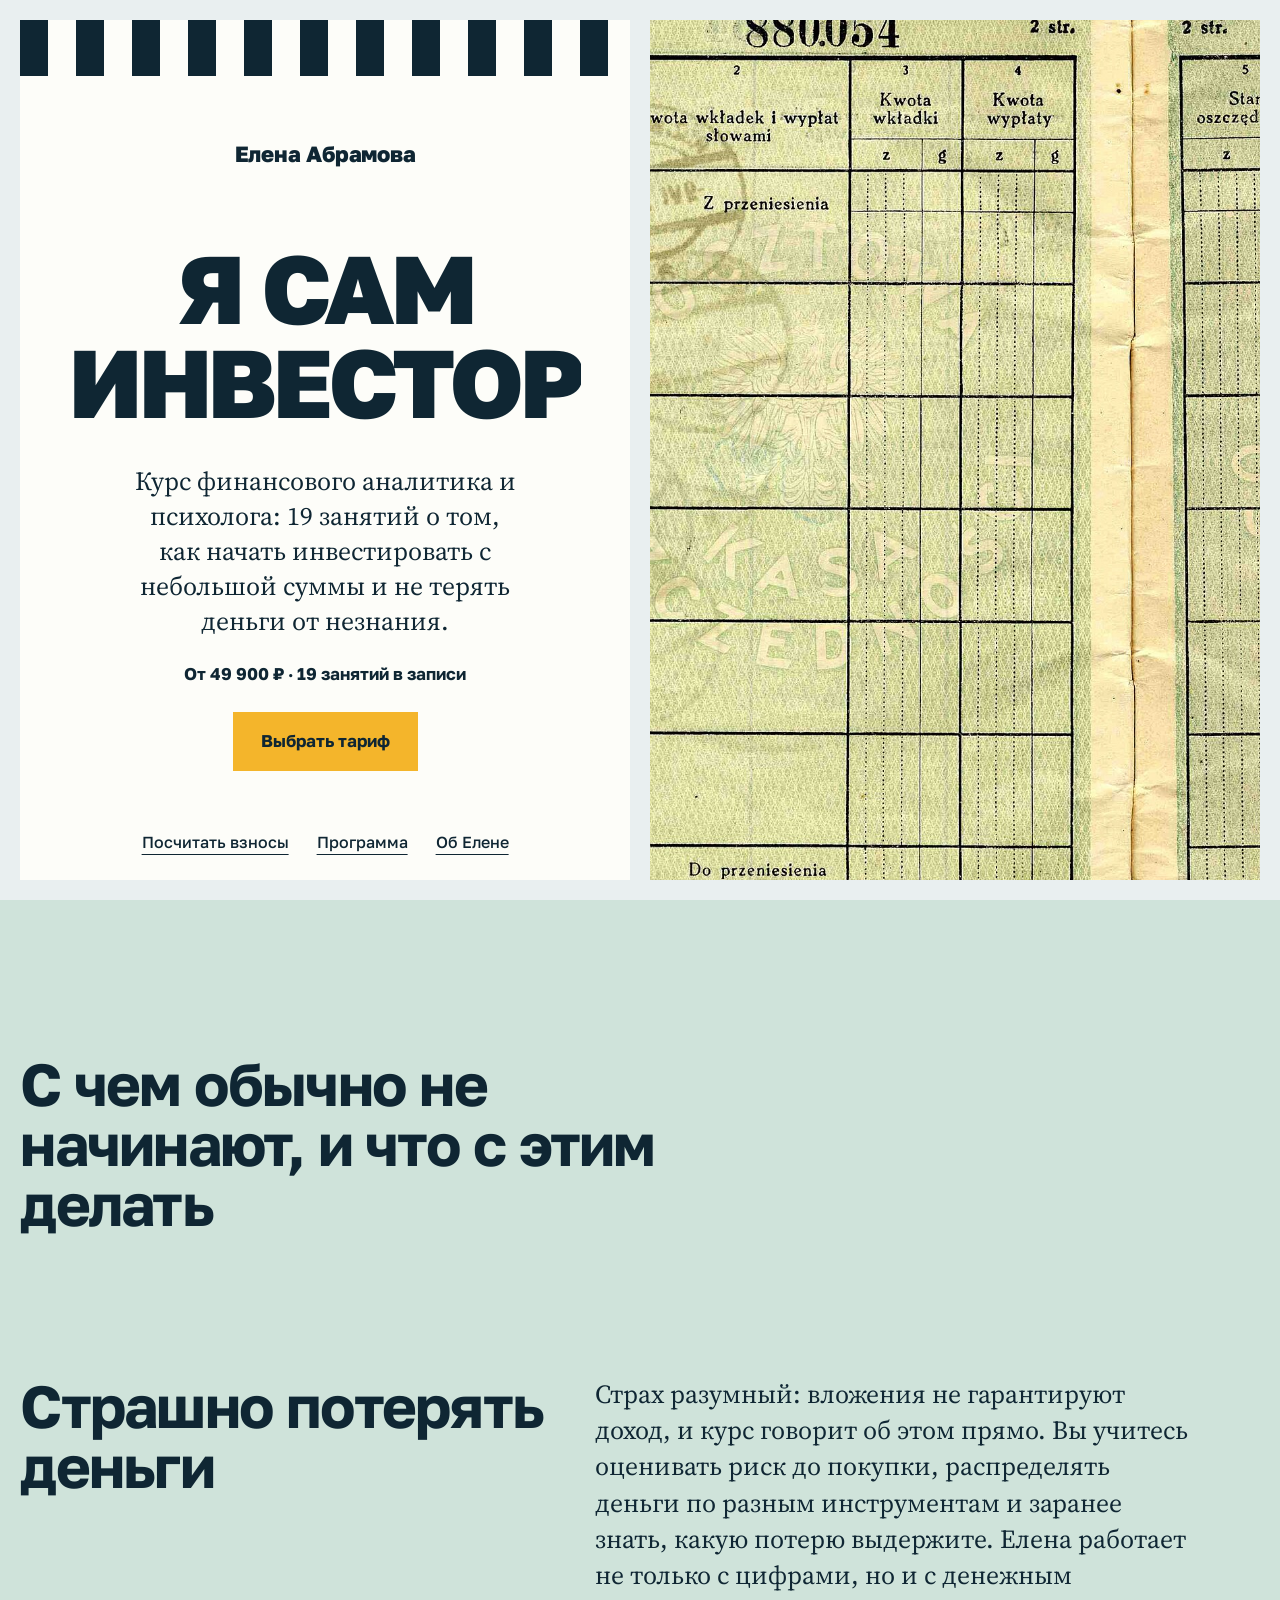
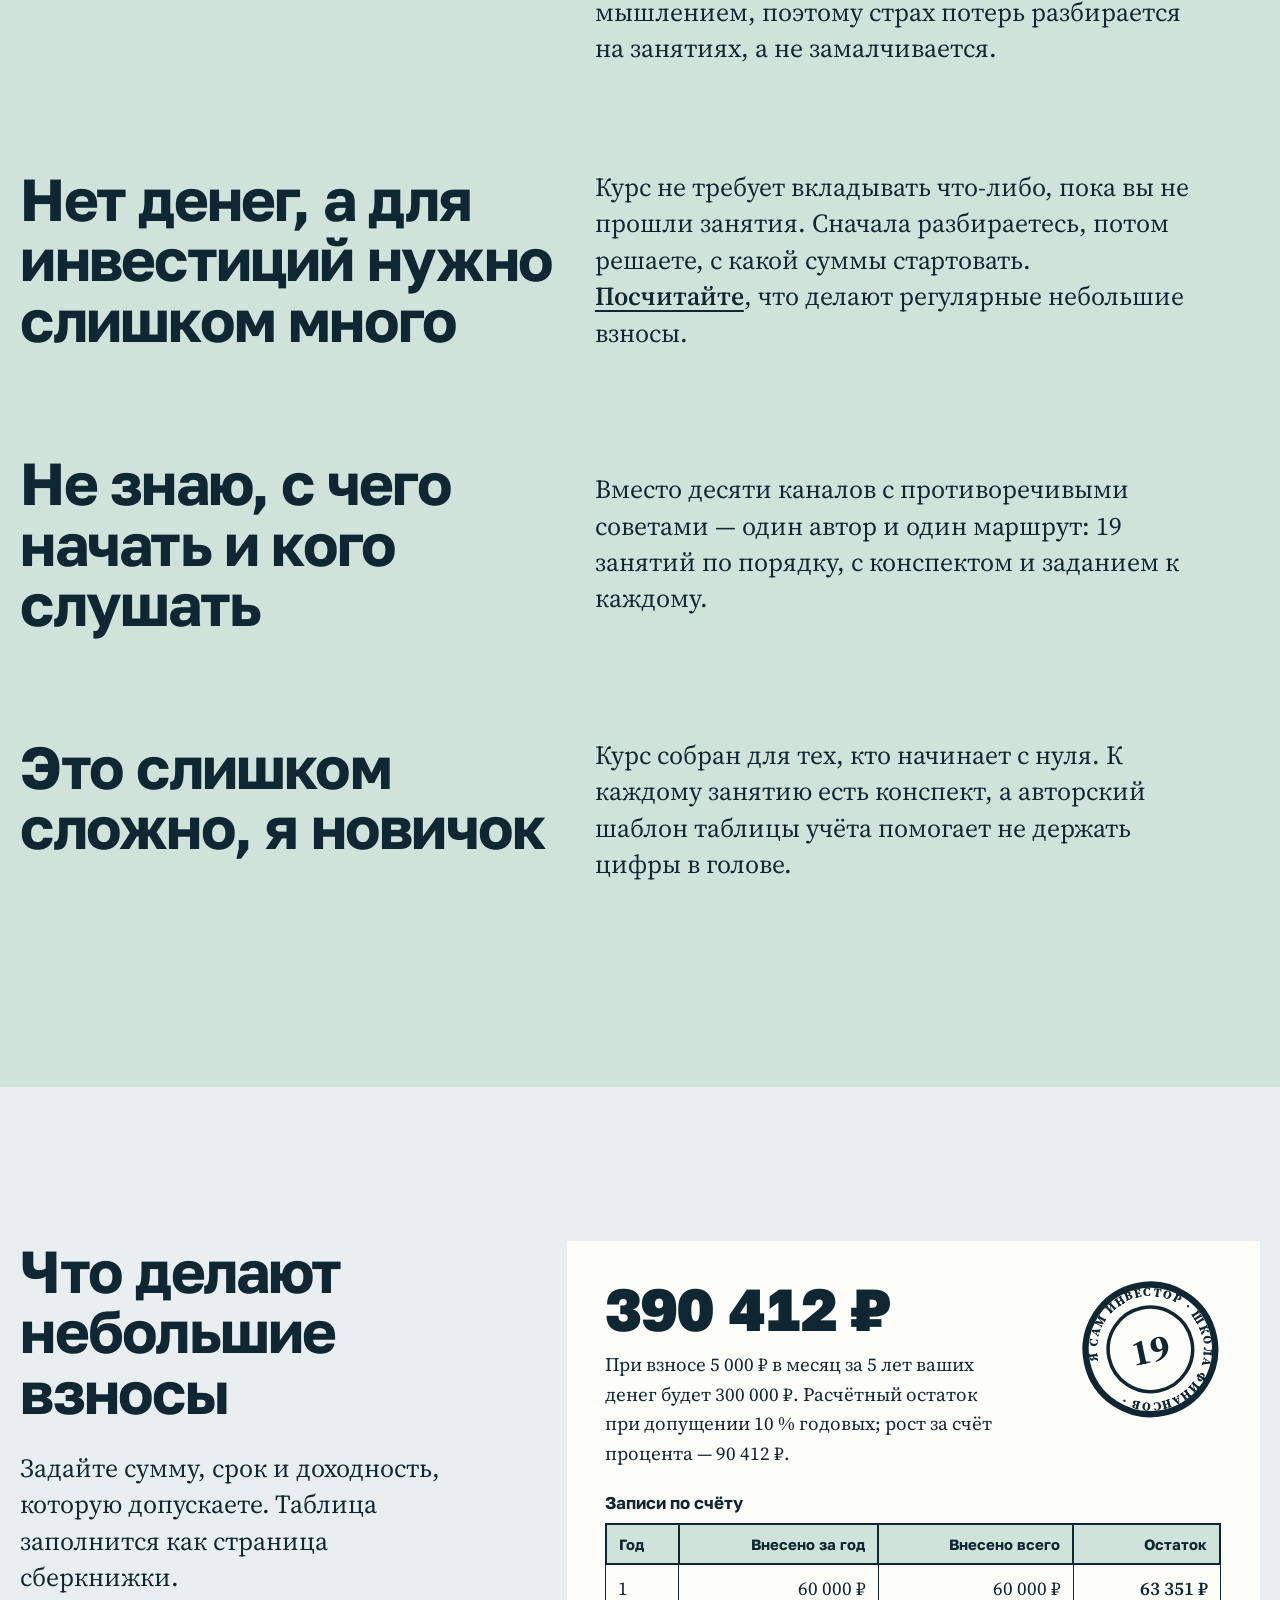
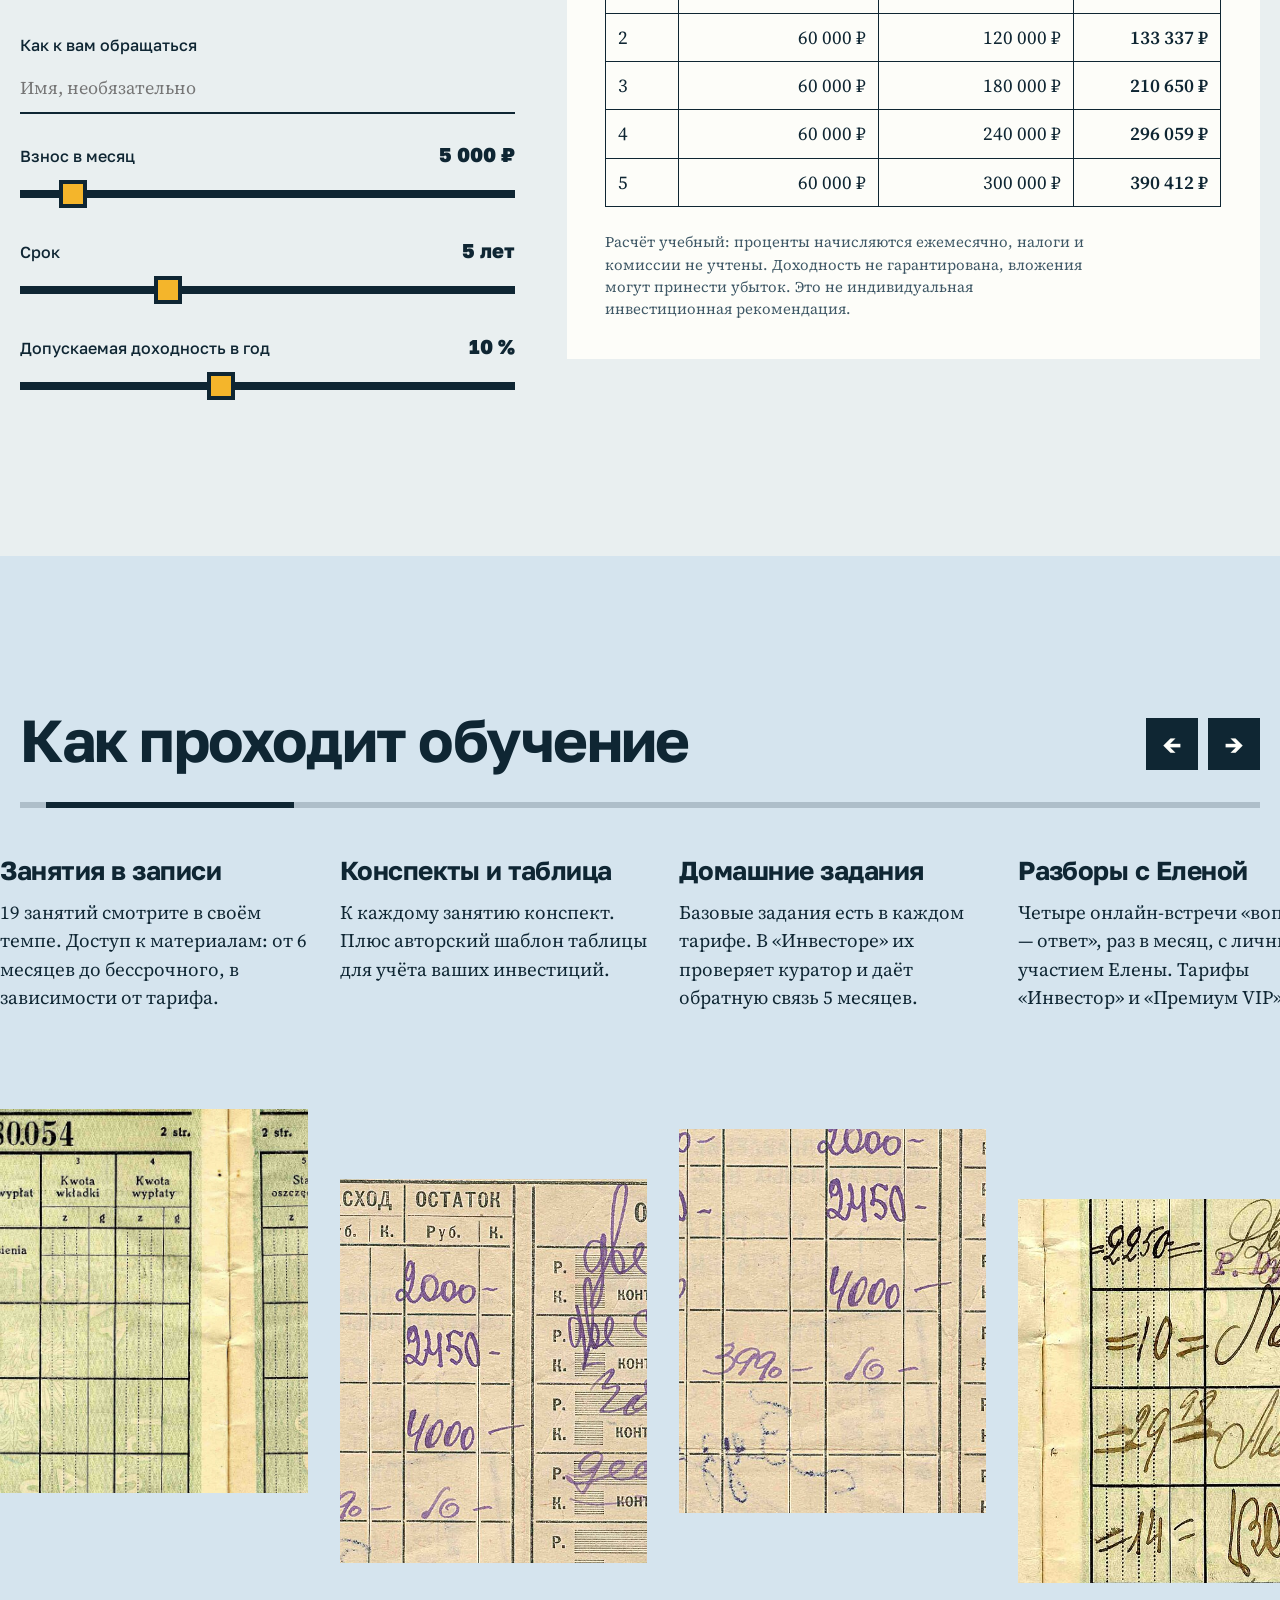
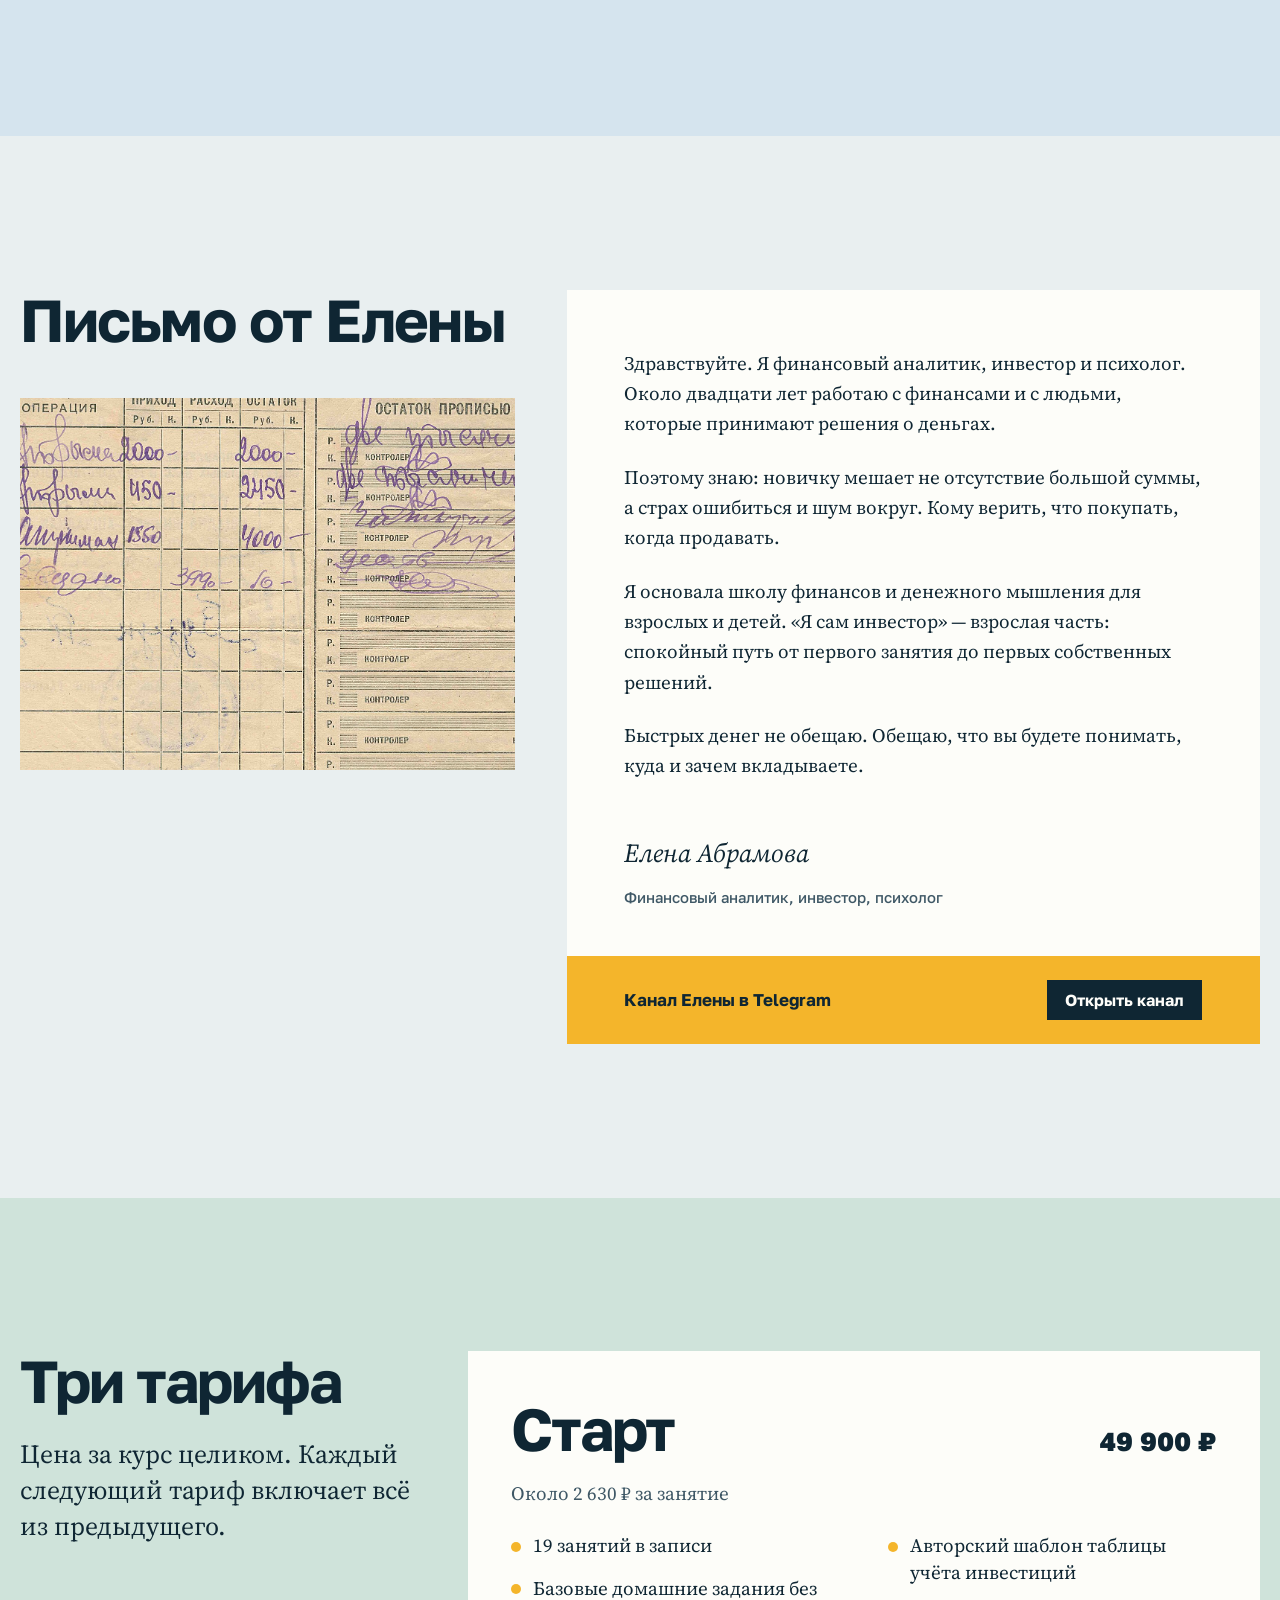
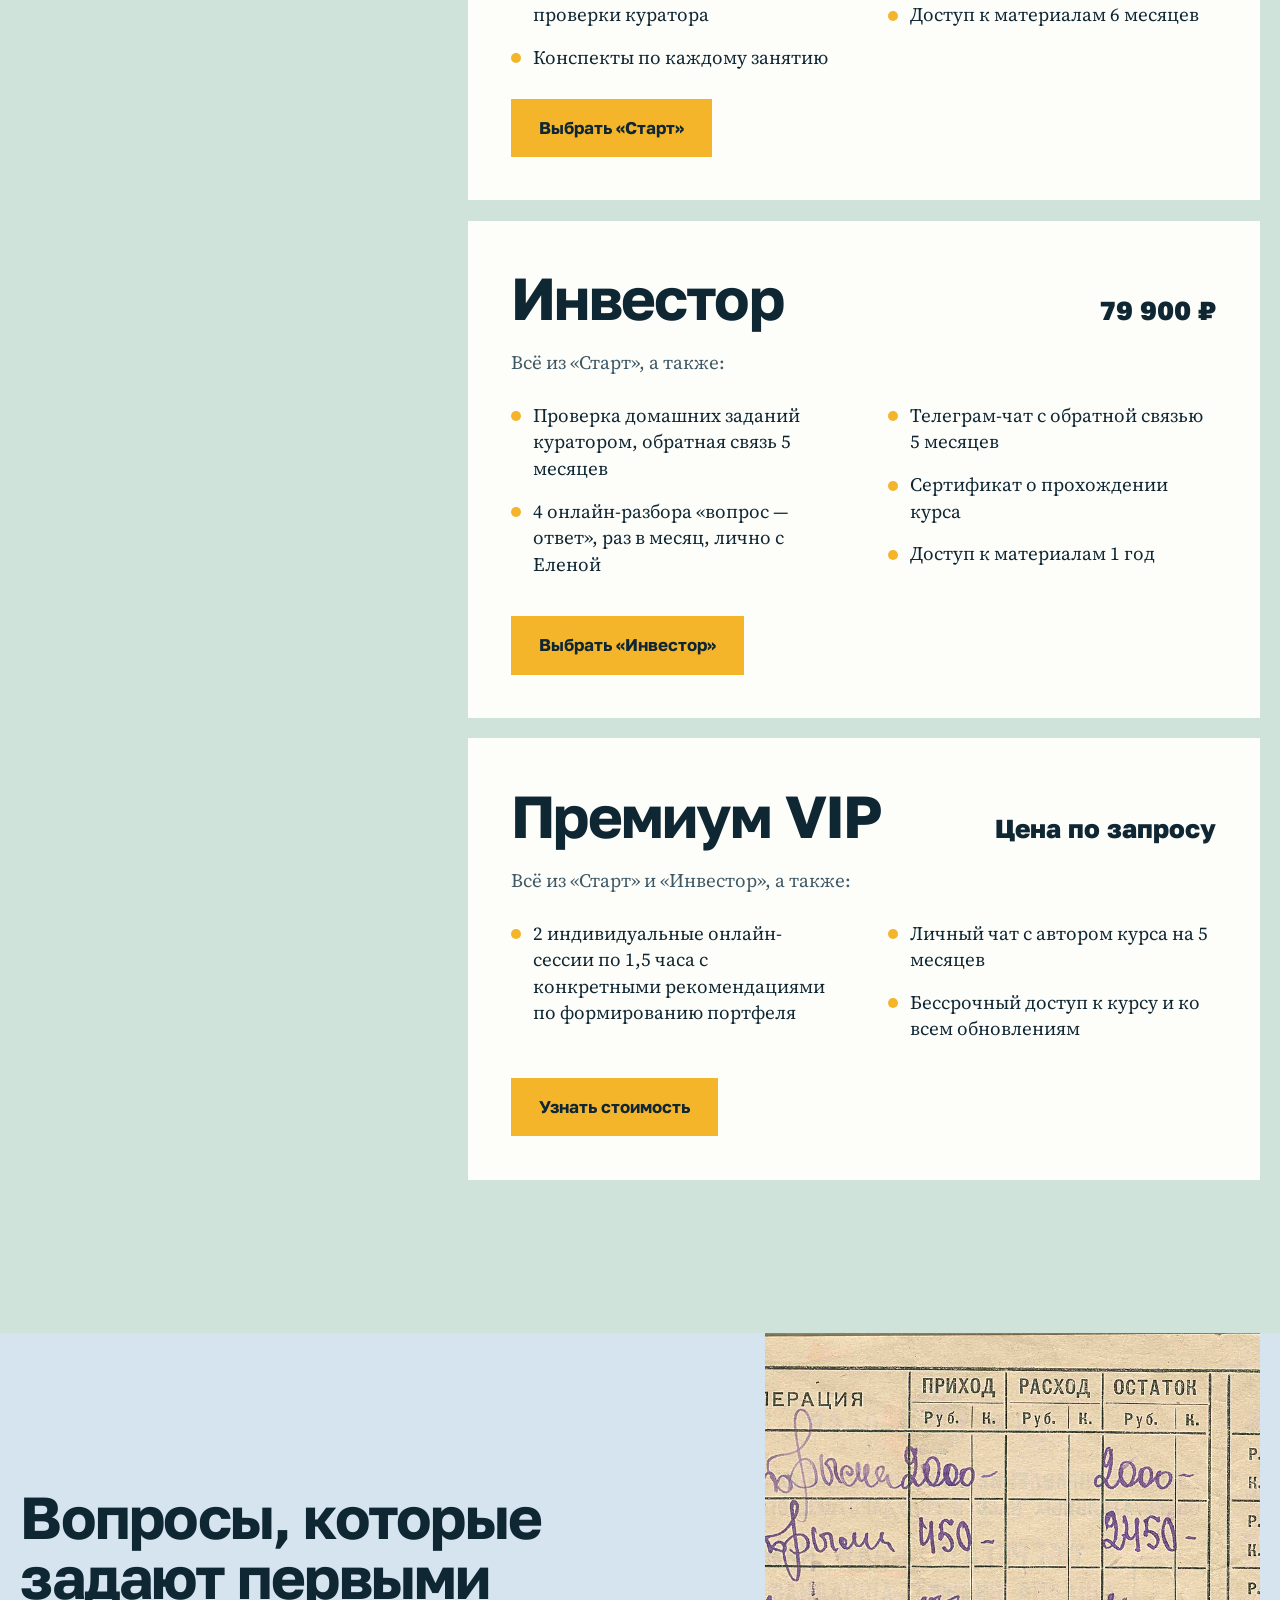
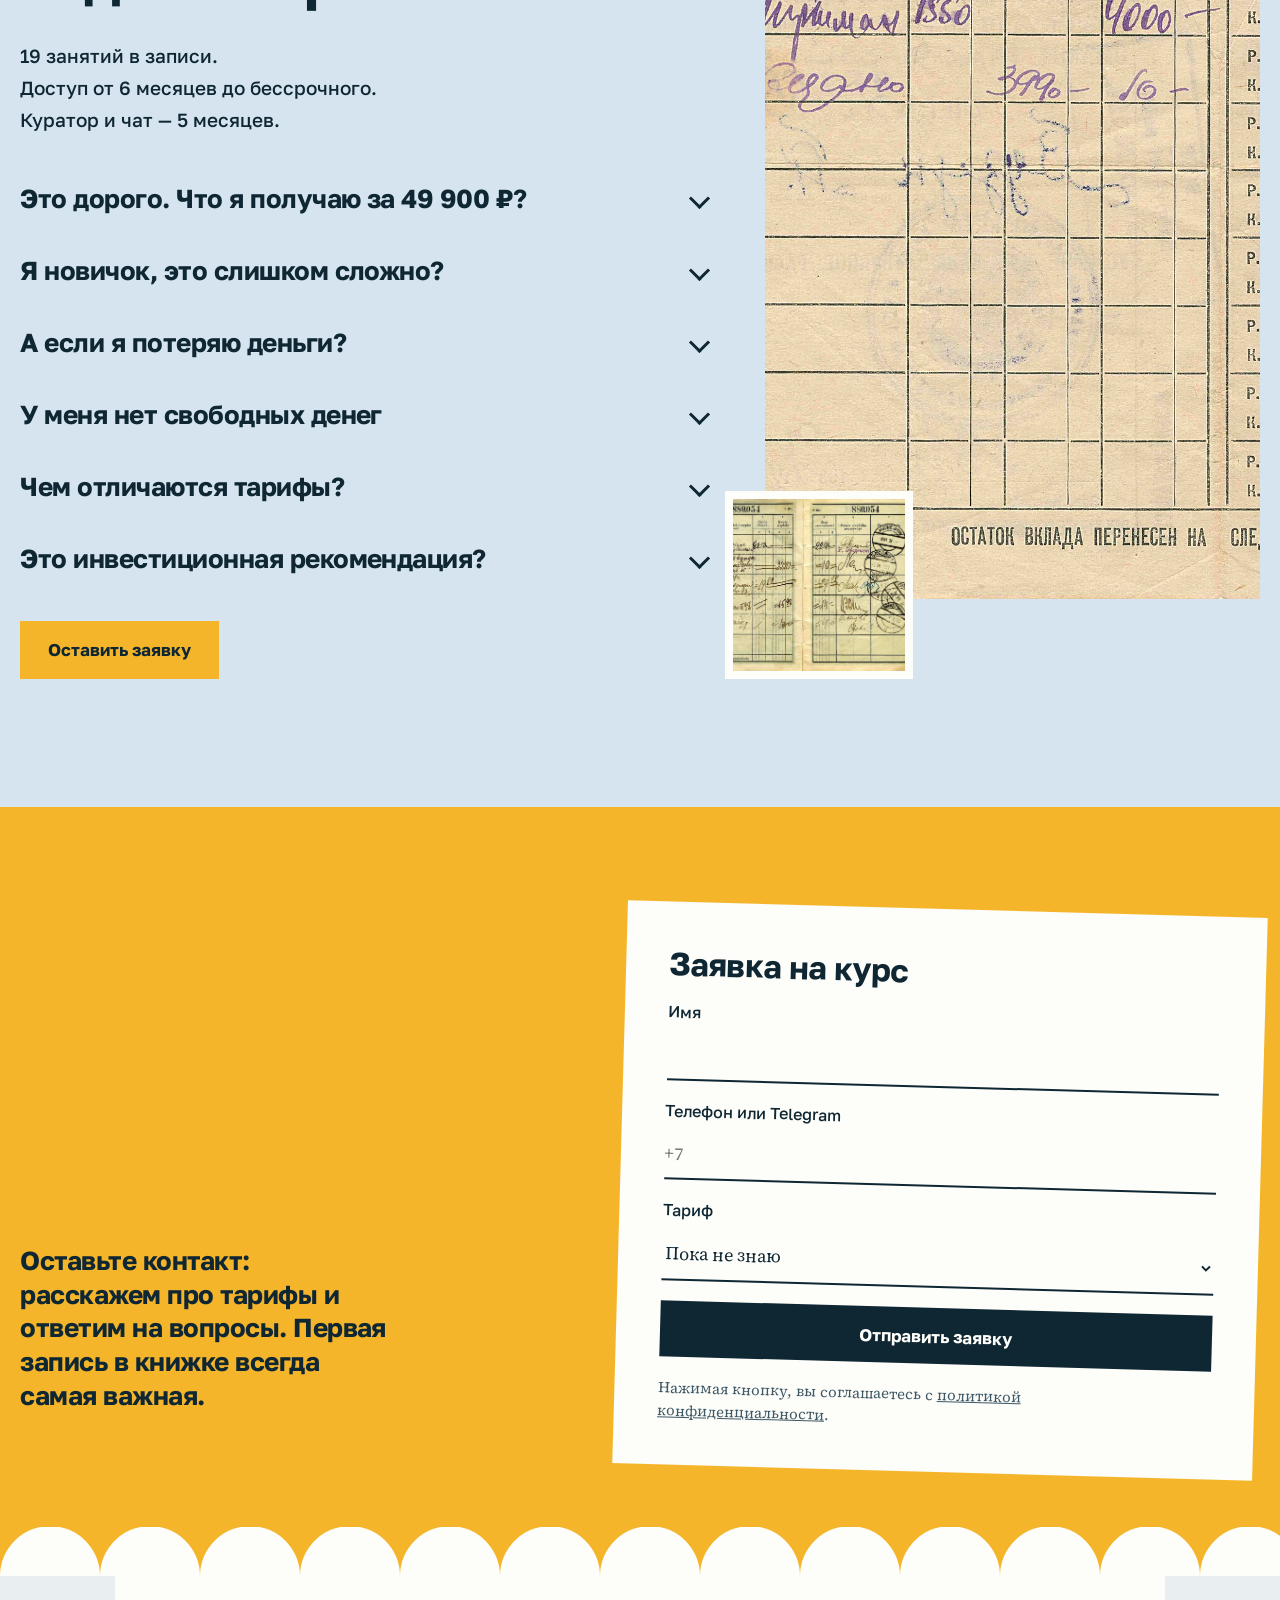
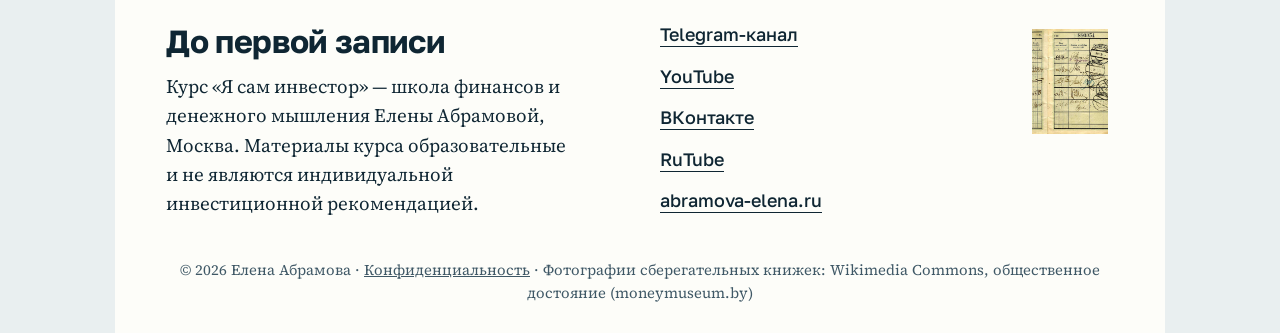
==== index.html @ b5c775e7 "init: landing for Abramova investor course" ====
<!doctype html>
<html lang="ru">
<head>
<meta charset="utf-8">
<meta name="viewport" content="width=device-width, initial-scale=1">
<title>Я сам инвестор — курс Елены Абрамовой</title>
<meta name="description" content="Курс финансового аналитика Елены Абрамовой: 19 занятий о том, как начать инвестировать с небольшой суммы и понимать риски. Тарифы от 49 900 ₽.">
<meta property="og:title" content="Я сам инвестор — курс Елены Абрамовой">
<meta property="og:description" content="19 занятий о том, как начать инвестировать с небольшой суммы и не терять деньги от незнания.">
<link rel="icon" href="data:image/svg+xml,%3Csvg xmlns='http://www.w3.org/2000/svg' viewBox='0 0 32 32'%3E%3Ccircle cx='16' cy='16' r='13' fill='%23f4b52b' stroke='%230f2633' stroke-width='4'/%3E%3C/svg%3E">
<link rel="preconnect" href="https://fonts.googleapis.com">
<link rel="preconnect" href="https://fonts.gstatic.com" crossorigin>
<link href="https://fonts.googleapis.com/css2?family=Golos+Text:wght@500;700;800&family=Source+Serif+4:ital,wght@0,400;0,600;1,400&display=swap" rel="stylesheet">
<link rel="stylesheet" href="styles.css">
</head>
<body>

<header class="bar" id="bar">
  <a class="bar__mark" href="#top">Елена Абрамова</a>
  <nav class="bar__nav" aria-label="Разделы">
    <a href="#calc">Расчёт</a><a href="#program">Программа</a><a href="#price">Тарифы</a><a href="#faq">Вопросы</a>
  </nav>
  <a class="btn btn--sm" href="#price">Выбрать тариф</a>
</header>

<main>
<section class="hero" id="top">
  <div class="hero__card">
    <div class="band" aria-hidden="true"><i></i><i></i><i></i><i></i><i></i><i></i><i></i><i></i><i></i><i></i><i></i><i></i><i></i><i></i><i></i><i></i><i></i><i></i><i></i><i></i><i></i><i></i><i></i><i></i><i></i><i></i><i></i><i></i><i></i><i></i><i></i><i></i><i></i><i></i></div>
    <div class="hero__body">
      <p class="mark">Елена Абрамова</p>
      <h1 class="hero__title" aria-label="Я сам инвестор"><span class="w"><span>Я</span></span> <span class="w"><span>сам</span></span> <span class="w"><span>инвестор</span></span></h1>
      <p class="hero__lead">Курс финансового аналитика и психолога: 19 занятий о том, как начать инвестировать с небольшой суммы и не терять деньги от незнания.</p>
      <p class="hero__facts">От 49 900 ₽ · 19 занятий в записи</p>
      <a class="btn" href="#price">Выбрать тариф</a>
    </div>
    <nav class="hero__links" aria-label="Быстрые ссылки"><a href="#calc">Посчитать взносы</a><a href="#program">Программа</a><a href="#about">Об Елене</a></nav>
  </div>
  <div class="hero__room">
    <img class="slide on" src="assets/book-empty.jpg" width="1920" height="1452" alt="Пустая страница сберегательной книжки 1930-х годов, готовая к первой записи" style="object-position:22% 40%">
    <img class="slide" src="assets/book-pko.jpg" width="1920" height="1452" alt="Сберегательная книжка с первыми записями вкладов и печатями" style="object-position:70% 40%">
    <img class="slide" src="assets/book-soviet.jpg" width="1920" height="1395" alt="Страница советской сберегательной книжки: приход, расход, остаток" style="object-position:18% 30%">
  </div>
</section>

<section class="fears field--mint" id="fears">
  <div class="wrap">
    <h2 class="h2" data-r>С чем обычно не начинают, и что с этим делать</h2>
    <div class="fear" data-r>
      <h3>Страшно потерять деньги</h3>
      <p>Страх разумный: вложения не гарантируют доход, и курс говорит об этом прямо. Вы учитесь оценивать риск до покупки, распределять деньги по разным инструментам и заранее знать, какую потерю выдержите. Елена работает не только с цифрами, но и с денежным мышлением, поэтому страх потерь разбирается на занятиях, а не замалчивается.</p>
    </div>
    <div class="fear" data-r>
      <h3>Нет денег, а для инвестиций нужно слишком много</h3>
      <p>Курс не требует вкладывать что-либо, пока вы не прошли занятия. Сначала разбираетесь, потом решаете, с какой суммы стартовать. <a href="#calc">Посчитайте</a>, что делают регулярные небольшие взносы.</p>
    </div>
    <div class="fear" data-r>
      <h3>Не знаю, с чего начать и кого слушать</h3>
      <p>Вместо десяти каналов с противоречивыми советами — один автор и один маршрут: 19 занятий по порядку, с конспектом и заданием к каждому.</p>
    </div>
    <div class="fear" data-r>
      <h3>Это слишком сложно, я новичок</h3>
      <p>Курс собран для тех, кто начинает с нуля. К каждому занятию есть конспект, а авторский шаблон таблицы учёта помогает не держать цифры в голове.</p>
    </div>
  </div>
</section>

<section class="calc" id="calc">
  <div class="wrap calc__grid">
    <div class="calc__intro">
      <h2 class="h2" data-r>Что делают небольшие взносы</h2>
      <p class="lead" data-r>Задайте сумму, срок и доходность, которую допускаете. Таблица заполнится как страница сберкнижки.</p>
      <form class="calc__form" id="calcForm" data-r onsubmit="return false">
        <label class="fld">Как к вам обращаться
          <input type="text" id="cName" maxlength="24" placeholder="Имя, необязательно" autocomplete="given-name">
        </label>
        <label class="rng"><span>Взнос в месяц</span> <output id="oM">5 000 ₽</output>
          <input type="range" id="cM" min="1000" max="50000" step="500" value="5000">
        </label>
        <label class="rng"><span>Срок</span> <output id="oY">5 лет</output>
          <input type="range" id="cY" min="1" max="15" step="1" value="5">
        </label>
        <label class="rng"><span>Допускаемая доходность в год</span> <output id="oR">10 %</output>
          <input type="range" id="cR" min="0" max="25" step="1" value="10">
        </label>
      </form>
    </div>
    <div class="book" data-r>
      <div class="book__top">
        <div>
          <p class="book__sum" id="sum">387 000 ₽</p>
          <p class="book__txt" id="sumTxt">При взносе 5 000 ₽ в месяц за 5 лет ваших денег будет 300 000 ₽.</p>
        </div>
        <svg class="stamp" id="stamp" viewBox="0 0 200 200" role="img" aria-label="Печать: Я сам инвестор">
          <circle cx="100" cy="100" r="92" fill="none" stroke="currentColor" stroke-width="9"/>
          <circle cx="100" cy="100" r="60" fill="none" stroke="currentColor" stroke-width="5"/>
          <path id="sp" d="M100,100 m-76,0 a76,76 0 1,1 152,0 a76,76 0 1,1 -152,0" fill="none"/>
          <text font-size="17" font-weight="800" fill="currentColor" letter-spacing="2"><textPath href="#sp">Я САМ ИНВЕСТОР · ШКОЛА ФИНАНСОВ ·</textPath></text>
          <text x="100" y="118" text-anchor="middle" font-size="52" font-weight="800" fill="currentColor">19</text>
        </svg>
      </div>
      <table class="ledger">
        <caption id="cap">Записи по счёту</caption>
        <thead><tr><th>Год</th><th>Внесено за год</th><th>Внесено всего</th><th>Остаток</th></tr></thead>
        <tbody id="rows"></tbody>
      </table>
      <p class="note">Расчёт учебный: проценты начисляются ежемесячно, налоги и комиссии не учтены. Доходность не гарантирована, вложения могут принести убыток. Это не индивидуальная инвестиционная рекомендация.</p>
      <noscript><p class="note">Пример: 5 000 ₽ в месяц за 5 лет — это 300 000 ₽ ваших взносов.</p></noscript>
    </div>
  </div>
</section>

<section class="program field--sky" id="program">
  <div class="program__head">
    <h2 class="h2" data-r>Как проходит обучение</h2>
    <div class="program__btns"><button class="sq" id="prev" aria-label="Назад" type="button">←</button><button class="sq" id="next" aria-label="Вперёд" type="button">→</button></div>
  </div>
  <div class="prog" aria-hidden="true"><span id="progBar"></span></div>
  <ul class="track" id="track">
    <li style="--gap:40px"><h3>Занятия в записи</h3><p>19 занятий смотрите в своём темпе. Доступ к материалам: от 6 месяцев до бессрочного, в зависимости от тарифа.</p><div class="ph"><img src="assets/book-empty.jpg" alt="Начало записей в сберегательной книжке" loading="lazy" style="--z:1.7;--ox:18%;--oy:8%"></div></li>
    <li style="--gap:110px"><h3>Конспекты и таблица</h3><p>К каждому занятию конспект. Плюс авторский шаблон таблицы для учёта ваших инвестиций.</p><div class="ph"><img src="assets/book-soviet.jpg" alt="Заголовки граф: приход, расход, остаток" loading="lazy" style="--z:2.3;--ox:42%;--oy:7%"></div></li>
    <li style="--gap:60px"><h3>Домашние задания</h3><p>Базовые задания есть в каждом тарифе. В «Инвесторе» их проверяет куратор и даёт обратную связь 5 месяцев.</p><div class="ph"><img src="assets/book-soviet.jpg" alt="Рукописные записи вкладов" loading="lazy" style="--z:2.4;--ox:22%;--oy:26%"></div></li>
    <li style="--gap:130px"><h3>Разборы с Еленой</h3><p>Четыре онлайн-встречи «вопрос — ответ», раз в месяц, с личным участием Елены. Тарифы «Инвестор» и «Премиум VIP».</p><div class="ph"><img src="assets/book-pko.jpg" alt="Почтовые печати на странице книжки" loading="lazy" style="--z:2.2;--ox:86%;--oy:40%"></div></li>
    <li style="--gap:80px"><h3>Чат с обратной связью</h3><p>Телеграм-чат на 5 месяцев. В «Премиум VIP» — личный чат с автором курса для оперативной поддержки.</p><div class="ph"><img src="assets/book-soviet.jpg" alt="Подписи и остаток прописью" loading="lazy" style="--z:2;--ox:82%;--oy:20%"></div></li>
    <li style="--gap:50px"><h3>Сертификат и личные сессии</h3><p>Сертификат о прохождении курса. В «Премиум VIP» ещё две индивидуальные сессии по 1,5 часа о формировании портфеля.</p><div class="ph"><img src="assets/book-pko.jpg" alt="Первая запись вклада в книжке" loading="lazy" style="--z:2;--ox:14%;--oy:30%"></div></li>
  </ul>
</section>

<section class="about" id="about">
  <div class="wrap about__grid">
    <div class="about__side">
      <h2 class="h2" data-r>Письмо от Елены</h2>
      <div class="about__pic" data-r><img src="assets/book-soviet.jpg" alt="Советская сберегательная книжка с записями вкладов" loading="lazy"></div>
    </div>
    <div class="sheet" data-r>
      <p>Здравствуйте. Я финансовый аналитик, инвестор и психолог. Около двадцати лет работаю с финансами и с людьми, которые принимают решения о деньгах.</p>
      <p>Поэтому знаю: новичку мешает не отсутствие большой суммы, а страх ошибиться и шум вокруг. Кому верить, что покупать, когда продавать.</p>
      <p>Я основала школу финансов и денежного мышления для взрослых и детей. «Я сам инвестор» — взрослая часть: спокойный путь от первого занятия до первых собственных решений.</p>
      <p>Быстрых денег не обещаю. Обещаю, что вы будете понимать, куда и зачем вкладываете.</p>
      <p class="sign"><em>Елена Абрамова</em><span>Финансовый аналитик, инвестор, психолог</span></p>
      <div class="tear"><span>Канал Елены в Telegram</span><a class="btn btn--sm" href="https://t.me/finance4us" target="_blank" rel="noopener">Открыть канал</a></div>
    </div>
  </div>
</section>

<section class="price field--mint" id="price">
  <div class="wrap price__grid">
    <div class="price__head">
      <h2 class="h2" data-r>Три тарифа</h2>
      <p class="lead" data-r>Цена за курс целиком. Каждый следующий тариф включает всё из предыдущего.</p>
    </div>
    <div class="menu">
      <article class="tier" data-r>
        <div class="tier__top"><h3>Старт</h3><p class="tier__price">49 900 ₽</p></div>
        <p class="tier__sub">Около 2 630 ₽ за занятие</p>
        <ul>
          <li>19 занятий в записи</li>
          <li>Базовые домашние задания без проверки куратора</li>
          <li>Конспекты по каждому занятию</li>
          <li>Авторский шаблон таблицы учёта инвестиций</li>
          <li>Доступ к материалам 6 месяцев</li>
        </ul>
        <a class="btn" href="#contact" data-tier="Старт">Выбрать «Старт»</a>
      </article>
      <article class="tier" data-r>
        <div class="tier__top"><h3>Инвестор</h3><p class="tier__price">79 900 ₽</p></div>
        <p class="tier__sub">Всё из «Старт», а также:</p>
        <ul>
          <li>Проверка домашних заданий куратором, обратная связь 5 месяцев</li>
          <li>4 онлайн-разбора «вопрос — ответ», раз в месяц, лично с Еленой</li>
          <li>Телеграм-чат с обратной связью 5 месяцев</li>
          <li>Сертификат о прохождении курса</li>
          <li>Доступ к материалам 1 год</li>
        </ul>
        <a class="btn" href="#contact" data-tier="Инвестор">Выбрать «Инвестор»</a>
      </article>
      <article class="tier" data-r>
        <div class="tier__top"><h3>Премиум VIP</h3><p class="tier__price">Цена по запросу</p></div>
        <p class="tier__sub">Всё из «Старт» и «Инвестор», а также:</p>
        <ul>
          <li>2 индивидуальные онлайн-сессии по 1,5 часа с конкретными рекомендациями по формированию портфеля</li>
          <li>Личный чат с автором курса на 5 месяцев</li>
          <li>Бессрочный доступ к курсу и ко всем обновлениям</li>
        </ul>
        <a class="btn" href="#contact" data-tier="Премиум VIP">Узнать стоимость</a>
      </article>
    </div>
  </div>
</section>

<section class="faq field--sky" id="faq">
  <div class="wrap faq__grid">
    <div class="faq__main">
      <h2 class="h2" data-r>Вопросы, которые задают первыми</h2>
      <p class="facts" data-r>19 занятий в записи.<br>Доступ от 6 месяцев до бессрочного.<br>Куратор и чат — 5 месяцев.</p>
      <div class="qa" data-r>
        <details><summary>Это дорого. Что я получаю за 49 900 ₽?</summary><p>В «Старте» 19 занятий, конспекты и шаблон таблицы учёта: около 2 630 ₽ за занятие. Если нужны проверка заданий и живые разборы с Еленой, есть «Инвестор». Курс — это обучение, доходность он не обещает.</p></details>
        <details><summary>Я новичок, это слишком сложно?</summary><p>Курс начинается с основ. К каждому занятию есть конспект и задание, а в «Инвесторе» куратор проверяет работы и подсказывает, что поправить.</p></details>
        <details><summary>А если я потеряю деньги?</summary><p>Потерять можно: инвестиции не гарантируют доход. Курс учит оценивать риск, делить деньги между инструментами и не вкладывать сумму, потеря которой вам не по силам. Решения принимаете вы.</p></details>
        <details><summary>У меня нет свободных денег</summary><p>Для обучения вкладываться не нужно. Пройдите занятия, заполните таблицу учёта и решите, с какой суммы стартовать. Калькулятор выше показывает, как работают регулярные небольшие взносы.</p></details>
        <details><summary>Чем отличаются тарифы?</summary><p>«Старт» — самостоятельно по записям. «Инвестор» — с проверкой заданий, чатом и четырьмя разборами. «Премиум VIP» — ещё две личные сессии о портфеле и личный чат с автором.</p></details>
        <details><summary>Это инвестиционная рекомендация?</summary><p>Нет. Курс образовательный, общие материалы не заменяют индивидуальную консультацию. Рекомендации по структуре портфеля обсуждаются на сессиях тарифа «Премиум VIP», решение остаётся за вами.</p></details>
      </div>
      <a class="btn" href="#contact" data-r>Оставить заявку</a>
    </div>
    <div class="faq__pics">
      <div class="faq__tall" data-r><img src="assets/book-soviet.jpg" alt="Советская сберегательная книжка крупным планом" loading="lazy" style="object-position:20% 30%"></div>
      <div class="faq__sq"><img src="assets/book-pko.jpg" alt="Польская сберегательная книжка с печатями" loading="lazy" style="object-position:80% 40%"></div>
    </div>
  </div>
</section>

<section class="cta" id="contact">
  <div class="cta__grid">
    <p class="cta__text" data-r>Оставьте контакт: расскажем про тарифы и ответим на вопросы. Первая запись в книжке всегда самая важная.</p>
    <div class="card">
      <h2 class="h3">Заявка на курс</h2>
      <form id="leadForm" novalidate>
        <input type="text" name="_gotcha" style="display:none" tabindex="-1" autocomplete="off">
        <label class="fld">Имя<input type="text" name="name" required autocomplete="given-name"></label>
        <label class="fld">Телефон или Telegram<input type="tel" name="phone" required autocomplete="tel" placeholder="+7"></label>
        <label class="fld">Тариф
          <select name="tier" id="tierSel"><option>Пока не знаю</option><option>Старт</option><option>Инвестор</option><option>Премиум VIP</option></select>
        </label>
        <button class="bar-btn" type="submit">Отправить заявку</button>
        <p class="note">Нажимая кнопку, вы соглашаетесь с <a href="privacy.html">политикой конфиденциальности</a>.</p>
      </form>
    </div>
  </div>
</section>
</main>

<footer class="foot">
  <svg class="scallop" aria-hidden="true" width="100%" height="50"><defs><pattern id="sc" width="100" height="50" patternUnits="userSpaceOnUse"><circle cx="50" cy="50" r="50" fill="#fdfdf9"/></pattern></defs><rect width="100%" height="50" fill="url(#sc)"/></svg>
  <div class="foot__panel">
    <div class="foot__msg">
      <p class="h3">До первой записи</p>
      <p>Курс «Я сам инвестор» — школа финансов и денежного мышления Елены Абрамовой, Москва. Материалы курса образовательные и не являются индивидуальной инвестиционной рекомендацией.</p>
    </div>
    <div class="foot__addr">
      <img class="foot__stamp" src="assets/book-pko.jpg" width="88" height="117" alt="Печать на странице сберегательной книжки" loading="lazy">
      <a href="https://t.me/finance4us" target="_blank" rel="noopener">Telegram-канал</a>
      <a href="https://youtube.com/@Elena.Abramova" target="_blank" rel="noopener">YouTube</a>
      <a href="https://vk.com/id315182667" target="_blank" rel="noopener">ВКонтакте</a>
      <a href="https://rutube.ru/channel/36082141/" target="_blank" rel="noopener">RuTube</a>
      <a href="https://abramova-elena.ru/investor" target="_blank" rel="noopener">abramova-elena.ru</a>
    </div>
    <p class="foot__imprint">© 2026 Елена Абрамова · <a href="privacy.html">Конфиденциальность</a> · Фотографии сберегательных книжек: Wikimedia Commons, общественное достояние (moneymuseum.by)</p>
  </div>
</footer>
<script src="script.js"></script>
</body>
</html>
---- styles.css ----
:root{
  --ground:#e9eff0; --paper:#fdfdf9; --ink:#0f2633; --soft:#3f5866;
  --accent:#f4b52b; --mint:#cfe3da; --sky:#d5e4ee;
  --m:clamp(14px,1.6vw,24px);
  --f-head:'Golos Text',system-ui,sans-serif;
  --f-text:'Source Serif 4',Georgia,serif;
  --s-small:clamp(.875rem,.85rem + .1vw,.95rem);
  --s-body:clamp(1.0625rem,1rem + .25vw,1.1875rem);
  --s-lead:clamp(1.25rem,1.1rem + .7vw,1.625rem);
  --s-head:clamp(2rem,1.3rem + 3vw,3.75rem);
  --s-display:clamp(3rem,2rem + 5vw,6.5rem);
  --ease:cubic-bezier(.2,.7,.2,1);
}
*{box-sizing:border-box;margin:0}
html{scroll-behavior:smooth;scroll-padding-top:72px}
body{background:var(--ground);color:var(--ink);font:400 var(--s-body)/1.55 var(--f-text);-webkit-font-smoothing:antialiased;overflow-x:hidden}
img{display:block;max-width:100%}
a{color:inherit}
:focus-visible{outline:3px solid var(--ink);outline-offset:3px}
::selection{background:var(--accent);color:var(--ink)}
h1,h2,h3,.h2,.h3,.btn,.bar,.mark,.tier__price,.book__sum{font-family:var(--f-head)}
.wrap{padding:0 var(--m);max-width:1600px;margin:0 auto}
section{position:relative}
.h2{font-size:var(--s-head);font-weight:700;line-height:1.02;letter-spacing:-.03em;max-width:16ch}
.h3,h3{font-size:var(--s-lead);font-weight:700;line-height:1.15;letter-spacing:-.02em}
.lead{font-size:var(--s-lead);line-height:1.4;max-width:34ch}
.note{font-size:var(--s-small);color:var(--soft);max-width:62ch;line-height:1.5}

.btn,.bar-btn{display:inline-block;background:var(--accent);color:var(--ink);font-weight:700;font-size:1.0625rem;text-decoration:none;padding:16px 28px;border:0;cursor:pointer;transition:transform .25s var(--ease),background .25s;text-align:center}
.btn:hover,.bar-btn:hover{transform:translateY(-3px);background:#ffc94a}
.btn:active,.bar-btn:active{transform:translateY(0) scale(.98)}
.btn--sm{padding:10px 18px;font-size:1rem}
.bar-btn{width:100%;background:var(--ink);color:var(--paper);height:56px;font:700 1.0625rem var(--f-head)}
.bar-btn:hover{background:#1c4157}

/* sticky bar */
.bar{position:fixed;inset:0 0 auto 0;z-index:20;display:flex;align-items:center;gap:24px;padding:10px var(--m);background:var(--paper);transform:translateY(-110%);transition:transform .45s var(--ease)}
.bar.show{transform:none}
.bar__mark{font-weight:800;font-size:1.125rem;text-decoration:none;white-space:nowrap;margin-right:auto;flex-shrink:0}
.bar__nav{display:flex;gap:28px;min-width:0}
.bar__nav a{text-decoration:none;font:500 1rem var(--f-head);white-space:nowrap}
.bar__nav a:hover{text-decoration:underline;text-underline-offset:6px}

/* hero */
.hero{display:grid;grid-template-columns:1fr 1fr;gap:var(--m);padding:var(--m);min-height:100svh}
.hero__card{background:var(--paper);display:flex;flex-direction:column;overflow:hidden}
.band{display:flex;height:56px;overflow:hidden;flex-shrink:0}
.band i{flex:0 0 28px;background:var(--ink);transform-origin:top;transform:scaleY(1)}
.band i:nth-child(even){background:transparent}
.js .band i{transform:scaleY(0)}
.js.ready .band i{transform:scaleY(1);transition:transform .6s var(--ease);transition-delay:calc(var(--i)*28ms)}
.hero__body{flex:1;display:flex;flex-direction:column;align-items:center;justify-content:center;text-align:center;padding:48px clamp(20px,4vw,64px);gap:0}
.mark{font-size:1.375rem;font-weight:800;letter-spacing:-.01em;margin-bottom:72px}
.hero__title{font-size:var(--s-display);font-weight:800;line-height:.92;letter-spacing:-.04em;text-transform:uppercase;max-width:9ch;display:flex;flex-wrap:wrap;justify-content:center;gap:0 .22em}
.hero__title .w{display:inline-block;overflow:hidden;padding-bottom:.06em}
.hero__title .w>span{display:inline-block}
.js .hero__title .w>span{transform:translateY(110%)}
.js.ready .hero__title .w>span{transform:none;transition:transform .9s var(--ease);transition-delay:calc(.3s + var(--i)*.1s)}
.hero__lead{font-size:var(--s-lead);line-height:1.35;max-width:30ch;margin-top:32px}
.hero__facts{font:700 1.0625rem var(--f-head);margin:24px 0 28px}
.hero__links{display:flex;justify-content:center;flex-wrap:wrap;gap:8px 28px;padding:0 20px 28px}
.hero__links a{font:500 1rem var(--f-head);text-underline-offset:6px}
.js .hero__lead,.js .hero__facts,.js .hero .btn,.js .mark,.js .hero__links{opacity:0;transform:translateY(18px)}
.js.ready .hero__lead,.js.ready .hero__facts,.js.ready .hero .btn,.js.ready .mark,.js.ready .hero__links{opacity:1;transform:none;transition:opacity .8s var(--ease),transform .8s var(--ease),background .25s}
.js.ready .mark{transition-delay:.1s}.js.ready .hero__lead{transition-delay:.7s}.js.ready .hero__facts{transition-delay:.8s}.js.ready .hero .btn{transition-delay:.9s}.js.ready .hero__links{transition-delay:1s}
.hero__room{position:sticky;top:var(--m);height:calc(100svh - 2*var(--m));overflow:hidden;background:var(--mint)}
.slide{position:absolute;inset:0;width:100%;height:100%;object-fit:cover;opacity:0;transform:scale(1.05);transition:opacity 1.6s ease,transform 7s linear}
.slide.on{opacity:1;transform:scale(1.14)}

/* fears */
.field--mint{background:var(--mint)}
.field--sky{background:var(--sky)}
.fears{padding:clamp(96px,12vw,200px) 0}
.fears .h2{margin-bottom:clamp(56px,7vw,110px);max-width:20ch}
.fear{display:grid;grid-template-columns:5fr 6fr;gap:var(--m);padding:clamp(28px,4vw,56px) 0}
.fear h3{font-size:var(--s-head);line-height:1.02;letter-spacing:-.03em;max-width:14ch}
.fear p{font-size:var(--s-lead);line-height:1.4;max-width:46ch;align-self:center}
.fear a{text-underline-offset:5px;font-weight:600}

/* calc */
.calc{padding:clamp(96px,12vw,200px) 0}
.calc__grid{display:grid;grid-template-columns:5fr 7fr;gap:clamp(24px,4vw,72px);align-items:start}
.calc__intro .lead{margin:28px 0 40px}
.calc__form{display:grid;gap:28px}
.fld{display:grid;gap:8px;font:500 1rem var(--f-head)}
.fld input,.fld select{font:400 1.125rem var(--f-text);padding:12px 0;border:0;border-bottom:2px solid var(--ink);background:transparent;color:var(--ink);border-radius:0;width:100%}
.fld input:focus,.fld select:focus{outline:none;border-bottom-color:var(--accent);border-bottom-width:4px}
.rng{display:grid;grid-template-columns:1fr auto;gap:12px;font:500 1rem var(--f-head);align-items:baseline}
.rng output{font-weight:800;font-size:1.25rem}
.rng input{grid-column:1/-1}
input[type=range]{-webkit-appearance:none;appearance:none;width:100%;height:32px;background:transparent;cursor:pointer}
input[type=range]::-webkit-slider-runnable-track{height:8px;background:var(--ink)}
input[type=range]::-moz-range-track{height:8px;background:var(--ink)}
input[type=range]::-webkit-slider-thumb{-webkit-appearance:none;width:28px;height:28px;margin-top:-10px;background:var(--accent);border:4px solid var(--ink);border-radius:0;transition:transform .2s}
input[type=range]::-moz-range-thumb{width:20px;height:20px;background:var(--accent);border:4px solid var(--ink);border-radius:0}
input[type=range]:active::-webkit-slider-thumb{transform:scale(1.2)}
.book{background:var(--paper);padding:clamp(20px,3vw,44px);display:grid;gap:24px}
.book__top{display:flex;justify-content:space-between;gap:20px;align-items:flex-start}
.book__sum{font-size:var(--s-head);font-weight:800;letter-spacing:-.03em;line-height:1;font-variant-numeric:tabular-nums}
.book__txt{margin-top:12px;max-width:40ch;font-size:var(--s-body)}
.stamp{width:clamp(96px,11vw,150px);flex-shrink:0;color:var(--ink);transform:rotate(-12deg)}
.stamp.hit{animation:hit .7s var(--ease)}
@keyframes hit{0%{transform:rotate(-12deg) scale(1.5);opacity:.2}60%{transform:rotate(-8deg) scale(.94);opacity:1}100%{transform:rotate(-12deg) scale(1)}}
.ledger{width:100%;border-collapse:collapse;font-variant-numeric:tabular-nums;font-size:var(--s-body)}
.ledger caption{text-align:left;font:700 1.0625rem var(--f-head);padding-bottom:10px}
.ledger th{font:700 var(--s-small) var(--f-head);text-align:right;padding:10px 12px;border:2px solid var(--ink);background:var(--mint)}
.ledger th:first-child{text-align:left}
.ledger td{text-align:right;padding:9px 12px;border:1px solid var(--ink)}
.ledger td:first-child{text-align:left}
.ledger td:last-child{font-weight:600}
.ledger tr.new{animation:rowin .5s var(--ease) both;animation-delay:calc(var(--i)*40ms)}
@keyframes rowin{from{opacity:0;transform:translateX(-14px)}to{opacity:1;transform:none}}

/* program */
.program{padding:clamp(96px,12vw,200px) 0}
.program__head{display:flex;justify-content:space-between;align-items:flex-end;padding:0 var(--m);margin-bottom:32px;gap:20px}
.program .h2{max-width:none}
.program__btns{display:flex;gap:10px}
.sq{width:52px;height:52px;background:var(--ink);color:var(--paper);border:0;font:700 1.5rem var(--f-head);cursor:pointer;transition:transform .2s,background .2s}
.sq:hover{background:#1c4157;transform:translateY(-2px)}
.prog{margin:0 var(--m) 48px;height:6px;background:rgba(15,38,51,.2)}
.prog span{display:block;height:100%;width:20%;background:var(--ink);transition:margin .15s linear}
.track{list-style:none;padding:0 var(--m);display:flex;gap:32px;overflow-x:auto;scroll-snap-type:x mandatory;scrollbar-width:none;cursor:grab;align-items:flex-start}
.track::-webkit-scrollbar{display:none}
.track li{flex:0 0 clamp(250px,24vw,340px);scroll-snap-align:start;display:flex;flex-direction:column}
.track h3{margin-bottom:12px}
.track p{font-size:var(--s-body);line-height:1.5;min-height:9em}
.track li::after{content:"";order:2;height:var(--gap)}
.track .ph{order:3;aspect-ratio:4/5;overflow:hidden;background:var(--paper)}
.track li p{order:1}.track li h3{order:0}
.ph img,.faq__tall img,.faq__sq img,.about__pic img{width:100%;height:100%;object-fit:cover}
.ph img{transform:scale(var(--z));transform-origin:var(--ox) var(--oy);transition:transform 1.2s var(--ease)}
.track li:hover .ph img{transform:scale(calc(var(--z)*1.08))}

/* about */
.about{padding:clamp(96px,12vw,200px) 0}
.about__grid{display:grid;grid-template-columns:5fr 7fr;gap:clamp(24px,4vw,72px);align-items:start}
.about__pic{margin-top:48px;aspect-ratio:4/3;overflow:hidden}
.about__pic img{object-position:30% 25%;transform:scale(1.4);transform-origin:30% 20%}
.sheet{background:var(--paper);padding:clamp(28px,4.5vw,64px) clamp(24px,4.5vw,64px) 0;max-width:720px;justify-self:end;width:100%}
.sheet p{font-size:var(--s-body);line-height:1.6;margin-bottom:1.2em}
.sheet .sign{margin:2em 0 40px;font-size:var(--s-lead)}
.sign em{display:block}.sign span{font:500 var(--s-small) var(--f-head);color:var(--soft)}
.tear{display:flex;justify-content:space-between;align-items:center;gap:16px;flex-wrap:wrap;margin:0 calc(-1*clamp(24px,4.5vw,64px));padding:24px clamp(24px,4.5vw,64px);background:var(--accent);font:700 1.0625rem var(--f-head)}
.tear .btn{background:var(--ink);color:var(--paper)}

/* price */
.price{padding:clamp(96px,12vw,200px) 0}
.price__grid{display:grid;grid-template-columns:4fr 8fr;gap:clamp(24px,4vw,72px);align-items:start}
.price__head{position:sticky;top:96px}
.price__head .lead{margin-top:24px}
.menu{display:grid;gap:var(--m)}
.tier{background:var(--paper);padding:clamp(24px,3.4vw,48px);display:grid;gap:16px;transition:transform .35s var(--ease)}
.tier:hover{transform:translateY(-4px)}
.tier__top{display:flex;justify-content:space-between;align-items:baseline;gap:16px;flex-wrap:wrap}
.tier__top h3{font-size:var(--s-head);letter-spacing:-.03em}
.tier__price{font-size:var(--s-lead);font-weight:800;font-variant-numeric:tabular-nums}
.tier__sub{color:var(--soft);font-size:var(--s-body)}
.tier ul{list-style:none;padding:0;display:grid;gap:14px;margin:8px 0 12px;columns:2;column-gap:48px;display:block}
.tier li{break-inside:avoid;margin-bottom:16px;padding-left:22px;position:relative;line-height:1.4}
.tier li::before{content:"";position:absolute;left:0;top:.5em;width:10px;height:10px;background:var(--accent);border-radius:50%}
.tier .btn{justify-self:start}

/* faq */
.faq{padding:clamp(96px,12vw,200px) 0 clamp(96px,10vw,160px)}
.faq__grid{display:grid;grid-template-columns:7fr 5fr;gap:clamp(24px,4vw,72px)}
.facts{font:500 var(--s-body)/1.7 var(--f-head);margin:32px 0 40px}
.qa{display:grid;gap:28px;margin-bottom:40px}
.qa summary{font:700 var(--s-lead) var(--f-head);letter-spacing:-.02em;line-height:1.2;cursor:pointer;list-style:none;display:flex;justify-content:space-between;gap:20px;align-items:center;min-height:44px}
.qa summary::-webkit-details-marker{display:none}
.qa summary::after{content:"";flex:0 0 12px;height:12px;border-right:3px solid var(--ink);border-bottom:3px solid var(--ink);transform:rotate(45deg);transition:transform .3s var(--ease);margin-right:6px}
.qa details[open] summary::after{transform:rotate(225deg)}
.qa details p{font-size:var(--s-body);color:var(--soft);max-width:52ch;margin-top:12px;animation:fade .5s var(--ease)}
@keyframes fade{from{opacity:0;transform:translateY(-6px)}}
.faq__pics{position:relative;align-self:stretch}
.faq__tall{position:absolute;inset:calc(-1*clamp(96px,12vw,200px)) 0 80px 0;overflow:hidden}
.faq__tall img{object-position:20% 30%}
.faq__sq{position:absolute;left:-40px;bottom:0;width:38%;aspect-ratio:1;overflow:hidden;background:var(--paper);border:8px solid var(--paper)}

/* cta */
.cta{background:var(--accent);min-height:80svh;overflow:hidden;padding-top:clamp(64px,8vw,120px)}
.cta__grid{display:grid;grid-template-columns:5fr 7fr;gap:clamp(24px,4vw,72px);padding:0 var(--m);align-items:start;max-width:1600px;margin:0 auto}
.cta__text{font:700 var(--s-lead)/1.3 var(--f-head);letter-spacing:-.02em;max-width:22ch;align-self:end;padding-top:20vh}
.card{background:var(--paper);padding:clamp(24px,3.4vw,48px);transform:rotate(1.6deg);max-width:640px;width:100%;justify-self:end;margin-bottom:-60px;display:grid;gap:20px}
.card form{display:grid;gap:20px}
.card .h3{font-size:2rem}

/* footer */
.foot{background:var(--ground);padding-top:0}
.scallop{display:block;margin-top:-1px;background:var(--accent);height:50px}
.foot__panel{background:var(--paper);margin:0 clamp(var(--m),9vw,140px);padding:48px clamp(24px,4vw,64px) 28px;display:grid;grid-template-columns:1fr 1fr;gap:40px;position:relative;margin-top:-1px}
.foot{padding-bottom:0}
.foot__msg p+p{margin-top:12px;max-width:40ch}
.foot__msg .h3{font-size:2rem}
.foot__addr{display:grid;gap:12px;font:500 1.125rem var(--f-head);justify-items:start;position:relative;padding-right:110px}
.foot__addr a{text-underline-offset:5px}
.foot__stamp{position:absolute;top:0;right:0;width:88px;height:117px;object-fit:cover;object-position:85% 40%;border:6px solid var(--paper);outline:0;background:var(--paper)}
.foot__imprint{grid-column:1/-1;text-align:center;font-size:var(--s-small);color:var(--soft)}

/* reveal */
.js [data-r]{opacity:0;transform:translateY(28px)}
.js [data-r].in{opacity:1;transform:none;transition:opacity .9s var(--ease),transform .9s var(--ease);transition-delay:var(--d,0s)}
.js .tier[data-r].in{transition:opacity .9s var(--ease),transform .35s var(--ease)}

@media(max-width:1100px){.bar__nav{display:none}}
@media(max-width:900px){
  .hero{grid-template-columns:1fr;min-height:0;display:flex;flex-direction:column}
  .hero__room{order:-1;position:relative;top:0;height:48svh}
  .hero__card{margin-top:-24px;position:relative;z-index:2;margin-inline:0}
  .mark{margin-bottom:40px}
  .fear,.calc__grid,.about__grid,.price__grid,.faq__grid,.cta__grid,.foot__panel{grid-template-columns:1fr}
  .price__head{position:static}
  .tier ul{columns:1}
  .sheet{justify-self:stretch}
  .faq__pics{height:90vw;order:-1;margin:0 calc(-1*var(--m))}
  .faq__tall{inset:calc(-1*clamp(96px,12vw,200px)) 0 60px 0}
  .faq__sq{left:auto;right:var(--m);bottom:0;width:38%}
  .cta__text{padding-top:0;max-width:none}
  .card{justify-self:stretch;transform:rotate(1deg);margin-top:16px}
  .foot__addr{padding-right:0;padding-top:110px}
  .program__btns{display:none}
  .track li{flex-basis:72vw}
  .track{gap:16px}
}
@media(max-width:560px){.bar .btn{display:none}.hero__title{max-width:none}}
@media(prefers-reduced-motion:reduce){
  *{animation:none!important;transition:none!important}
  html{scroll-behavior:auto}
  .js [data-r],.js .band i,.js .hero__title .w>span,.js .hero__lead,.js .hero__facts,.js .hero .btn,.js .mark,.js .hero__links{opacity:1!important;transform:none!important}
  .slide.on{transform:none}
}
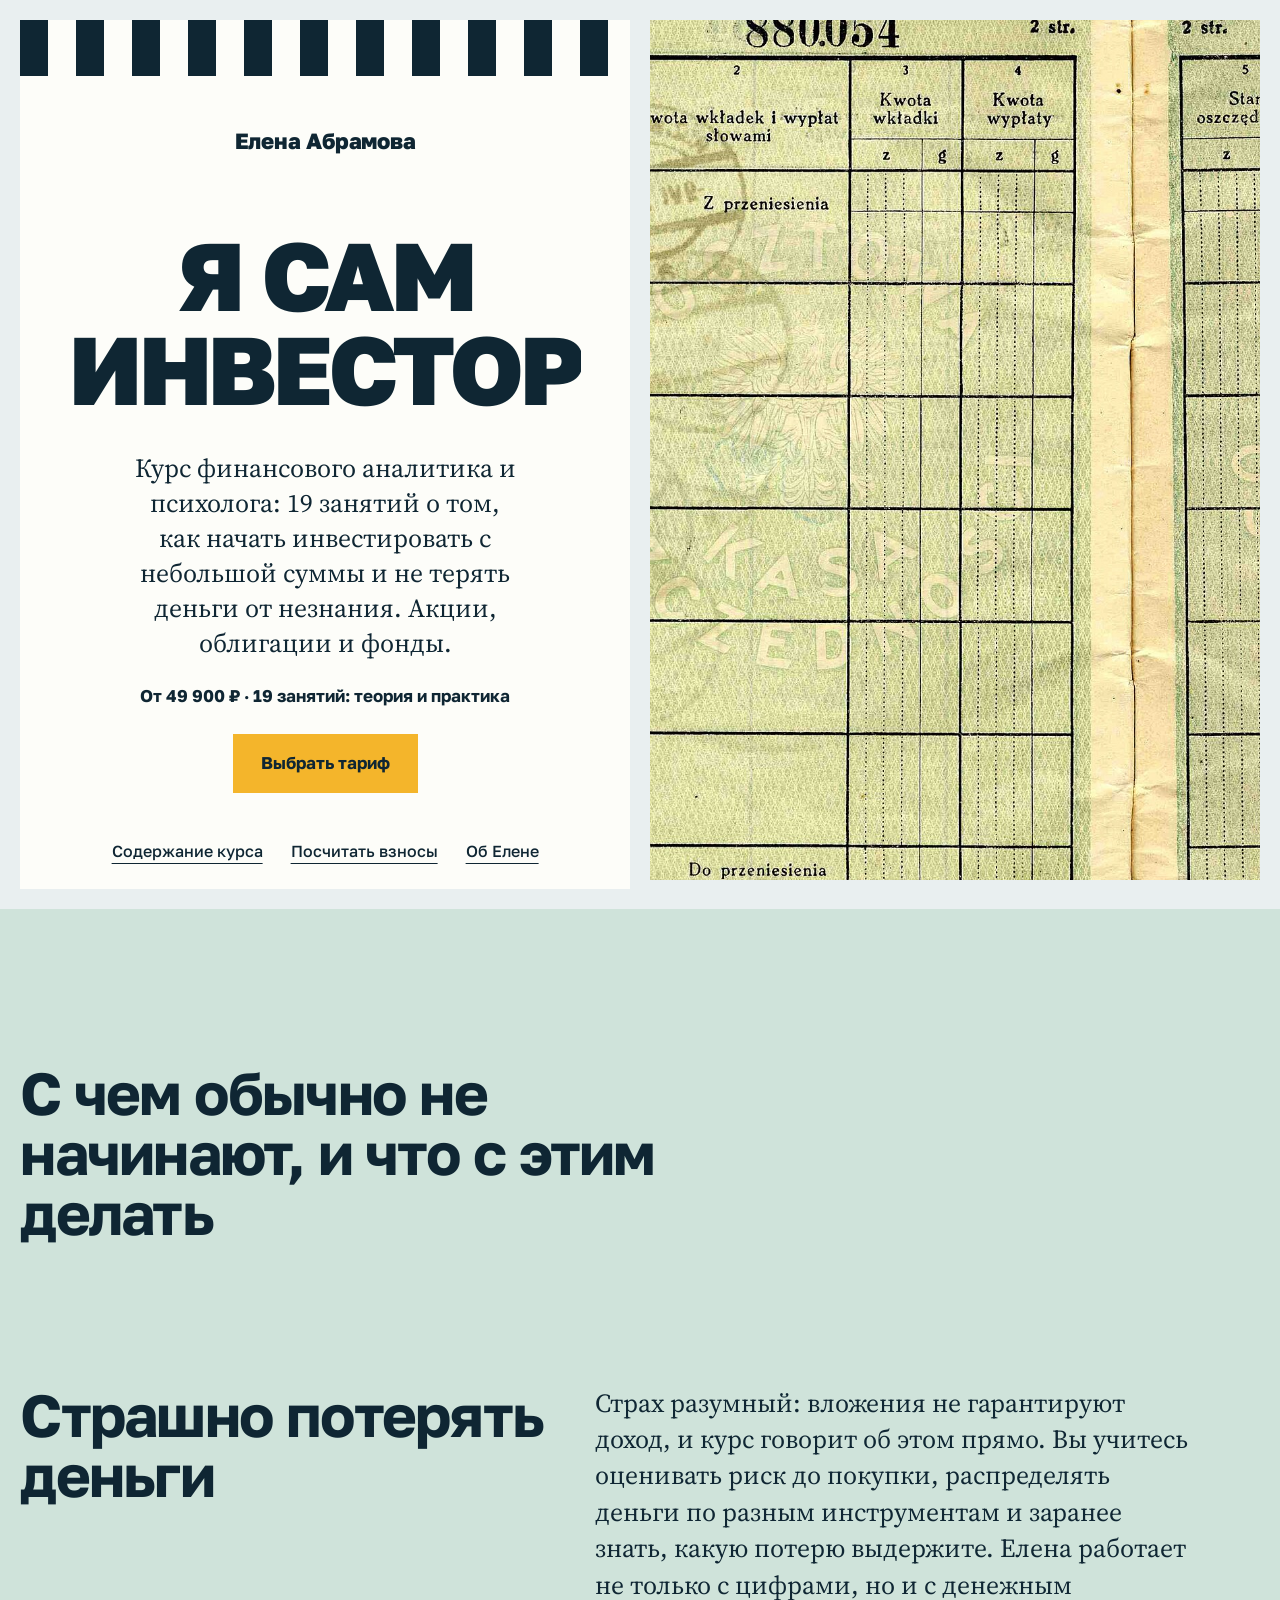
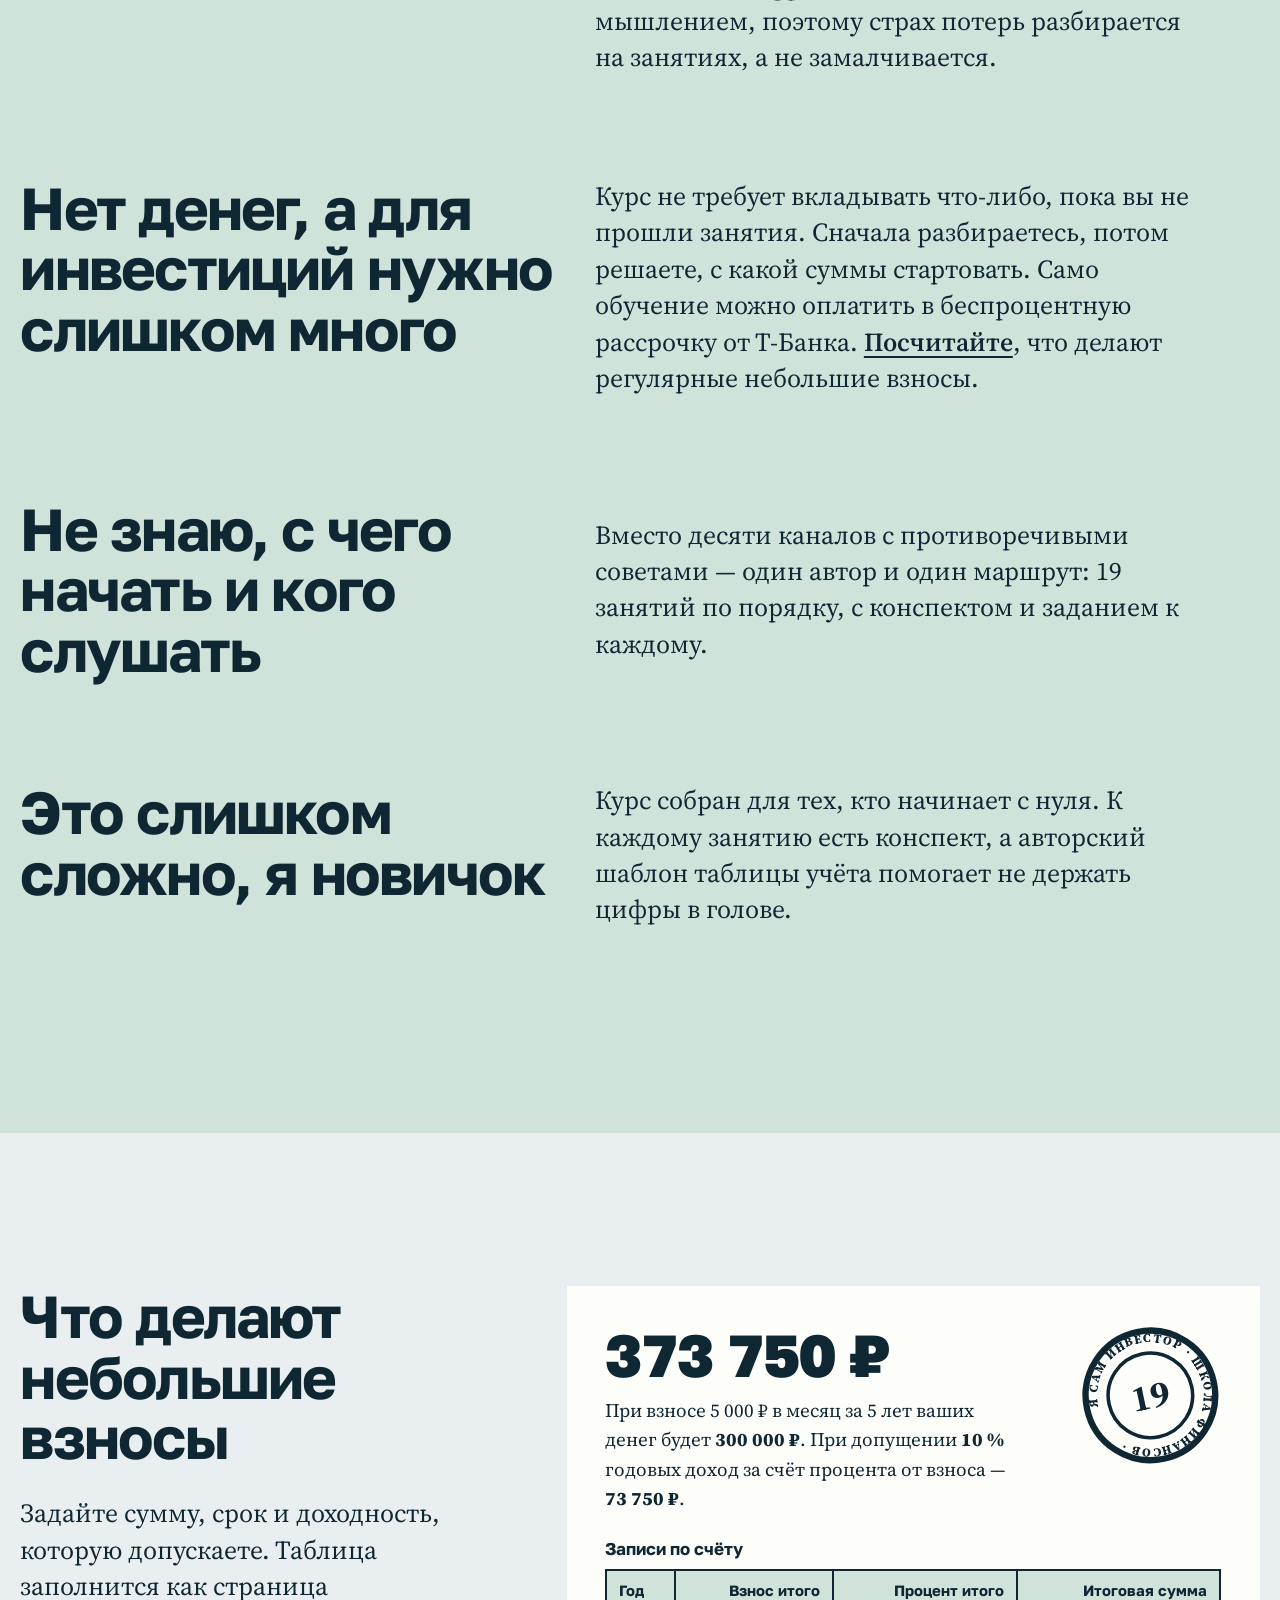
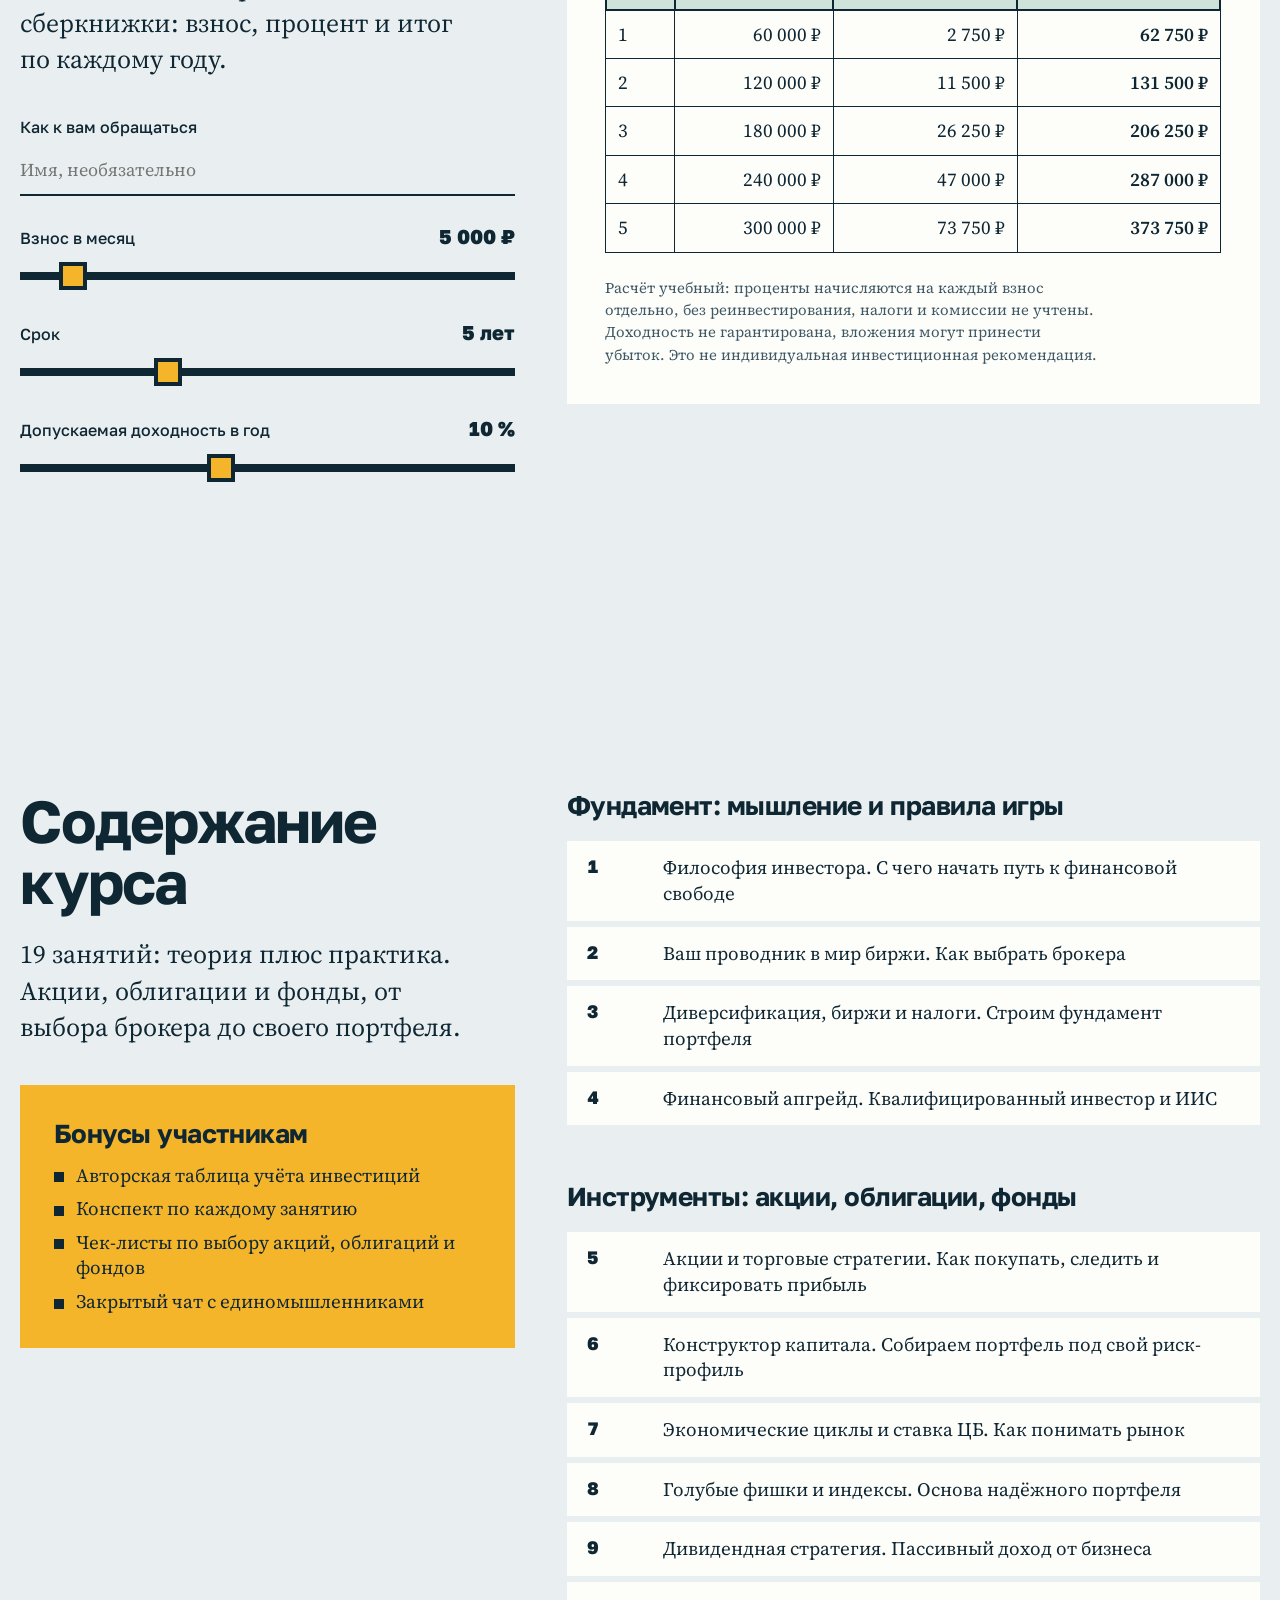
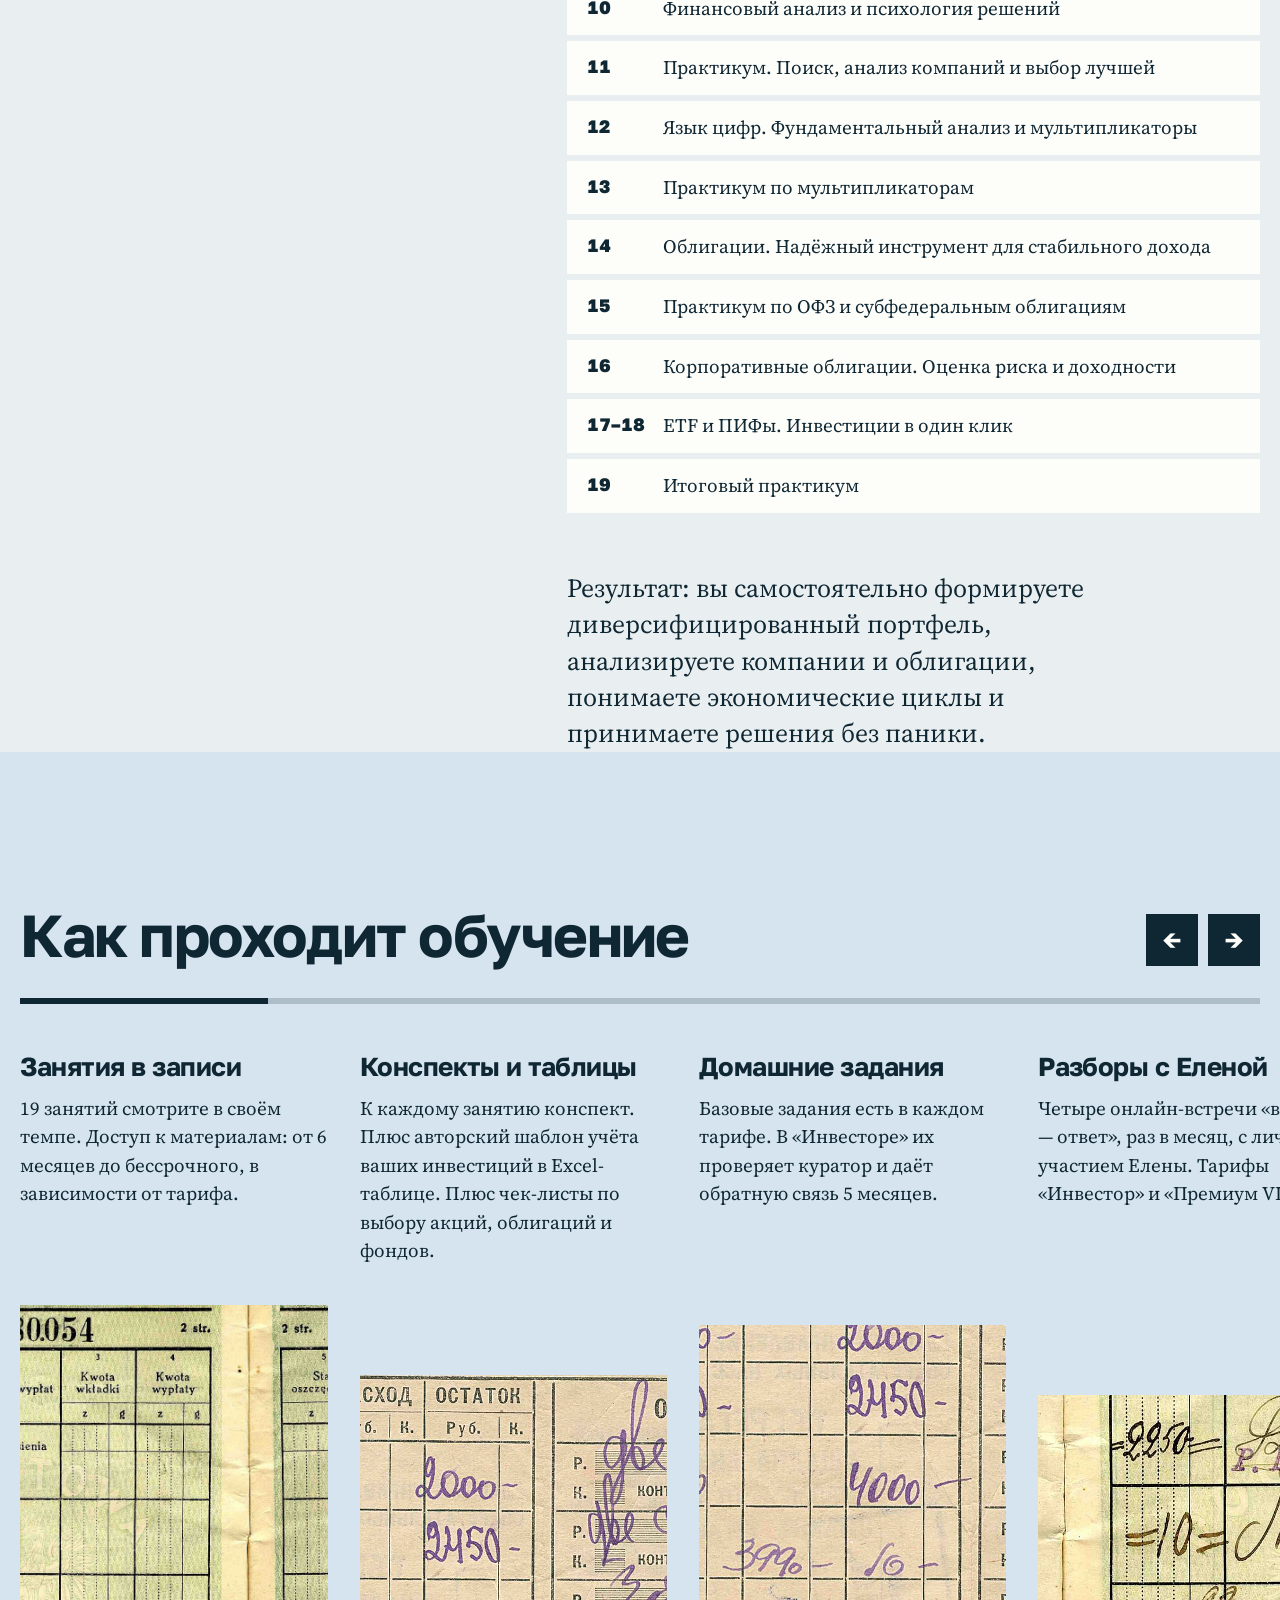
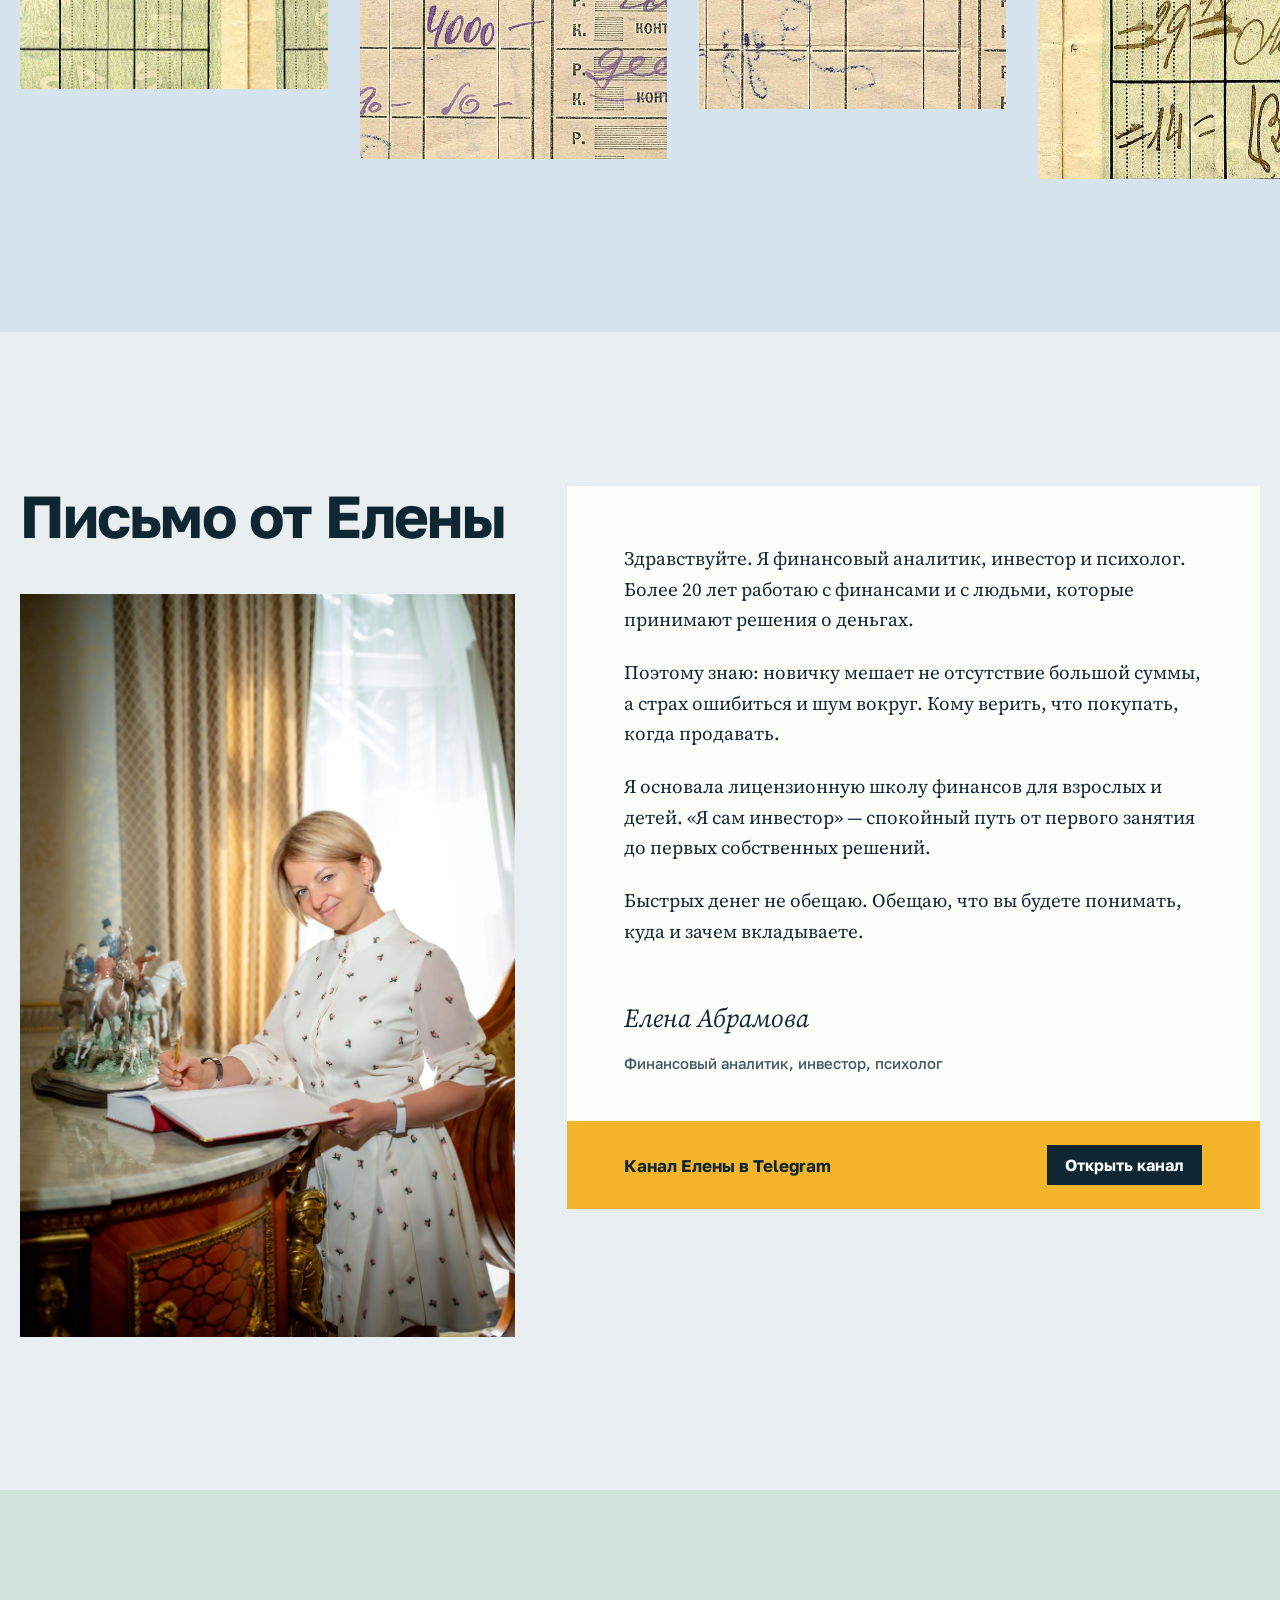
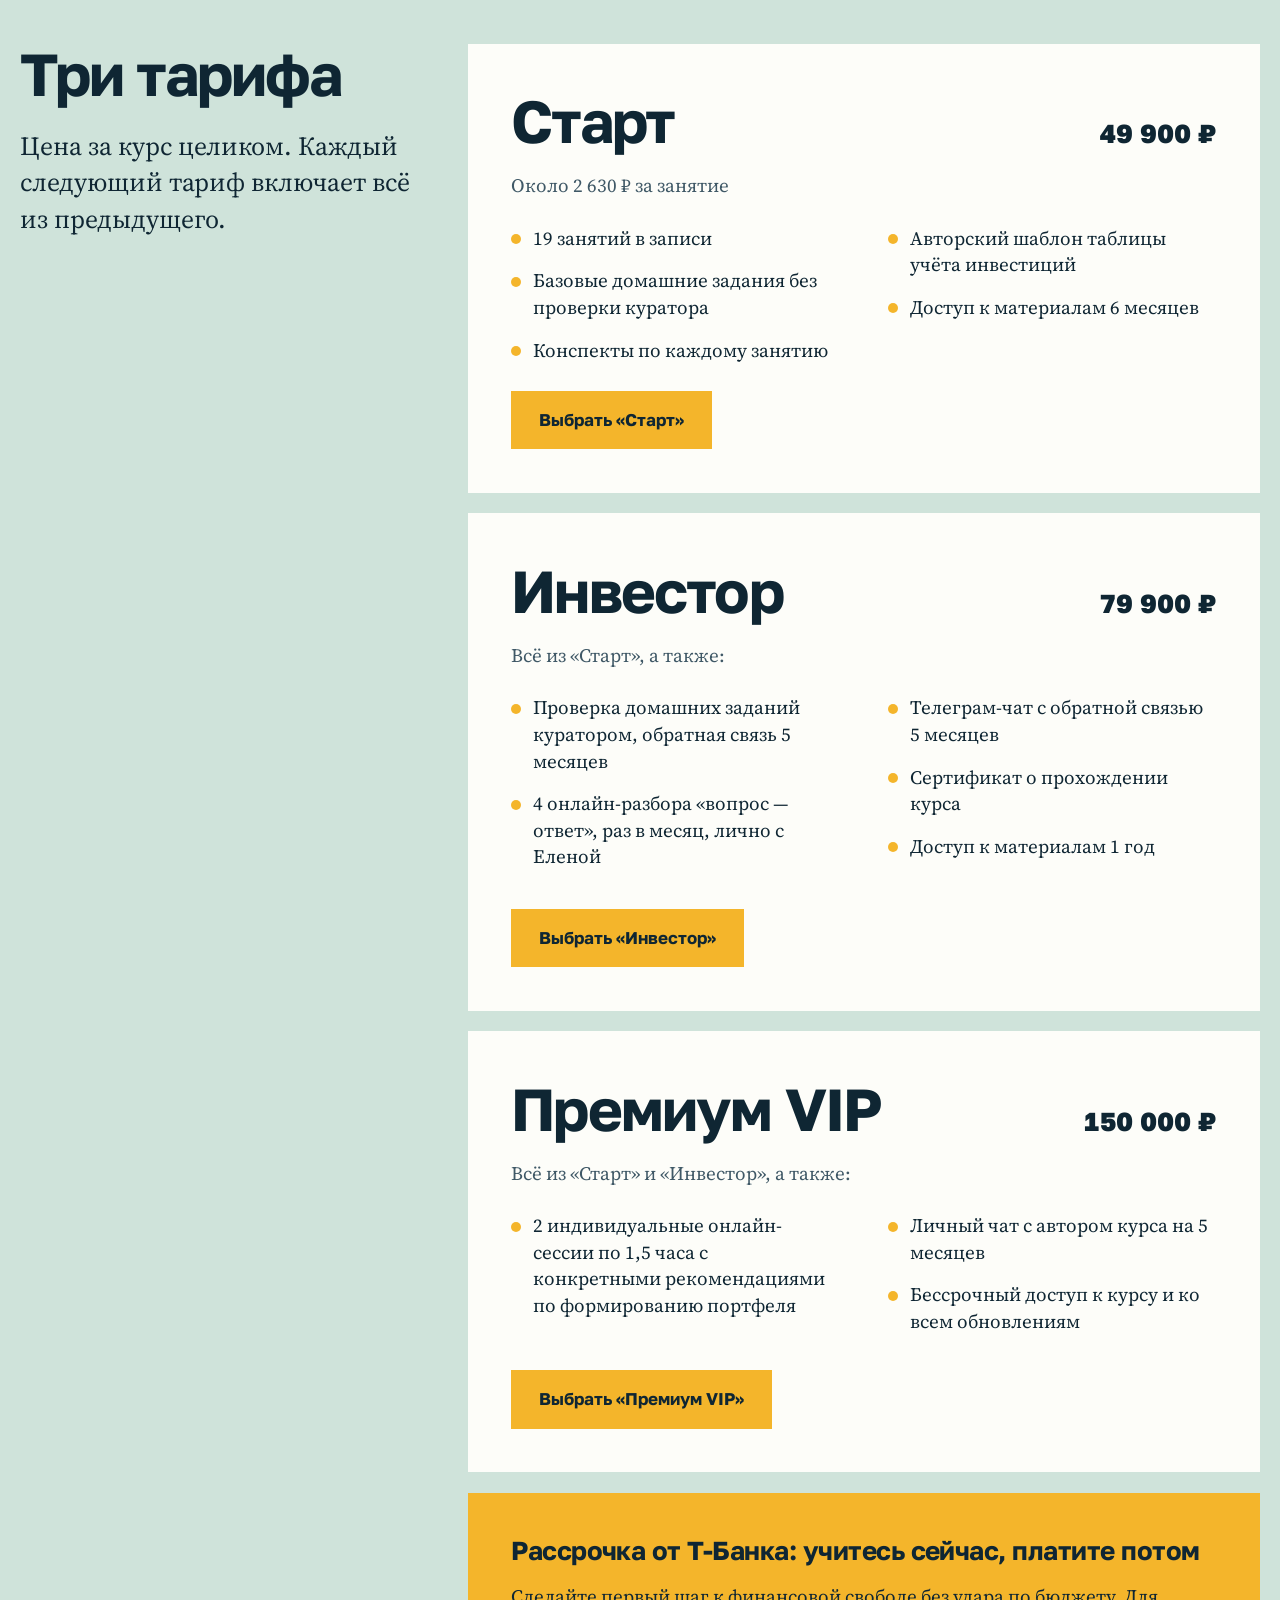
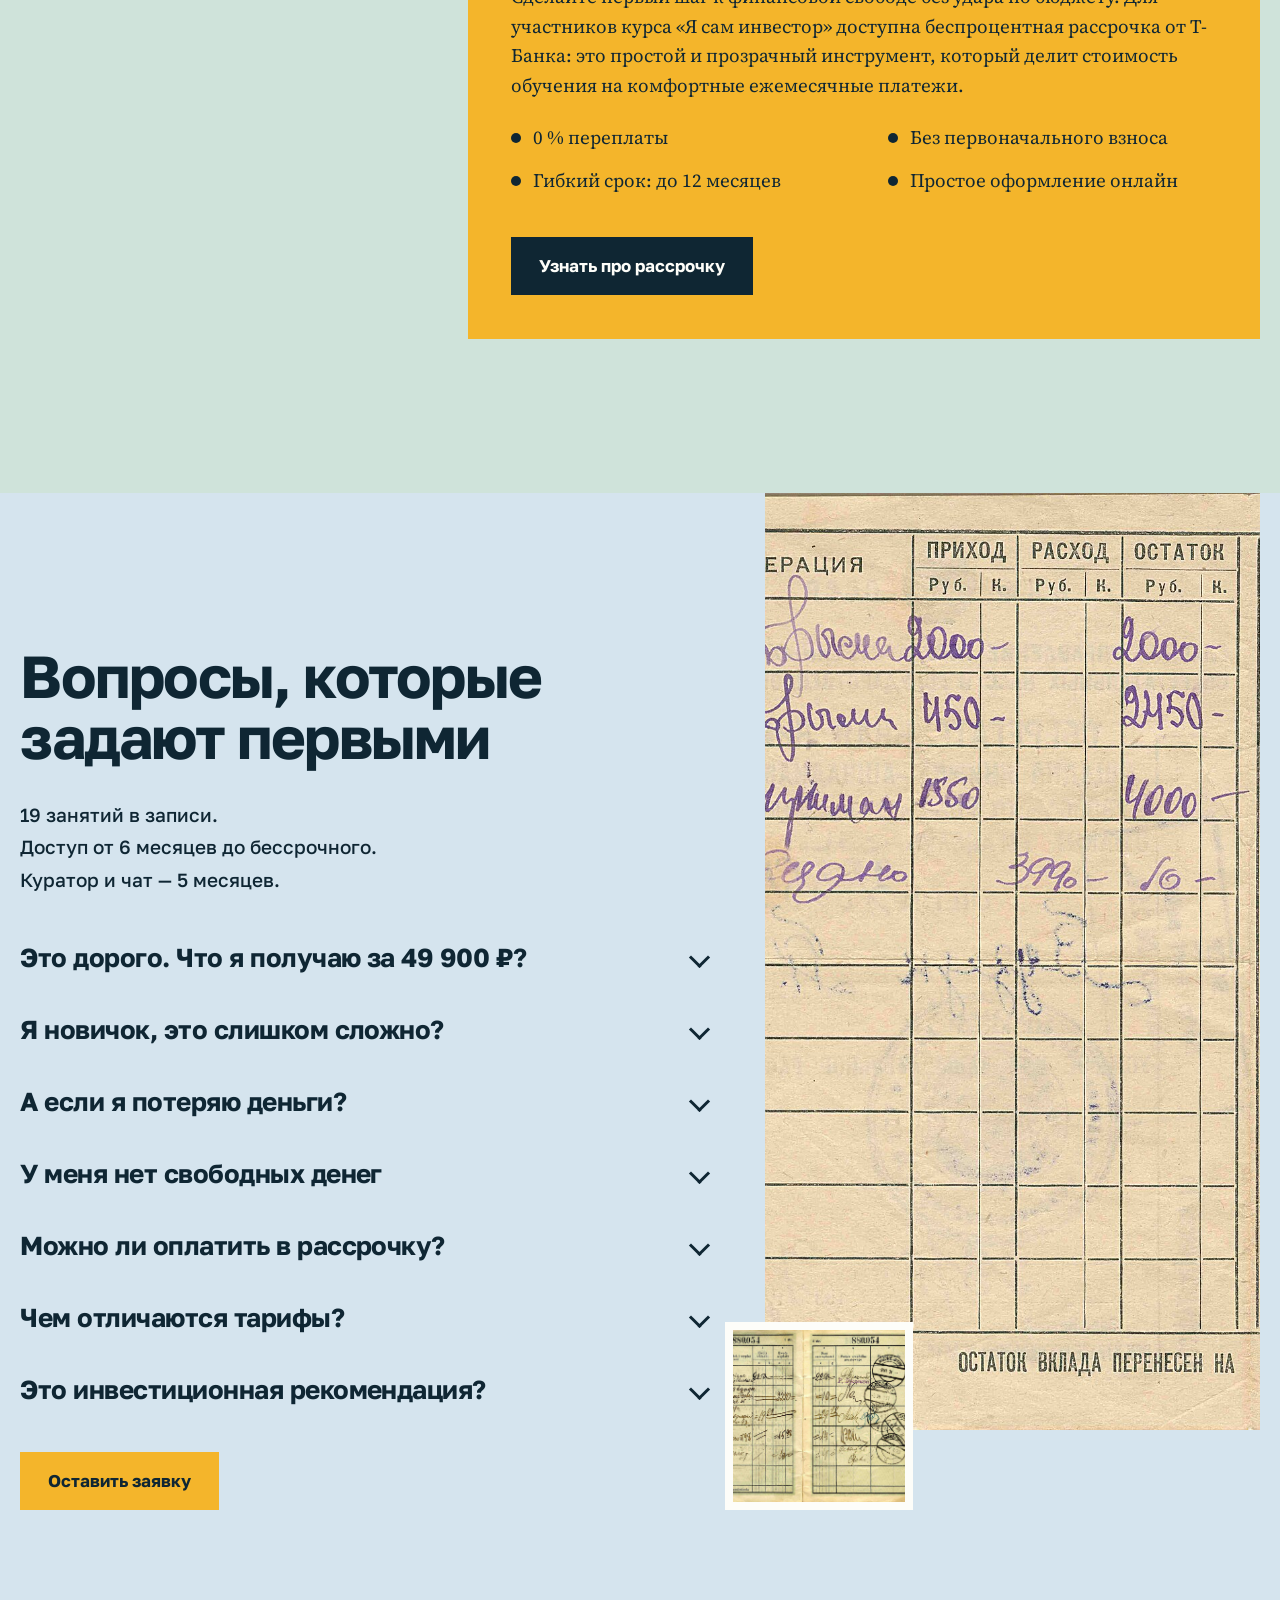
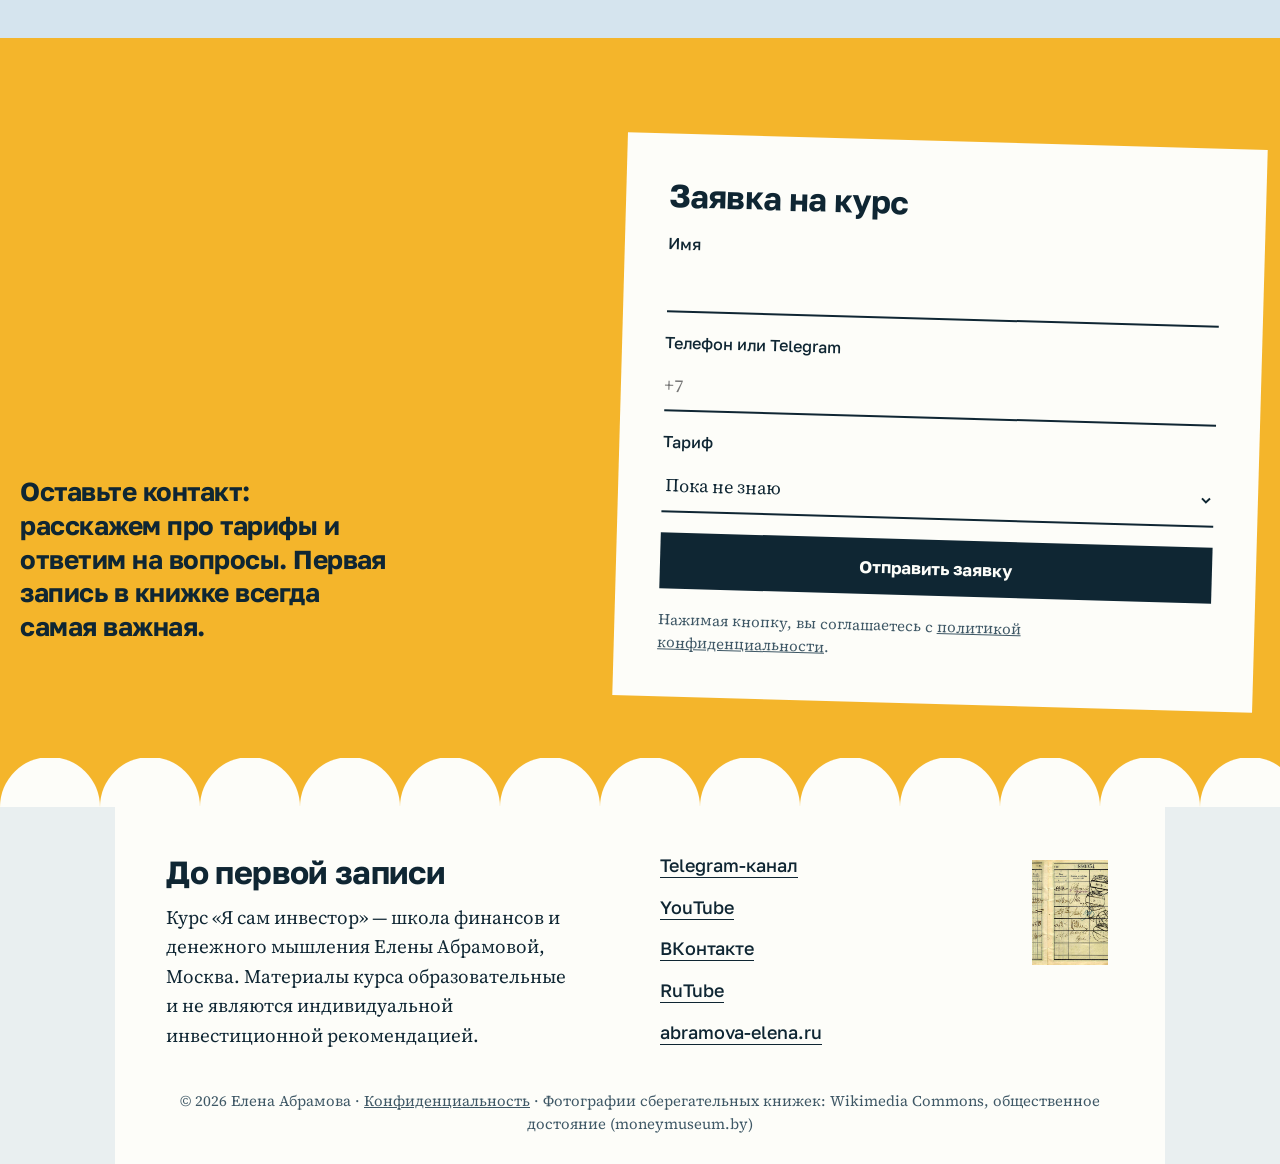
==== commit 9c15e31a: "Правки клиента: содержание курса, фото, пересчёт калькулятора, VIP 150к, рассрочка" ====
--- a/index.html
+++ b/index.html
@@ -18,7 +18,7 @@
 <header class="bar" id="bar">
   <a class="bar__mark" href="#top">Елена Абрамова</a>
   <nav class="bar__nav" aria-label="Разделы">
-    <a href="#calc">Расчёт</a><a href="#program">Программа</a><a href="#price">Тарифы</a><a href="#faq">Вопросы</a>
+    <a href="#calc">Расчёт</a><a href="#content">Содержание</a><a href="#program">Программа</a><a href="#price">Тарифы</a><a href="#faq">Вопросы</a>
   </nav>
   <a class="btn btn--sm" href="#price">Выбрать тариф</a>
 </header>
@@ -30,11 +30,11 @@
     <div class="hero__body">
       <p class="mark">Елена Абрамова</p>
       <h1 class="hero__title" aria-label="Я сам инвестор"><span class="w"><span>Я</span></span> <span class="w"><span>сам</span></span> <span class="w"><span>инвестор</span></span></h1>
-      <p class="hero__lead">Курс финансового аналитика и психолога: 19 занятий о том, как начать инвестировать с небольшой суммы и не терять деньги от незнания.</p>
-      <p class="hero__facts">От 49 900 ₽ · 19 занятий в записи</p>
+      <p class="hero__lead">Курс финансового аналитика и психолога: 19 занятий о том, как начать инвестировать с небольшой суммы и не терять деньги от незнания. Акции, облигации и фонды.</p>
+      <p class="hero__facts">От 49 900 ₽ · 19 занятий: теория и практика</p>
       <a class="btn" href="#price">Выбрать тариф</a>
     </div>
-    <nav class="hero__links" aria-label="Быстрые ссылки"><a href="#calc">Посчитать взносы</a><a href="#program">Программа</a><a href="#about">Об Елене</a></nav>
+    <nav class="hero__links" aria-label="Быстрые ссылки"><a href="#content">Содержание курса</a><a href="#calc">Посчитать взносы</a><a href="#about">Об Елене</a></nav>
   </div>
   <div class="hero__room">
     <img class="slide on" src="assets/book-empty.jpg" width="1920" height="1452" alt="Пустая страница сберегательной книжки 1930-х годов, готовая к первой записи" style="object-position:22% 40%">
@@ -52,7 +52,7 @@
     </div>
     <div class="fear" data-r>
       <h3>Нет денег, а для инвестиций нужно слишком много</h3>
-      <p>Курс не требует вкладывать что-либо, пока вы не прошли занятия. Сначала разбираетесь, потом решаете, с какой суммы стартовать. <a href="#calc">Посчитайте</a>, что делают регулярные небольшие взносы.</p>
+      <p>Курс не требует вкладывать что-либо, пока вы не прошли занятия. Сначала разбираетесь, потом решаете, с какой суммы стартовать. Само обучение можно оплатить в беспроцентную рассрочку от Т-Банка. <a href="#calc">Посчитайте</a>, что делают регулярные небольшие взносы.</p>
     </div>
     <div class="fear" data-r>
       <h3>Не знаю, с чего начать и кого слушать</h3>
@@ -69,7 +69,7 @@
   <div class="wrap calc__grid">
     <div class="calc__intro">
       <h2 class="h2" data-r>Что делают небольшие взносы</h2>
-      <p class="lead" data-r>Задайте сумму, срок и доходность, которую допускаете. Таблица заполнится как страница сберкнижки.</p>
+      <p class="lead" data-r>Задайте сумму, срок и доходность, которую допускаете. Таблица заполнится как страница сберкнижки: взнос, процент и итог по каждому году.</p>
       <form class="calc__form" id="calcForm" data-r onsubmit="return false">
         <label class="fld">Как к вам обращаться
           <input type="text" id="cName" maxlength="24" placeholder="Имя, необязательно" autocomplete="given-name">
@@ -88,8 +88,8 @@
     <div class="book" data-r>
       <div class="book__top">
         <div>
-          <p class="book__sum" id="sum">387 000 ₽</p>
-          <p class="book__txt" id="sumTxt">При взносе 5 000 ₽ в месяц за 5 лет ваших денег будет 300 000 ₽.</p>
+          <p class="book__sum" id="sum">373 750 ₽</p>
+          <p class="book__txt" id="sumTxt">При взносе 5 000 ₽ в месяц за 5 лет ваших денег будет <b>300 000 ₽</b>. При допущении <b>10 %</b> годовых доход за счёт процента от взноса — <b>73 750 ₽</b>.</p>
         </div>
         <svg class="stamp" id="stamp" viewBox="0 0 200 200" role="img" aria-label="Печать: Я сам инвестор">
           <circle cx="100" cy="100" r="92" fill="none" stroke="currentColor" stroke-width="9"/>
@@ -101,11 +101,35 @@
       </div>
       <table class="ledger">
         <caption id="cap">Записи по счёту</caption>
-        <thead><tr><th>Год</th><th>Внесено за год</th><th>Внесено всего</th><th>Остаток</th></tr></thead>
+        <thead><tr><th>Год</th><th>Взнос итого</th><th>Процент итого</th><th>Итоговая сумма</th></tr></thead>
         <tbody id="rows"></tbody>
       </table>
-      <p class="note">Расчёт учебный: проценты начисляются ежемесячно, налоги и комиссии не учтены. Доходность не гарантирована, вложения могут принести убыток. Это не индивидуальная инвестиционная рекомендация.</p>
+      <p class="note">Расчёт учебный: проценты начисляются на каждый взнос отдельно, без реинвестирования, налоги и комиссии не учтены. Доходность не гарантирована, вложения могут принести убыток. Это не индивидуальная инвестиционная рекомендация.</p>
       <noscript><p class="note">Пример: 5 000 ₽ в месяц за 5 лет — это 300 000 ₽ ваших взносов.</p></noscript>
+    </div>
+  </div>
+</section>
+
+<section class="content" id="content">
+  <div class="wrap content__grid">
+    <div class="content__head">
+      <h2 class="h2" data-r>Содержание курса</h2>
+      <p class="lead" data-r>19 занятий: теория плюс практика. Акции, облигации и фонды, от выбора брокера до своего портфеля.</p>
+      <div class="bonus" data-r>
+        <h3>Бонусы участникам</h3>
+        <ul><li>Авторская таблица учёта инвестиций</li><li>Конспект по каждому занятию</li><li>Чек-листы по выбору акций, облигаций и фондов</li><li>Закрытый чат с единомышленниками</li></ul>
+      </div>
+    </div>
+    <div class="lessons">
+      <div class="lessons__group" data-r>
+        <h3>Фундамент: мышление и правила игры</h3>
+        <ol class="les"><li><b>1</b><span>Философия инвестора. С чего начать путь к финансовой свободе</span></li><li><b>2</b><span>Ваш проводник в мир биржи. Как выбрать брокера</span></li><li><b>3</b><span>Диверсификация, биржи и налоги. Строим фундамент портфеля</span></li><li><b>4</b><span>Финансовый апгрейд. Квалифицированный инвестор и ИИС</span></li></ol>
+      </div>
+      <div class="lessons__group" data-r>
+        <h3>Инструменты: акции, облигации, фонды</h3>
+        <ol class="les"><li><b>5</b><span>Акции и торговые стратегии. Как покупать, следить и фиксировать прибыль</span></li><li><b>6</b><span>Конструктор капитала. Собираем портфель под свой риск-профиль</span></li><li><b>7</b><span>Экономические циклы и ставка ЦБ. Как понимать рынок</span></li><li><b>8</b><span>Голубые фишки и индексы. Основа надёжного портфеля</span></li><li><b>9</b><span>Дивидендная стратегия. Пассивный доход от бизнеса</span></li><li><b>10</b><span>Финансовый анализ и психология решений</span></li><li><b>11</b><span>Практикум. Поиск, анализ компаний и выбор лучшей</span></li><li><b>12</b><span>Язык цифр. Фундаментальный анализ и мультипликаторы</span></li><li><b>13</b><span>Практикум по мультипликаторам</span></li><li><b>14</b><span>Облигации. Надёжный инструмент для стабильного дохода</span></li><li><b>15</b><span>Практикум по ОФЗ и субфедеральным облигациям</span></li><li><b>16</b><span>Корпоративные облигации. Оценка риска и доходности</span></li><li><b>17–18</b><span>ETF и ПИФы. Инвестиции в один клик</span></li><li><b>19</b><span>Итоговый практикум</span></li></ol>
+      </div>
+      <p class="result" data-r>Результат: вы самостоятельно формируете диверсифицированный портфель, анализируете компании и облигации, понимаете экономические циклы и принимаете решения без паники.</p>
     </div>
   </div>
 </section>
@@ -118,7 +142,7 @@
   <div class="prog" aria-hidden="true"><span id="progBar"></span></div>
   <ul class="track" id="track">
     <li style="--gap:40px"><h3>Занятия в записи</h3><p>19 занятий смотрите в своём темпе. Доступ к материалам: от 6 месяцев до бессрочного, в зависимости от тарифа.</p><div class="ph"><img src="assets/book-empty.jpg" alt="Начало записей в сберегательной книжке" loading="lazy" style="--z:1.7;--ox:18%;--oy:8%"></div></li>
-    <li style="--gap:110px"><h3>Конспекты и таблица</h3><p>К каждому занятию конспект. Плюс авторский шаблон таблицы для учёта ваших инвестиций.</p><div class="ph"><img src="assets/book-soviet.jpg" alt="Заголовки граф: приход, расход, остаток" loading="lazy" style="--z:2.3;--ox:42%;--oy:7%"></div></li>
+    <li style="--gap:110px"><h3>Конспекты и таблицы</h3><p>К каждому занятию конспект. Плюс авторский шаблон учёта ваших инвестиций в Excel-таблице. Плюс чек-листы по выбору акций, облигаций и фондов.</p><div class="ph"><img src="assets/book-soviet.jpg" alt="Заголовки граф: приход, расход, остаток" loading="lazy" style="--z:2.3;--ox:42%;--oy:7%"></div></li>
     <li style="--gap:60px"><h3>Домашние задания</h3><p>Базовые задания есть в каждом тарифе. В «Инвесторе» их проверяет куратор и даёт обратную связь 5 месяцев.</p><div class="ph"><img src="assets/book-soviet.jpg" alt="Рукописные записи вкладов" loading="lazy" style="--z:2.4;--ox:22%;--oy:26%"></div></li>
     <li style="--gap:130px"><h3>Разборы с Еленой</h3><p>Четыре онлайн-встречи «вопрос — ответ», раз в месяц, с личным участием Елены. Тарифы «Инвестор» и «Премиум VIP».</p><div class="ph"><img src="assets/book-pko.jpg" alt="Почтовые печати на странице книжки" loading="lazy" style="--z:2.2;--ox:86%;--oy:40%"></div></li>
     <li style="--gap:80px"><h3>Чат с обратной связью</h3><p>Телеграм-чат на 5 месяцев. В «Премиум VIP» — личный чат с автором курса для оперативной поддержки.</p><div class="ph"><img src="assets/book-soviet.jpg" alt="Подписи и остаток прописью" loading="lazy" style="--z:2;--ox:82%;--oy:20%"></div></li>
@@ -130,12 +154,12 @@
   <div class="wrap about__grid">
     <div class="about__side">
       <h2 class="h2" data-r>Письмо от Елены</h2>
-      <div class="about__pic" data-r><img src="assets/book-soviet.jpg" alt="Советская сберегательная книжка с записями вкладов" loading="lazy"></div>
+      <div class="about__pic" data-r><img src="assets/elena-web.jpg" width="1000" height="1500" alt="Елена Абрамова за столом с книгой и пером" loading="lazy"></div>
     </div>
     <div class="sheet" data-r>
-      <p>Здравствуйте. Я финансовый аналитик, инвестор и психолог. Около двадцати лет работаю с финансами и с людьми, которые принимают решения о деньгах.</p>
+      <p>Здравствуйте. Я финансовый аналитик, инвестор и психолог. Более 20 лет работаю с финансами и с людьми, которые принимают решения о деньгах.</p>
       <p>Поэтому знаю: новичку мешает не отсутствие большой суммы, а страх ошибиться и шум вокруг. Кому верить, что покупать, когда продавать.</p>
-      <p>Я основала школу финансов и денежного мышления для взрослых и детей. «Я сам инвестор» — взрослая часть: спокойный путь от первого занятия до первых собственных решений.</p>
+      <p>Я основала лицензионную школу финансов для взрослых и детей. «Я сам инвестор» — спокойный путь от первого занятия до первых собственных решений.</p>
       <p>Быстрых денег не обещаю. Обещаю, что вы будете понимать, куда и зачем вкладываете.</p>
       <p class="sign"><em>Елена Абрамова</em><span>Финансовый аналитик, инвестор, психолог</span></p>
       <div class="tear"><span>Канал Елены в Telegram</span><a class="btn btn--sm" href="https://t.me/finance4us" target="_blank" rel="noopener">Открыть канал</a></div>
@@ -175,14 +199,25 @@
         <a class="btn" href="#contact" data-tier="Инвестор">Выбрать «Инвестор»</a>
       </article>
       <article class="tier" data-r>
-        <div class="tier__top"><h3>Премиум VIP</h3><p class="tier__price">Цена по запросу</p></div>
+        <div class="tier__top"><h3>Премиум VIP</h3><p class="tier__price">150 000 ₽</p></div>
         <p class="tier__sub">Всё из «Старт» и «Инвестор», а также:</p>
         <ul>
           <li>2 индивидуальные онлайн-сессии по 1,5 часа с конкретными рекомендациями по формированию портфеля</li>
           <li>Личный чат с автором курса на 5 месяцев</li>
           <li>Бессрочный доступ к курсу и ко всем обновлениям</li>
         </ul>
-        <a class="btn" href="#contact" data-tier="Премиум VIP">Узнать стоимость</a>
+        <a class="btn" href="#contact" data-tier="Премиум VIP">Выбрать «Премиум VIP»</a>
+      </article>
+      <article class="tier tier--rass" data-r>
+        <h3>Рассрочка от Т-Банка: учитесь сейчас, платите потом</h3>
+        <p class="tier__sub">Сделайте первый шаг к финансовой свободе без удара по бюджету. Для участников курса «Я сам инвестор» доступна беспроцентная рассрочка от Т-Банка: это простой и прозрачный инструмент, который делит стоимость обучения на комфортные ежемесячные платежи.</p>
+        <ul>
+          <li>0 % переплаты</li>
+          <li>Гибкий срок: до 12 месяцев</li>
+          <li>Без первоначального взноса</li>
+          <li>Простое оформление онлайн</li>
+        </ul>
+        <a class="btn" href="#contact" data-tier="Пока не знаю">Узнать про рассрочку</a>
       </article>
     </div>
   </div>
@@ -198,6 +233,7 @@
         <details><summary>Я новичок, это слишком сложно?</summary><p>Курс начинается с основ. К каждому занятию есть конспект и задание, а в «Инвесторе» куратор проверяет работы и подсказывает, что поправить.</p></details>
         <details><summary>А если я потеряю деньги?</summary><p>Потерять можно: инвестиции не гарантируют доход. Курс учит оценивать риск, делить деньги между инструментами и не вкладывать сумму, потеря которой вам не по силам. Решения принимаете вы.</p></details>
         <details><summary>У меня нет свободных денег</summary><p>Для обучения вкладываться не нужно. Пройдите занятия, заполните таблицу учёта и решите, с какой суммы стартовать. Калькулятор выше показывает, как работают регулярные небольшие взносы.</p></details>
+        <details><summary>Можно ли оплатить в рассрочку?</summary><p>Да. Для участников курса доступна беспроцентная рассрочка от Т-Банка: до 12 месяцев, без первоначального взноса, оформление онлайн.</p></details>
         <details><summary>Чем отличаются тарифы?</summary><p>«Старт» — самостоятельно по записям. «Инвестор» — с проверкой заданий, чатом и четырьмя разборами. «Премиум VIP» — ещё две личные сессии о портфеле и личный чат с автором.</p></details>
         <details><summary>Это инвестиционная рекомендация?</summary><p>Нет. Курс образовательный, общие материалы не заменяют индивидуальную консультацию. Рекомендации по структуре портфеля обсуждаются на сессиях тарифа «Премиум VIP», решение остаётся за вами.</p></details>
       </div>
--- a/styles.css
+++ b/styles.css
@@ -120,7 +120,7 @@
 .sq:hover{background:#1c4157;transform:translateY(-2px)}
 .prog{margin:0 var(--m) 48px;height:6px;background:rgba(15,38,51,.2)}
 .prog span{display:block;height:100%;width:20%;background:var(--ink);transition:margin .15s linear}
-.track{list-style:none;padding:0 var(--m);display:flex;gap:32px;overflow-x:auto;scroll-snap-type:x mandatory;scrollbar-width:none;cursor:grab;align-items:flex-start}
+.track{list-style:none;padding:0 var(--m);display:flex;gap:32px;overflow-x:auto;scroll-snap-type:x mandatory;scroll-padding-inline:var(--m);scrollbar-width:none;cursor:grab;align-items:flex-start}
 .track::-webkit-scrollbar{display:none}
 .track li{flex:0 0 clamp(250px,24vw,340px);scroll-snap-align:start;display:flex;flex-direction:column}
 .track h3{margin-bottom:12px}
@@ -135,8 +135,8 @@
 /* about */
 .about{padding:clamp(96px,12vw,200px) 0}
 .about__grid{display:grid;grid-template-columns:5fr 7fr;gap:clamp(24px,4vw,72px);align-items:start}
-.about__pic{margin-top:48px;aspect-ratio:4/3;overflow:hidden}
-.about__pic img{object-position:30% 25%;transform:scale(1.4);transform-origin:30% 20%}
+.about__pic{margin-top:48px;aspect-ratio:2/3;overflow:hidden;max-width:520px}
+.about__pic img{object-position:50% 30%}
 .sheet{background:var(--paper);padding:clamp(28px,4.5vw,64px) clamp(24px,4.5vw,64px) 0;max-width:720px;justify-self:end;width:100%}
 .sheet p{font-size:var(--s-body);line-height:1.6;margin-bottom:1.2em}
 .sheet .sign{margin:2em 0 40px;font-size:var(--s-lead)}
@@ -229,3 +229,27 @@
   .js [data-r],.js .band i,.js .hero__title .w>span,.js .hero__lead,.js .hero__facts,.js .hero .btn,.js .mark,.js .hero__links{opacity:1!important;transform:none!important}
   .slide.on{transform:none}
 }
+
+/* content */
+.content{padding:clamp(96px,12vw,200px) 0 0}
+.content__grid{display:grid;grid-template-columns:5fr 7fr;gap:clamp(24px,4vw,72px);align-items:start}
+.content__head{position:sticky;top:96px}
+.content__head .lead{margin:24px 0 40px}
+.bonus{background:var(--accent);padding:clamp(20px,2.6vw,36px)}
+.bonus ul{list-style:none;padding:0;margin-top:14px;display:grid;gap:8px;font-size:var(--s-body)}
+.bonus li{padding-left:22px;position:relative;line-height:1.35}
+.bonus li::before{content:"";position:absolute;left:0;top:.5em;width:10px;height:10px;background:var(--ink)}
+.lessons{display:grid;gap:clamp(32px,4vw,56px)}
+.lessons__group h3{font-size:var(--s-lead);margin-bottom:20px}
+.les{list-style:none;padding:0;display:grid;gap:0}
+.les li{display:grid;grid-template-columns:64px 1fr;gap:12px;background:var(--paper);padding:14px 20px;margin-bottom:6px;transition:transform .3s var(--ease),background .3s;line-height:1.35}
+.les li:hover{transform:translateX(8px);background:var(--mint)}
+.les b{font:800 1.125rem var(--f-head);font-variant-numeric:tabular-nums}
+.result{font-size:var(--s-lead);line-height:1.4;max-width:40ch}
+.book__txt b{font-weight:800}
+.tier--rass{background:var(--accent)}
+.tier--rass .tier__sub{color:var(--ink)}
+.tier--rass li::before{background:var(--ink)}
+.tier--rass .btn{background:var(--ink);color:var(--paper)}
+.tier--rass h3{font-size:var(--s-lead)}
+@media(max-width:900px){.content__grid{grid-template-columns:1fr}.content__head{position:static}.les li{grid-template-columns:52px 1fr;padding:12px 14px}}
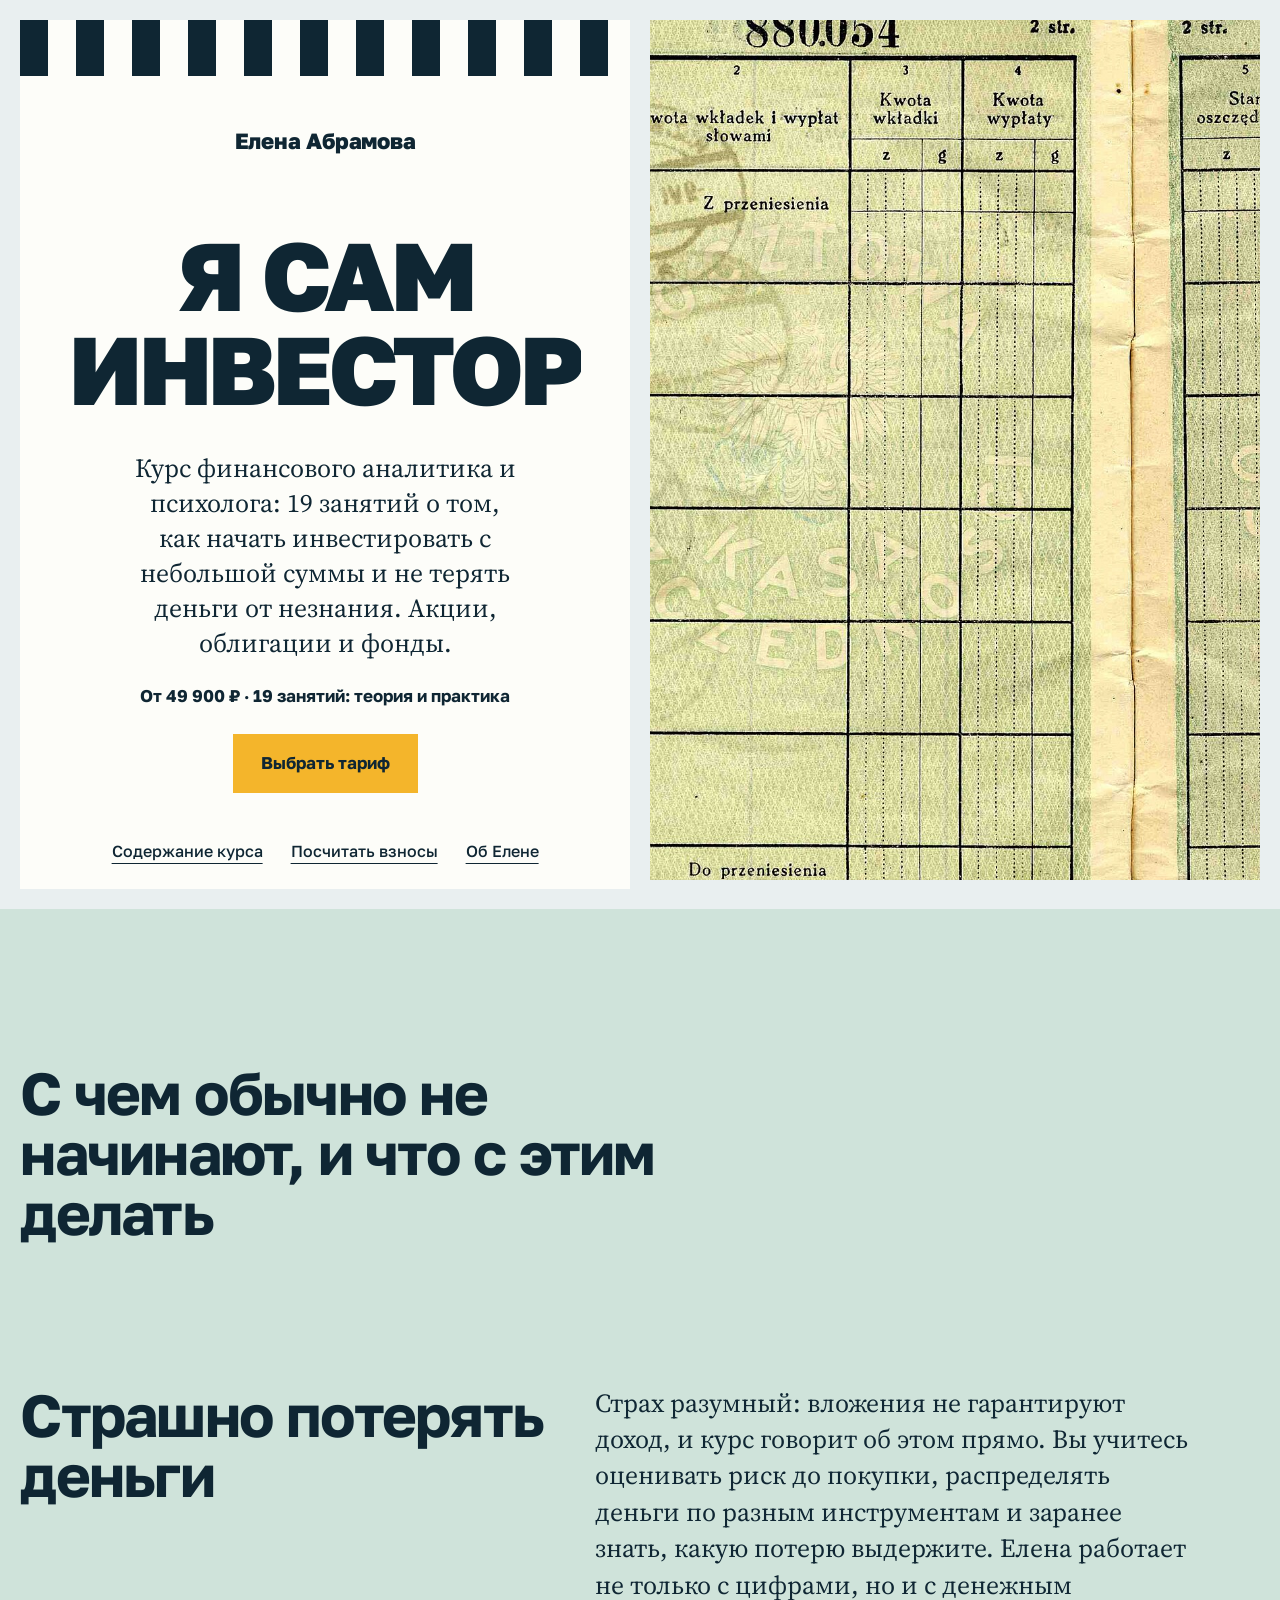
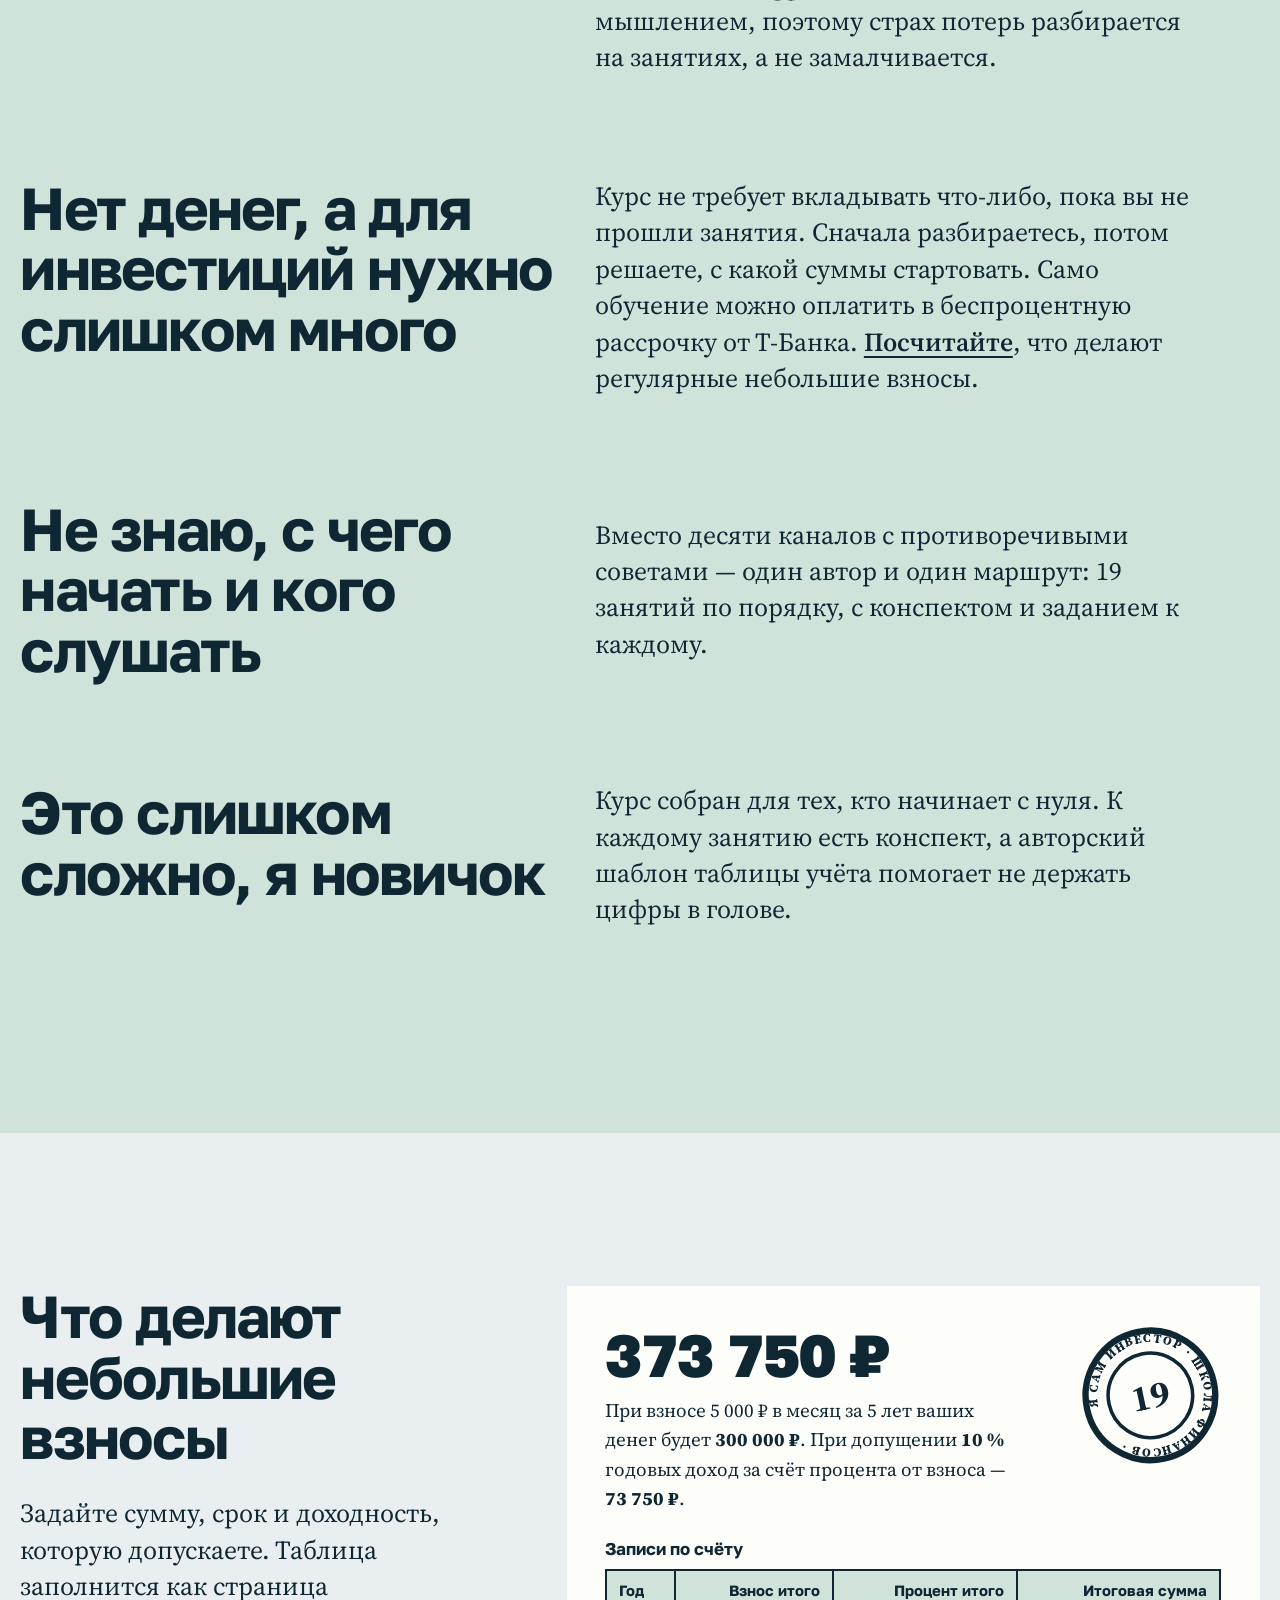
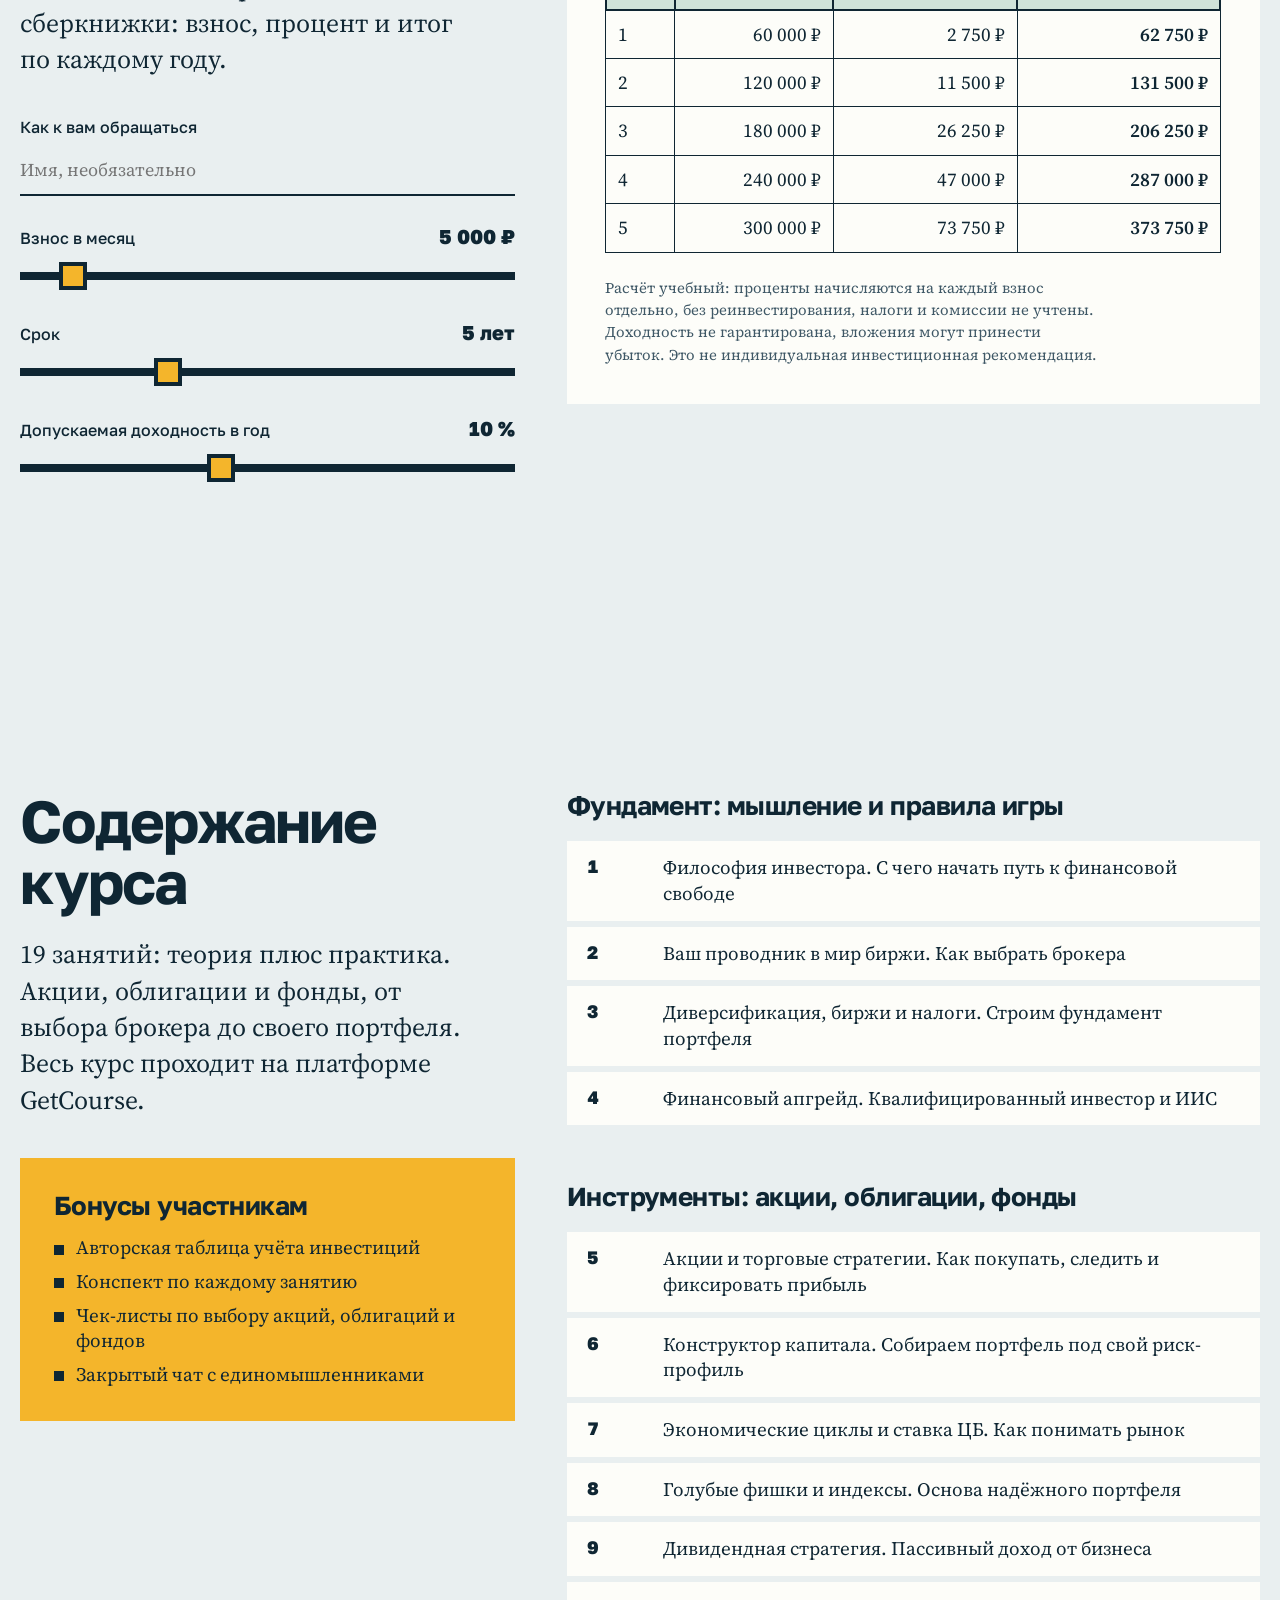
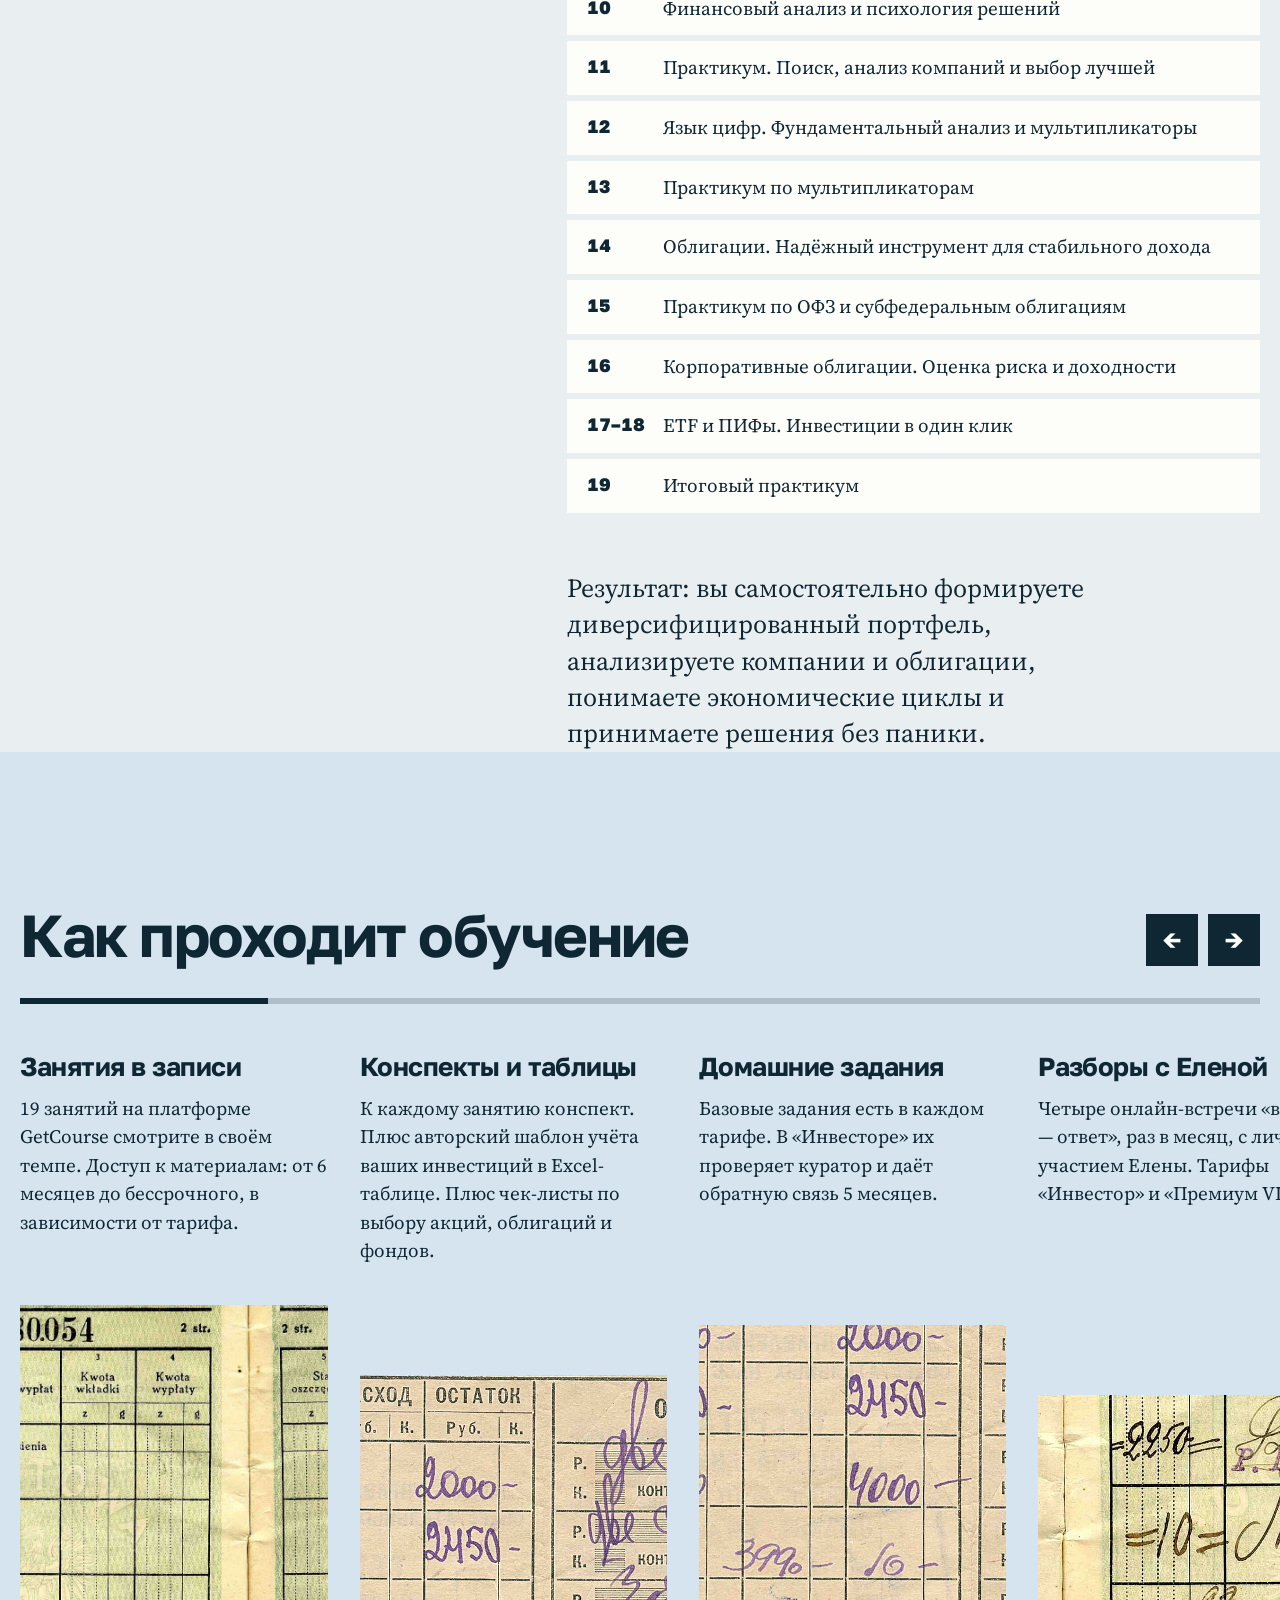
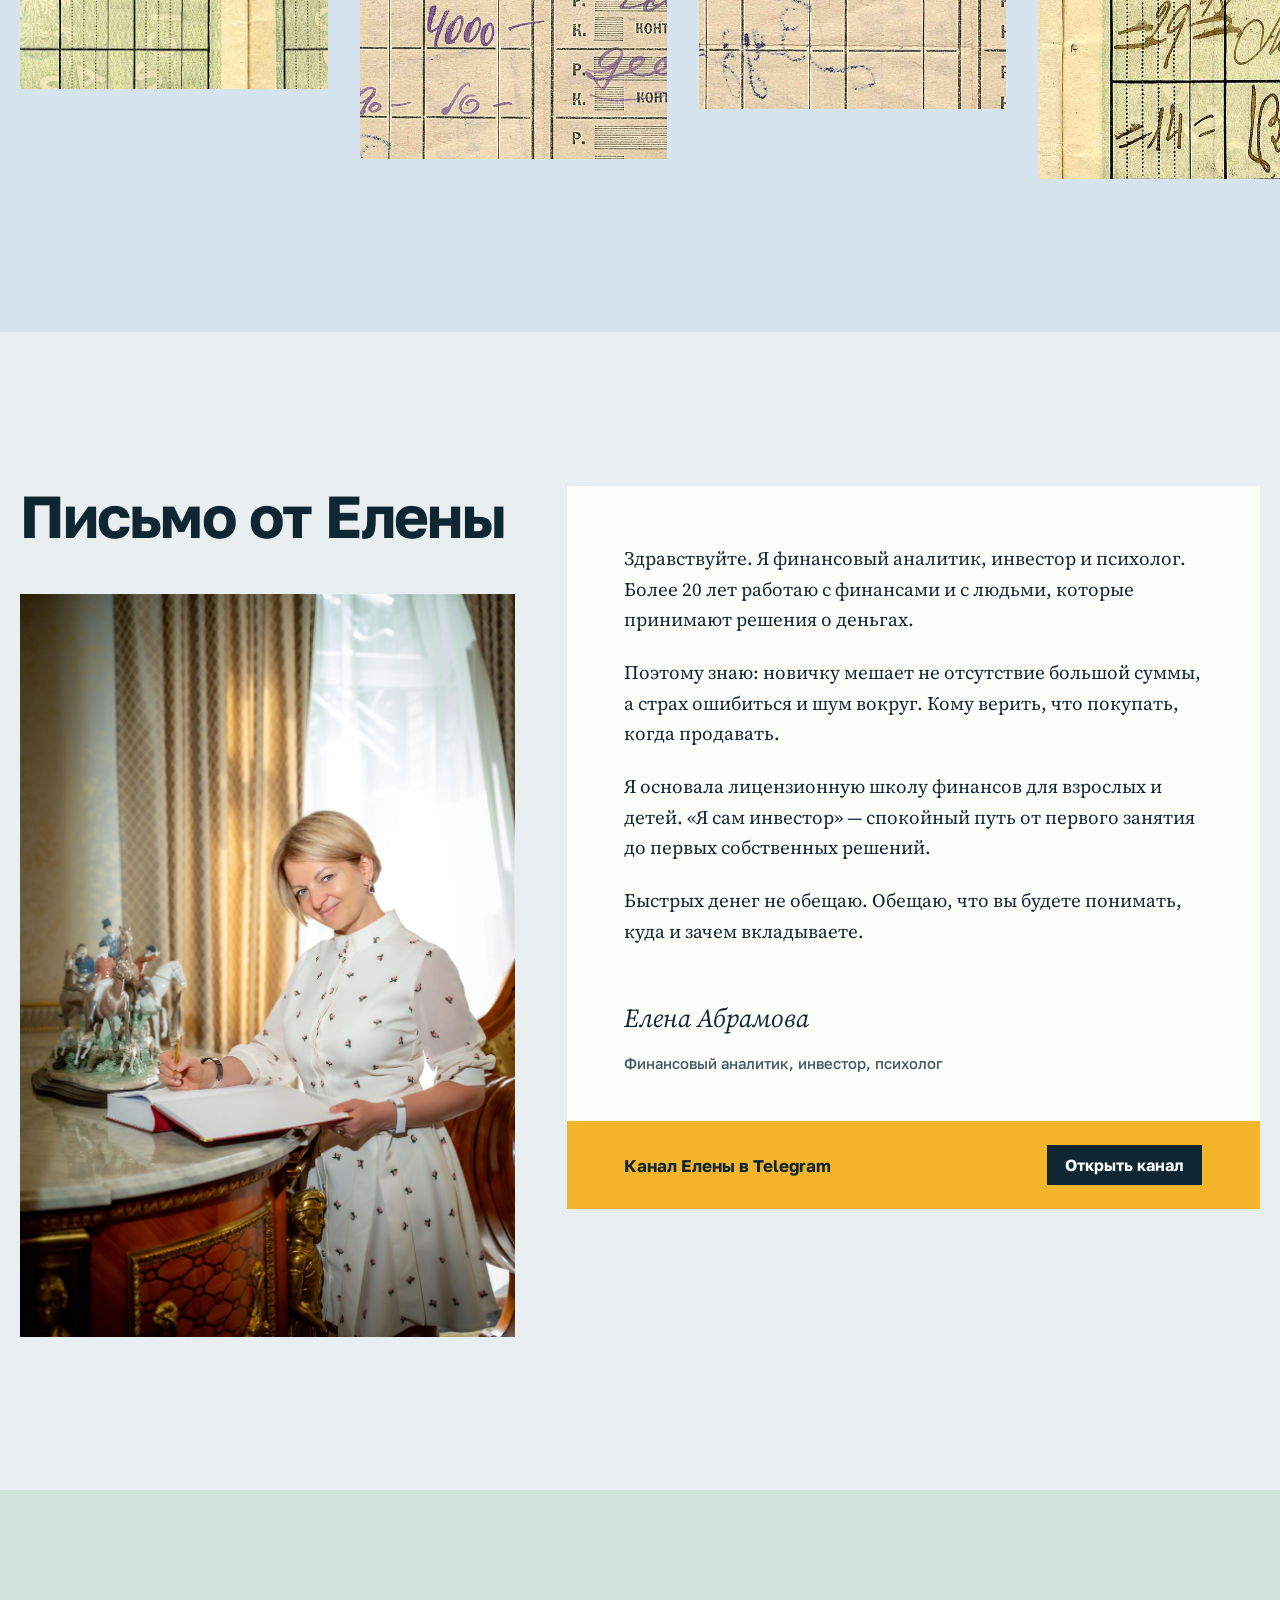
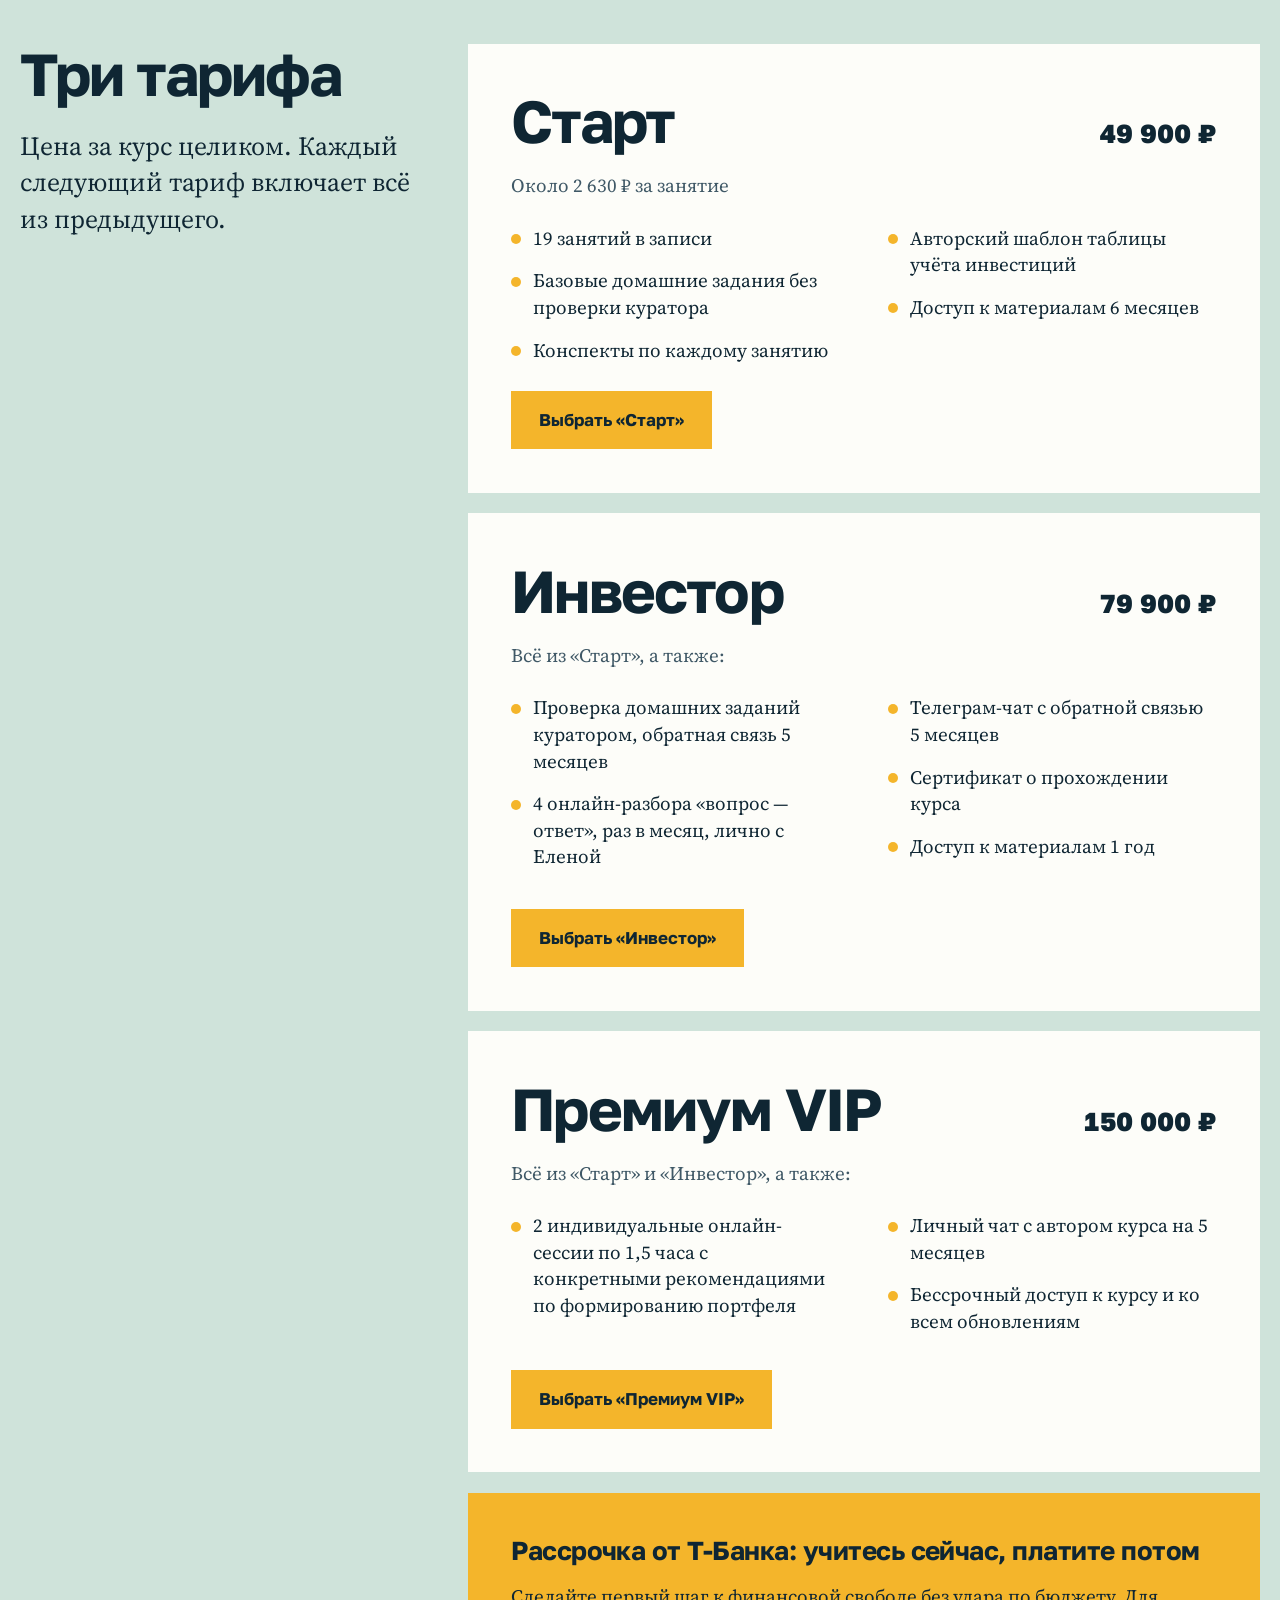
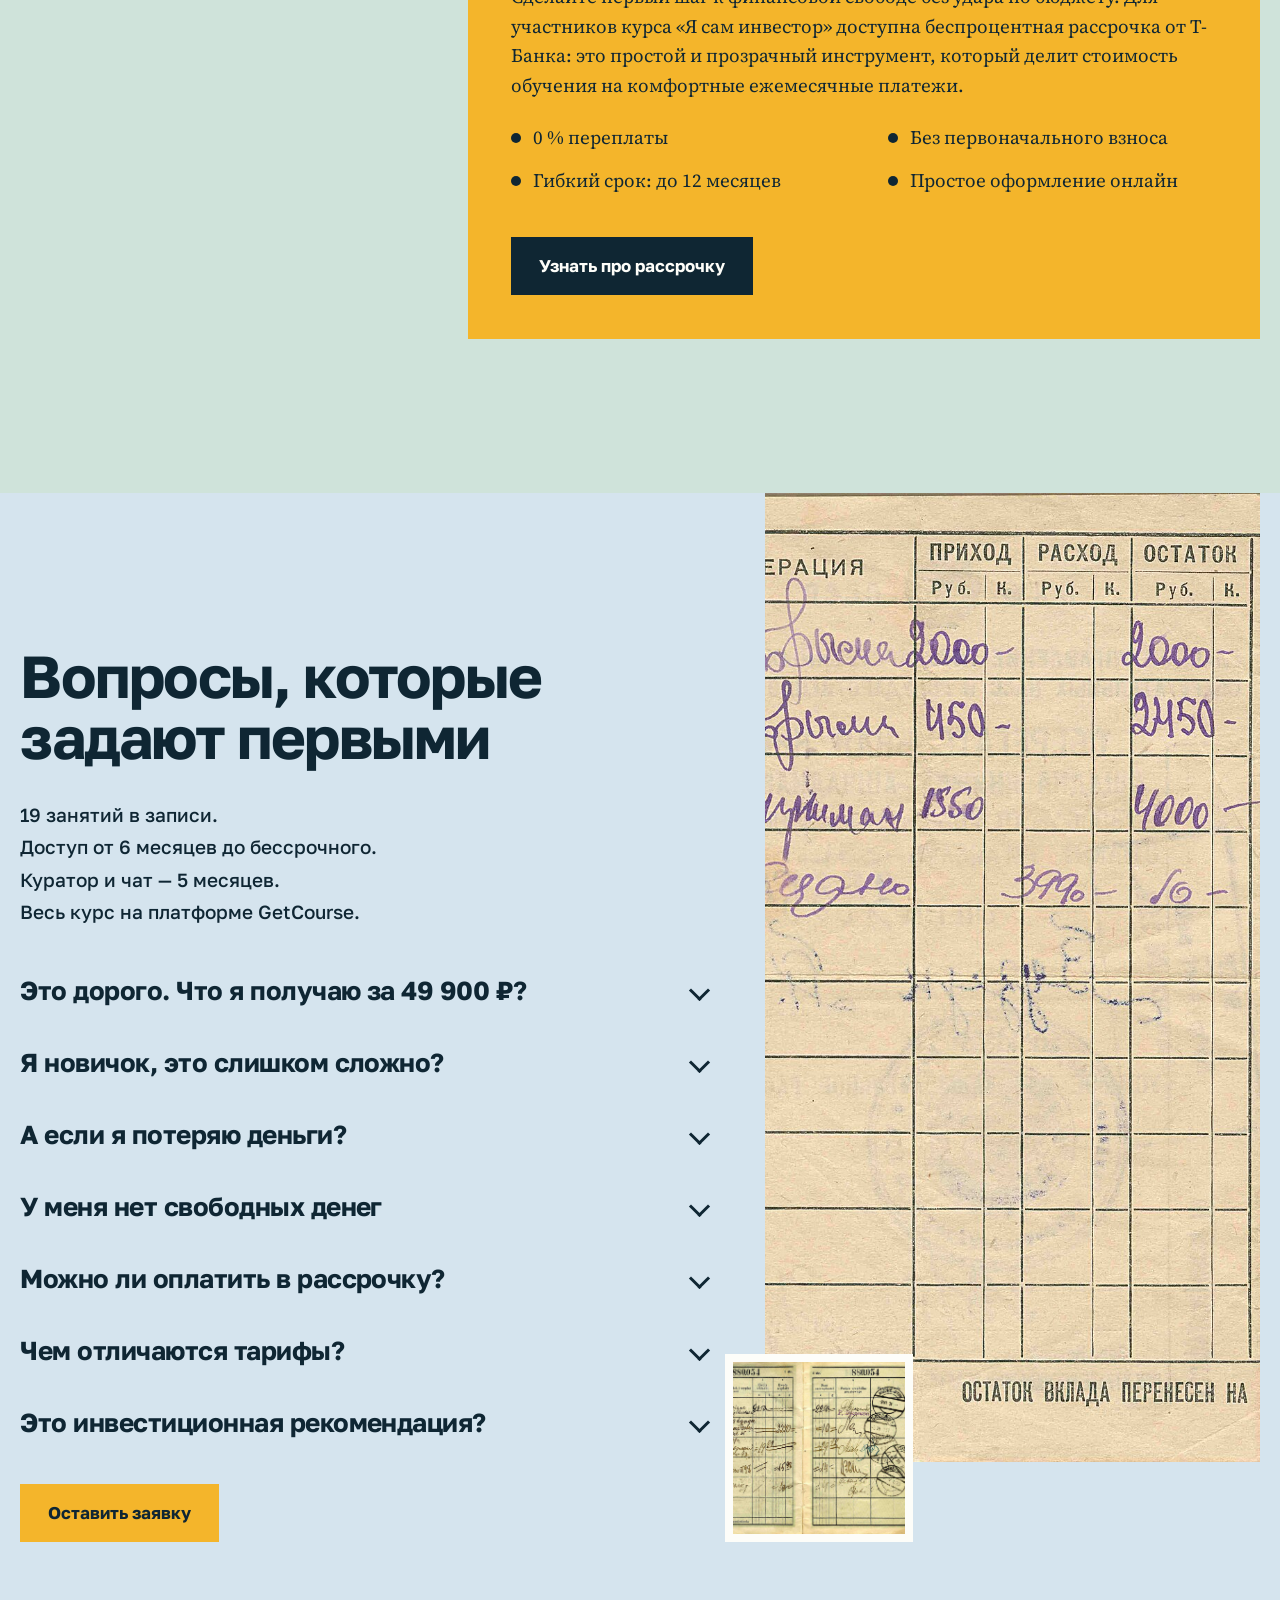
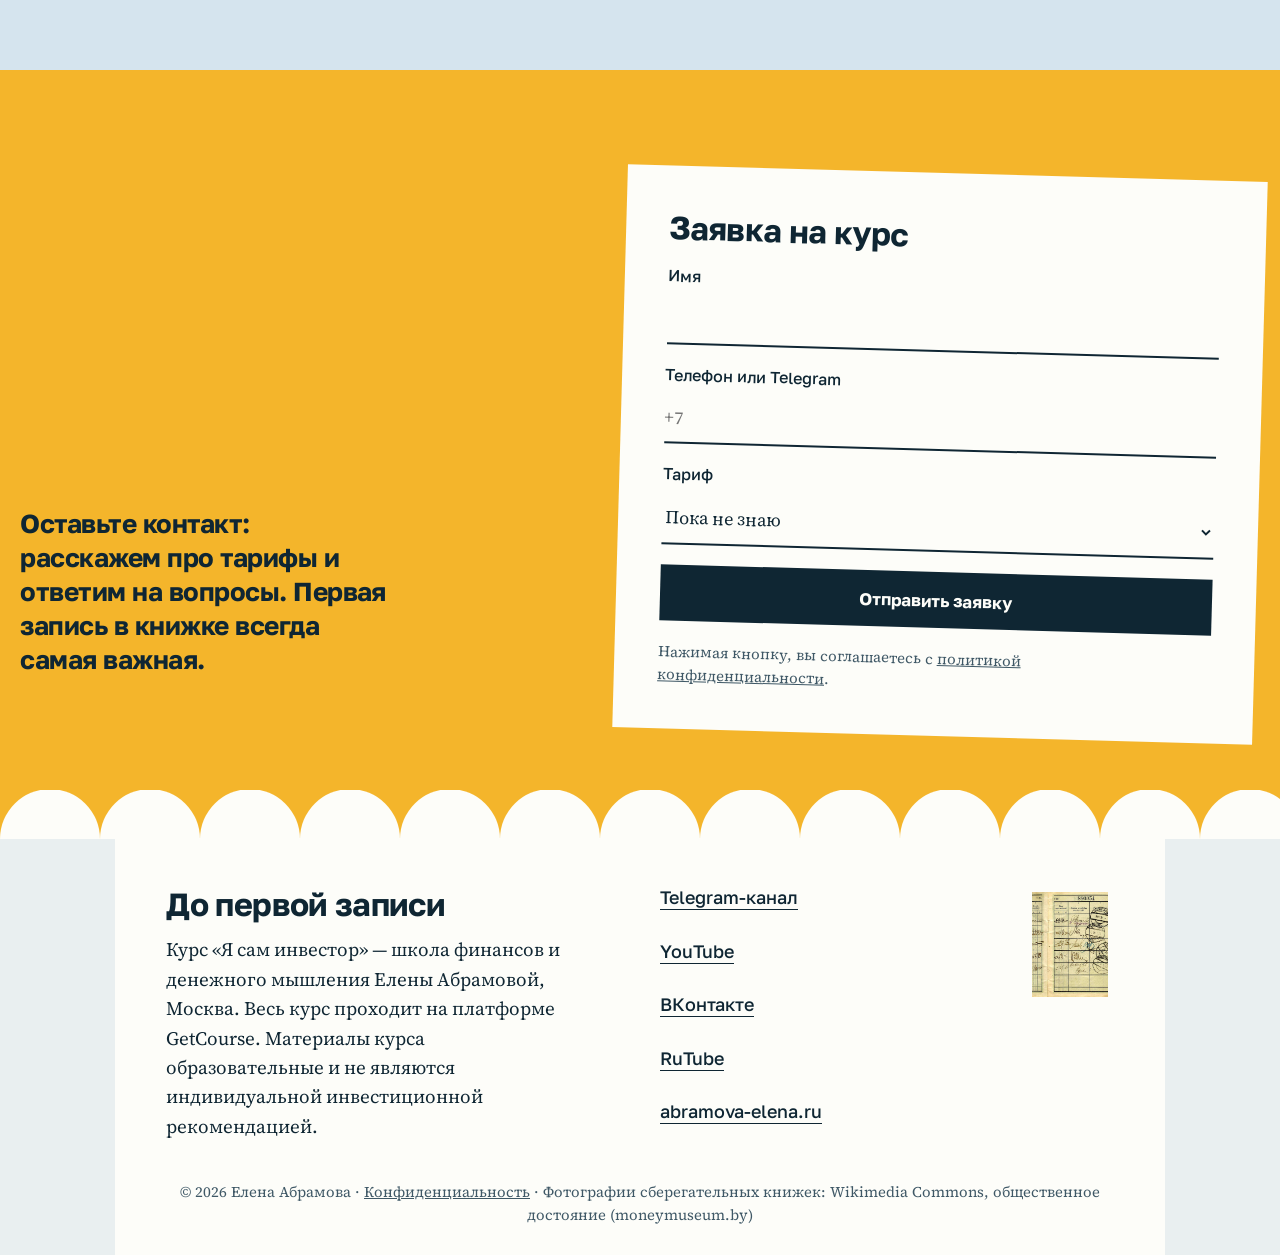
==== commit 7dfd0ecb: "Упоминание платформы GetCourse" ====
--- a/index.html
+++ b/index.html
@@ -114,7 +114,7 @@
   <div class="wrap content__grid">
     <div class="content__head">
       <h2 class="h2" data-r>Содержание курса</h2>
-      <p class="lead" data-r>19 занятий: теория плюс практика. Акции, облигации и фонды, от выбора брокера до своего портфеля.</p>
+      <p class="lead" data-r>19 занятий: теория плюс практика. Акции, облигации и фонды, от выбора брокера до своего портфеля. Весь курс проходит на платформе GetCourse.</p>
       <div class="bonus" data-r>
         <h3>Бонусы участникам</h3>
         <ul><li>Авторская таблица учёта инвестиций</li><li>Конспект по каждому занятию</li><li>Чек-листы по выбору акций, облигаций и фондов</li><li>Закрытый чат с единомышленниками</li></ul>
@@ -141,7 +141,7 @@
   </div>
   <div class="prog" aria-hidden="true"><span id="progBar"></span></div>
   <ul class="track" id="track">
-    <li style="--gap:40px"><h3>Занятия в записи</h3><p>19 занятий смотрите в своём темпе. Доступ к материалам: от 6 месяцев до бессрочного, в зависимости от тарифа.</p><div class="ph"><img src="assets/book-empty.jpg" alt="Начало записей в сберегательной книжке" loading="lazy" style="--z:1.7;--ox:18%;--oy:8%"></div></li>
+    <li style="--gap:40px"><h3>Занятия в записи</h3><p>19 занятий на платформе GetCourse смотрите в своём темпе. Доступ к материалам: от 6 месяцев до бессрочного, в зависимости от тарифа.</p><div class="ph"><img src="assets/book-empty.jpg" alt="Начало записей в сберегательной книжке" loading="lazy" style="--z:1.7;--ox:18%;--oy:8%"></div></li>
     <li style="--gap:110px"><h3>Конспекты и таблицы</h3><p>К каждому занятию конспект. Плюс авторский шаблон учёта ваших инвестиций в Excel-таблице. Плюс чек-листы по выбору акций, облигаций и фондов.</p><div class="ph"><img src="assets/book-soviet.jpg" alt="Заголовки граф: приход, расход, остаток" loading="lazy" style="--z:2.3;--ox:42%;--oy:7%"></div></li>
     <li style="--gap:60px"><h3>Домашние задания</h3><p>Базовые задания есть в каждом тарифе. В «Инвесторе» их проверяет куратор и даёт обратную связь 5 месяцев.</p><div class="ph"><img src="assets/book-soviet.jpg" alt="Рукописные записи вкладов" loading="lazy" style="--z:2.4;--ox:22%;--oy:26%"></div></li>
     <li style="--gap:130px"><h3>Разборы с Еленой</h3><p>Четыре онлайн-встречи «вопрос — ответ», раз в месяц, с личным участием Елены. Тарифы «Инвестор» и «Премиум VIP».</p><div class="ph"><img src="assets/book-pko.jpg" alt="Почтовые печати на странице книжки" loading="lazy" style="--z:2.2;--ox:86%;--oy:40%"></div></li>
@@ -227,7 +227,7 @@
   <div class="wrap faq__grid">
     <div class="faq__main">
       <h2 class="h2" data-r>Вопросы, которые задают первыми</h2>
-      <p class="facts" data-r>19 занятий в записи.<br>Доступ от 6 месяцев до бессрочного.<br>Куратор и чат — 5 месяцев.</p>
+      <p class="facts" data-r>19 занятий в записи.<br>Доступ от 6 месяцев до бессрочного.<br>Куратор и чат — 5 месяцев.<br>Весь курс на платформе GetCourse.</p>
       <div class="qa" data-r>
         <details><summary>Это дорого. Что я получаю за 49 900 ₽?</summary><p>В «Старте» 19 занятий, конспекты и шаблон таблицы учёта: около 2 630 ₽ за занятие. Если нужны проверка заданий и живые разборы с Еленой, есть «Инвестор». Курс — это обучение, доходность он не обещает.</p></details>
         <details><summary>Я новичок, это слишком сложно?</summary><p>Курс начинается с основ. К каждому занятию есть конспект и задание, а в «Инвесторе» куратор проверяет работы и подсказывает, что поправить.</p></details>
@@ -271,7 +271,7 @@
   <div class="foot__panel">
     <div class="foot__msg">
       <p class="h3">До первой записи</p>
-      <p>Курс «Я сам инвестор» — школа финансов и денежного мышления Елены Абрамовой, Москва. Материалы курса образовательные и не являются индивидуальной инвестиционной рекомендацией.</p>
+      <p>Курс «Я сам инвестор» — школа финансов и денежного мышления Елены Абрамовой, Москва. Весь курс проходит на платформе GetCourse. Материалы курса образовательные и не являются индивидуальной инвестиционной рекомендацией.</p>
     </div>
     <div class="foot__addr">
       <img class="foot__stamp" src="assets/book-pko.jpg" width="88" height="117" alt="Печать на странице сберегательной книжки" loading="lazy">
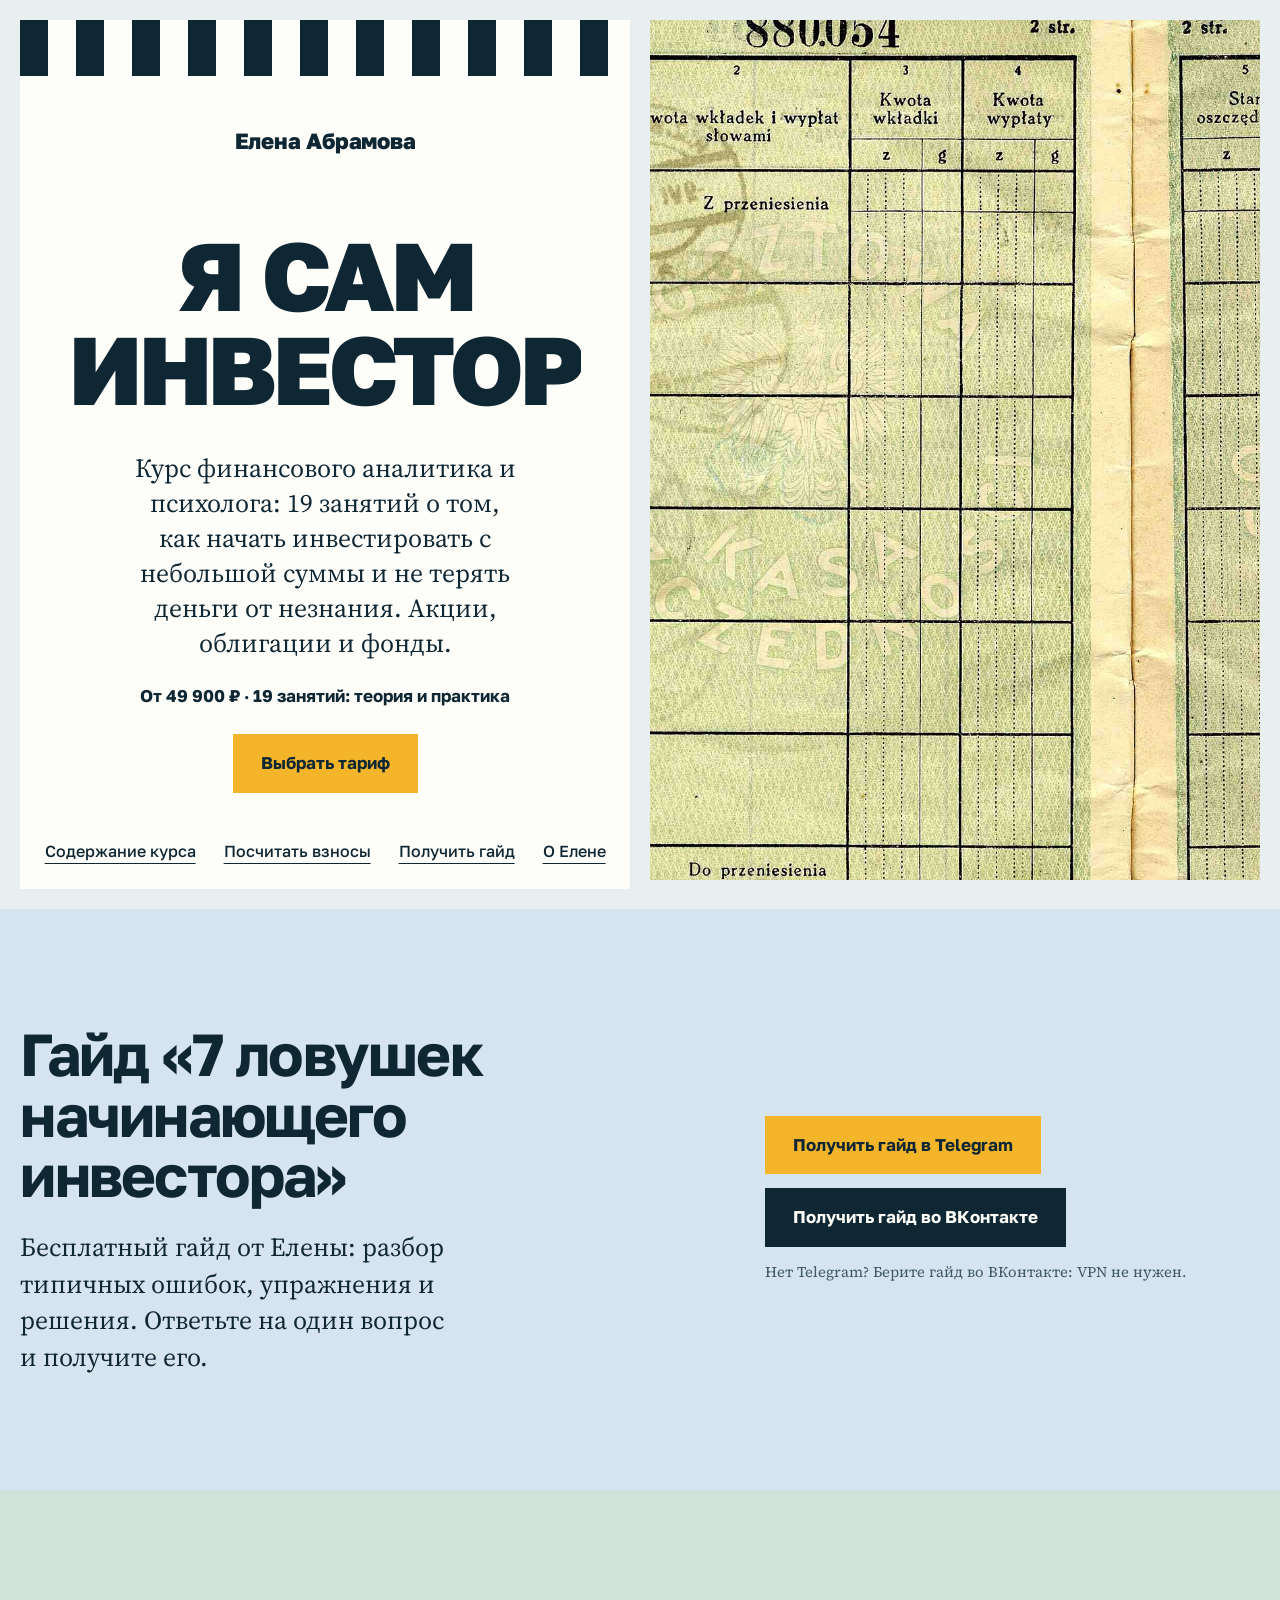
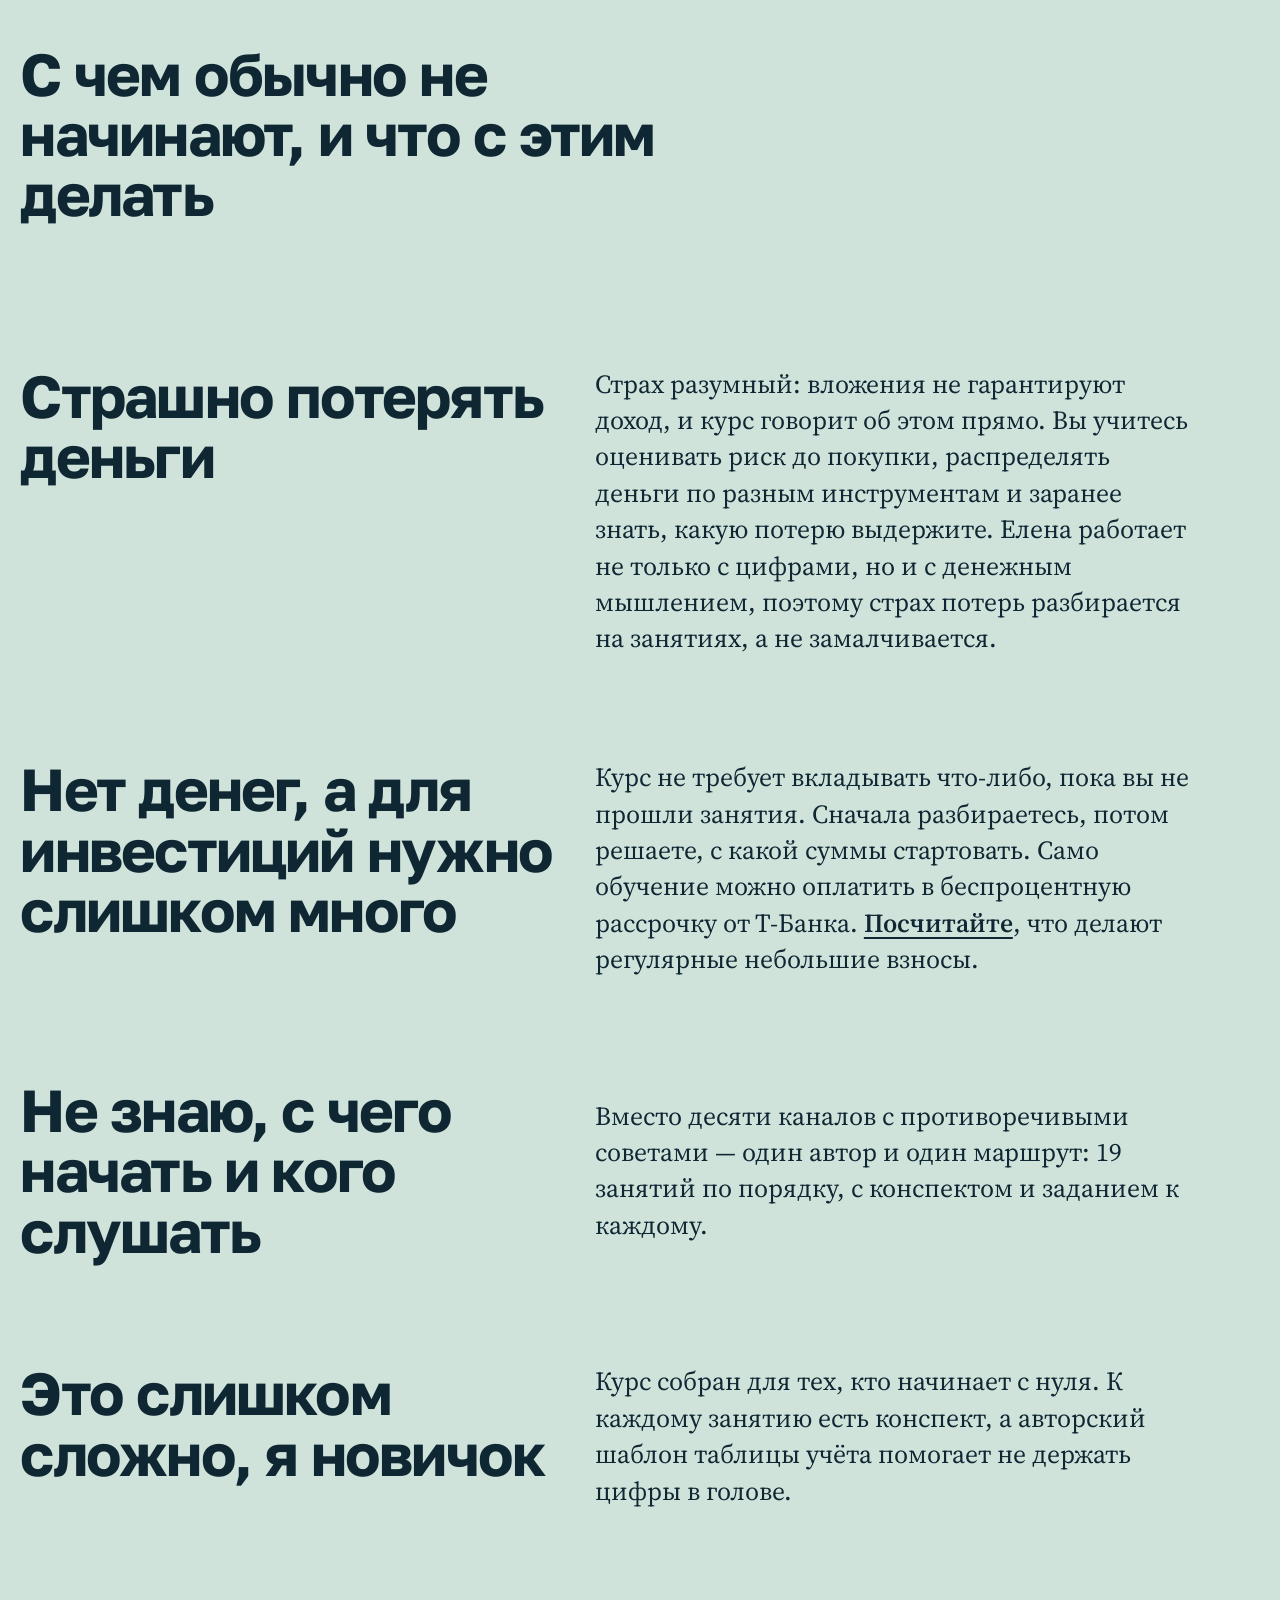
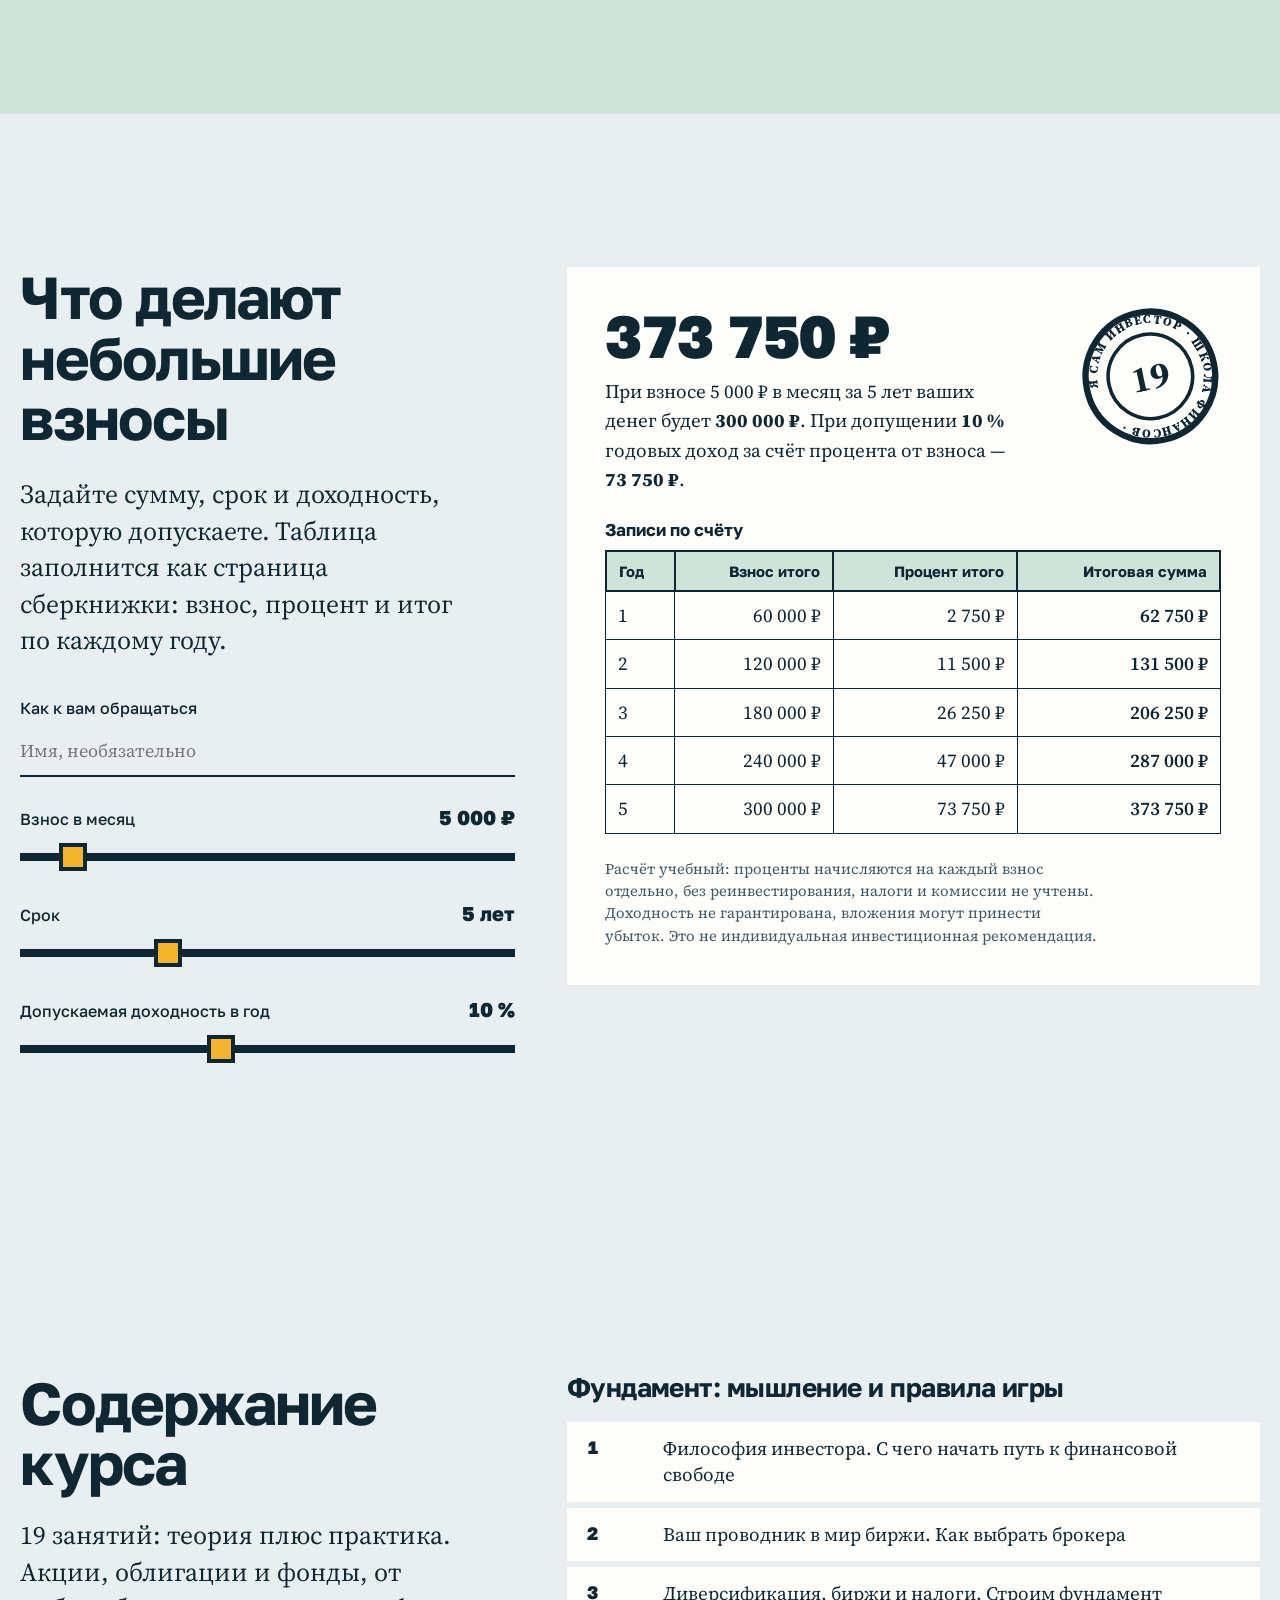
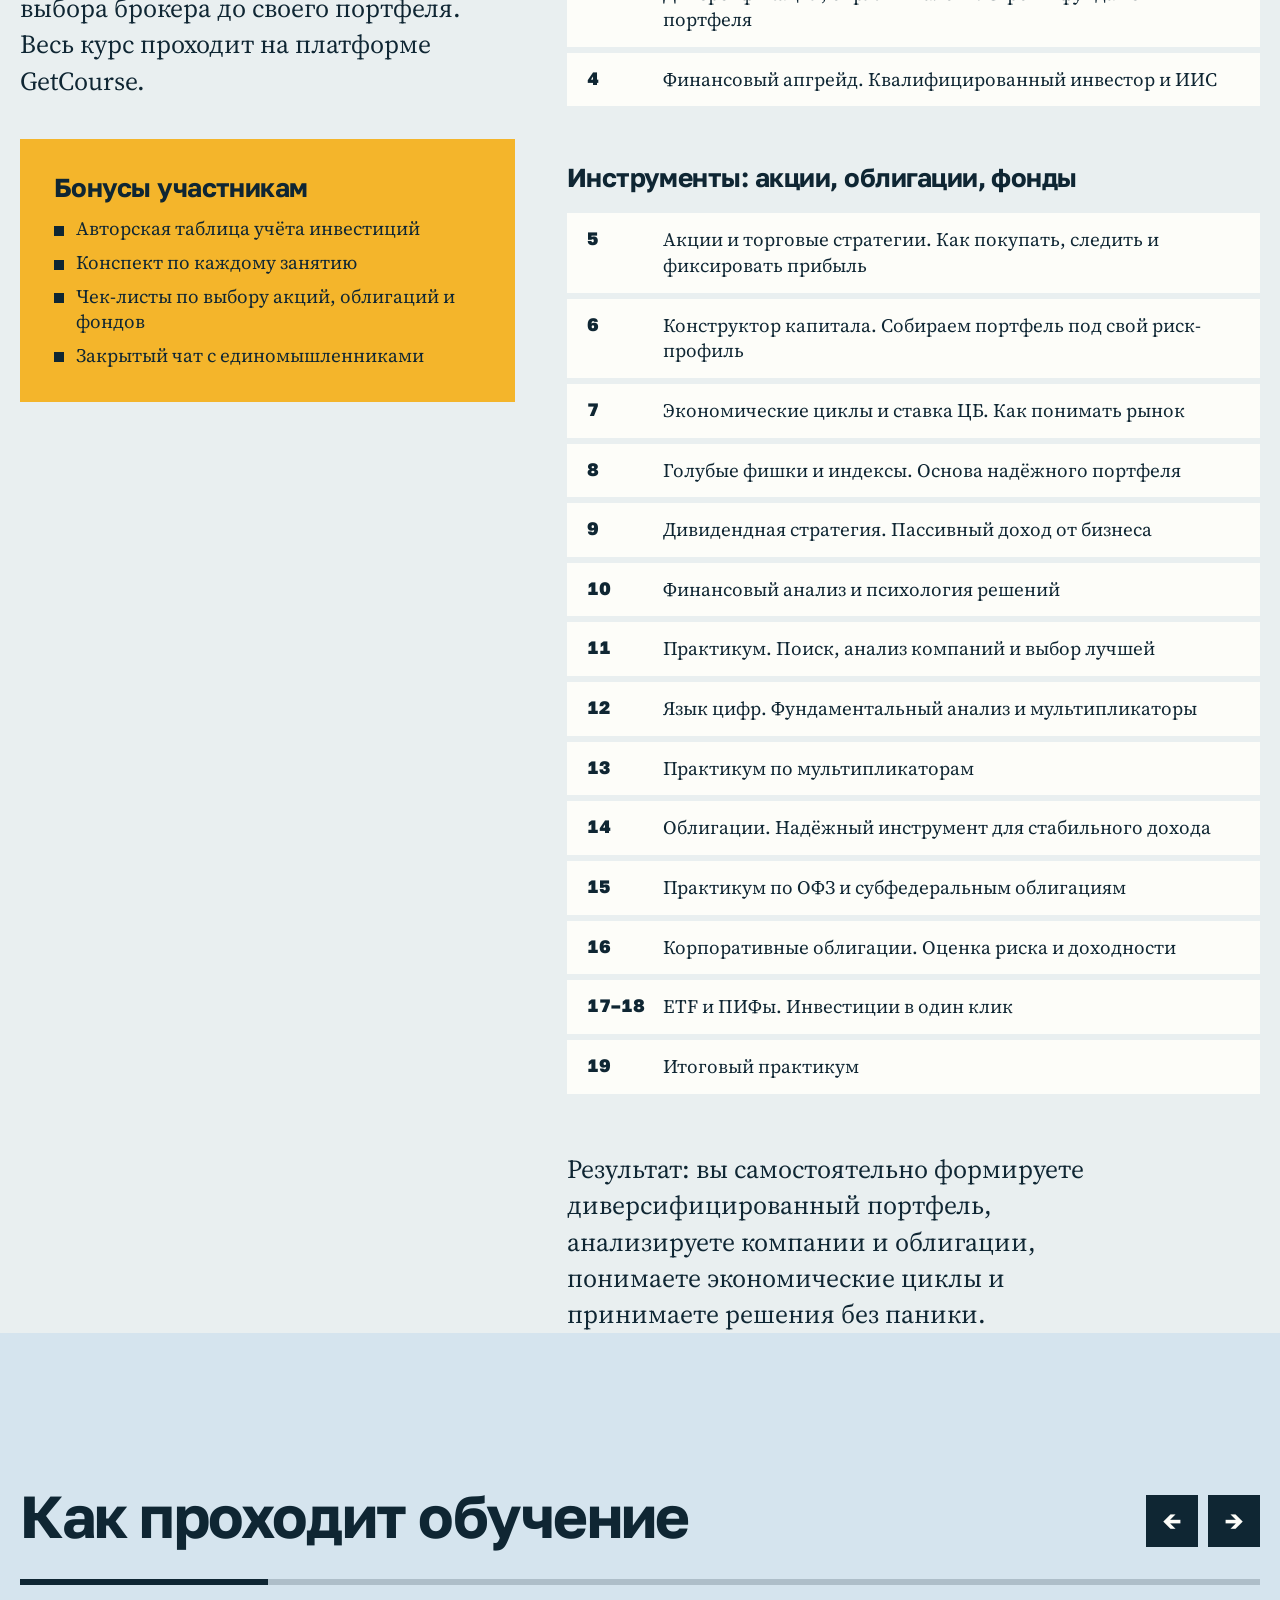
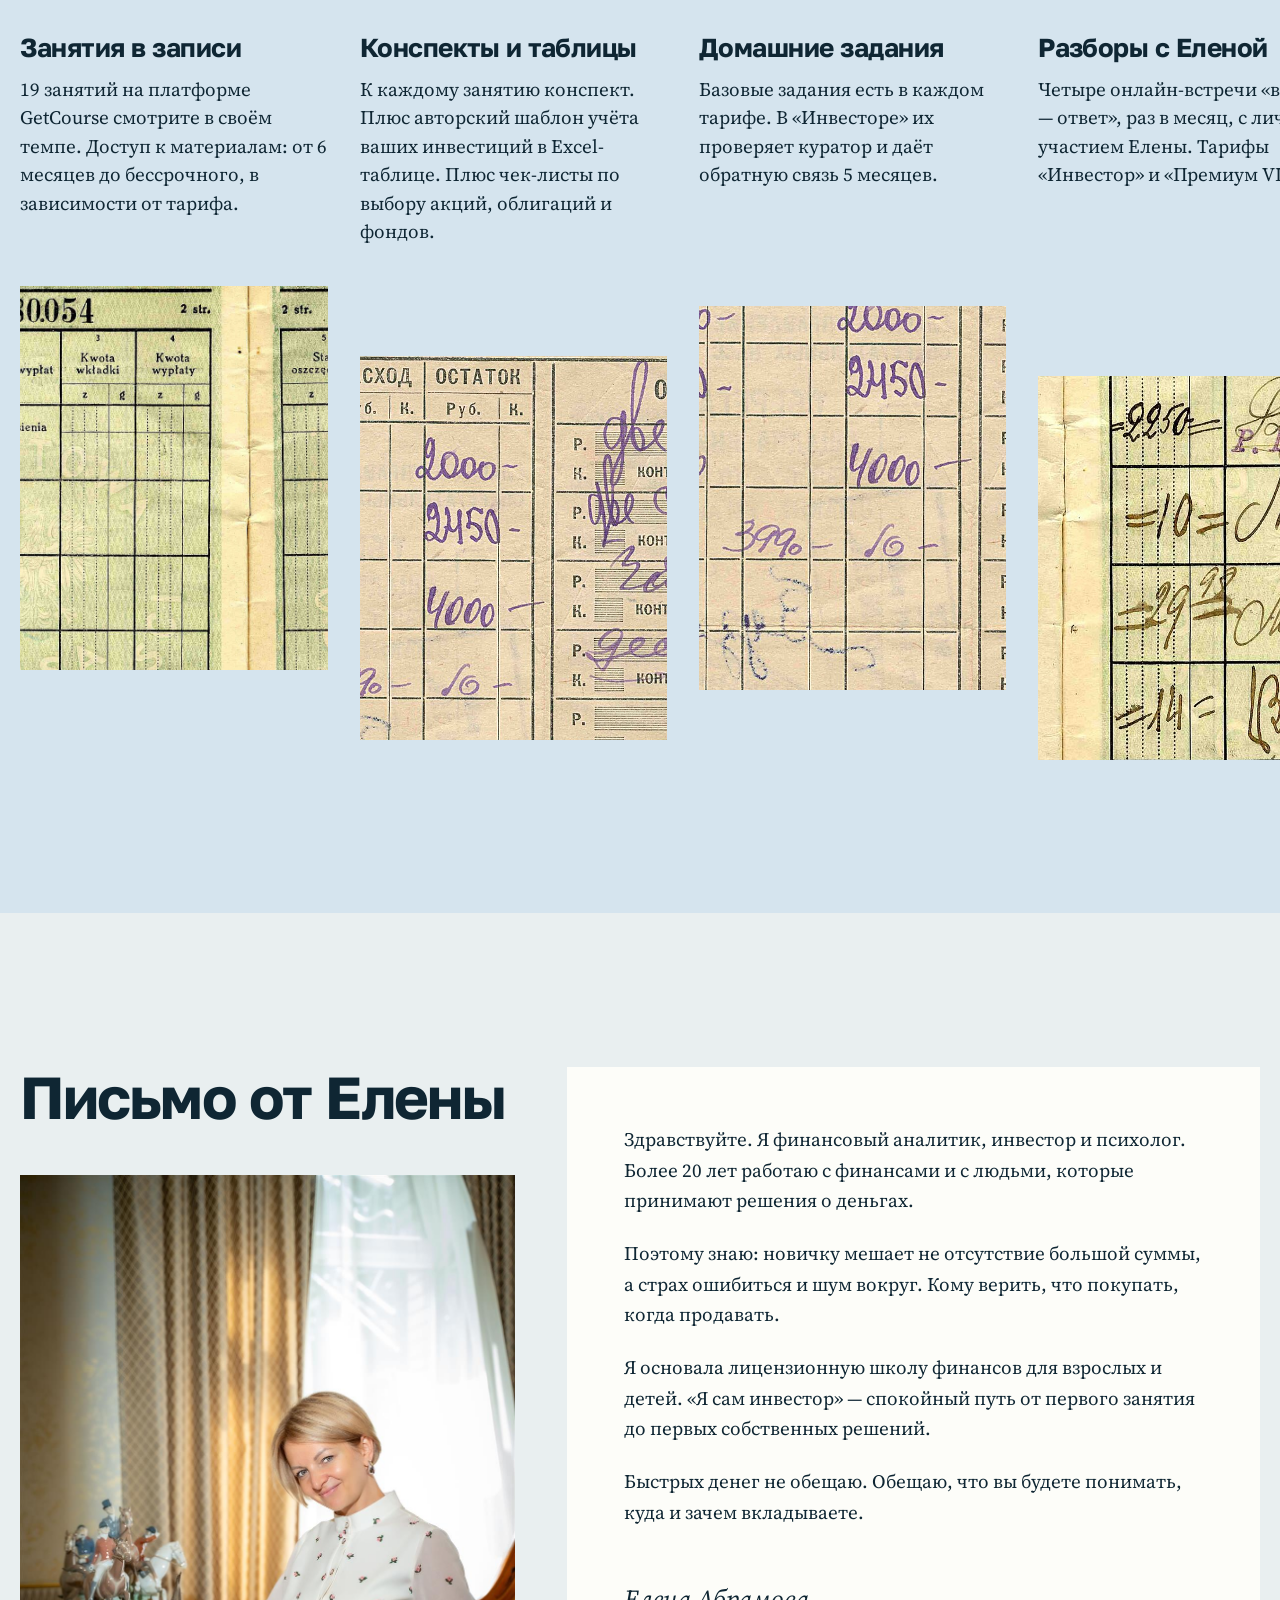
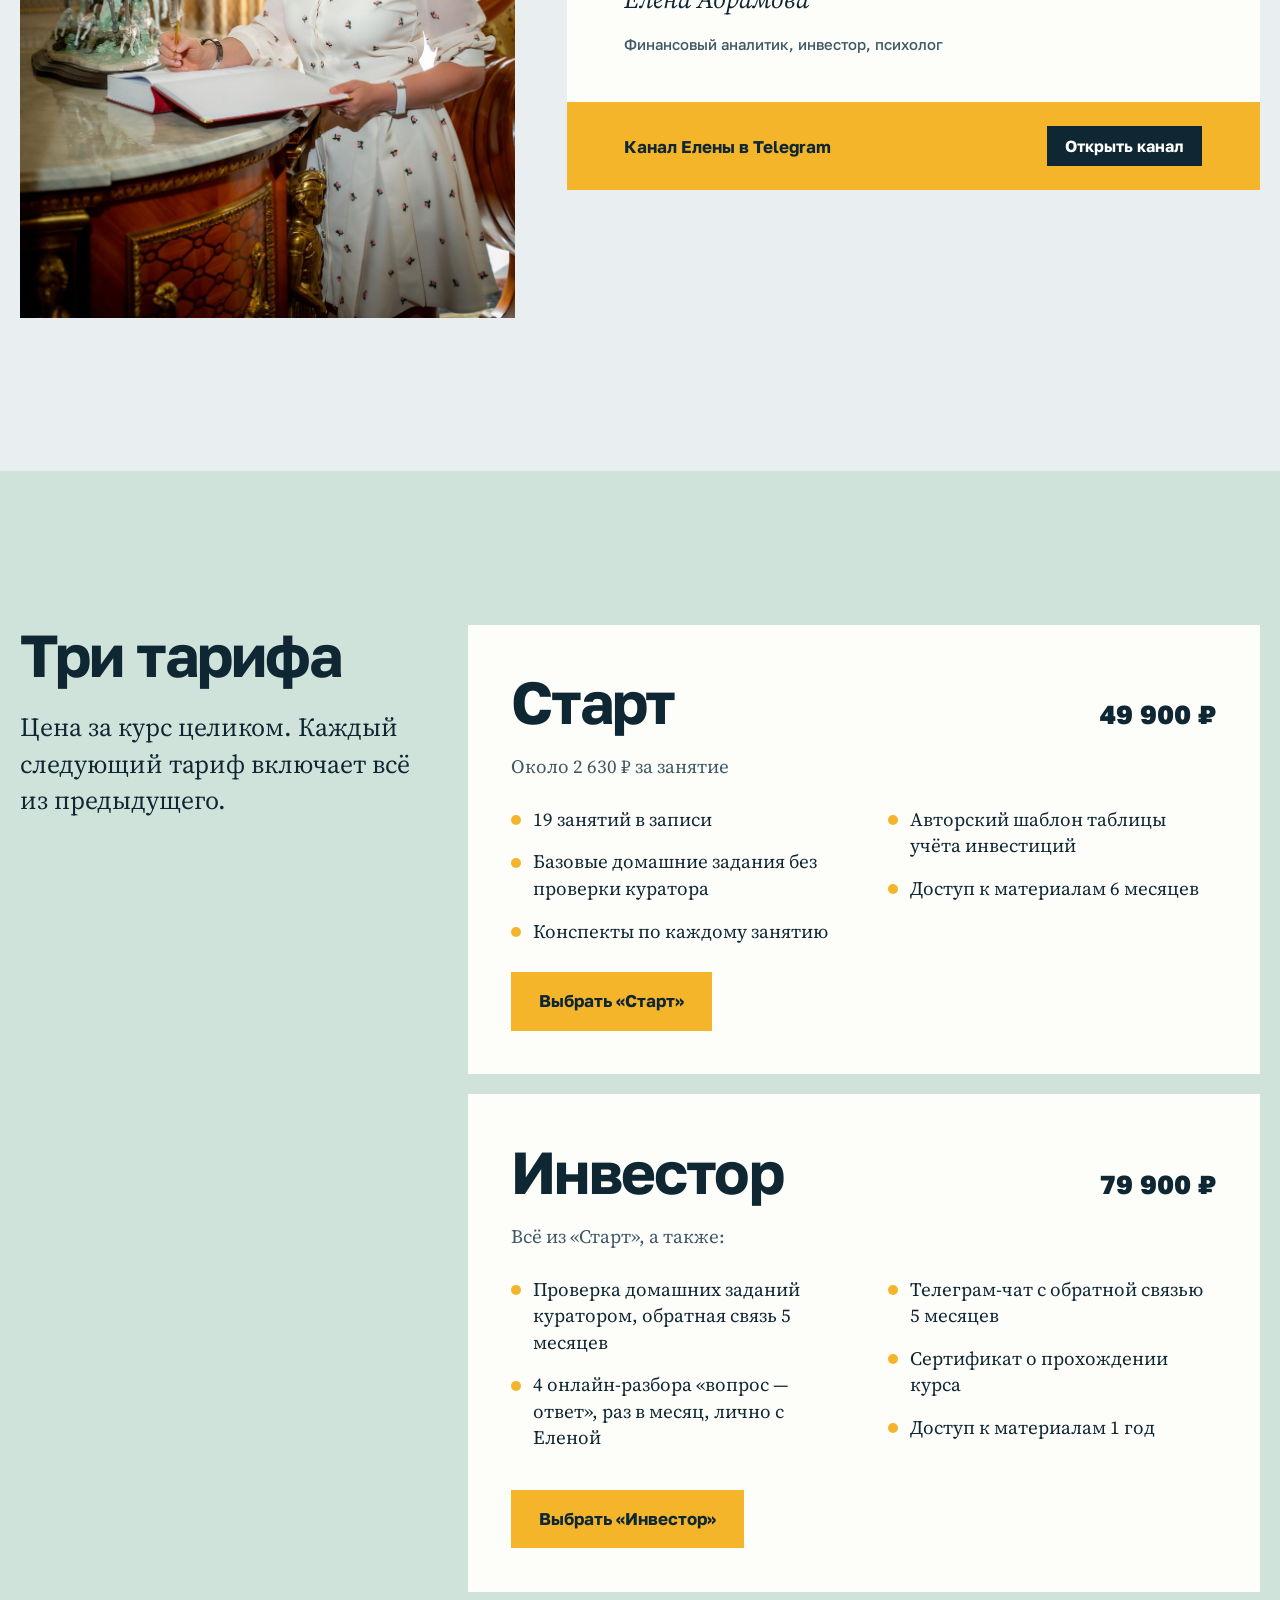
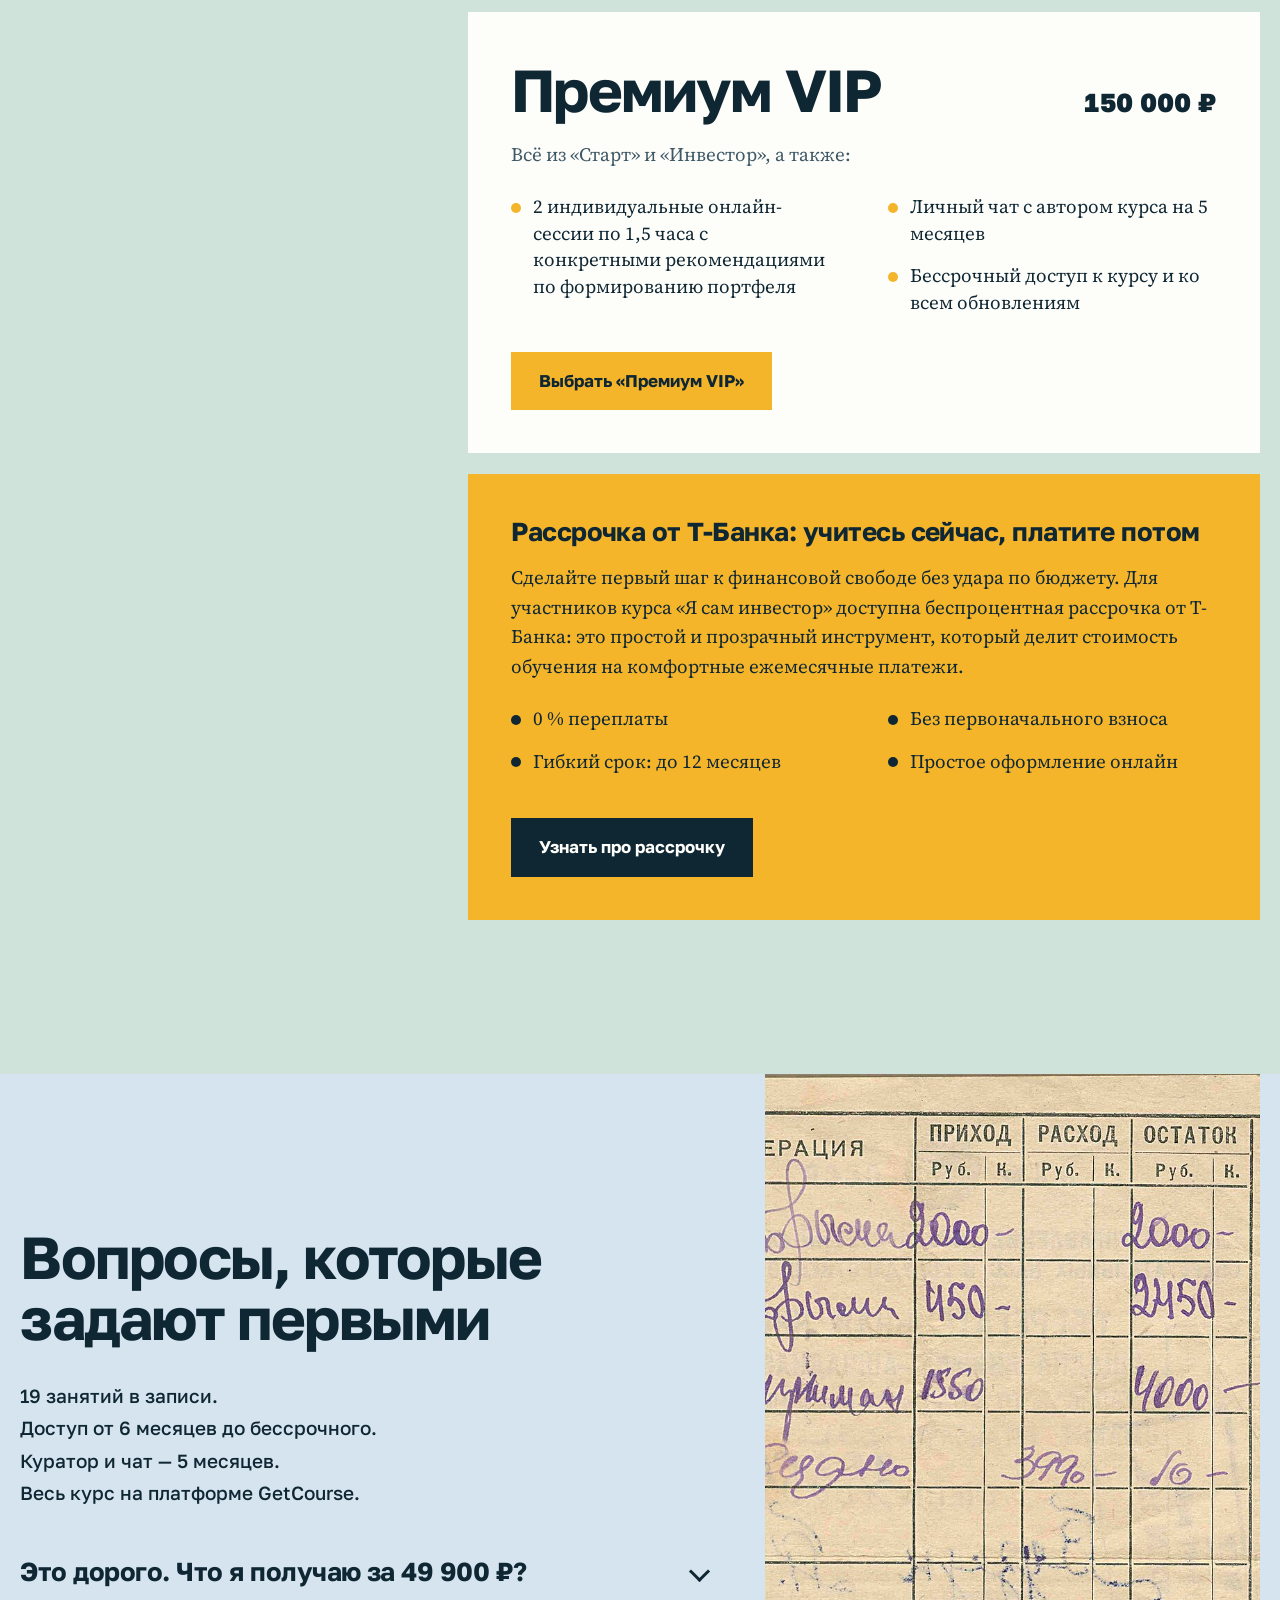
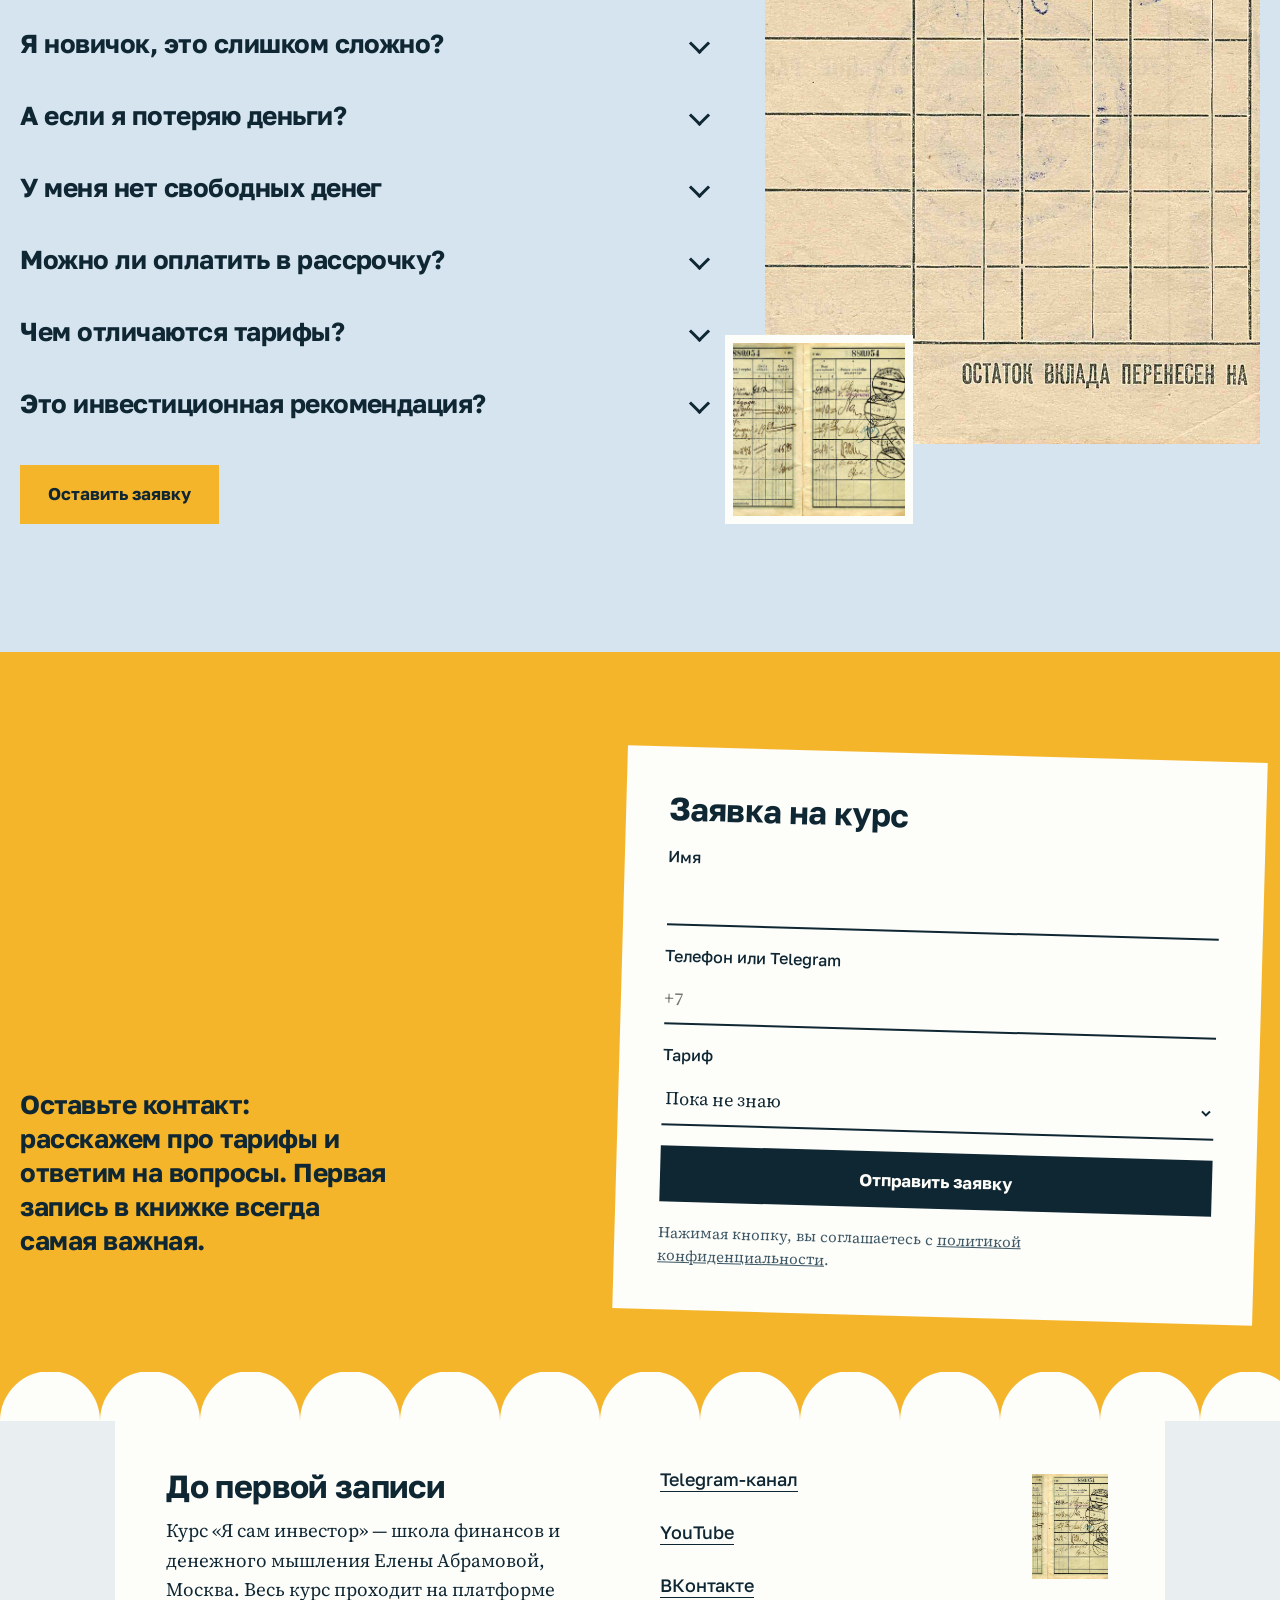
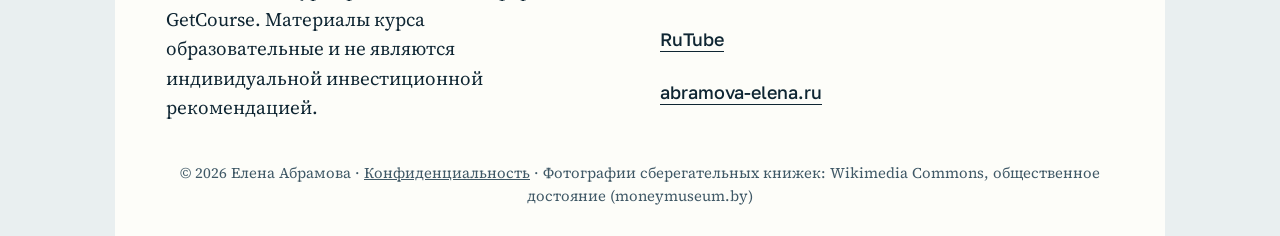
==== commit aaf94e3d: "Гайд на сайте, О Елене" ====
--- a/index.html
+++ b/index.html
@@ -18,7 +18,7 @@
 <header class="bar" id="bar">
   <a class="bar__mark" href="#top">Елена Абрамова</a>
   <nav class="bar__nav" aria-label="Разделы">
-    <a href="#calc">Расчёт</a><a href="#content">Содержание</a><a href="#program">Программа</a><a href="#price">Тарифы</a><a href="#faq">Вопросы</a>
+    <a href="#guide">Гайд</a><a href="#calc">Расчёт</a><a href="#content">Содержание</a><a href="#program">Программа</a><a href="#price">Тарифы</a><a href="#faq">Вопросы</a>
   </nav>
   <a class="btn btn--sm" href="#price">Выбрать тариф</a>
 </header>
@@ -34,12 +34,26 @@
       <p class="hero__facts">От 49 900 ₽ · 19 занятий: теория и практика</p>
       <a class="btn" href="#price">Выбрать тариф</a>
     </div>
-    <nav class="hero__links" aria-label="Быстрые ссылки"><a href="#content">Содержание курса</a><a href="#calc">Посчитать взносы</a><a href="#about">Об Елене</a></nav>
+    <nav class="hero__links" aria-label="Быстрые ссылки"><a href="#content">Содержание курса</a><a href="#calc">Посчитать взносы</a><a href="#guide">Получить гайд</a><a href="#about">О Елене</a></nav>
   </div>
   <div class="hero__room">
     <img class="slide on" src="assets/book-empty.jpg" width="1920" height="1452" alt="Пустая страница сберегательной книжки 1930-х годов, готовая к первой записи" style="object-position:22% 40%">
     <img class="slide" src="assets/book-pko.jpg" width="1920" height="1452" alt="Сберегательная книжка с первыми записями вкладов и печатями" style="object-position:70% 40%">
     <img class="slide" src="assets/book-soviet.jpg" width="1920" height="1395" alt="Страница советской сберегательной книжки: приход, расход, остаток" style="object-position:18% 30%">
+  </div>
+</section>
+
+<section class="guide field--sky" id="guide">
+  <div class="wrap guide__grid">
+    <div>
+      <h2 class="h2" data-r>Гайд «7 ловушек начинающего инвестора»</h2>
+      <p class="lead" data-r>Бесплатный гайд от Елены: разбор типичных ошибок, упражнения и решения. Ответьте на один вопрос и получите его.</p>
+    </div>
+    <div class="guide__btns" data-r>
+      <a class="btn" href="https://t.me/trip_wire_super_bot?start=06c63692b581" target="_blank" rel="noopener">Получить гайд в Telegram</a>
+      <a class="btn btn--ink" href="https://vk.me/club237108351?ref=06c63692b581" target="_blank" rel="noopener">Получить гайд во ВКонтакте</a>
+      <p class="note">Нет Telegram? Берите гайд во ВКонтакте: VPN не нужен.</p>
+    </div>
   </div>
 </section>
 
--- a/styles.css
+++ b/styles.css
@@ -253,3 +253,12 @@
 .tier--rass .btn{background:var(--ink);color:var(--paper)}
 .tier--rass h3{font-size:var(--s-lead)}
 @media(max-width:900px){.content__grid{grid-template-columns:1fr}.content__head{position:static}.les li{grid-template-columns:52px 1fr;padding:12px 14px}}
+
+/* guide */
+.guide{padding:clamp(72px,9vw,150px) 0}
+.guide__grid{display:grid;grid-template-columns:7fr 5fr;gap:clamp(24px,4vw,72px);align-items:center}
+.guide .lead{margin-top:24px}
+.guide__btns{display:grid;gap:14px;justify-items:start}
+.btn--ink{background:var(--ink);color:var(--paper)}
+.btn--ink:hover{background:#1c4157}
+@media(max-width:900px){.guide__grid{grid-template-columns:1fr}}
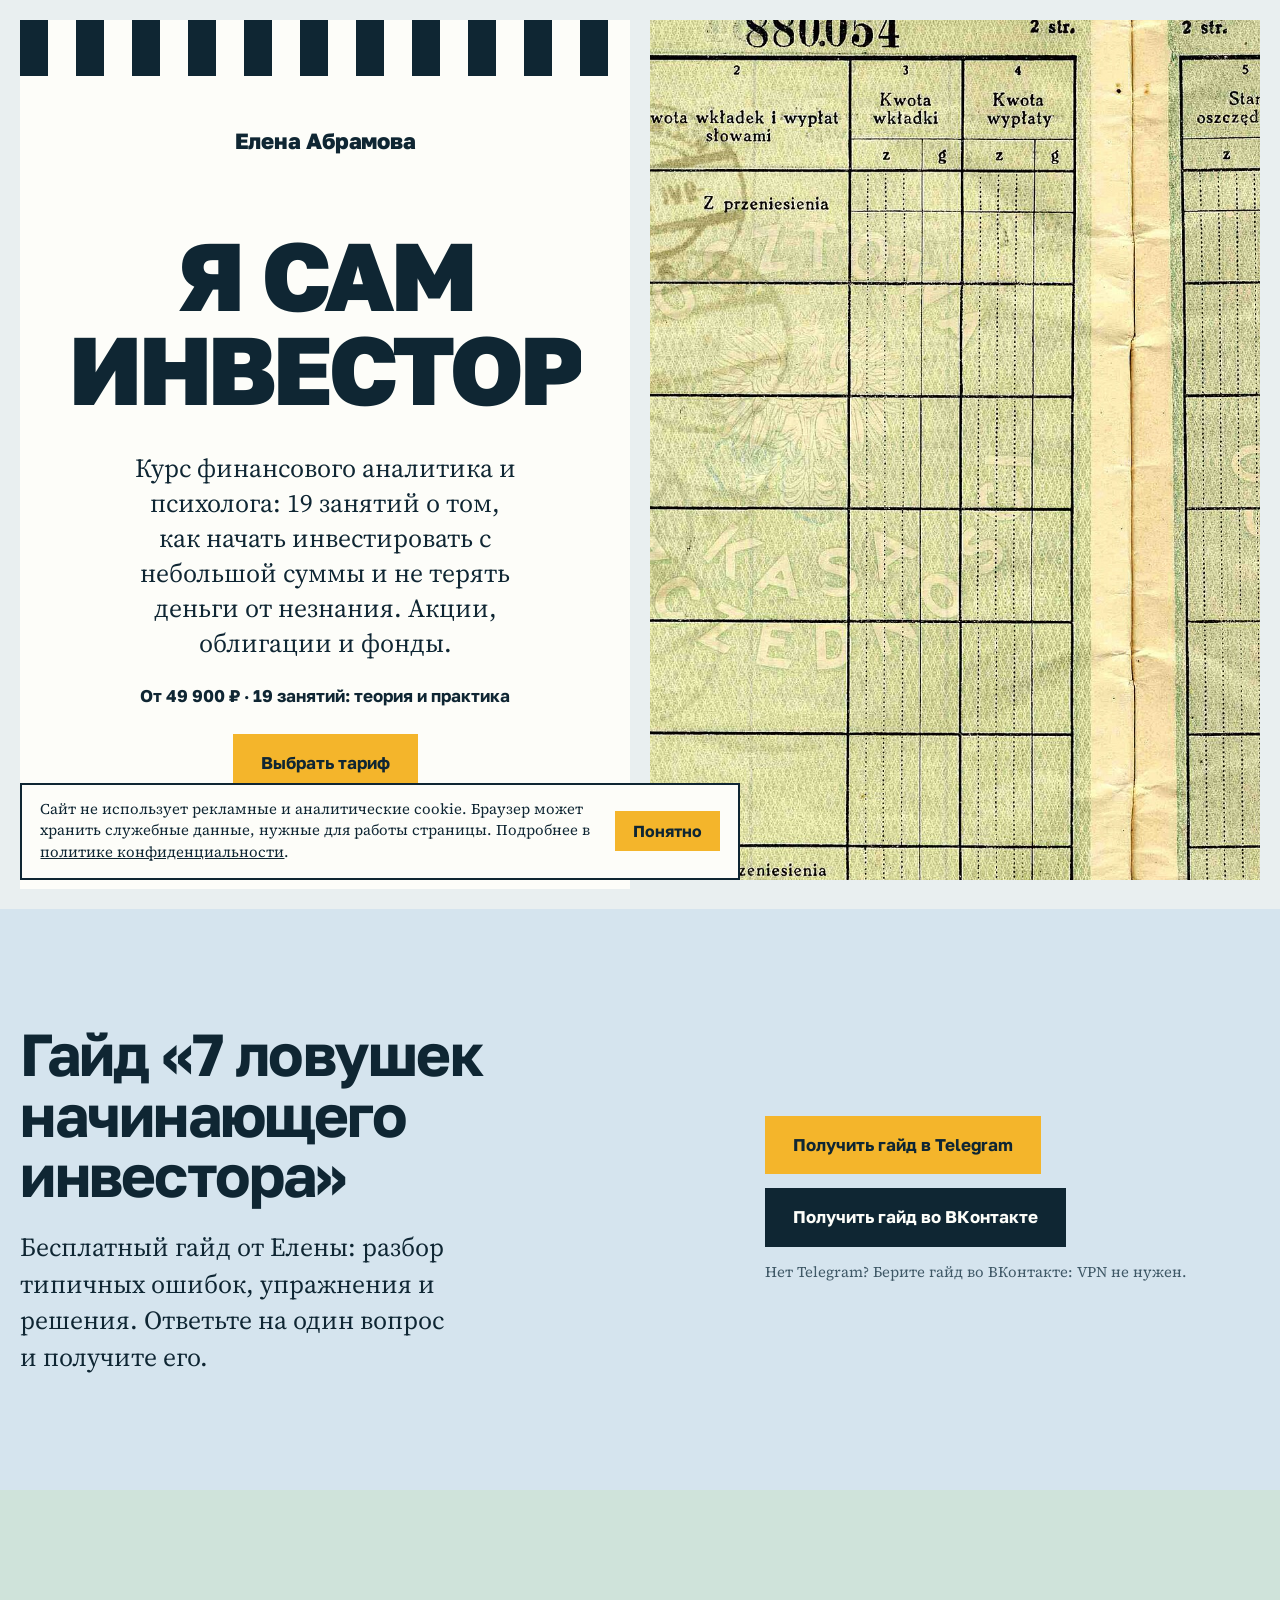
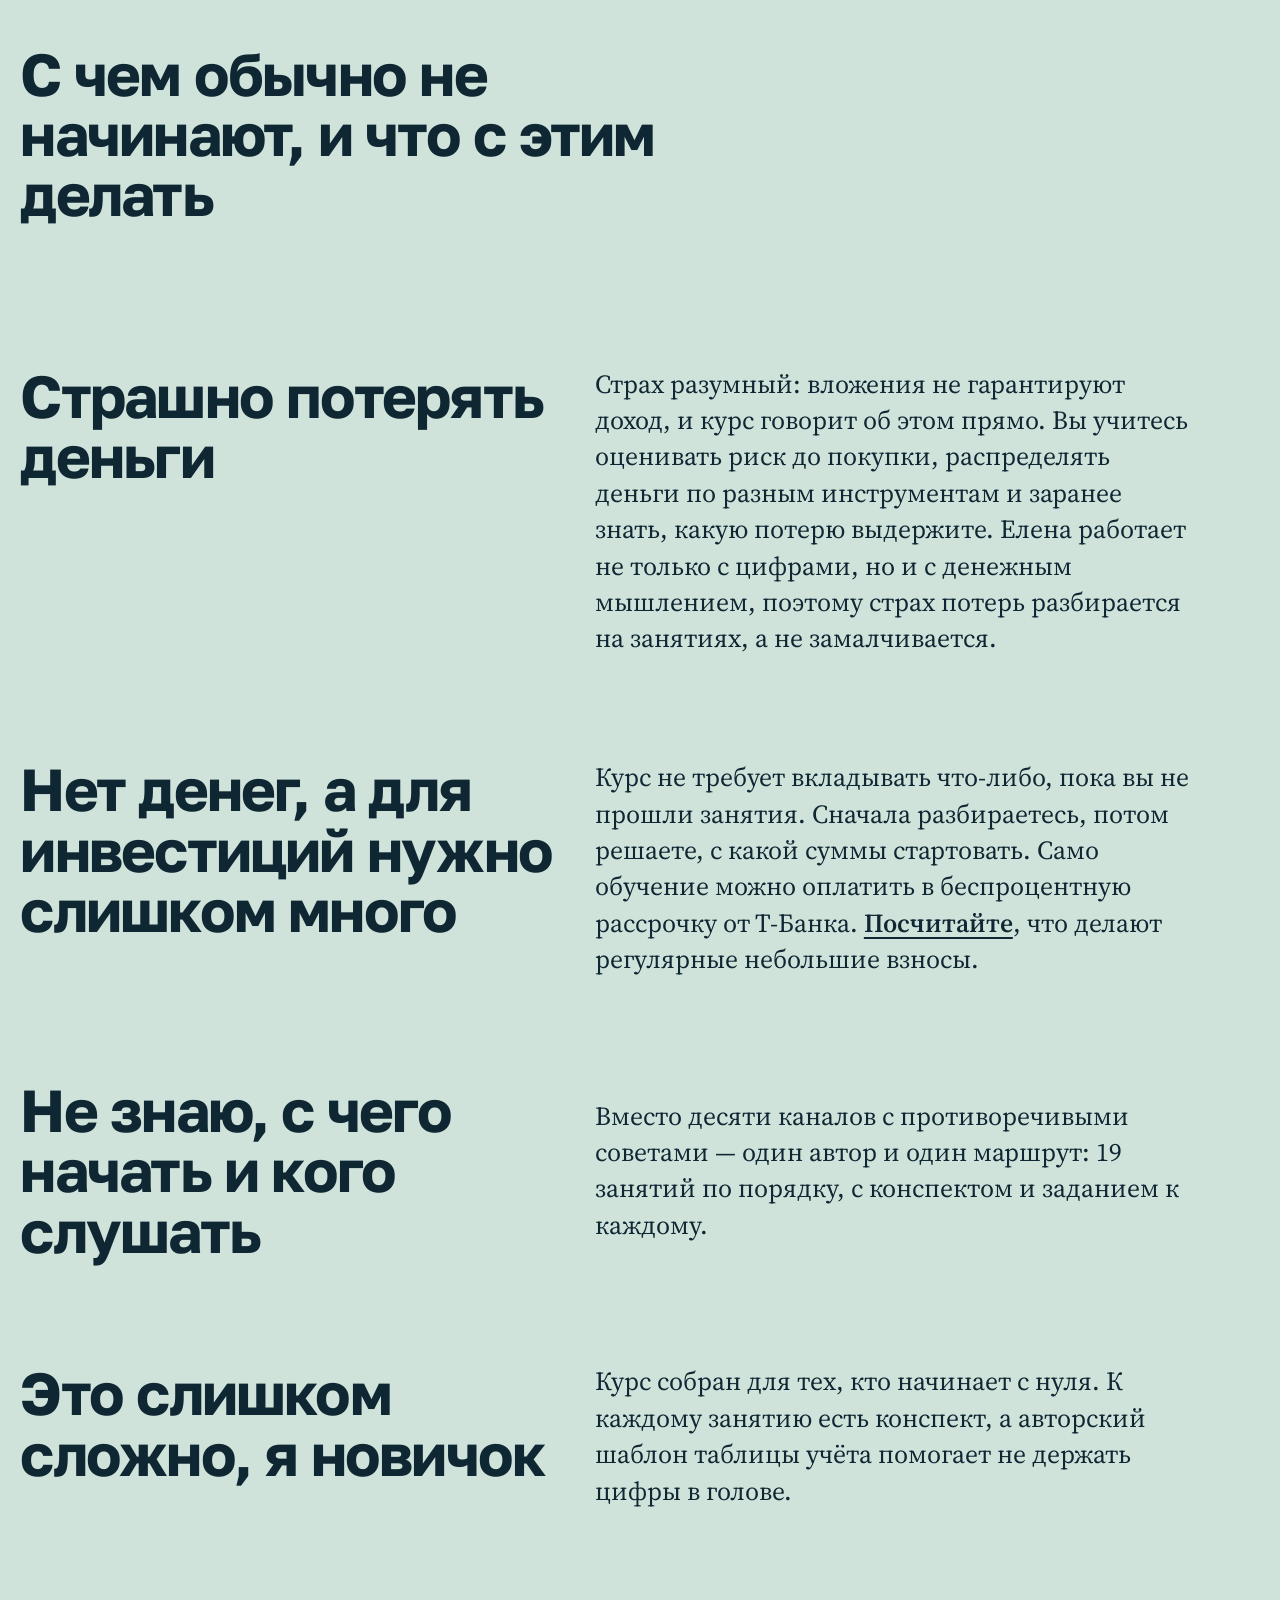
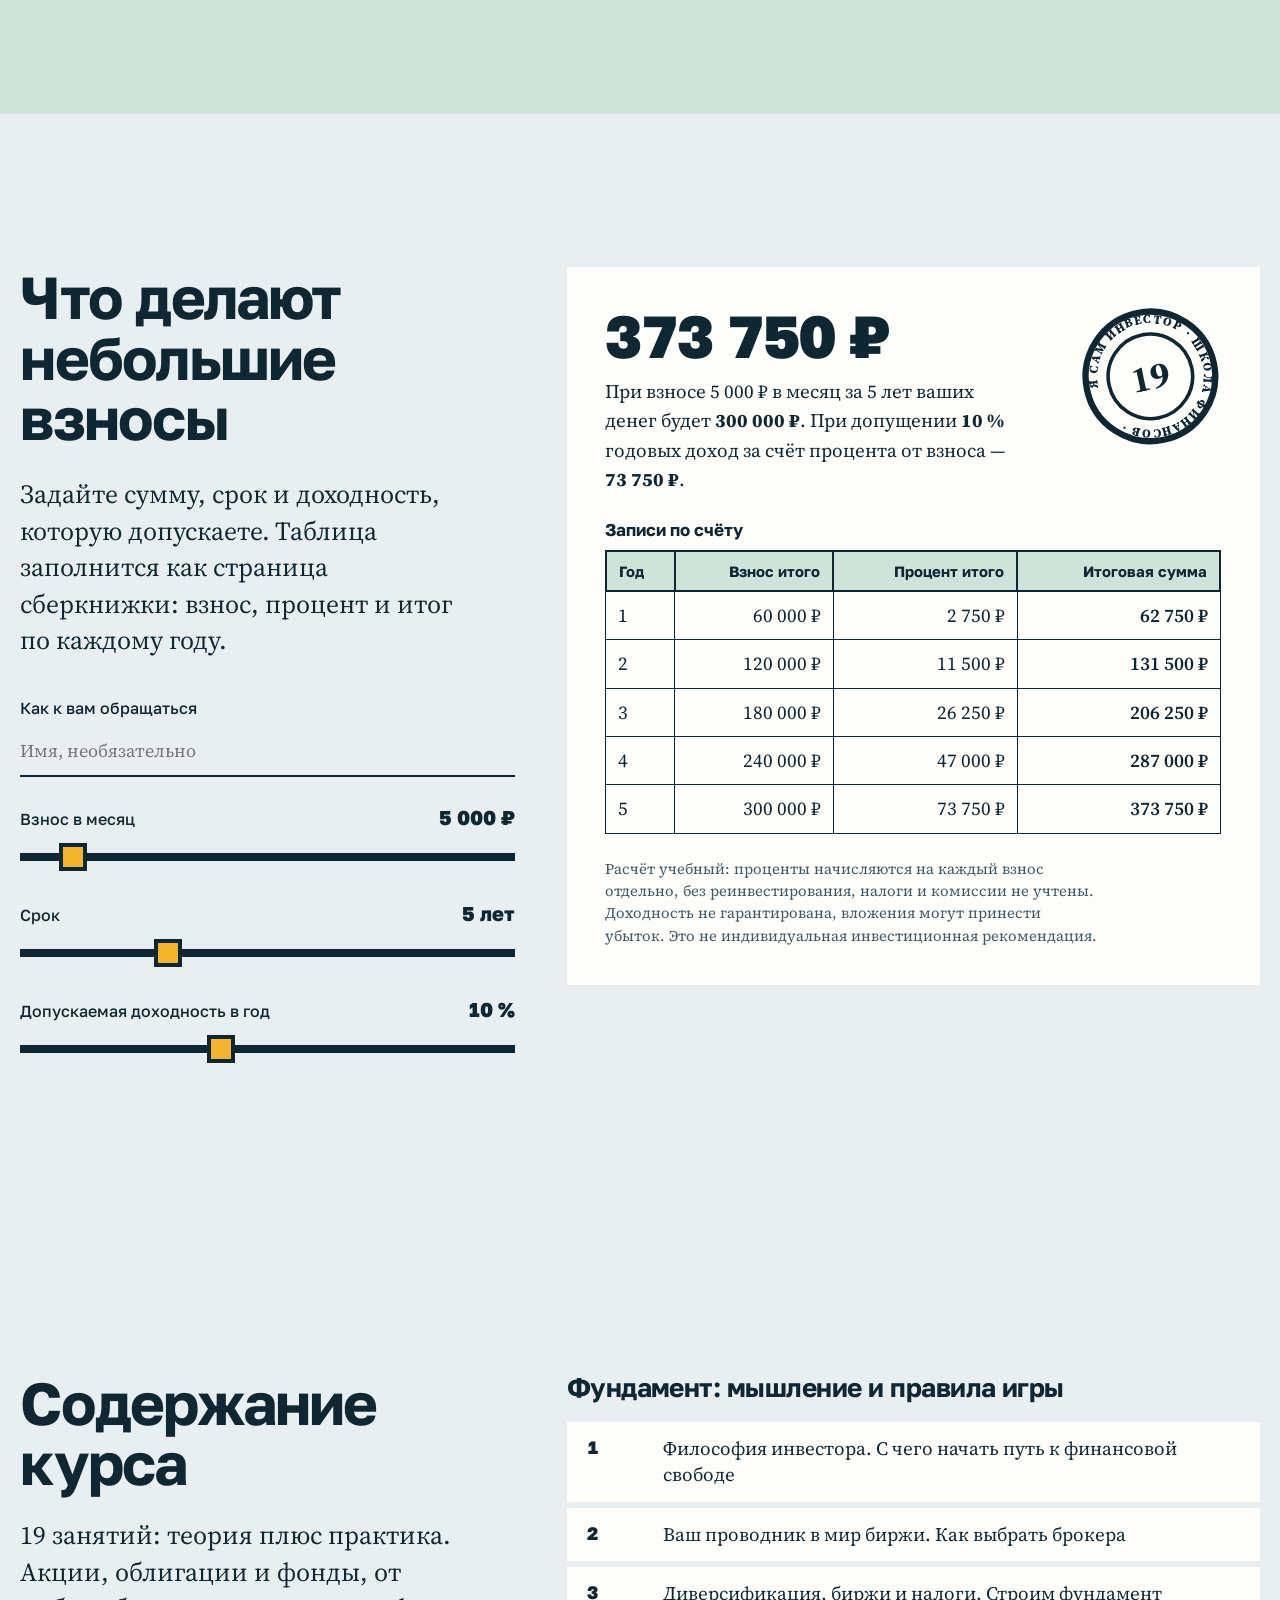
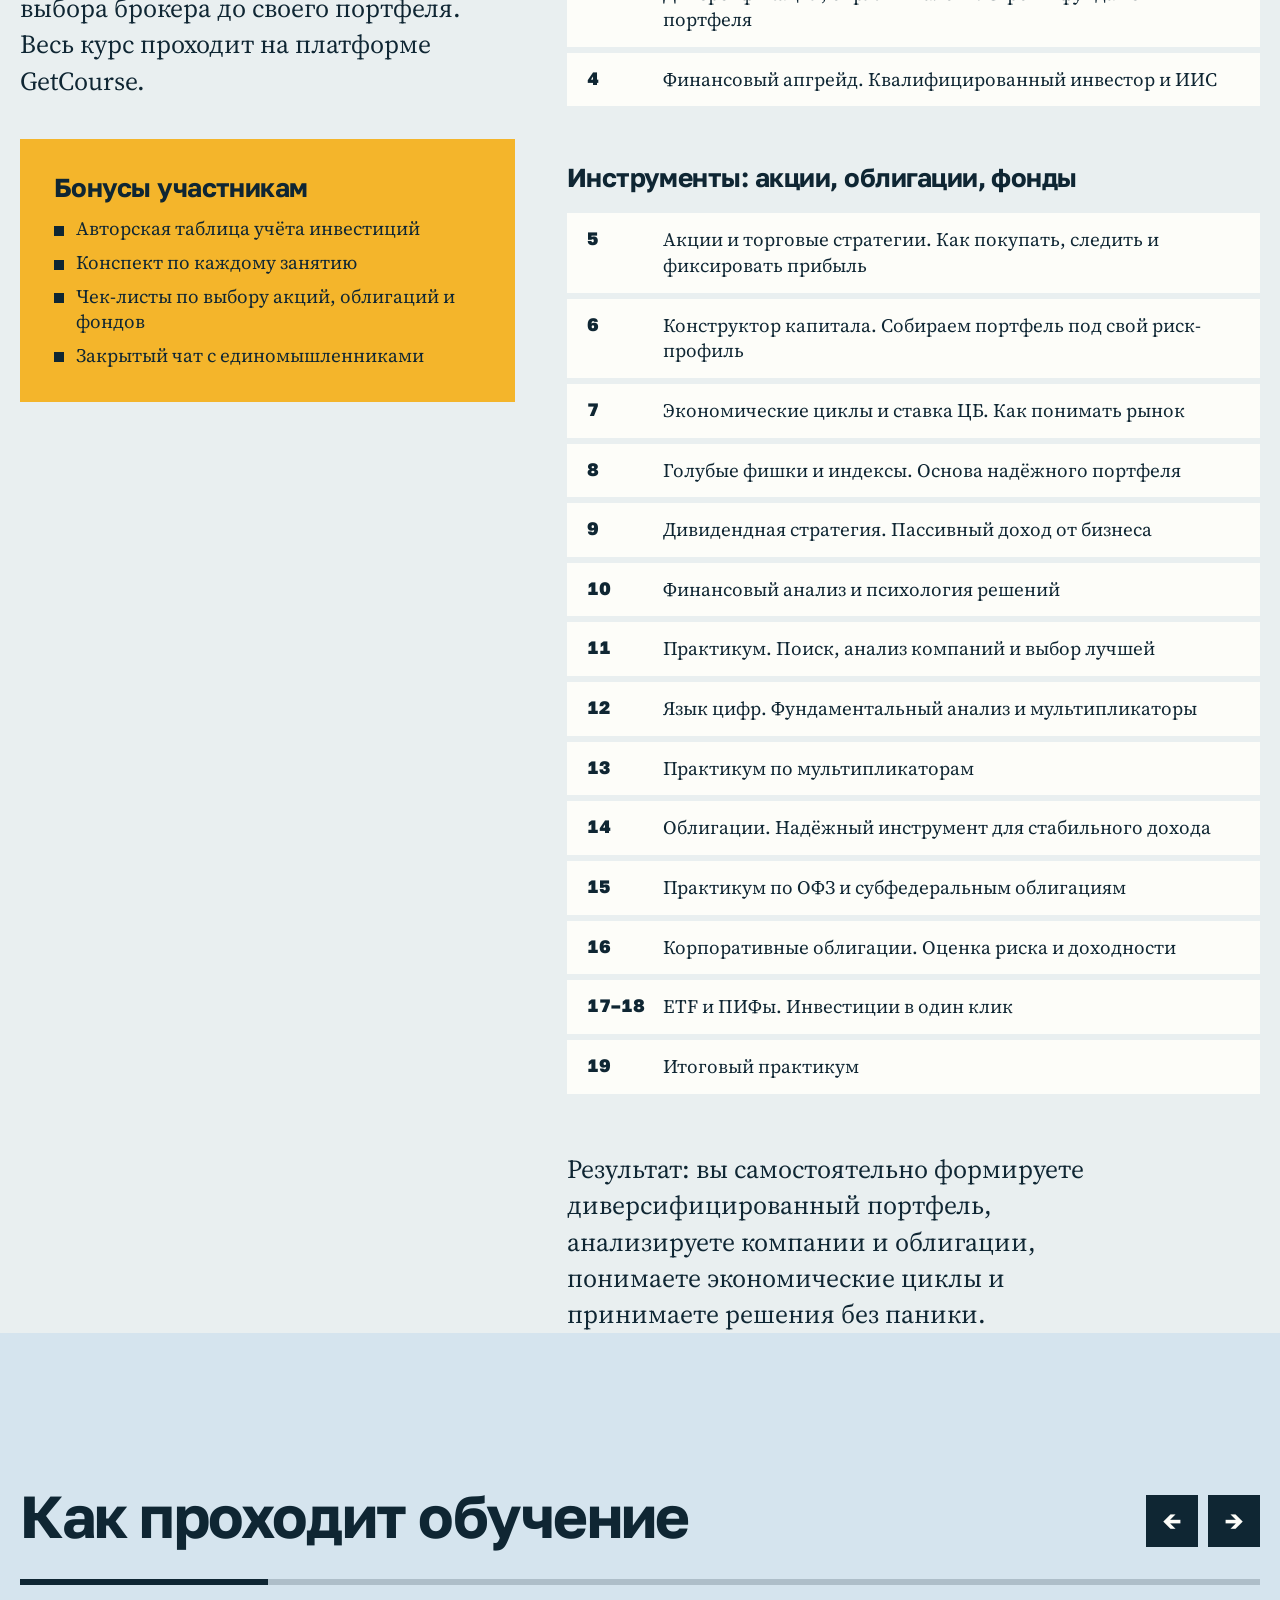
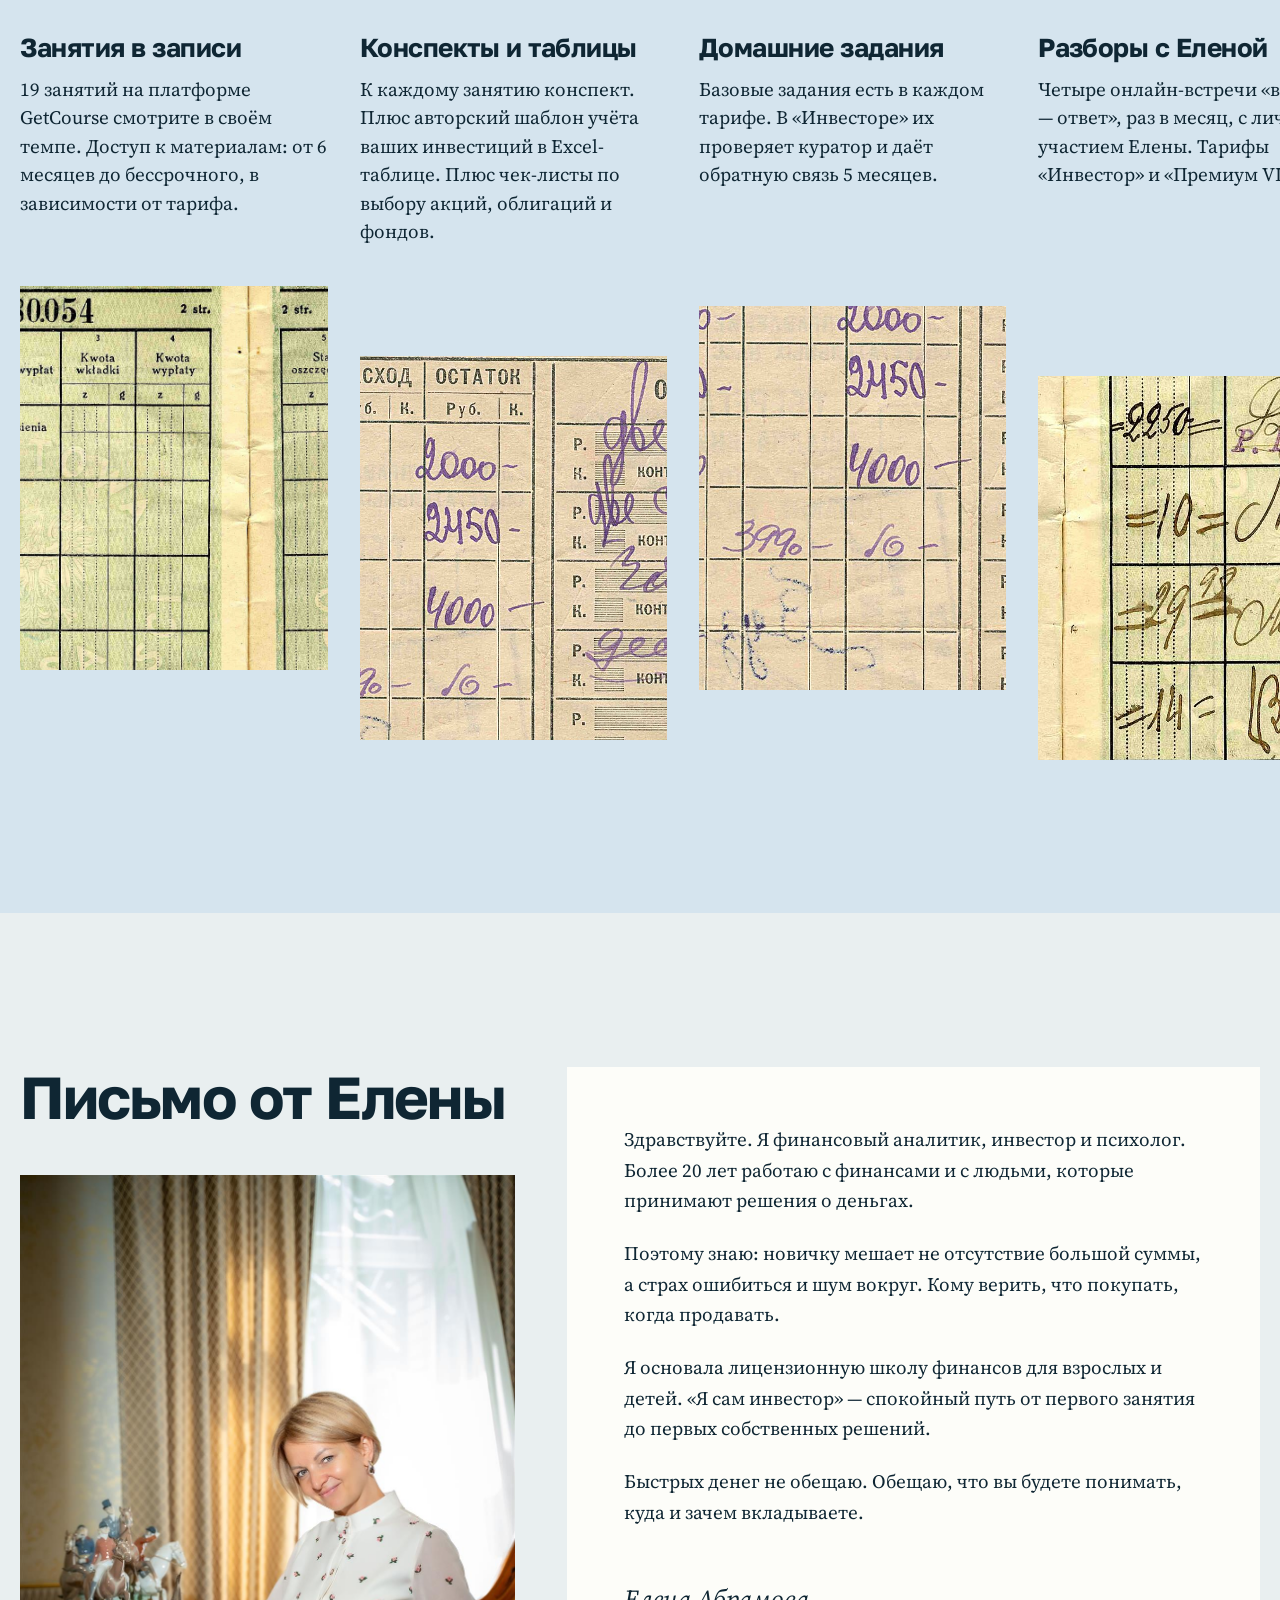
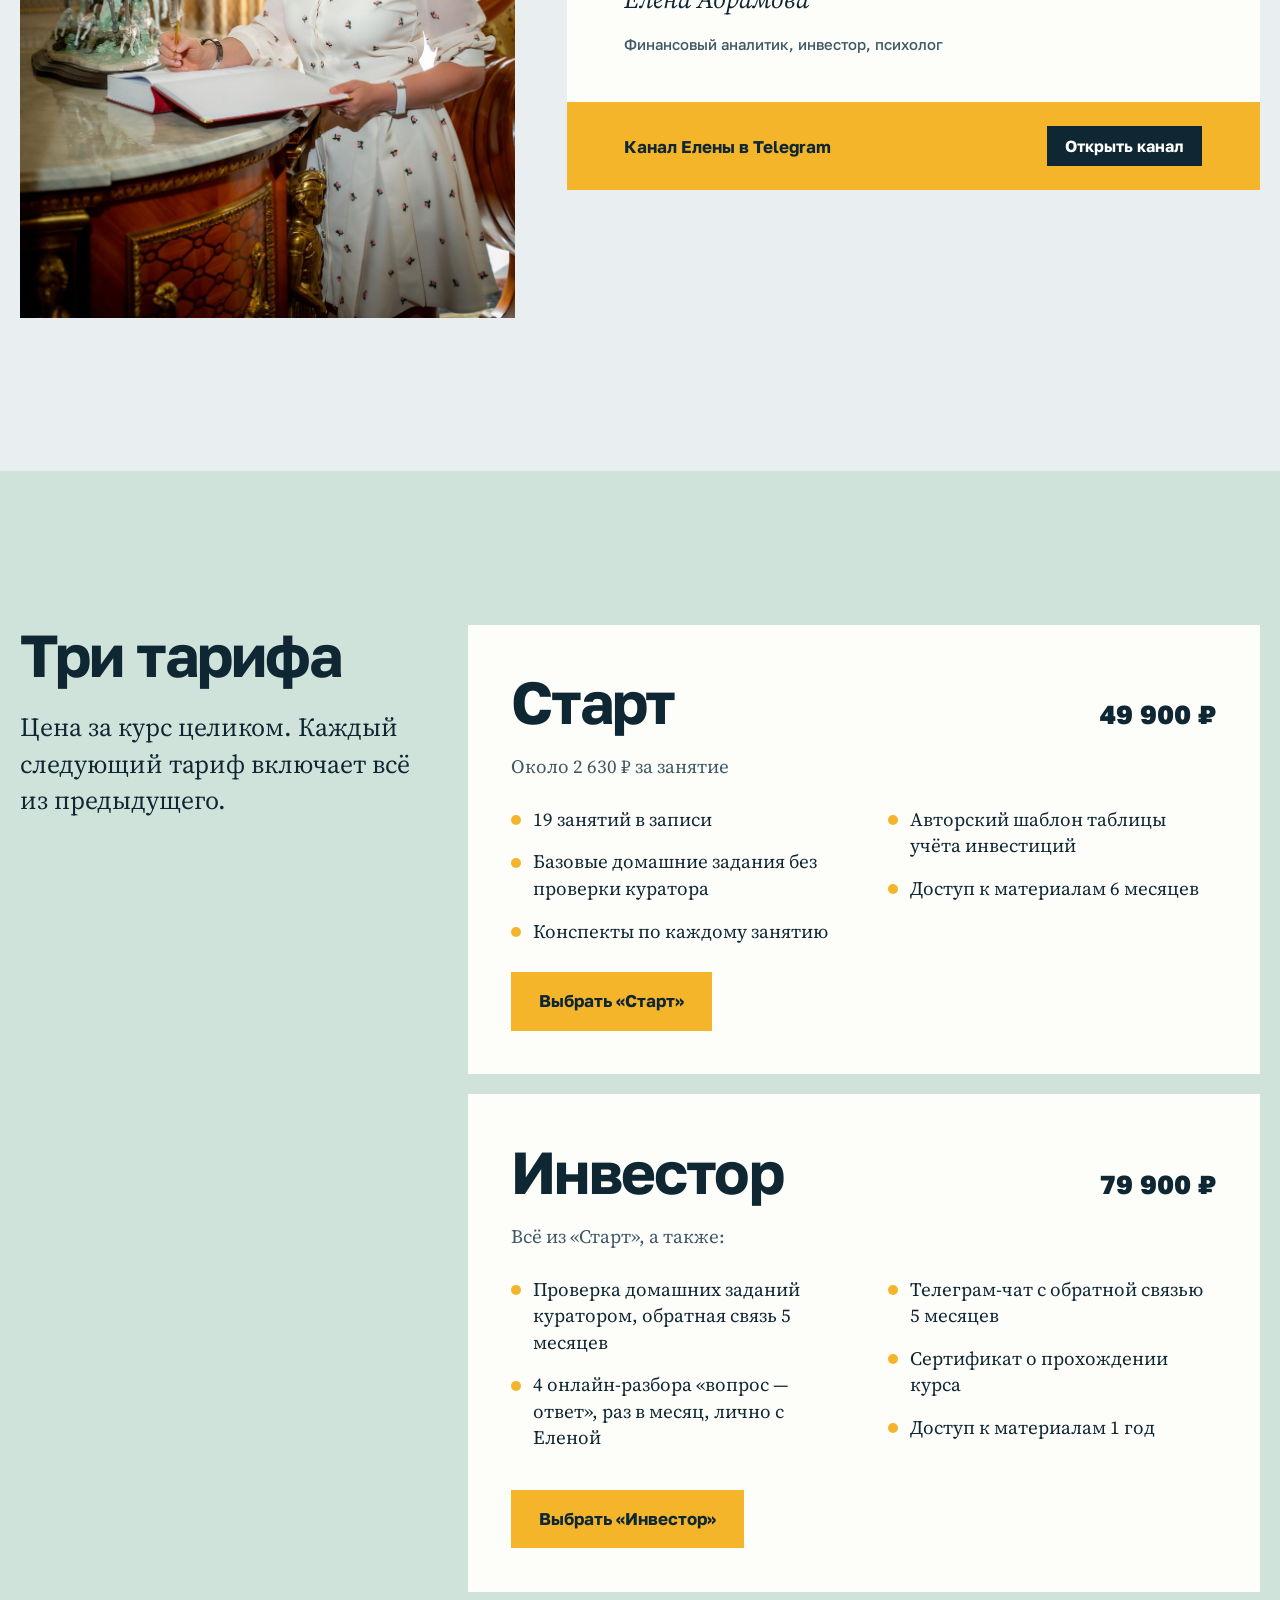
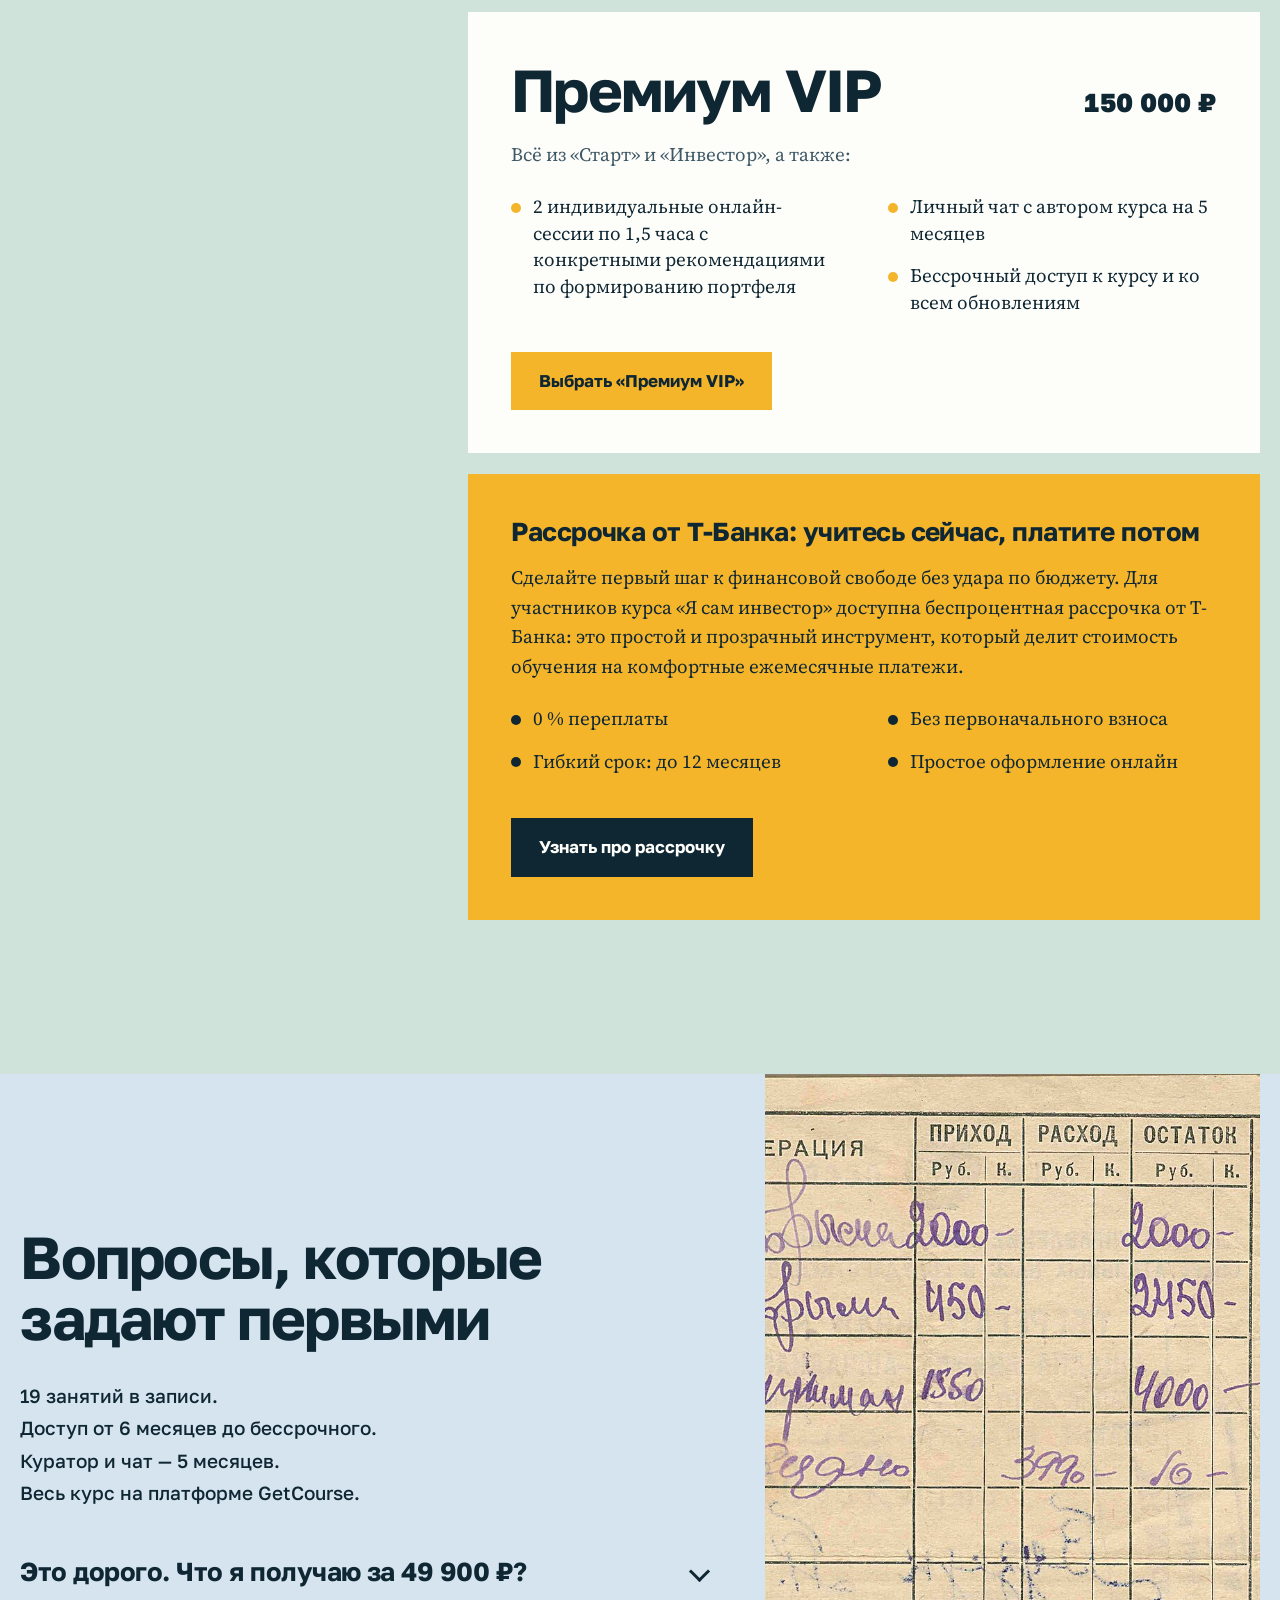
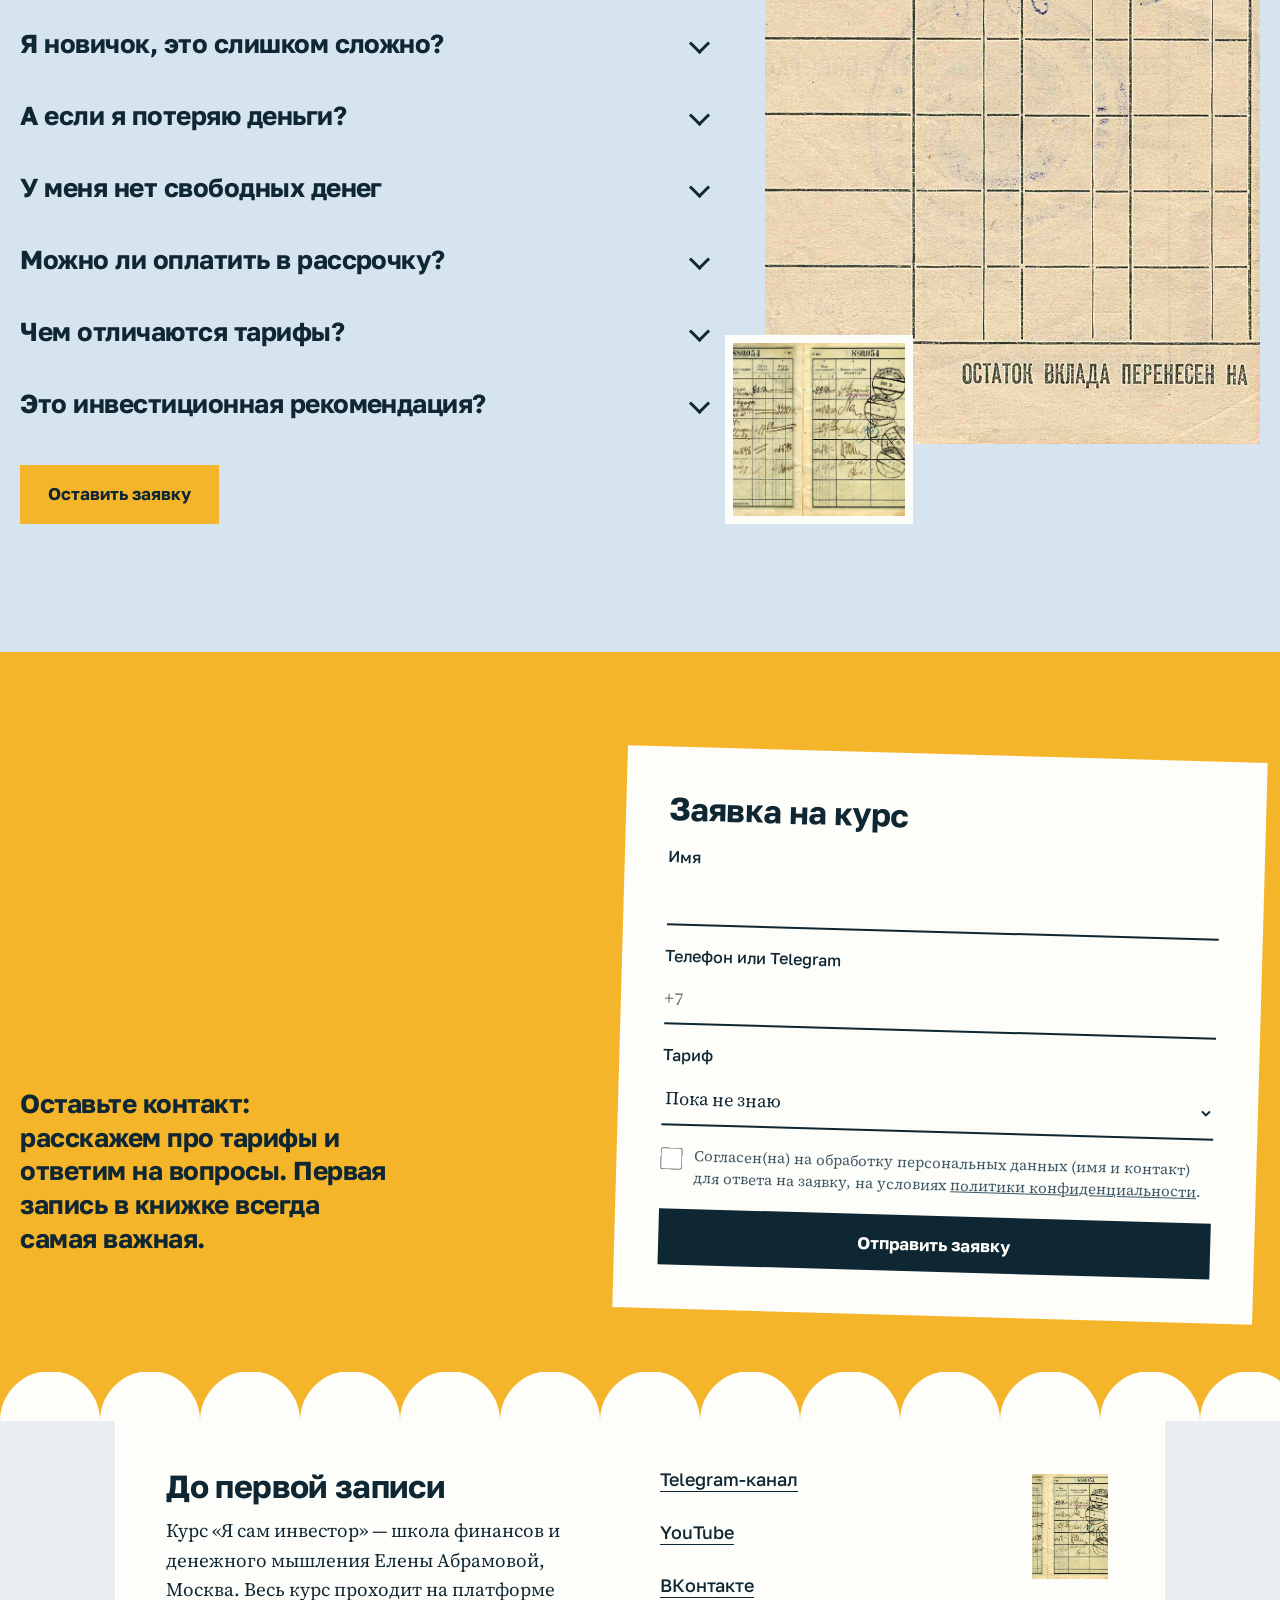
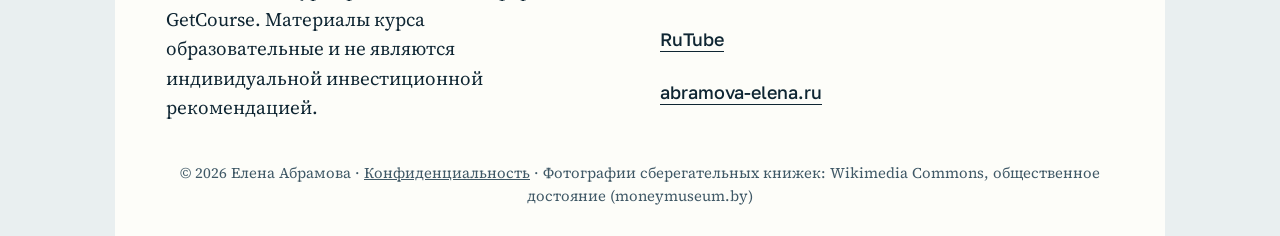
==== commit 151d56a3: "SEO, privacy, consent, cookie notice, project page for investor.abramova-elena.ru Co-Authored-By: Cl" ====
--- a/index.html
+++ b/index.html
@@ -5,8 +5,101 @@
 <meta name="viewport" content="width=device-width, initial-scale=1">
 <title>Я сам инвестор — курс Елены Абрамовой</title>
 <meta name="description" content="Курс финансового аналитика Елены Абрамовой: 19 занятий о том, как начать инвестировать с небольшой суммы и понимать риски. Тарифы от 49 900 ₽.">
+<link rel="canonical" href="https://investor.abramova-elena.ru/">
+<meta name="robots" content="index, follow, max-image-preview:large">
+<meta name="theme-color" content="#e9eff0">
+<meta property="og:type" content="website">
+<meta property="og:locale" content="ru_RU">
+<meta property="og:site_name" content="Я сам инвестор">
+<meta property="og:url" content="https://investor.abramova-elena.ru/">
 <meta property="og:title" content="Я сам инвестор — курс Елены Абрамовой">
 <meta property="og:description" content="19 занятий о том, как начать инвестировать с небольшой суммы и не терять деньги от незнания.">
+<meta property="og:image" content="https://investor.abramova-elena.ru/assets/elena-web.jpg">
+<meta property="og:image:width" content="1000">
+<meta property="og:image:height" content="1500">
+<meta property="og:image:alt" content="Елена Абрамова за столом с книгой и пером">
+<meta name="twitter:card" content="summary_large_image">
+<script type="application/ld+json" id="ld-json">
+{
+ "@context": "https://schema.org",
+ "@graph": [
+  {
+   "@type": "Person",
+   "@id": "https://investor.abramova-elena.ru/#elena",
+   "name": "Елена Абрамова",
+   "url": "https://investor.abramova-elena.ru/",
+   "image": "https://investor.abramova-elena.ru/assets/elena-web.jpg",
+   "jobTitle": "Финансовый аналитик, инвестор, психолог",
+   "sameAs": [
+    "https://t.me/finance4us",
+    "https://youtube.com/@Elena.Abramova",
+    "https://vk.com/id315182667",
+    "https://rutube.ru/channel/36082141/",
+    "https://abramova-elena.ru/"
+   ]
+  },
+  {
+   "@type": "Course",
+   "@id": "https://investor.abramova-elena.ru/#course",
+   "name": "Я сам инвестор",
+   "description": "Курс финансового аналитика Елены Абрамовой: 19 занятий о том, как начать инвестировать с небольшой суммы и понимать риски. Акции, облигации и фонды. Занятия в записи на платформе GetCourse.",
+   "url": "https://investor.abramova-elena.ru/",
+   "inLanguage": "ru",
+   "provider": {
+    "@id": "https://investor.abramova-elena.ru/#elena"
+   },
+   "author": {
+    "@id": "https://investor.abramova-elena.ru/#elena"
+   },
+   "educationalLevel": "Для начинающих",
+   "hasCourseInstance": {
+    "@type": "CourseInstance",
+    "courseMode": "online",
+    "courseWorkload": "19 занятий"
+   },
+   "offers": [
+    {
+     "@type": "Offer",
+     "name": "Старт",
+     "price": "49900",
+     "priceCurrency": "RUB",
+     "availability": "https://schema.org/InStock",
+     "url": "https://investor.abramova-elena.ru/#price",
+     "description": "19 занятий в записи, конспекты, шаблон таблицы учёта, доступ 6 месяцев"
+    },
+    {
+     "@type": "Offer",
+     "name": "Инвестор",
+     "price": "79900",
+     "priceCurrency": "RUB",
+     "availability": "https://schema.org/InStock",
+     "url": "https://investor.abramova-elena.ru/#price",
+     "description": "Всё из «Старт», проверка домашних заданий, 4 онлайн-разбора с Еленой, чат, сертификат, доступ 1 год"
+    },
+    {
+     "@type": "Offer",
+     "name": "Премиум VIP",
+     "price": "150000",
+     "priceCurrency": "RUB",
+     "availability": "https://schema.org/InStock",
+     "url": "https://investor.abramova-elena.ru/#price",
+     "description": "Всё из «Инвестор», 2 индивидуальные сессии по 1,5 часа, личный чат, бессрочный доступ"
+    }
+   ]
+  },
+  {
+   "@type": "WebSite",
+   "@id": "https://investor.abramova-elena.ru/#site",
+   "url": "https://investor.abramova-elena.ru/",
+   "name": "Я сам инвестор",
+   "inLanguage": "ru",
+   "publisher": {
+    "@id": "https://investor.abramova-elena.ru/#elena"
+   }
+  }
+ ]
+}
+</script>
 <link rel="icon" href="data:image/svg+xml,%3Csvg xmlns='http://www.w3.org/2000/svg' viewBox='0 0 32 32'%3E%3Ccircle cx='16' cy='16' r='13' fill='%23f4b52b' stroke='%230f2633' stroke-width='4'/%3E%3C/svg%3E">
 <link rel="preconnect" href="https://fonts.googleapis.com">
 <link rel="preconnect" href="https://fonts.gstatic.com" crossorigin>
@@ -272,8 +365,8 @@
         <label class="fld">Тариф
           <select name="tier" id="tierSel"><option>Пока не знаю</option><option>Старт</option><option>Инвестор</option><option>Премиум VIP</option></select>
         </label>
+        <label class="agree"><input type="checkbox" name="consent" value="yes" required><span>Согласен(на) на обработку персональных данных (имя и контакт) для ответа на заявку, на условиях <a href="privacy.html" target="_blank" rel="noopener">политики конфиденциальности</a>.</span></label>
         <button class="bar-btn" type="submit">Отправить заявку</button>
-        <p class="note">Нажимая кнопку, вы соглашаетесь с <a href="privacy.html">политикой конфиденциальности</a>.</p>
       </form>
     </div>
   </div>
@@ -298,6 +391,10 @@
     <p class="foot__imprint">© 2026 Елена Абрамова · <a href="privacy.html">Конфиденциальность</a> · Фотографии сберегательных книжек: Wikimedia Commons, общественное достояние (moneymuseum.by)</p>
   </div>
 </footer>
+<div class="cookie" id="cookie" role="region" aria-label="Уведомление о cookie" hidden>
+  <p>Сайт не использует рекламные и аналитические cookie. Браузер может хранить служебные данные, нужные для работы страницы. Подробнее в <a href="privacy.html#cookie">политике конфиденциальности</a>.</p>
+  <button class="btn btn--sm" id="cookieOk" type="button">Понятно</button>
+</div>
 <script src="script.js"></script>
 </body>
 </html>
--- a/styles.css
+++ b/styles.css
@@ -262,3 +262,11 @@
 .btn--ink{background:var(--ink);color:var(--paper)}
 .btn--ink:hover{background:#1c4157}
 @media(max-width:900px){.guide__grid{grid-template-columns:1fr}}
+
+/* consent + cookie */
+.agree{display:grid;grid-template-columns:22px 1fr;gap:12px;align-items:start;font:400 var(--s-small)/1.45 var(--f-text);color:var(--soft)}
+.agree input{width:22px;height:22px;margin:2px 0 0;accent-color:var(--ink)}
+.cookie{position:fixed;left:var(--m);right:var(--m);bottom:var(--m);z-index:40;max-width:720px;display:flex;gap:16px;align-items:center;background:var(--paper);color:var(--ink);padding:14px 18px;border:2px solid var(--ink);font-size:var(--s-small);line-height:1.45}
+.cookie[hidden]{display:none}
+.cookie p{flex:1}
+@media (max-width:600px){.cookie{flex-direction:column;align-items:stretch}.cookie .btn{width:100%}}
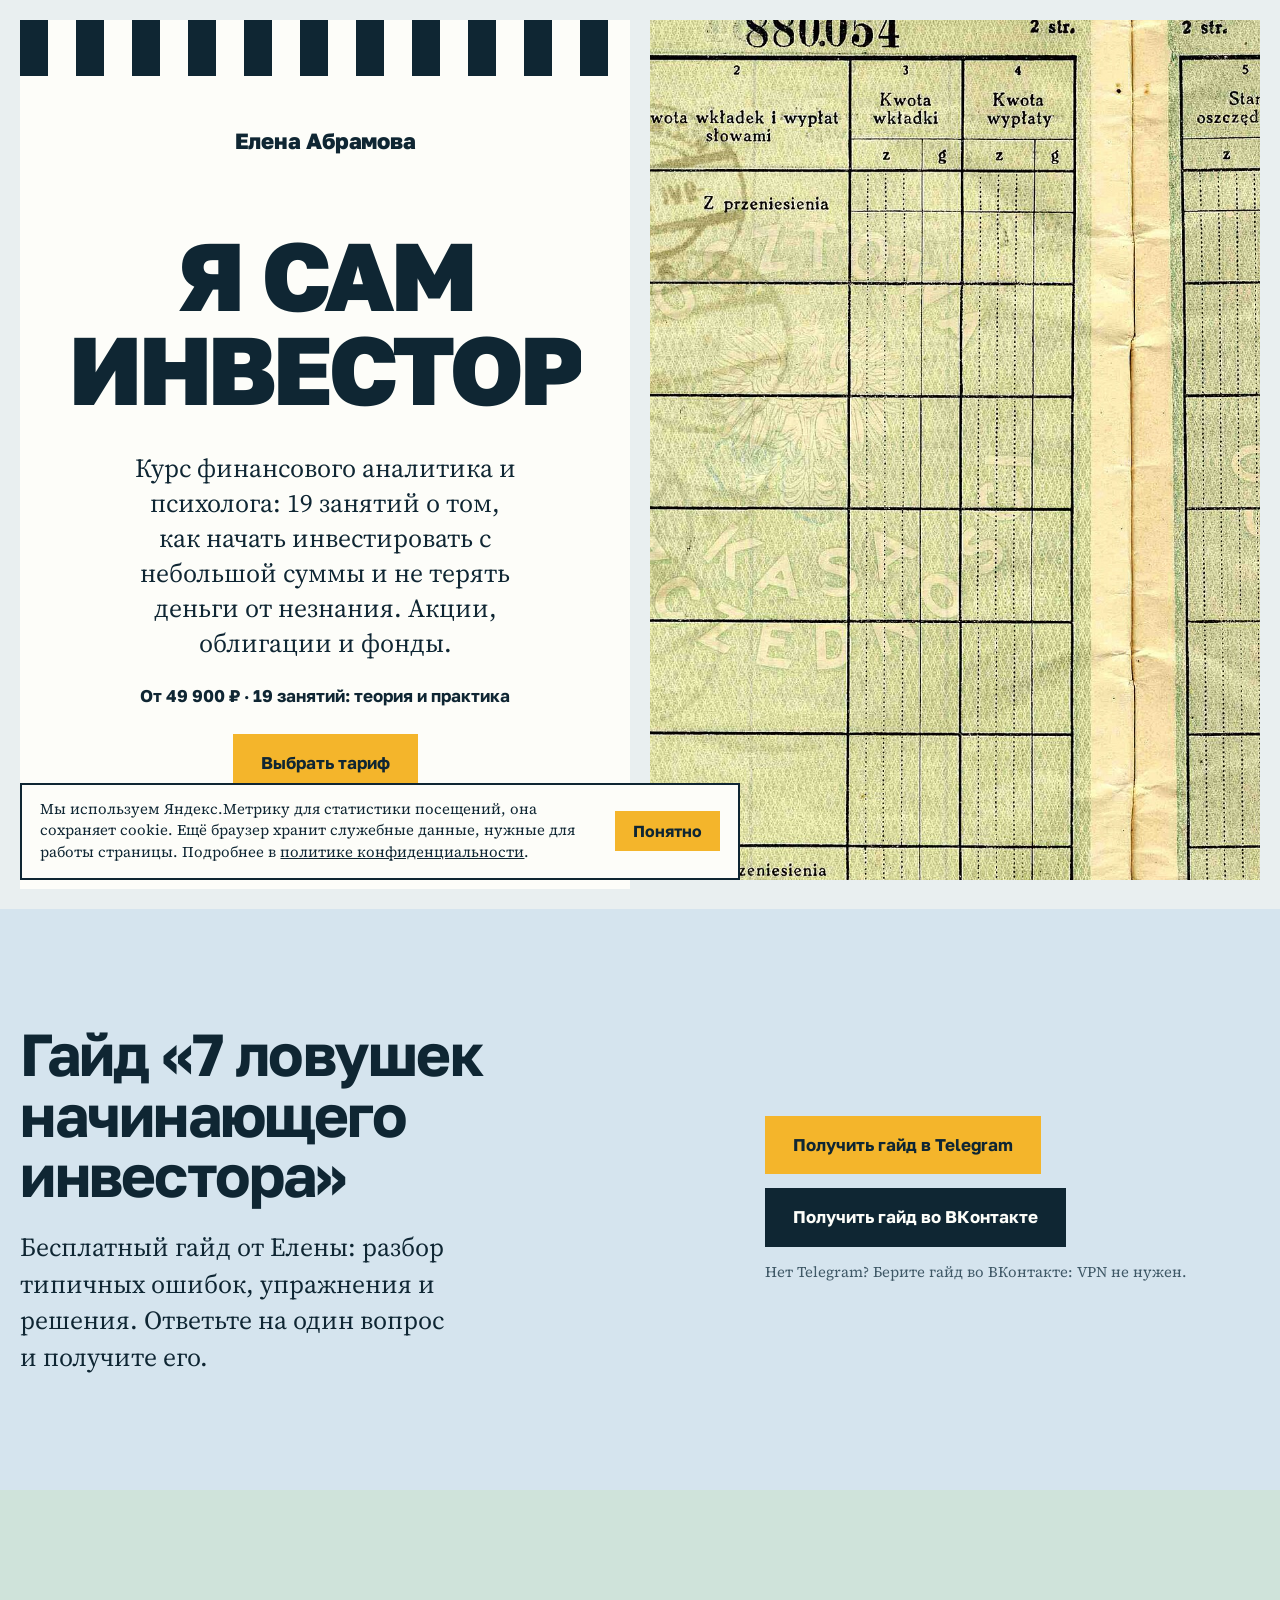
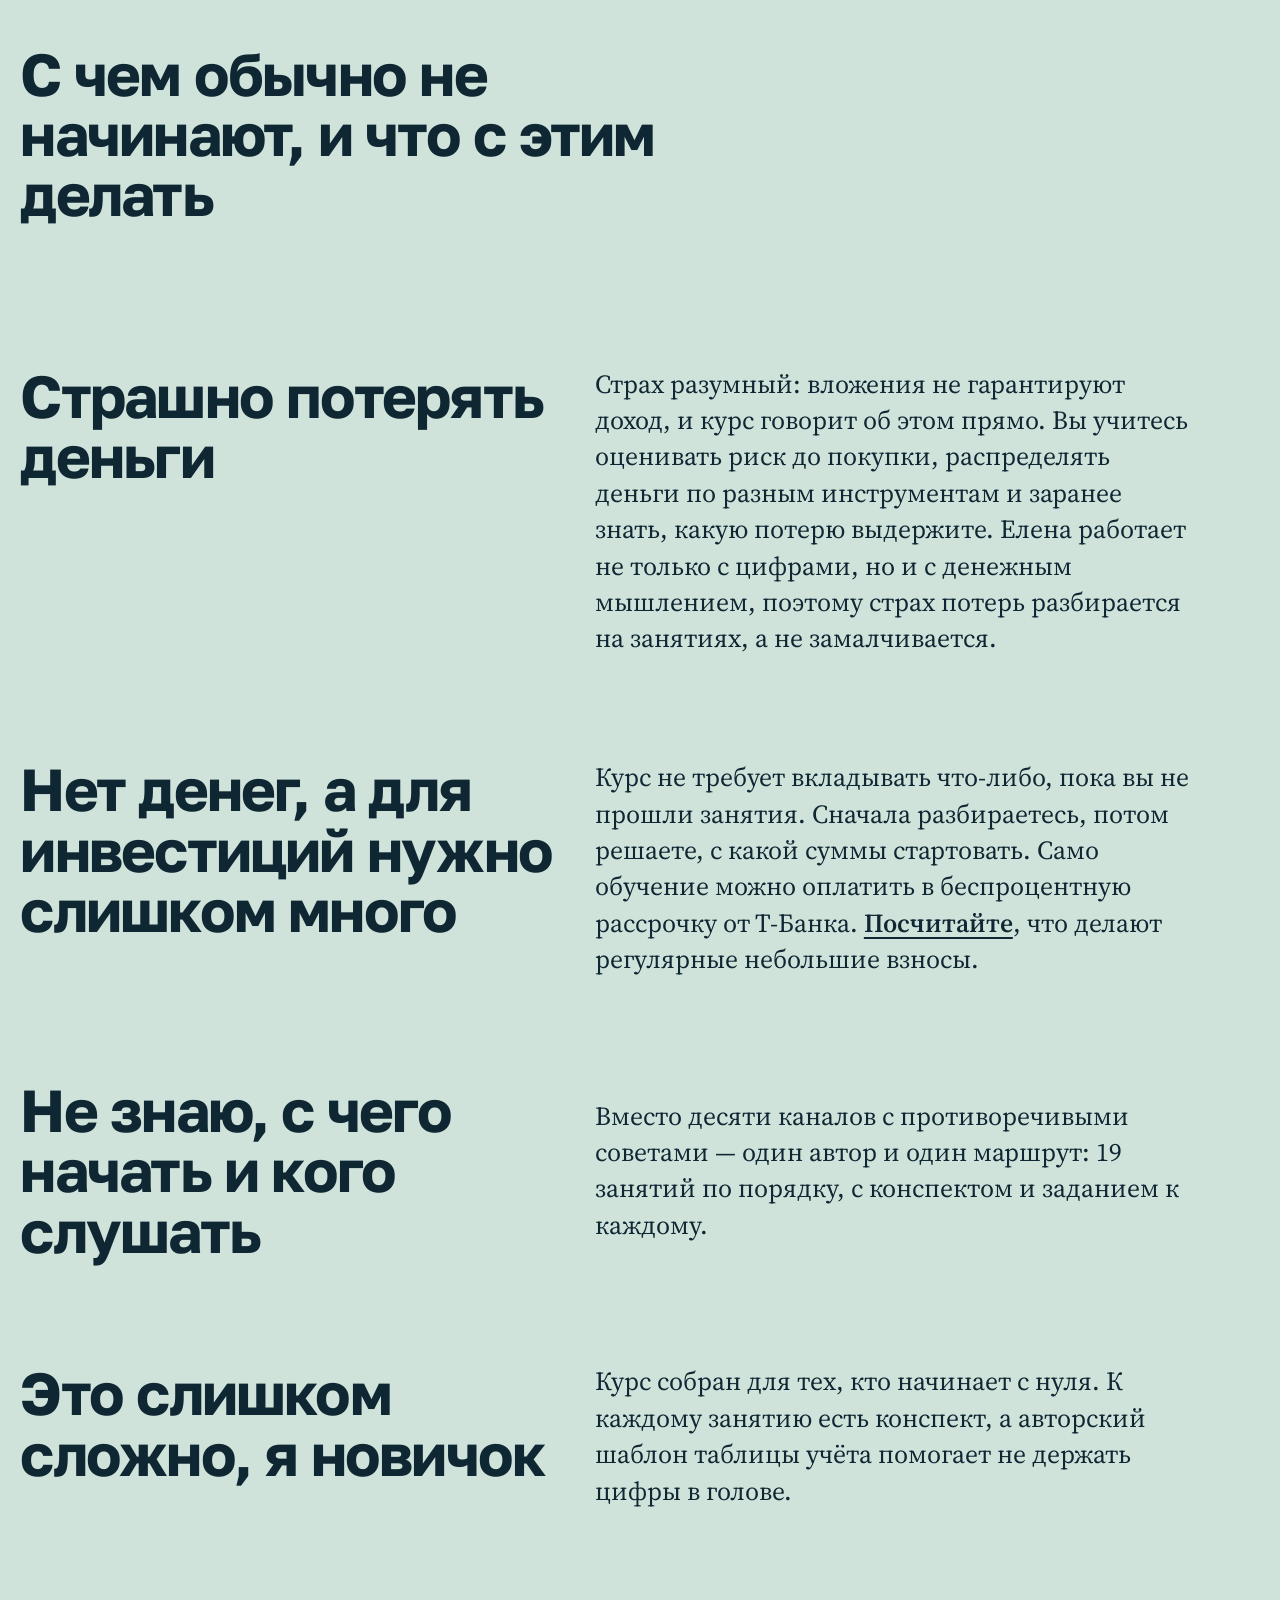
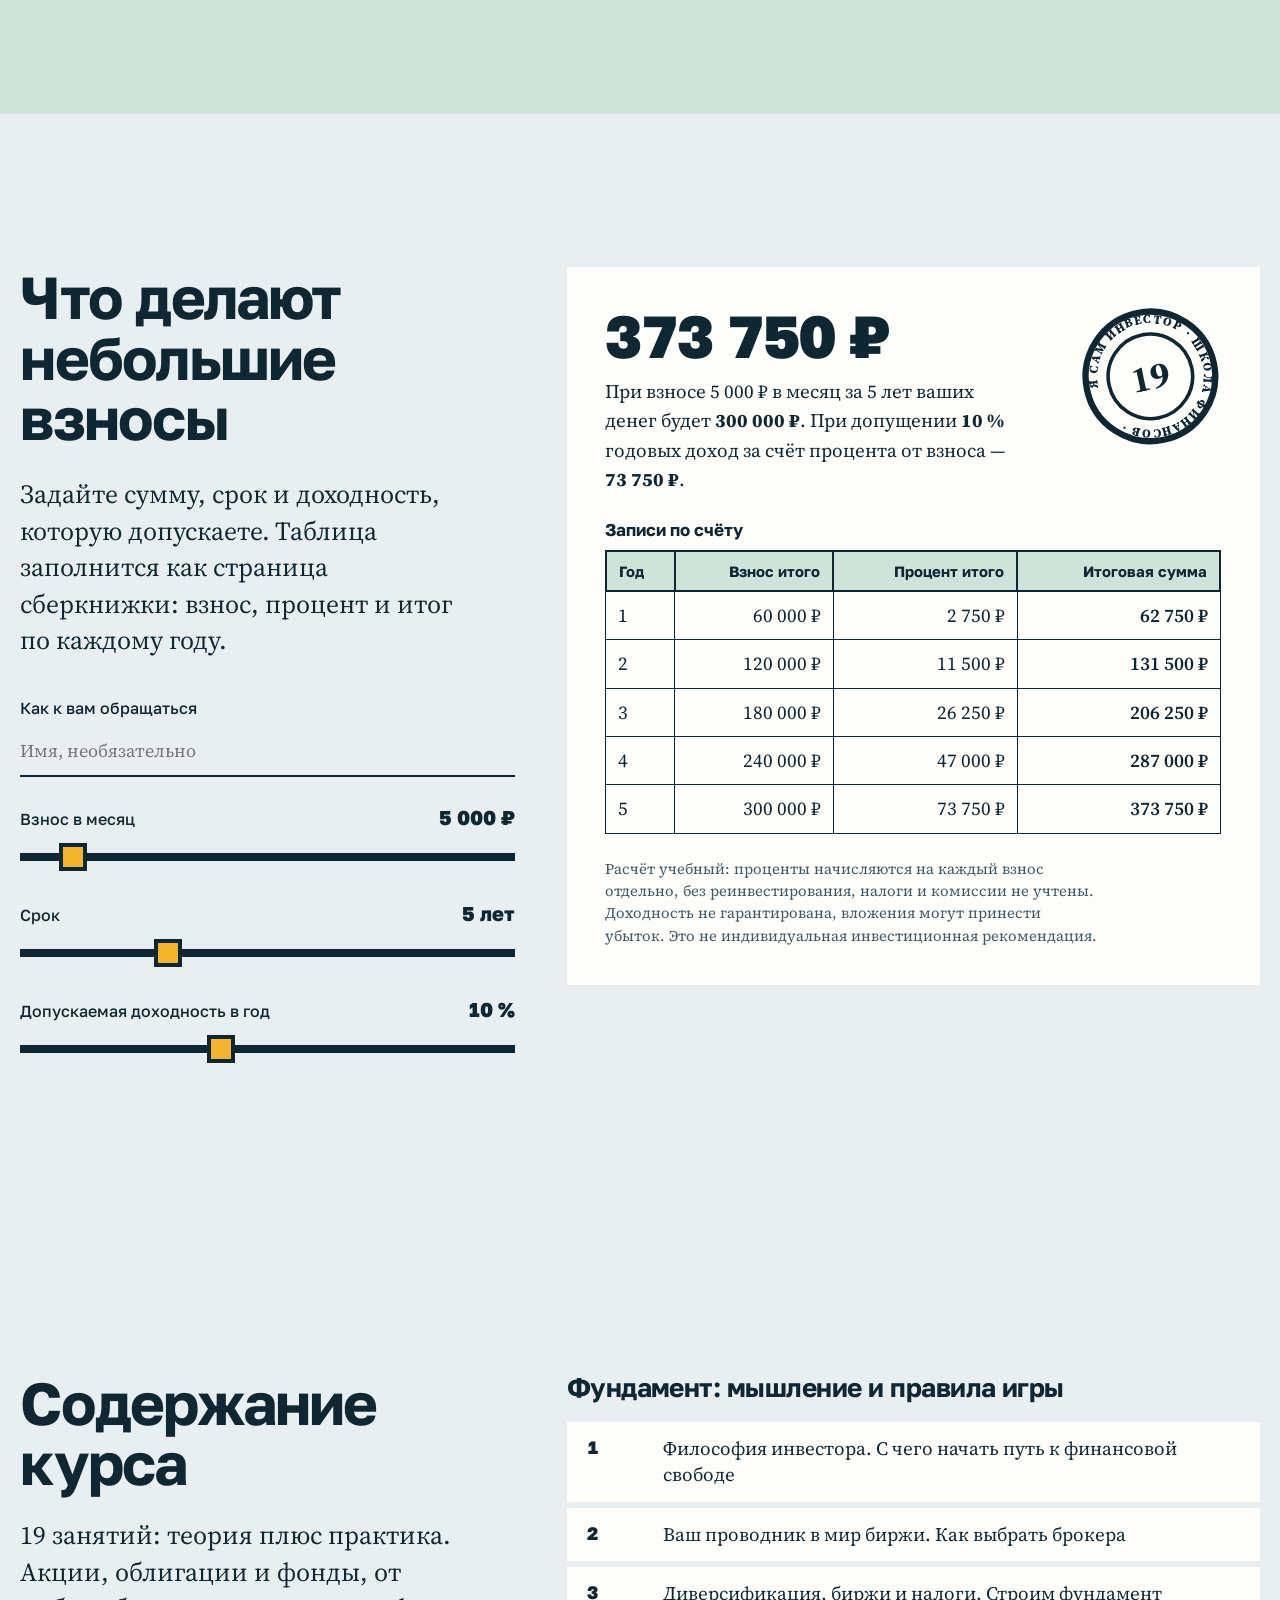
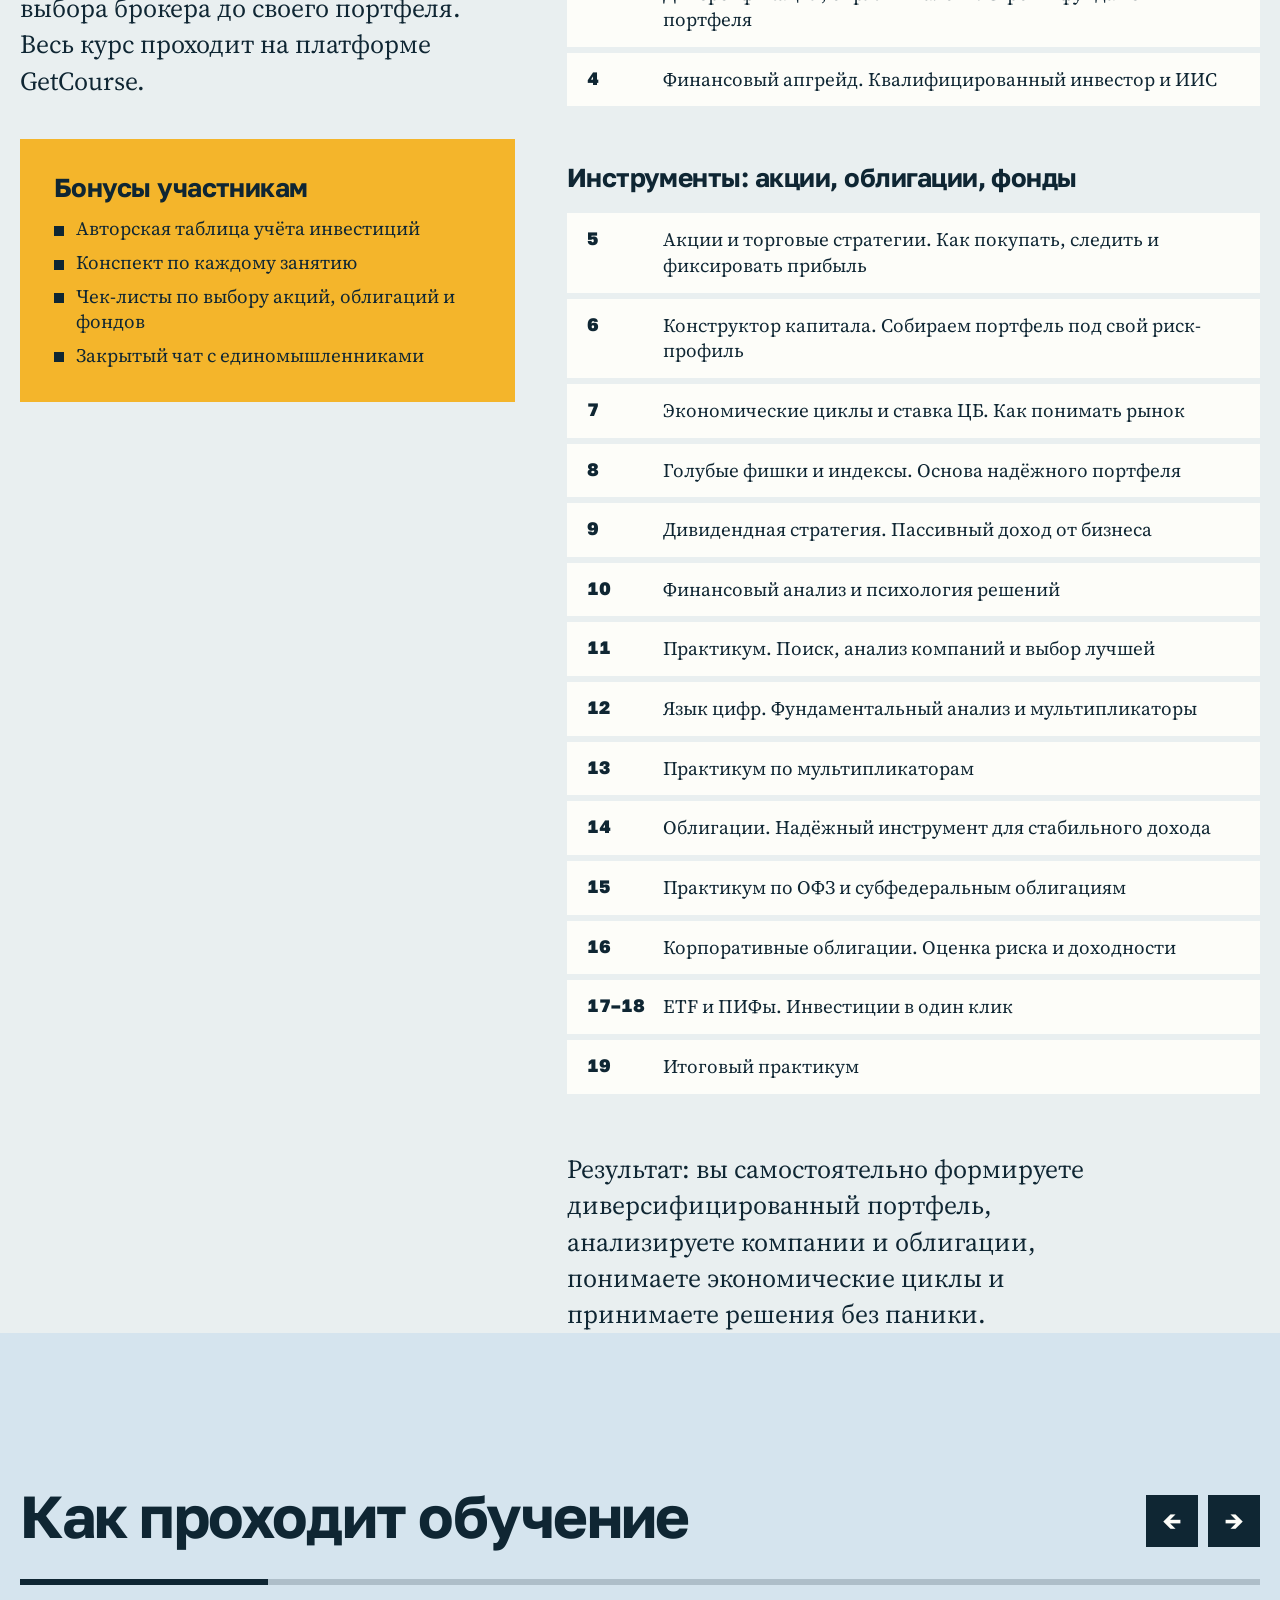
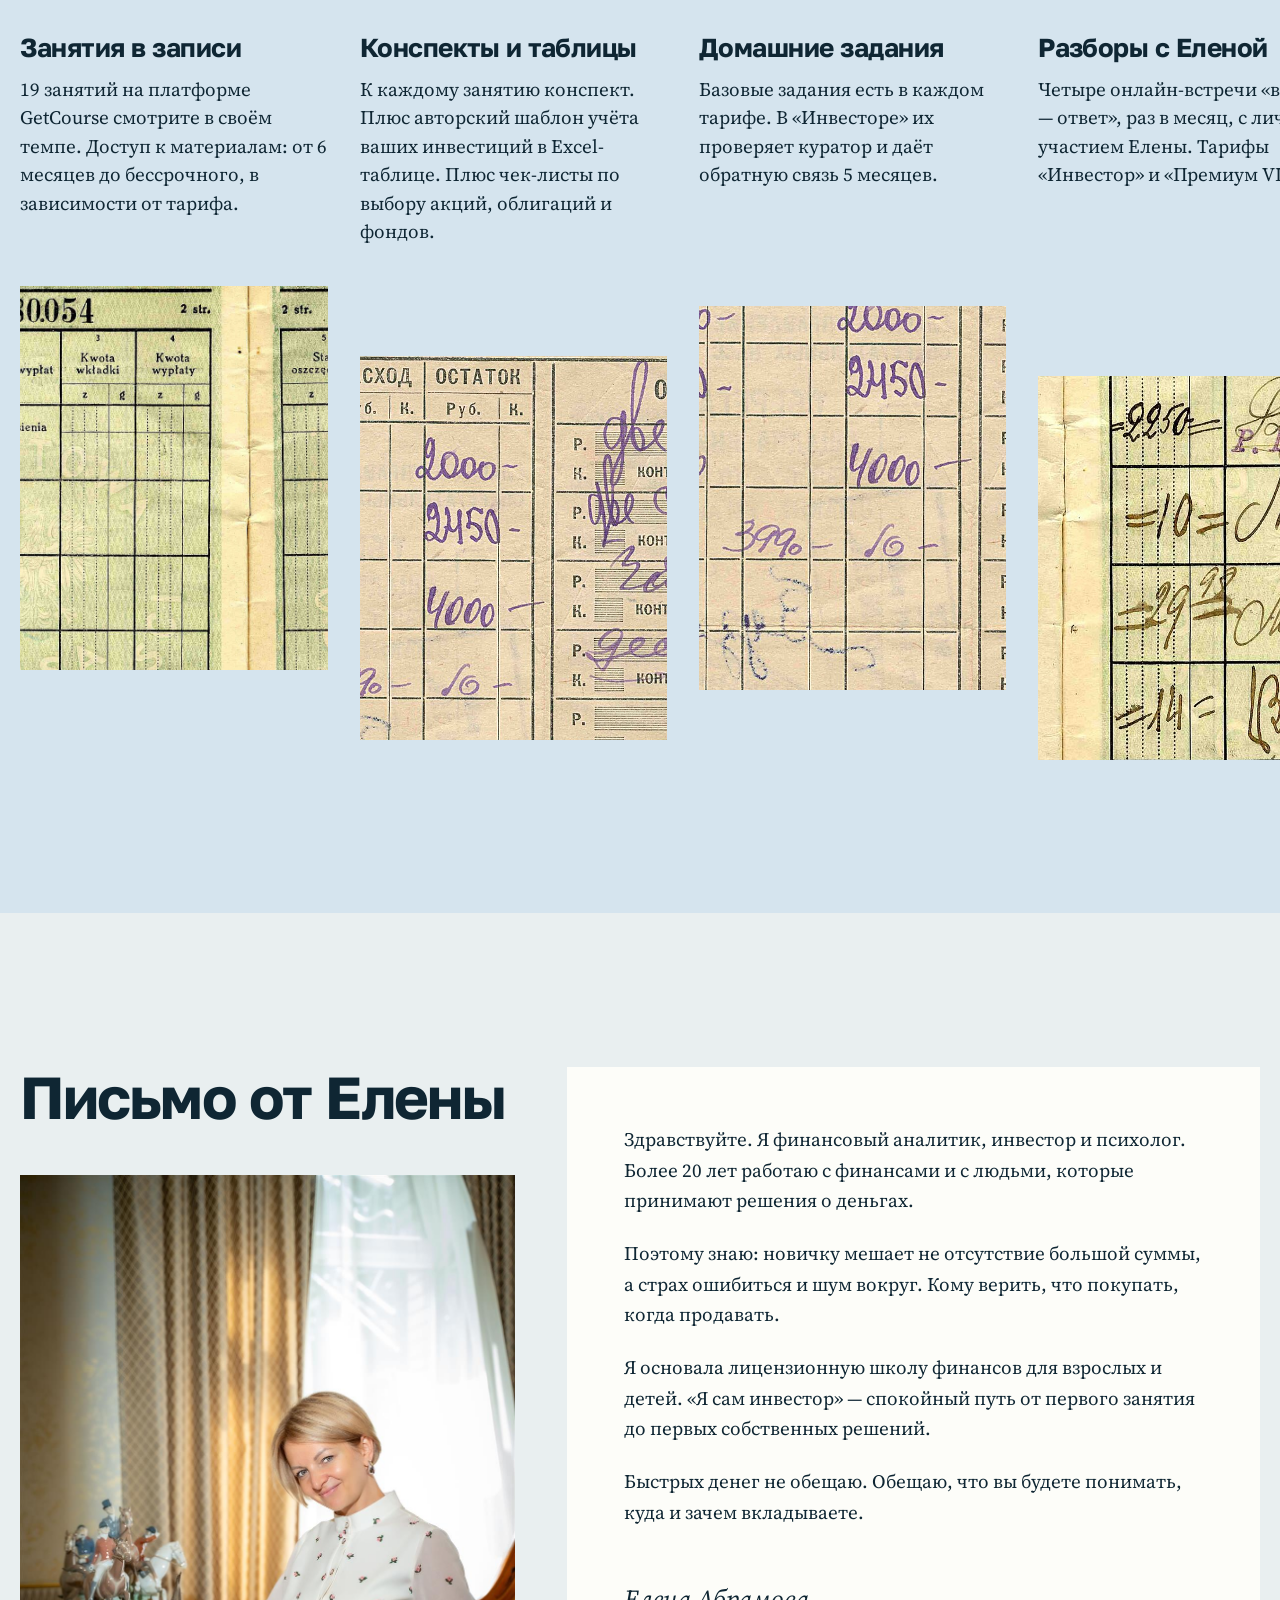
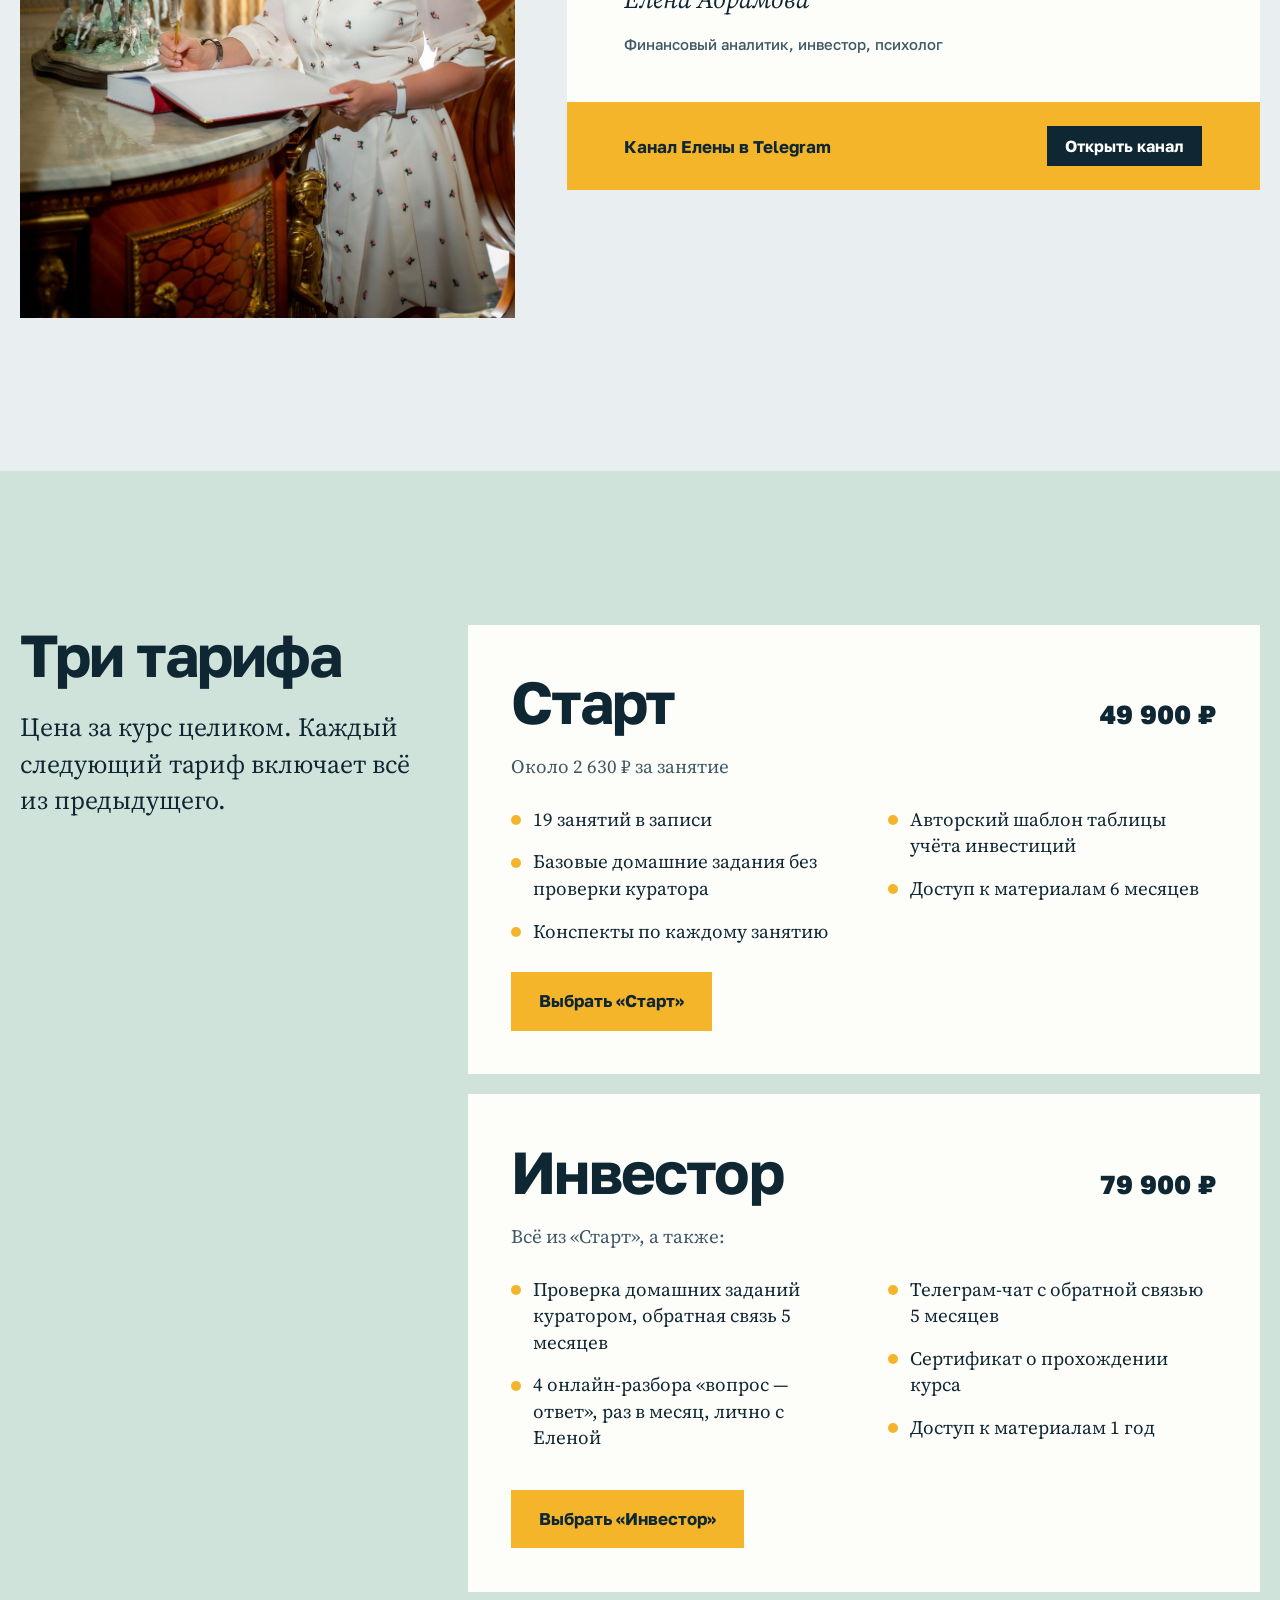
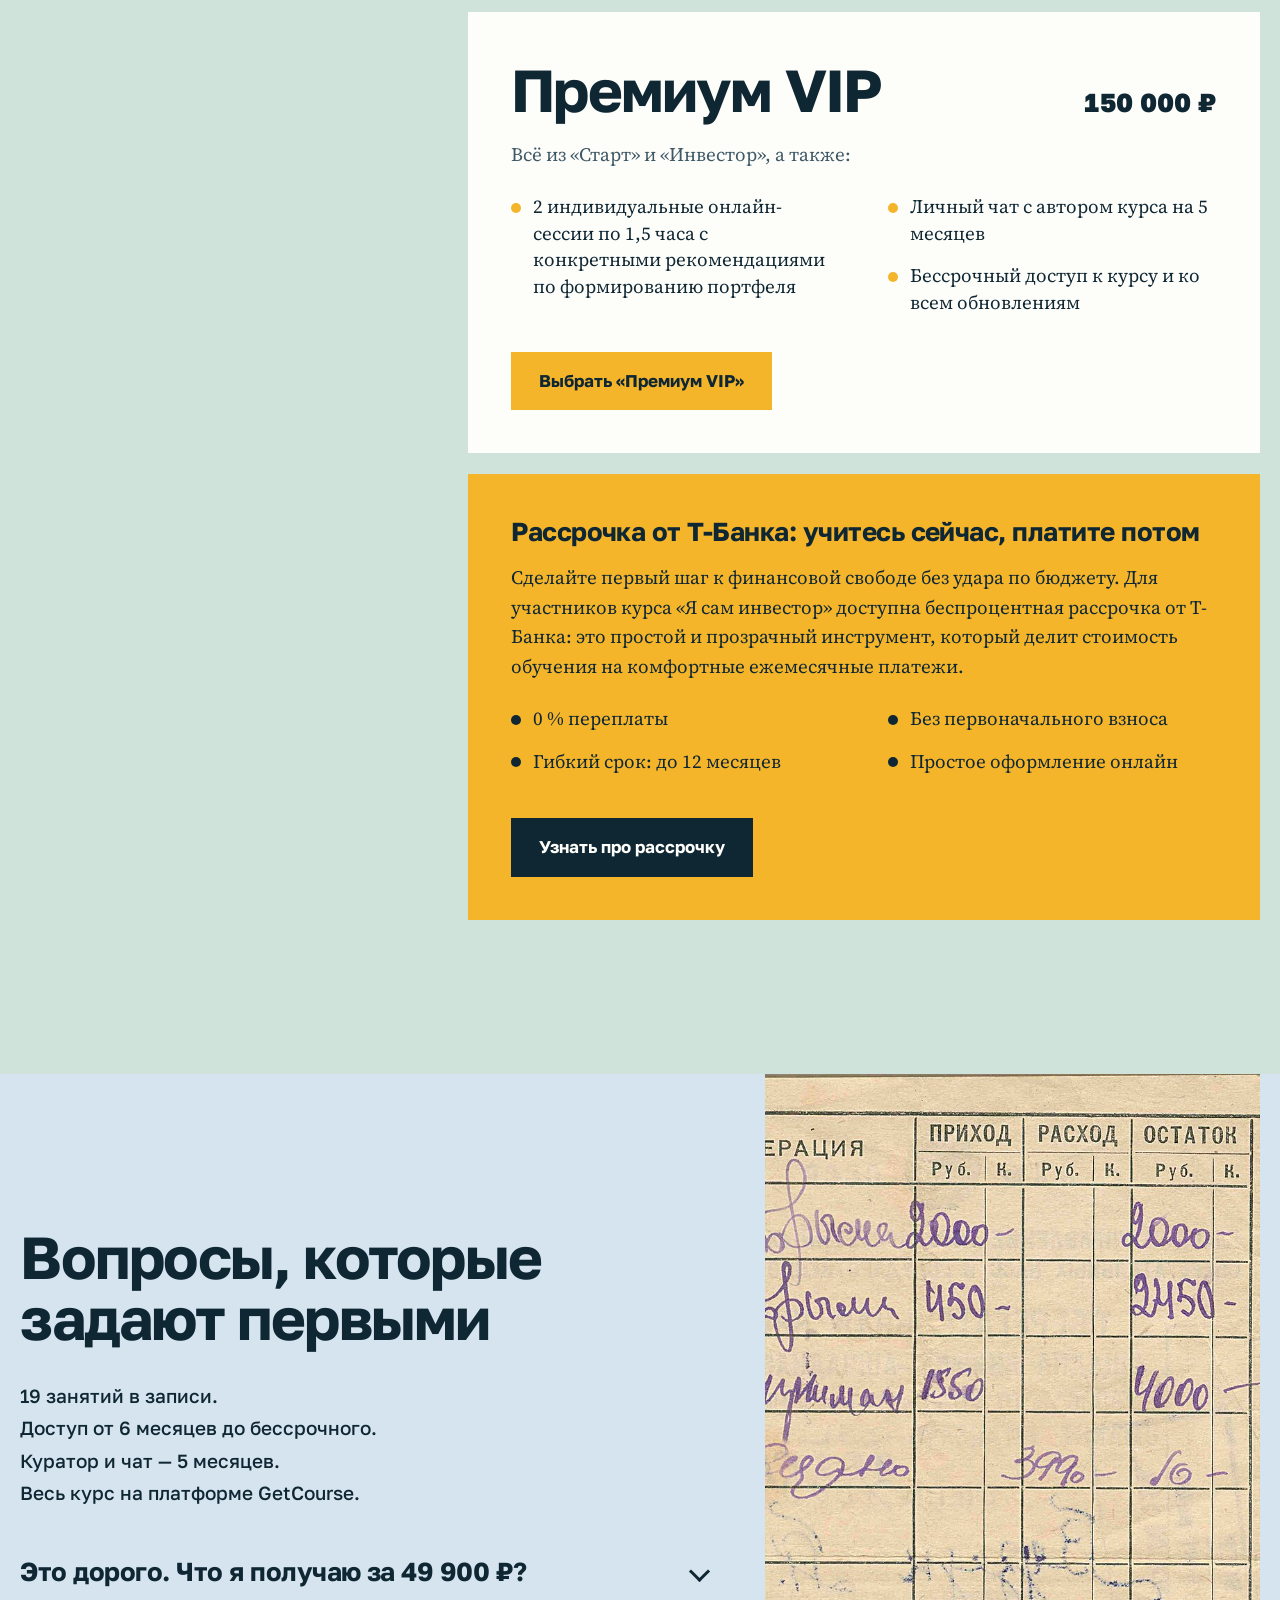
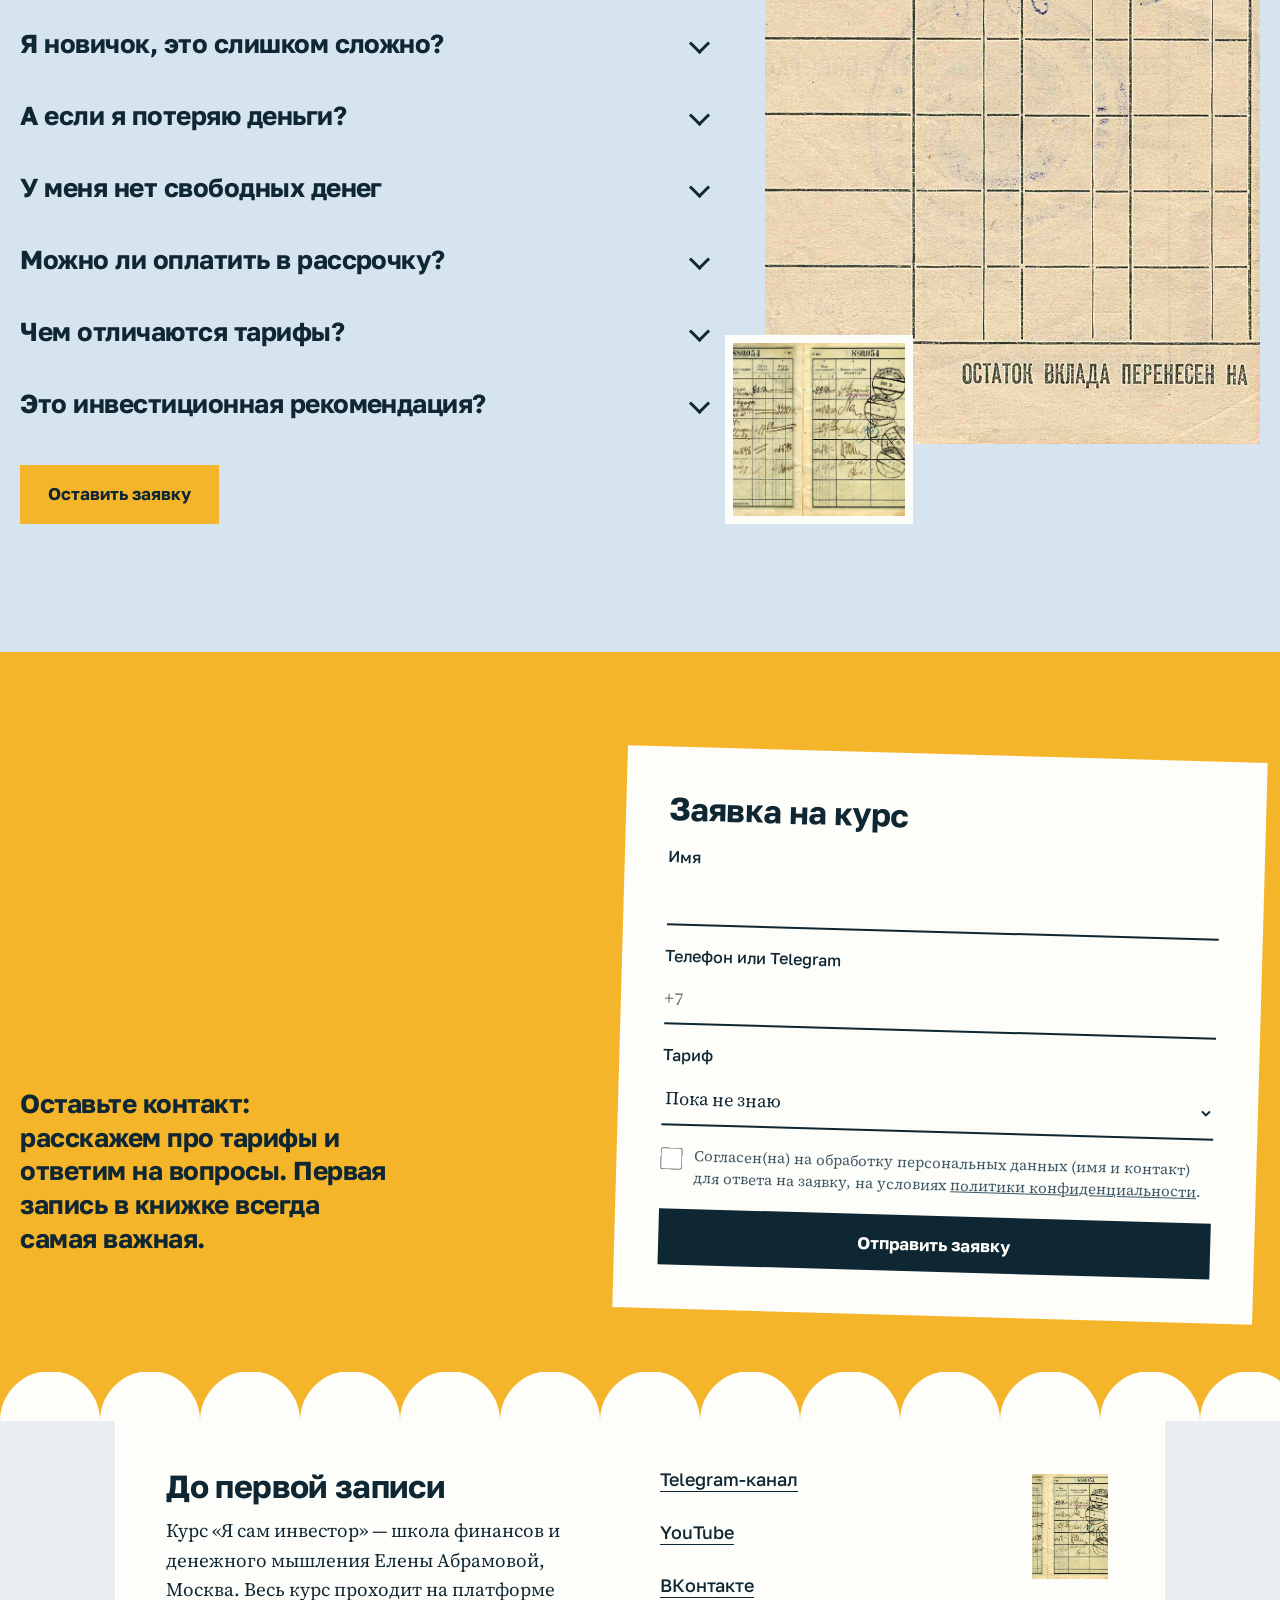
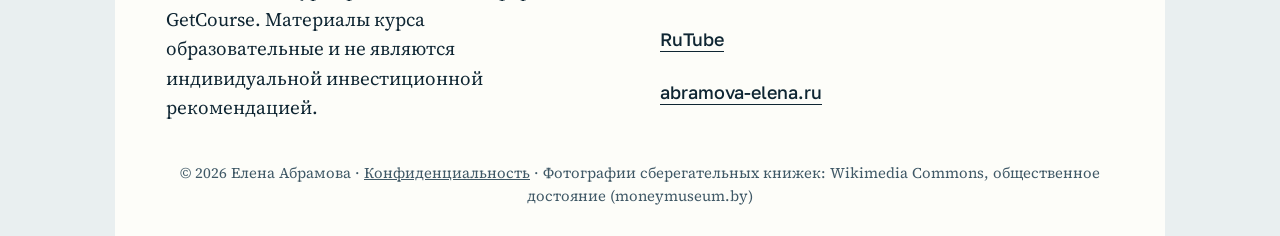
==== commit 07ff1fdd: "Реквизиты оператора, Вебмастер, Google, Яндекс.Метрика, TARIFF_LINKS, статус проекта Co-Authored-By:" ====
--- a/index.html
+++ b/index.html
@@ -104,7 +104,14 @@
 <link rel="preconnect" href="https://fonts.googleapis.com">
 <link rel="preconnect" href="https://fonts.gstatic.com" crossorigin>
 <link href="https://fonts.googleapis.com/css2?family=Golos+Text:wght@500;700;800&family=Source+Serif+4:ital,wght@0,400;0,600;1,400&display=swap" rel="stylesheet">
+<meta name="yandex-verification" content="ee05b0078fd0932c" />
+<meta name="google-site-verification" content="6Zm0R-NgtScgjTzLTza5dkfuwOEMZYlHhmpmydFILxc" />
 <link rel="stylesheet" href="styles.css">
+<script>
+(function(m,e,t,r,i,k,a){m[i]=m[i]||function(){(m[i].a=m[i].a||[]).push(arguments)};m[i].l=1*new Date();for(var j=0;j<document.scripts.length;j++){if(document.scripts[j].src===r){return;}}k=e.createElement(t),a=e.getElementsByTagName(t)[0],k.async=1,k.src=r,a.parentNode.insertBefore(k,a)})(window,document,"script","https://mc.yandex.ru/metrika/tag.js","ym");
+ym(114668679,"init",{clickmap:true,trackLinks:true,accurateTrackBounce:true});
+</script>
+<noscript><div><img src="https://mc.yandex.ru/watch/114668679" style="position:absolute;left:-9999px" alt=""></div></noscript>
 </head>
 <body>
 
@@ -392,7 +399,7 @@
   </div>
 </footer>
 <div class="cookie" id="cookie" role="region" aria-label="Уведомление о cookie" hidden>
-  <p>Сайт не использует рекламные и аналитические cookie. Браузер может хранить служебные данные, нужные для работы страницы. Подробнее в <a href="privacy.html#cookie">политике конфиденциальности</a>.</p>
+  <p>Мы используем Яндекс.Метрику для статистики посещений, она сохраняет cookie. Ещё браузер хранит служебные данные, нужные для работы страницы. Подробнее в <a href="privacy.html#cookie">политике конфиденциальности</a>.</p>
   <button class="btn btn--sm" id="cookieOk" type="button">Понятно</button>
 </div>
 <script src="script.js"></script>
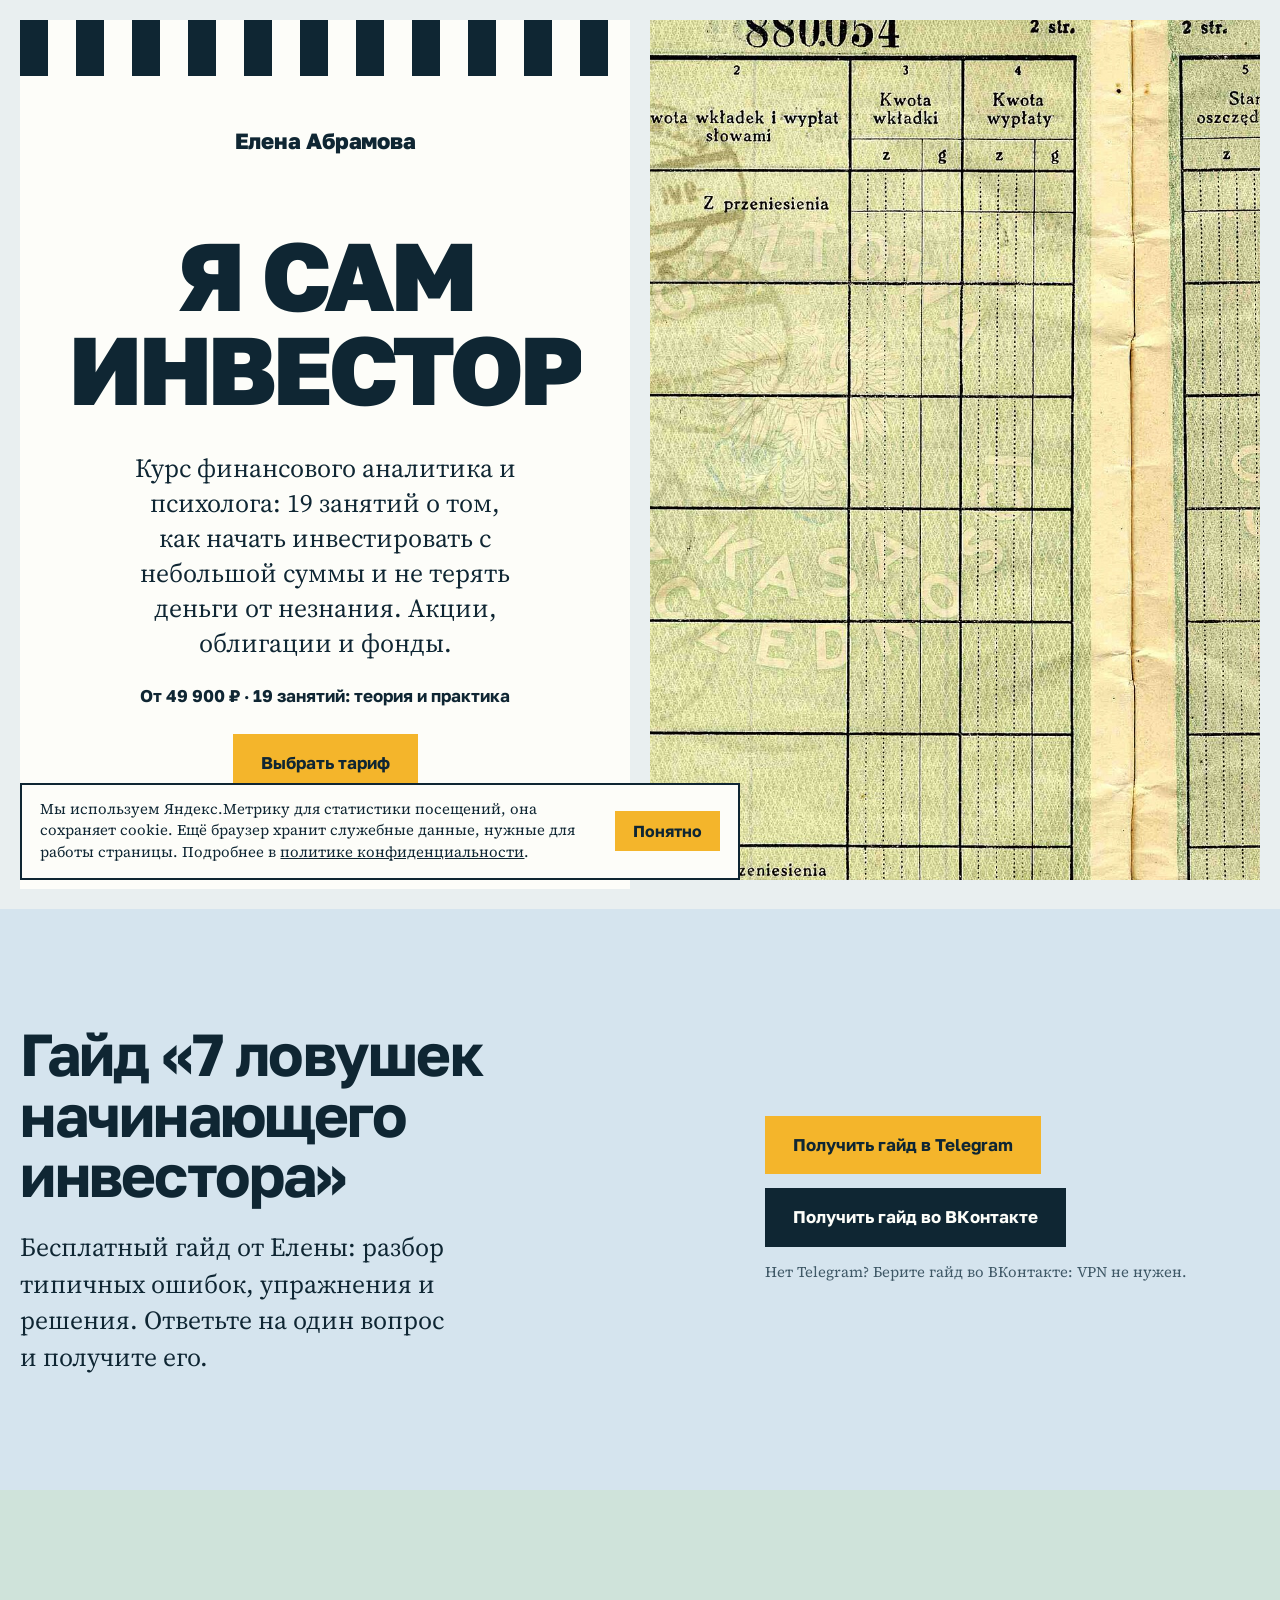
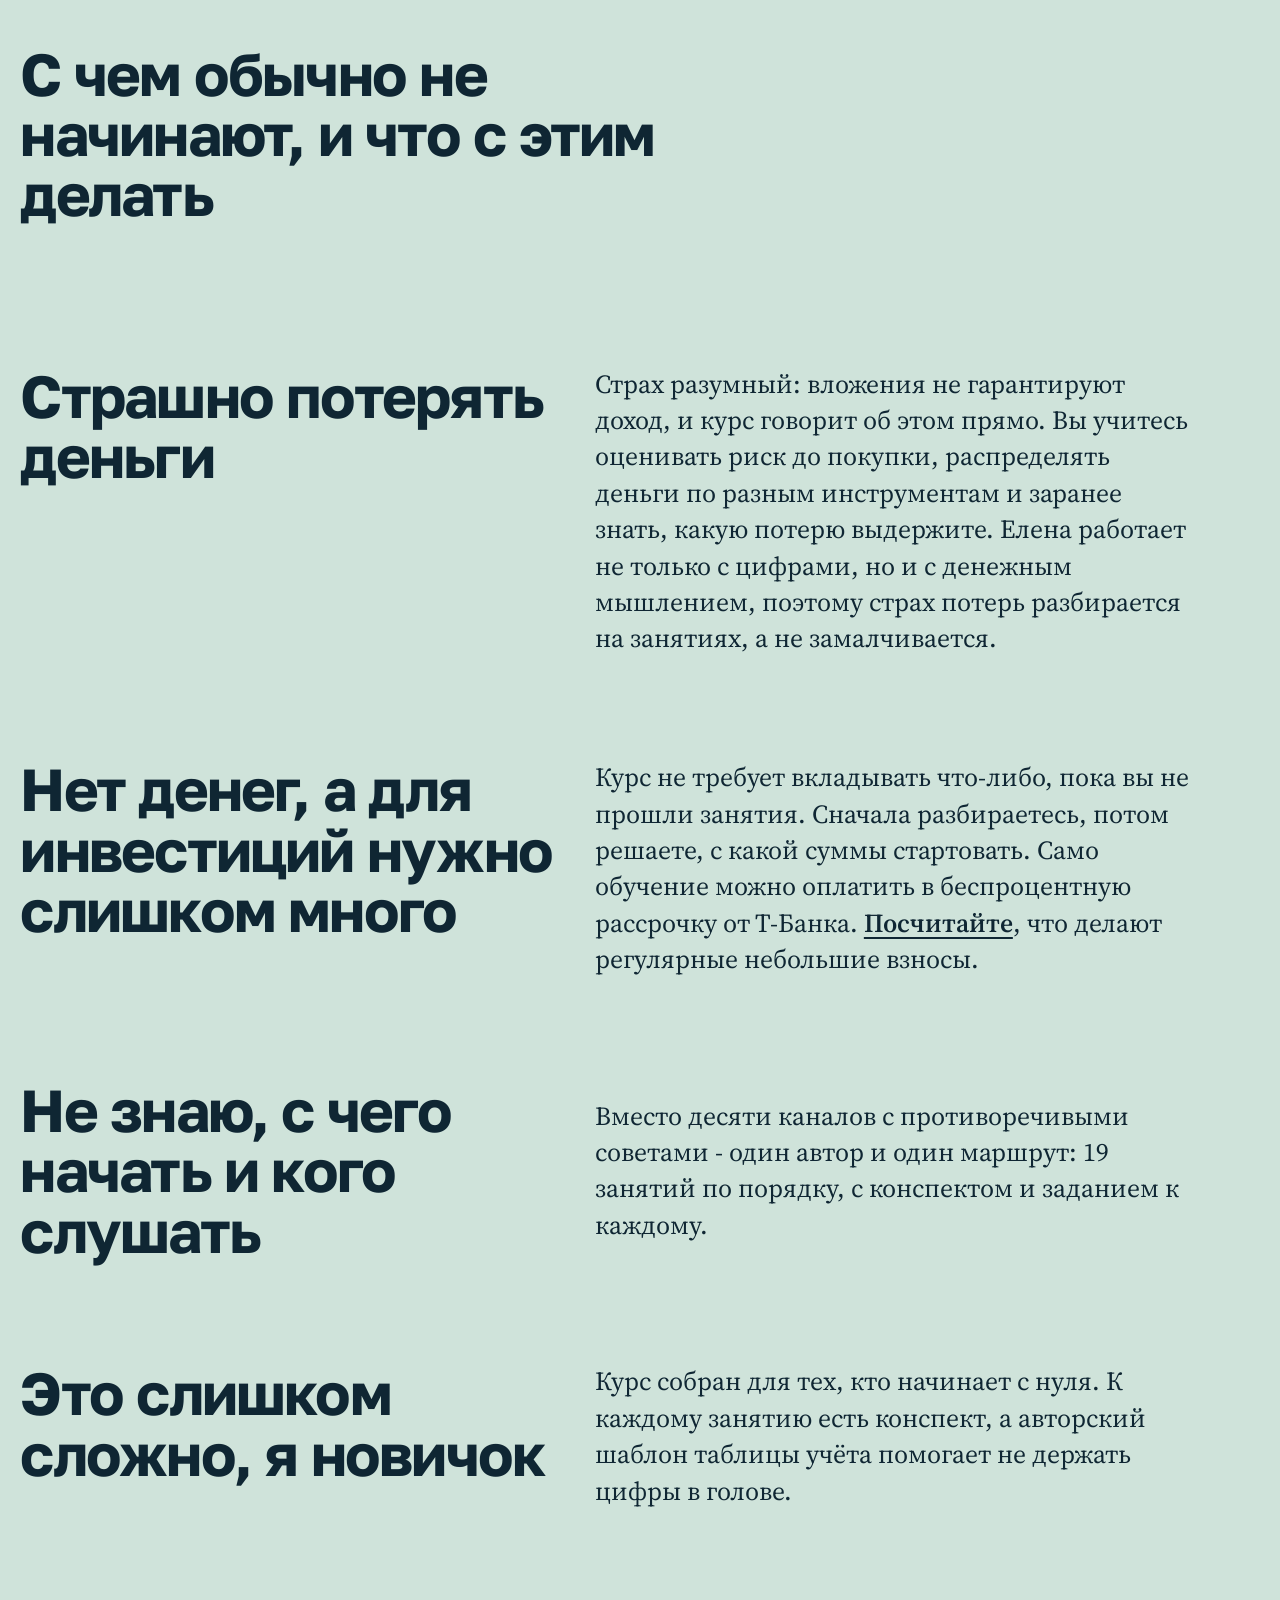
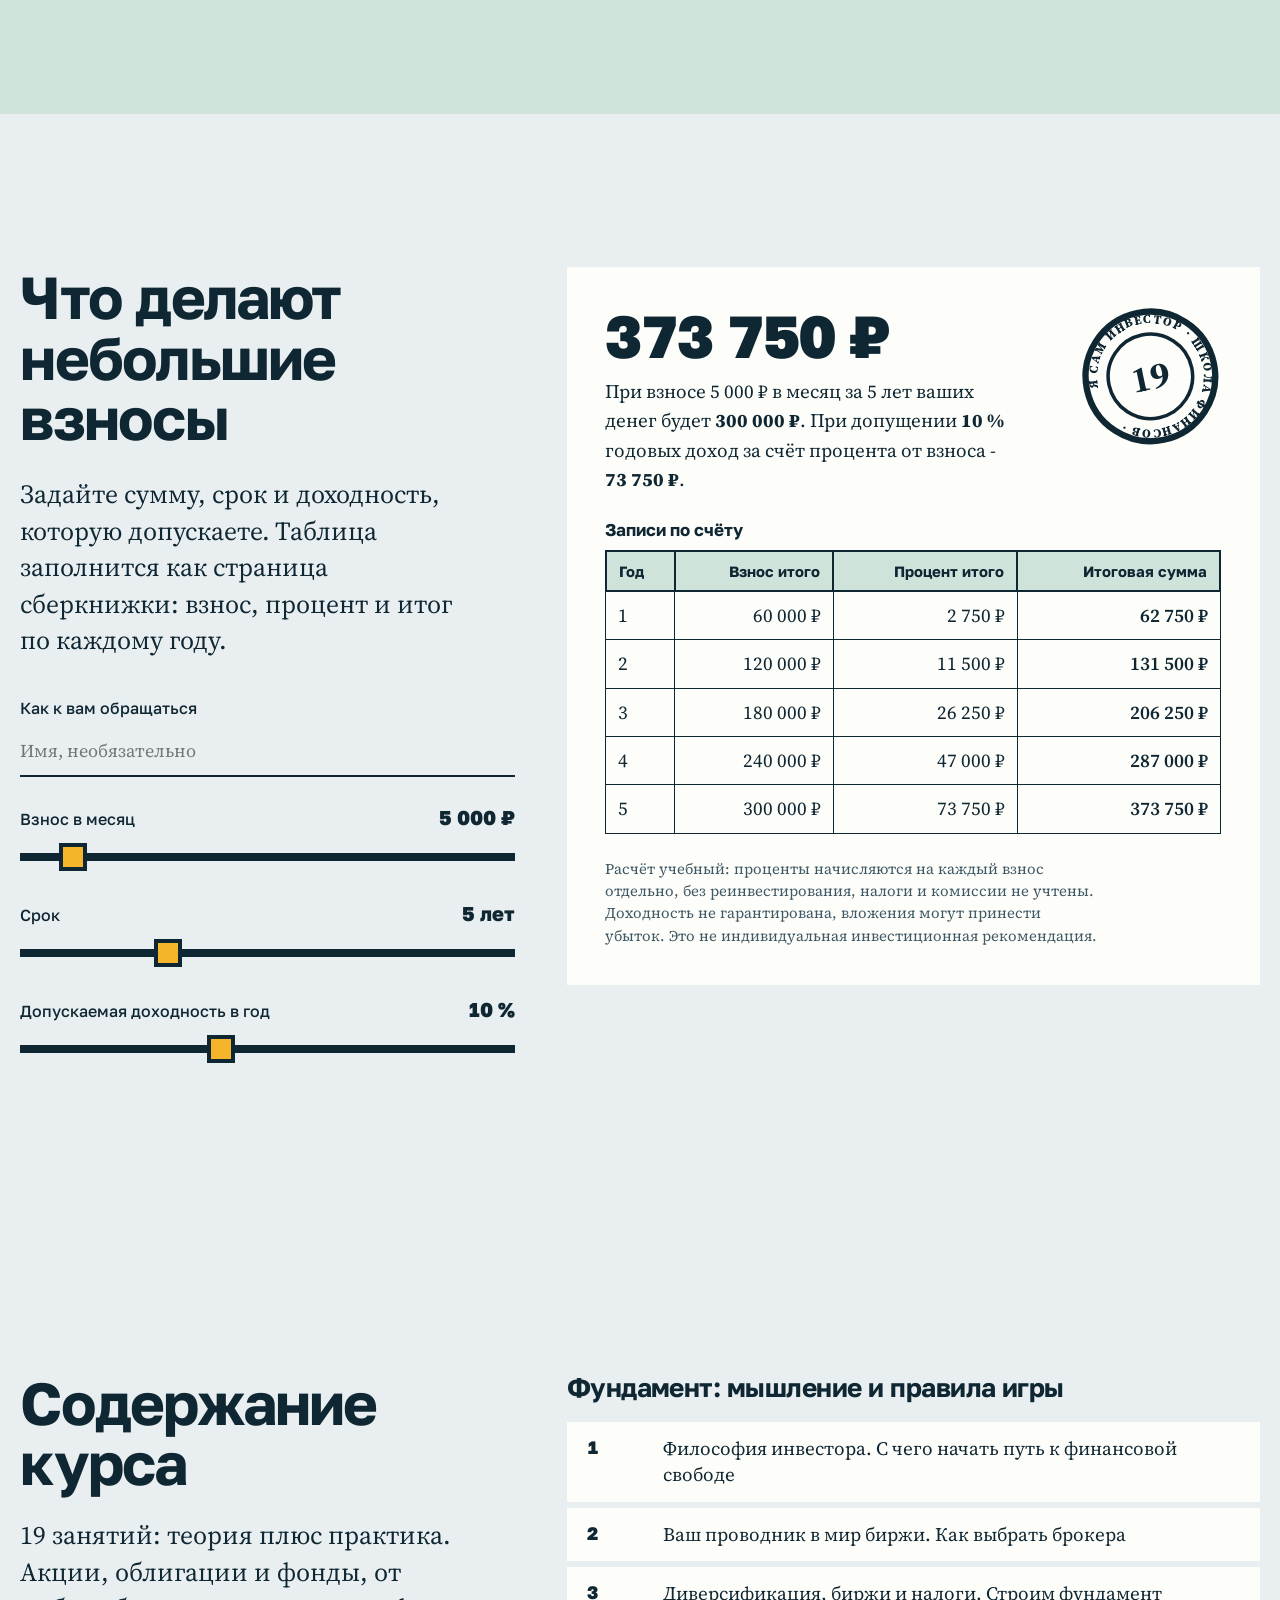
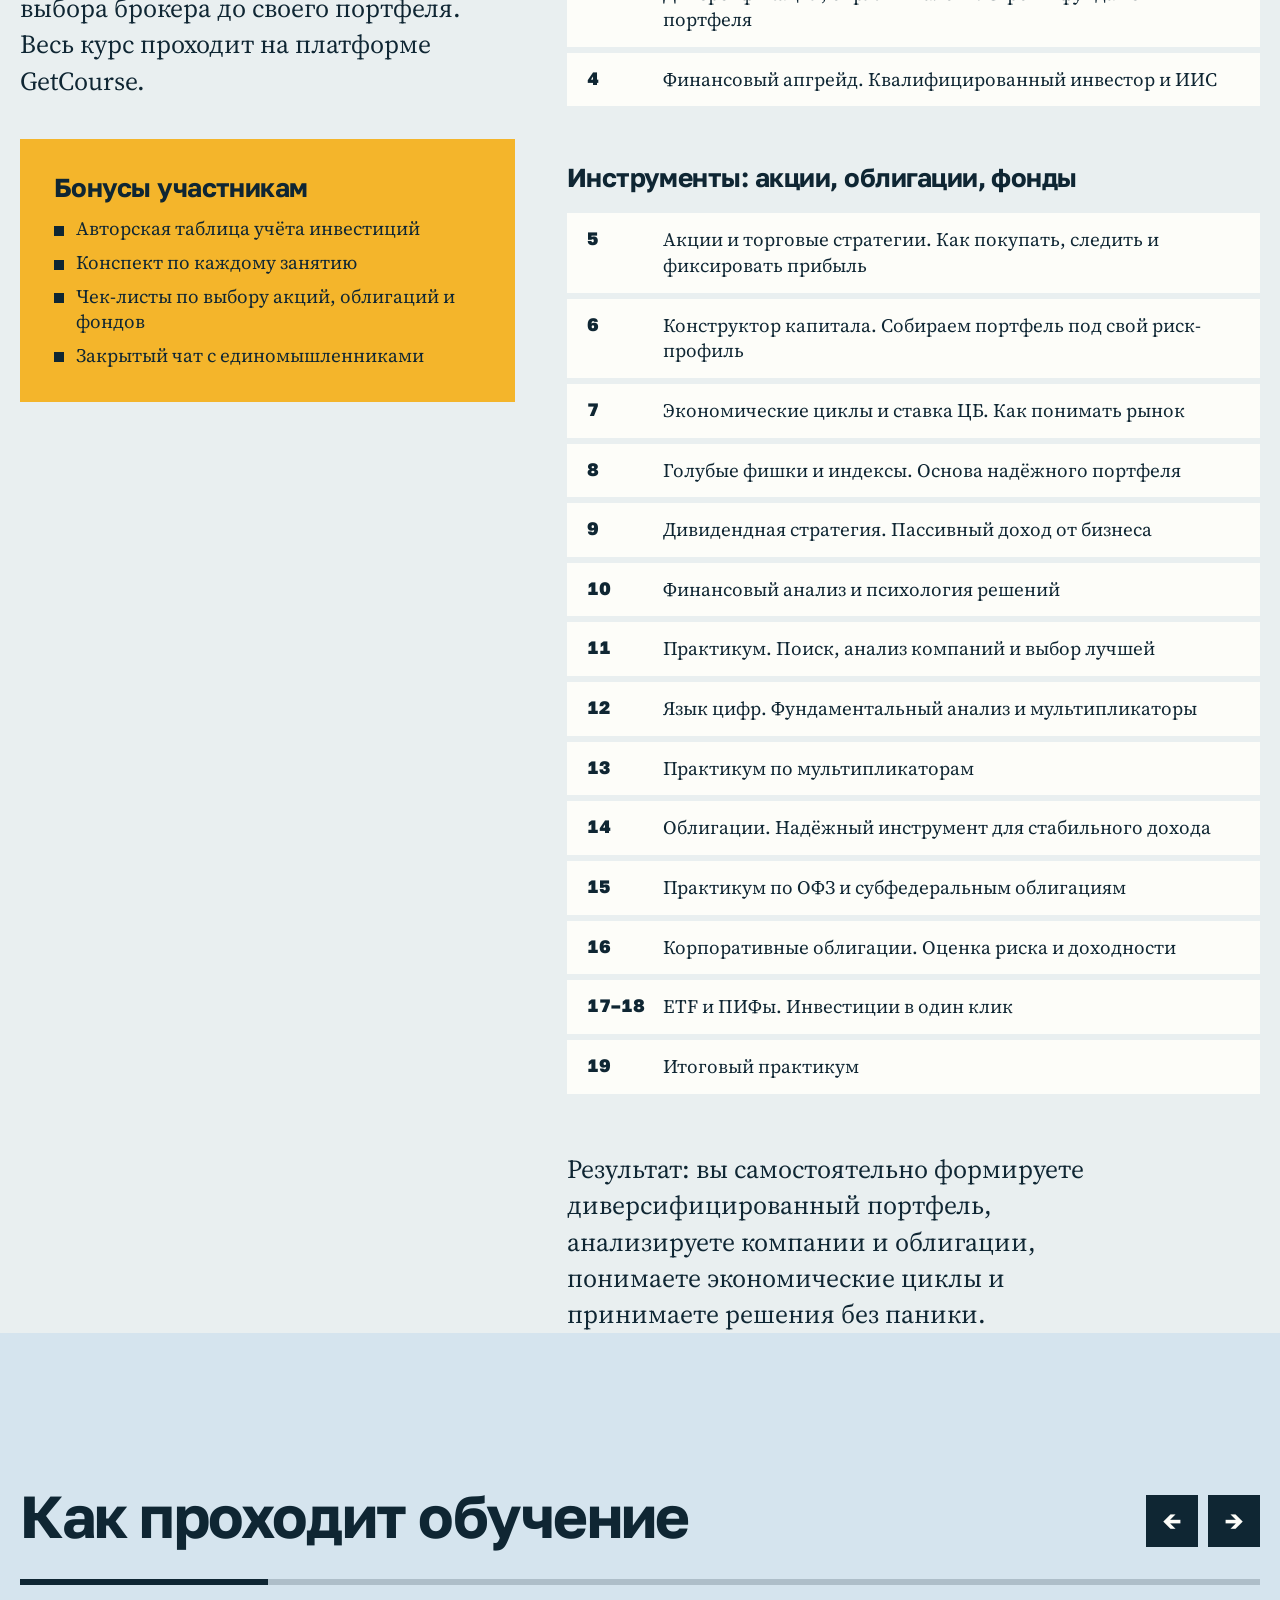
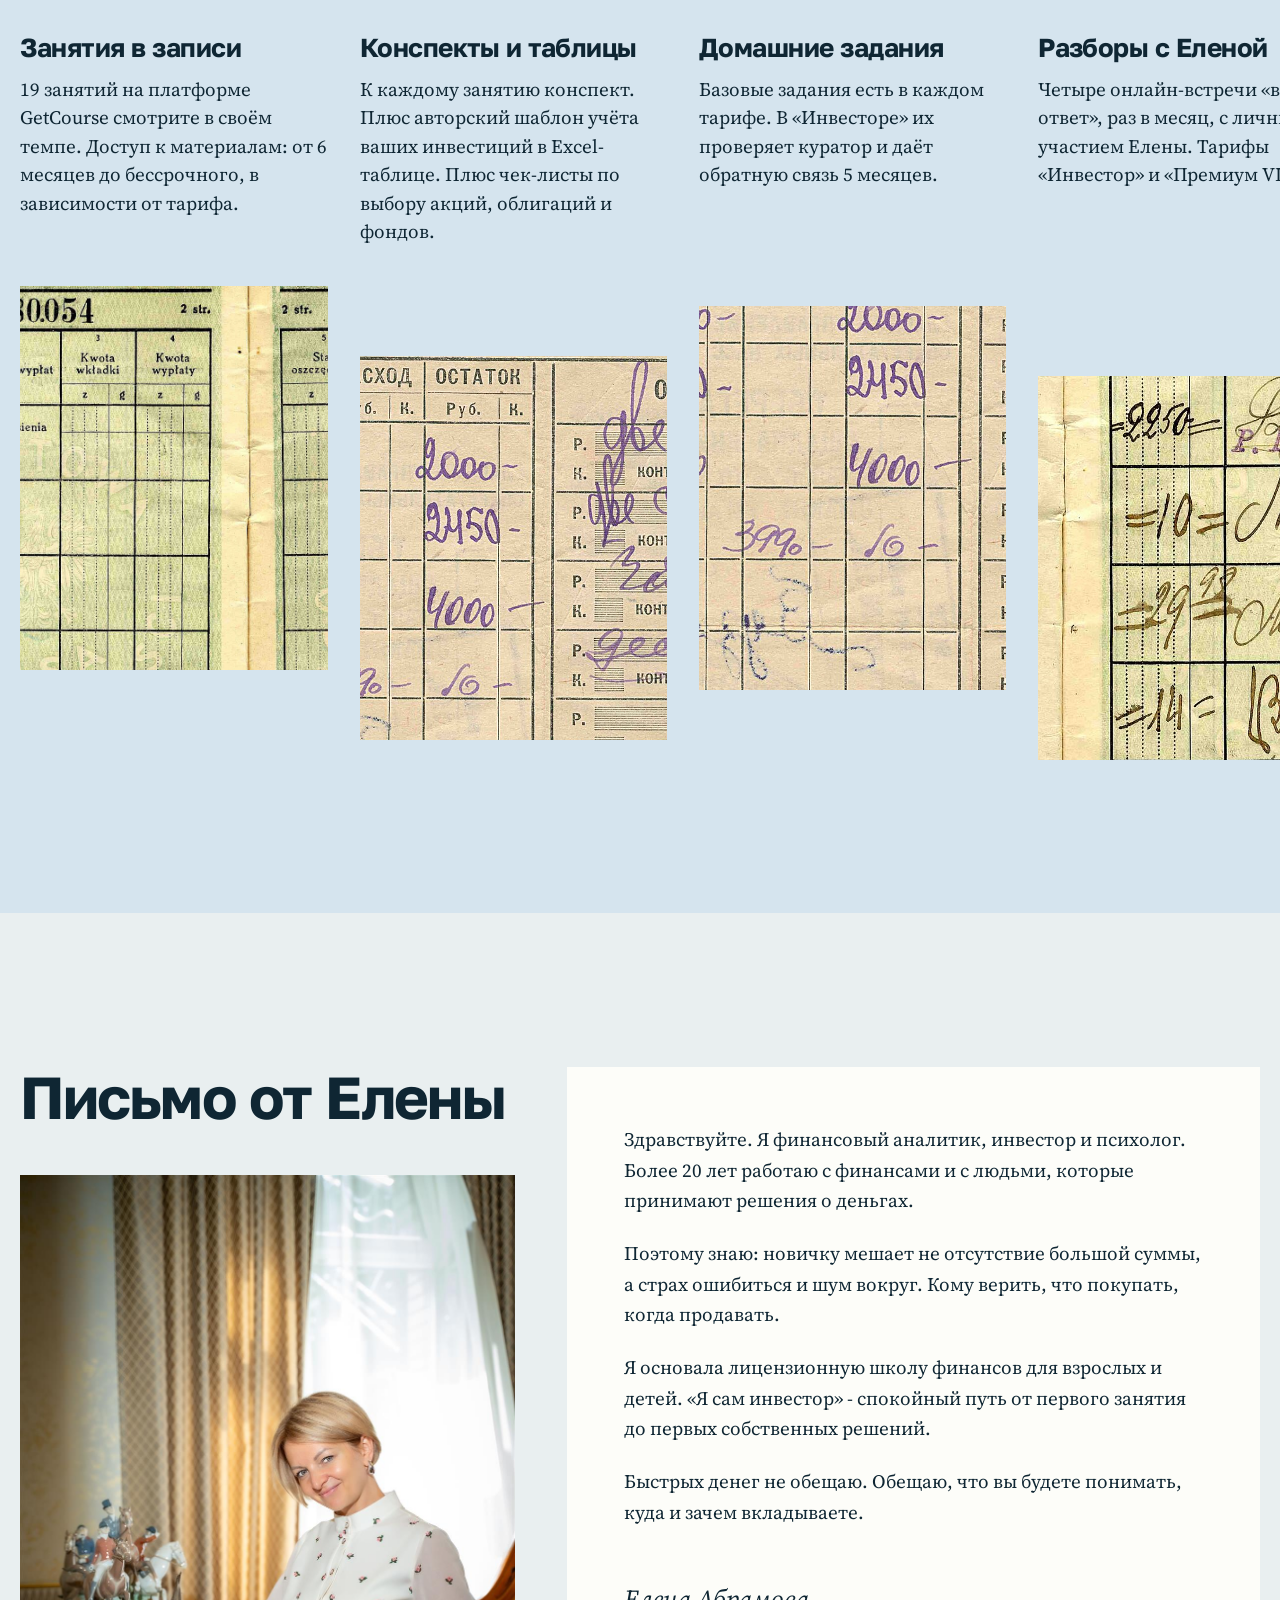
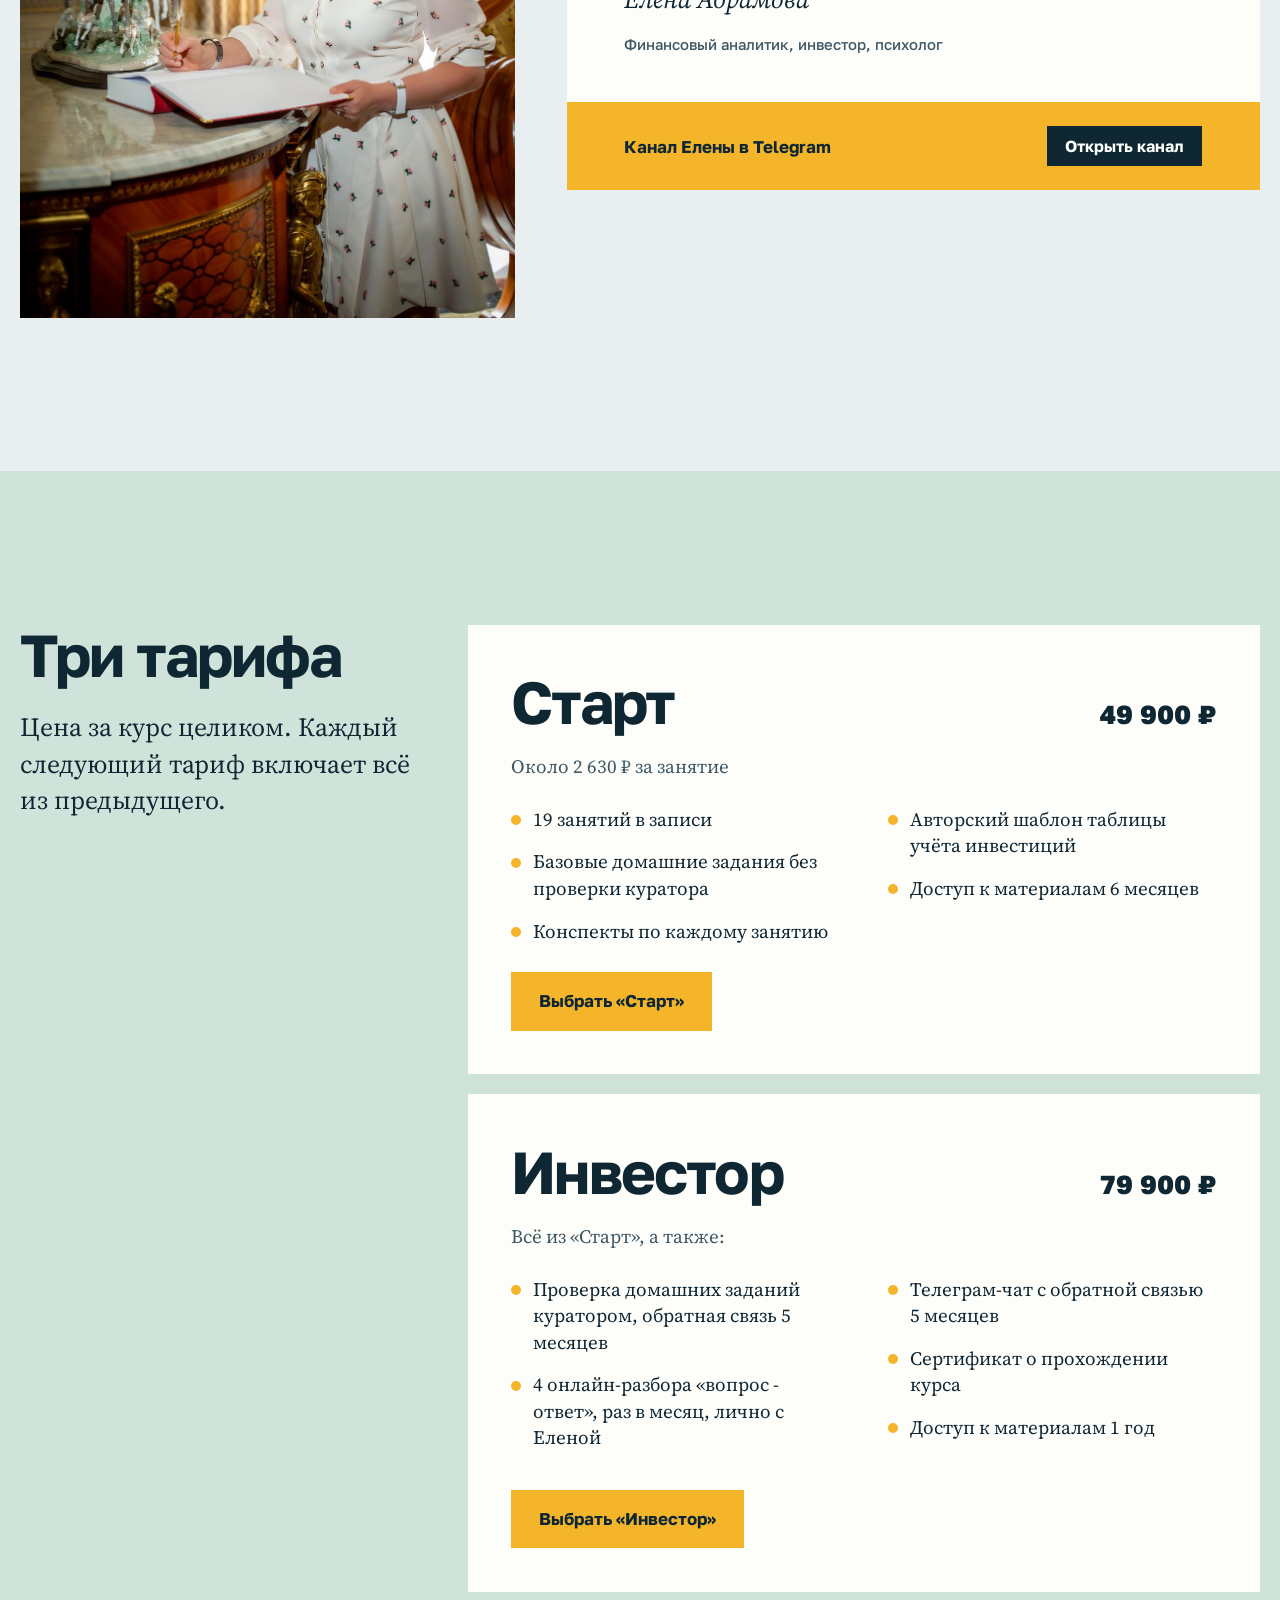
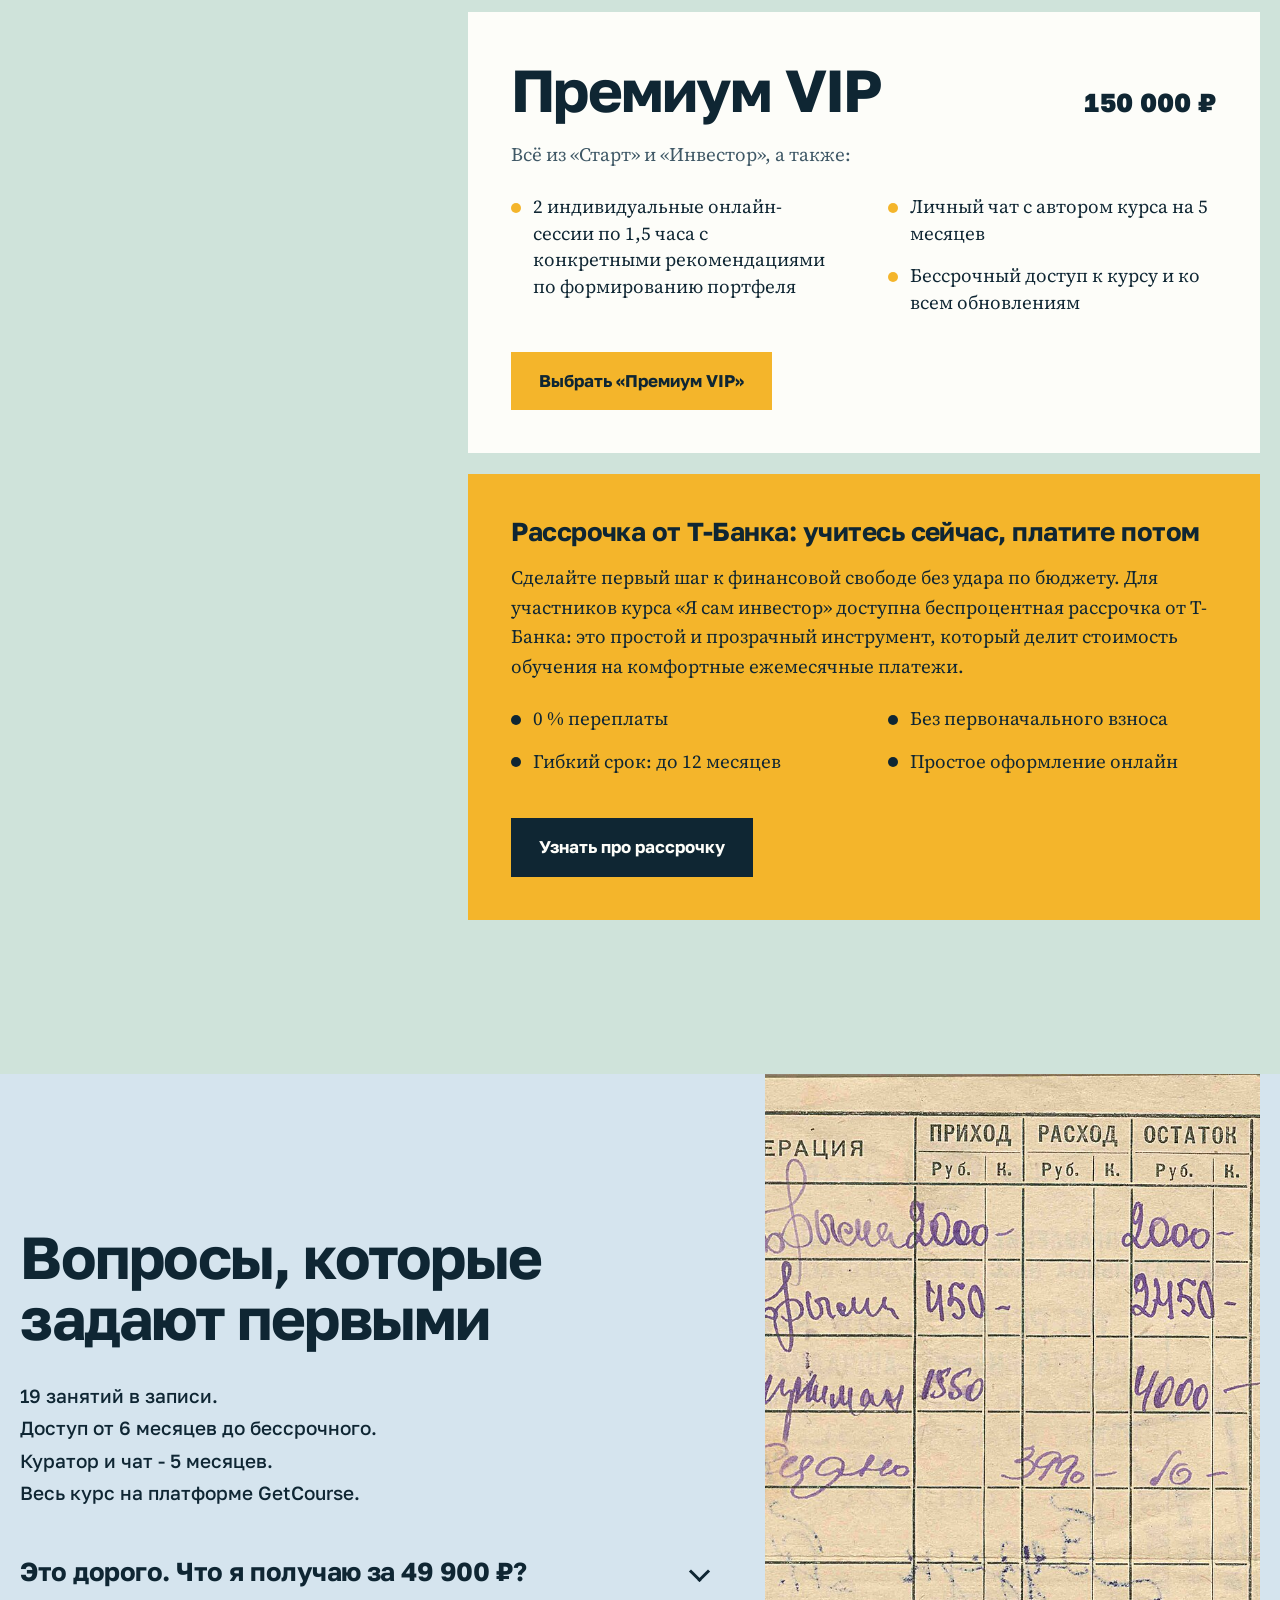
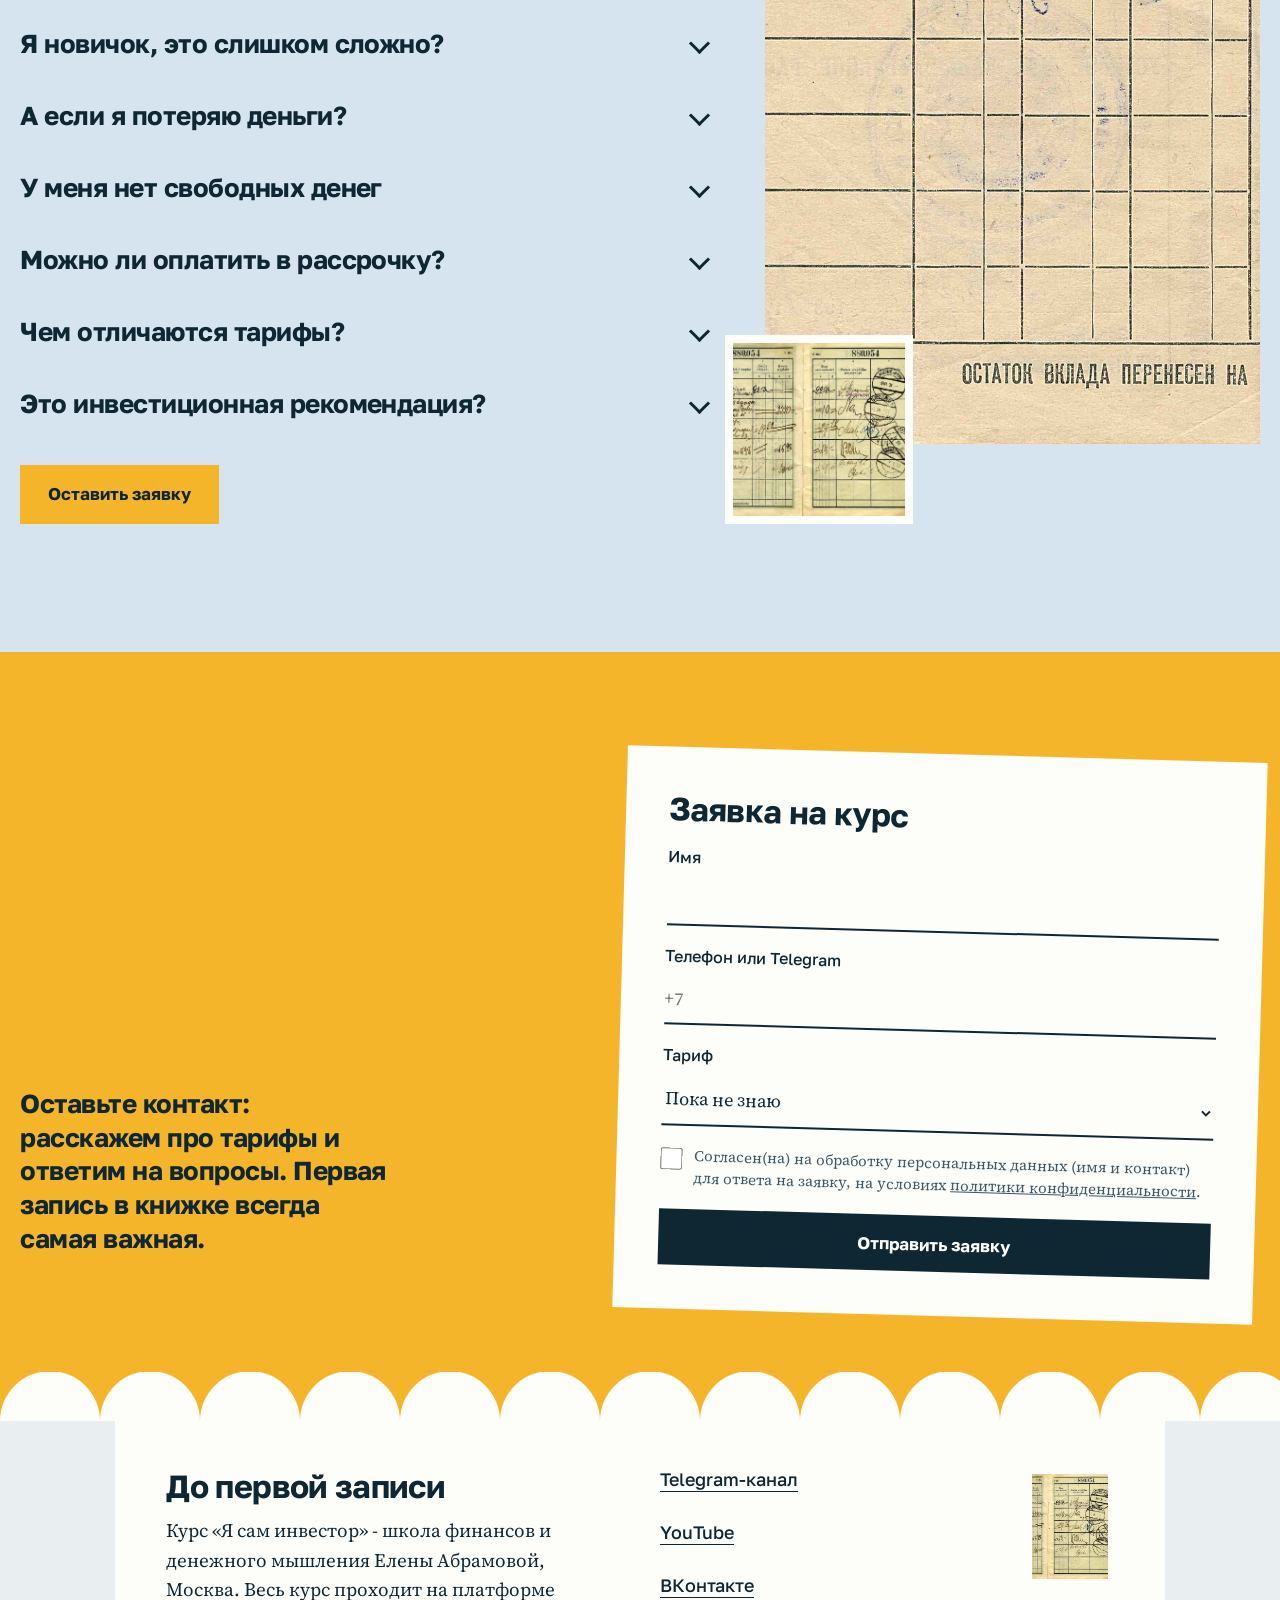
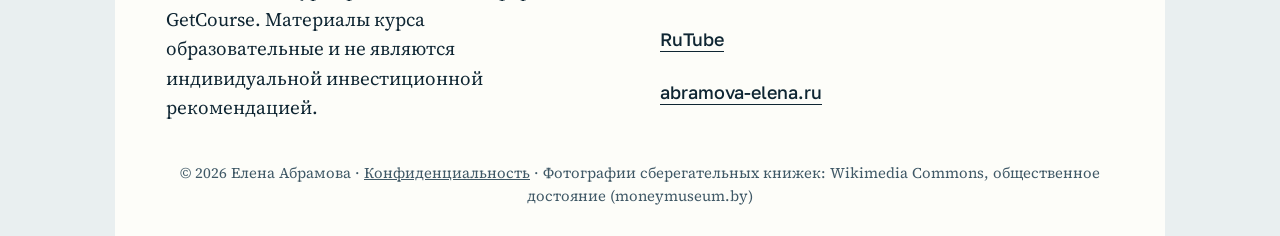
==== commit d952c11c: "SEO-блог: установка, 3 статьи-черновика (инвестиции для начинающих) Co-Authored-By: Claude Sonnet 5." ====
--- a/index.html
+++ b/index.html
@@ -3,7 +3,7 @@
 <head>
 <meta charset="utf-8">
 <meta name="viewport" content="width=device-width, initial-scale=1">
-<title>Я сам инвестор — курс Елены Абрамовой</title>
+<title>Я сам инвестор - курс Елены Абрамовой</title>
 <meta name="description" content="Курс финансового аналитика Елены Абрамовой: 19 занятий о том, как начать инвестировать с небольшой суммы и понимать риски. Тарифы от 49 900 ₽.">
 <link rel="canonical" href="https://investor.abramova-elena.ru/">
 <meta name="robots" content="index, follow, max-image-preview:large">
@@ -12,7 +12,7 @@
 <meta property="og:locale" content="ru_RU">
 <meta property="og:site_name" content="Я сам инвестор">
 <meta property="og:url" content="https://investor.abramova-elena.ru/">
-<meta property="og:title" content="Я сам инвестор — курс Елены Абрамовой">
+<meta property="og:title" content="Я сам инвестор - курс Елены Абрамовой">
 <meta property="og:description" content="19 занятий о том, как начать инвестировать с небольшой суммы и не терять деньги от незнания.">
 <meta property="og:image" content="https://investor.abramova-elena.ru/assets/elena-web.jpg">
 <meta property="og:image:width" content="1000">
@@ -107,11 +107,13 @@
 <meta name="yandex-verification" content="ee05b0078fd0932c" />
 <meta name="google-site-verification" content="6Zm0R-NgtScgjTzLTza5dkfuwOEMZYlHhmpmydFILxc" />
 <link rel="stylesheet" href="styles.css">
+<link rel="stylesheet" href="blog/blog.css">
 <script>
 (function(m,e,t,r,i,k,a){m[i]=m[i]||function(){(m[i].a=m[i].a||[]).push(arguments)};m[i].l=1*new Date();for(var j=0;j<document.scripts.length;j++){if(document.scripts[j].src===r){return;}}k=e.createElement(t),a=e.getElementsByTagName(t)[0],k.async=1,k.src=r,a.parentNode.insertBefore(k,a)})(window,document,"script","https://mc.yandex.ru/metrika/tag.js","ym");
 ym(114668679,"init",{clickmap:true,trackLinks:true,accurateTrackBounce:true});
 </script>
 <noscript><div><img src="https://mc.yandex.ru/watch/114668679" style="position:absolute;left:-9999px" alt=""></div></noscript>
+<link rel="alternate" type="application/rss+xml" title="Блог" href="feed.xml">
 </head>
 <body>
 
@@ -119,7 +121,7 @@
   <a class="bar__mark" href="#top">Елена Абрамова</a>
   <nav class="bar__nav" aria-label="Разделы">
     <a href="#guide">Гайд</a><a href="#calc">Расчёт</a><a href="#content">Содержание</a><a href="#program">Программа</a><a href="#price">Тарифы</a><a href="#faq">Вопросы</a>
-  </nav>
+  <!-- BLOGNAV:START --><!-- BLOGNAV:END --></nav>
   <a class="btn btn--sm" href="#price">Выбрать тариф</a>
 </header>
 
@@ -170,7 +172,7 @@
     </div>
     <div class="fear" data-r>
       <h3>Не знаю, с чего начать и кого слушать</h3>
-      <p>Вместо десяти каналов с противоречивыми советами — один автор и один маршрут: 19 занятий по порядку, с конспектом и заданием к каждому.</p>
+      <p>Вместо десяти каналов с противоречивыми советами - один автор и один маршрут: 19 занятий по порядку, с конспектом и заданием к каждому.</p>
     </div>
     <div class="fear" data-r>
       <h3>Это слишком сложно, я новичок</h3>
@@ -203,7 +205,7 @@
       <div class="book__top">
         <div>
           <p class="book__sum" id="sum">373 750 ₽</p>
-          <p class="book__txt" id="sumTxt">При взносе 5 000 ₽ в месяц за 5 лет ваших денег будет <b>300 000 ₽</b>. При допущении <b>10 %</b> годовых доход за счёт процента от взноса — <b>73 750 ₽</b>.</p>
+          <p class="book__txt" id="sumTxt">При взносе 5 000 ₽ в месяц за 5 лет ваших денег будет <b>300 000 ₽</b>. При допущении <b>10 %</b> годовых доход за счёт процента от взноса - <b>73 750 ₽</b>.</p>
         </div>
         <svg class="stamp" id="stamp" viewBox="0 0 200 200" role="img" aria-label="Печать: Я сам инвестор">
           <circle cx="100" cy="100" r="92" fill="none" stroke="currentColor" stroke-width="9"/>
@@ -219,7 +221,7 @@
         <tbody id="rows"></tbody>
       </table>
       <p class="note">Расчёт учебный: проценты начисляются на каждый взнос отдельно, без реинвестирования, налоги и комиссии не учтены. Доходность не гарантирована, вложения могут принести убыток. Это не индивидуальная инвестиционная рекомендация.</p>
-      <noscript><p class="note">Пример: 5 000 ₽ в месяц за 5 лет — это 300 000 ₽ ваших взносов.</p></noscript>
+      <noscript><p class="note">Пример: 5 000 ₽ в месяц за 5 лет - это 300 000 ₽ ваших взносов.</p></noscript>
     </div>
   </div>
 </section>
@@ -258,8 +260,8 @@
     <li style="--gap:40px"><h3>Занятия в записи</h3><p>19 занятий на платформе GetCourse смотрите в своём темпе. Доступ к материалам: от 6 месяцев до бессрочного, в зависимости от тарифа.</p><div class="ph"><img src="assets/book-empty.jpg" alt="Начало записей в сберегательной книжке" loading="lazy" style="--z:1.7;--ox:18%;--oy:8%"></div></li>
     <li style="--gap:110px"><h3>Конспекты и таблицы</h3><p>К каждому занятию конспект. Плюс авторский шаблон учёта ваших инвестиций в Excel-таблице. Плюс чек-листы по выбору акций, облигаций и фондов.</p><div class="ph"><img src="assets/book-soviet.jpg" alt="Заголовки граф: приход, расход, остаток" loading="lazy" style="--z:2.3;--ox:42%;--oy:7%"></div></li>
     <li style="--gap:60px"><h3>Домашние задания</h3><p>Базовые задания есть в каждом тарифе. В «Инвесторе» их проверяет куратор и даёт обратную связь 5 месяцев.</p><div class="ph"><img src="assets/book-soviet.jpg" alt="Рукописные записи вкладов" loading="lazy" style="--z:2.4;--ox:22%;--oy:26%"></div></li>
-    <li style="--gap:130px"><h3>Разборы с Еленой</h3><p>Четыре онлайн-встречи «вопрос — ответ», раз в месяц, с личным участием Елены. Тарифы «Инвестор» и «Премиум VIP».</p><div class="ph"><img src="assets/book-pko.jpg" alt="Почтовые печати на странице книжки" loading="lazy" style="--z:2.2;--ox:86%;--oy:40%"></div></li>
-    <li style="--gap:80px"><h3>Чат с обратной связью</h3><p>Телеграм-чат на 5 месяцев. В «Премиум VIP» — личный чат с автором курса для оперативной поддержки.</p><div class="ph"><img src="assets/book-soviet.jpg" alt="Подписи и остаток прописью" loading="lazy" style="--z:2;--ox:82%;--oy:20%"></div></li>
+    <li style="--gap:130px"><h3>Разборы с Еленой</h3><p>Четыре онлайн-встречи «вопрос - ответ», раз в месяц, с личным участием Елены. Тарифы «Инвестор» и «Премиум VIP».</p><div class="ph"><img src="assets/book-pko.jpg" alt="Почтовые печати на странице книжки" loading="lazy" style="--z:2.2;--ox:86%;--oy:40%"></div></li>
+    <li style="--gap:80px"><h3>Чат с обратной связью</h3><p>Телеграм-чат на 5 месяцев. В «Премиум VIP» - личный чат с автором курса для оперативной поддержки.</p><div class="ph"><img src="assets/book-soviet.jpg" alt="Подписи и остаток прописью" loading="lazy" style="--z:2;--ox:82%;--oy:20%"></div></li>
     <li style="--gap:50px"><h3>Сертификат и личные сессии</h3><p>Сертификат о прохождении курса. В «Премиум VIP» ещё две индивидуальные сессии по 1,5 часа о формировании портфеля.</p><div class="ph"><img src="assets/book-pko.jpg" alt="Первая запись вклада в книжке" loading="lazy" style="--z:2;--ox:14%;--oy:30%"></div></li>
   </ul>
 </section>
@@ -273,7 +275,7 @@
     <div class="sheet" data-r>
       <p>Здравствуйте. Я финансовый аналитик, инвестор и психолог. Более 20 лет работаю с финансами и с людьми, которые принимают решения о деньгах.</p>
       <p>Поэтому знаю: новичку мешает не отсутствие большой суммы, а страх ошибиться и шум вокруг. Кому верить, что покупать, когда продавать.</p>
-      <p>Я основала лицензионную школу финансов для взрослых и детей. «Я сам инвестор» — спокойный путь от первого занятия до первых собственных решений.</p>
+      <p>Я основала лицензионную школу финансов для взрослых и детей. «Я сам инвестор» - спокойный путь от первого занятия до первых собственных решений.</p>
       <p>Быстрых денег не обещаю. Обещаю, что вы будете понимать, куда и зачем вкладываете.</p>
       <p class="sign"><em>Елена Абрамова</em><span>Финансовый аналитик, инвестор, психолог</span></p>
       <div class="tear"><span>Канал Елены в Telegram</span><a class="btn btn--sm" href="https://t.me/finance4us" target="_blank" rel="noopener">Открыть канал</a></div>
@@ -305,7 +307,7 @@
         <p class="tier__sub">Всё из «Старт», а также:</p>
         <ul>
           <li>Проверка домашних заданий куратором, обратная связь 5 месяцев</li>
-          <li>4 онлайн-разбора «вопрос — ответ», раз в месяц, лично с Еленой</li>
+          <li>4 онлайн-разбора «вопрос - ответ», раз в месяц, лично с Еленой</li>
           <li>Телеграм-чат с обратной связью 5 месяцев</li>
           <li>Сертификат о прохождении курса</li>
           <li>Доступ к материалам 1 год</li>
@@ -341,14 +343,14 @@
   <div class="wrap faq__grid">
     <div class="faq__main">
       <h2 class="h2" data-r>Вопросы, которые задают первыми</h2>
-      <p class="facts" data-r>19 занятий в записи.<br>Доступ от 6 месяцев до бессрочного.<br>Куратор и чат — 5 месяцев.<br>Весь курс на платформе GetCourse.</p>
+      <p class="facts" data-r>19 занятий в записи.<br>Доступ от 6 месяцев до бессрочного.<br>Куратор и чат - 5 месяцев.<br>Весь курс на платформе GetCourse.</p>
       <div class="qa" data-r>
-        <details><summary>Это дорого. Что я получаю за 49 900 ₽?</summary><p>В «Старте» 19 занятий, конспекты и шаблон таблицы учёта: около 2 630 ₽ за занятие. Если нужны проверка заданий и живые разборы с Еленой, есть «Инвестор». Курс — это обучение, доходность он не обещает.</p></details>
+        <details><summary>Это дорого. Что я получаю за 49 900 ₽?</summary><p>В «Старте» 19 занятий, конспекты и шаблон таблицы учёта: около 2 630 ₽ за занятие. Если нужны проверка заданий и живые разборы с Еленой, есть «Инвестор». Курс - это обучение, доходность он не обещает.</p></details>
         <details><summary>Я новичок, это слишком сложно?</summary><p>Курс начинается с основ. К каждому занятию есть конспект и задание, а в «Инвесторе» куратор проверяет работы и подсказывает, что поправить.</p></details>
         <details><summary>А если я потеряю деньги?</summary><p>Потерять можно: инвестиции не гарантируют доход. Курс учит оценивать риск, делить деньги между инструментами и не вкладывать сумму, потеря которой вам не по силам. Решения принимаете вы.</p></details>
         <details><summary>У меня нет свободных денег</summary><p>Для обучения вкладываться не нужно. Пройдите занятия, заполните таблицу учёта и решите, с какой суммы стартовать. Калькулятор выше показывает, как работают регулярные небольшие взносы.</p></details>
         <details><summary>Можно ли оплатить в рассрочку?</summary><p>Да. Для участников курса доступна беспроцентная рассрочка от Т-Банка: до 12 месяцев, без первоначального взноса, оформление онлайн.</p></details>
-        <details><summary>Чем отличаются тарифы?</summary><p>«Старт» — самостоятельно по записям. «Инвестор» — с проверкой заданий, чатом и четырьмя разборами. «Премиум VIP» — ещё две личные сессии о портфеле и личный чат с автором.</p></details>
+        <details><summary>Чем отличаются тарифы?</summary><p>«Старт» - самостоятельно по записям. «Инвестор» - с проверкой заданий, чатом и четырьмя разборами. «Премиум VIP» - ещё две личные сессии о портфеле и личный чат с автором.</p></details>
         <details><summary>Это инвестиционная рекомендация?</summary><p>Нет. Курс образовательный, общие материалы не заменяют индивидуальную консультацию. Рекомендации по структуре портфеля обсуждаются на сессиях тарифа «Премиум VIP», решение остаётся за вами.</p></details>
       </div>
       <a class="btn" href="#contact" data-r>Оставить заявку</a>
@@ -378,6 +380,7 @@
     </div>
   </div>
 </section>
+<!-- BLOG:START --><!-- BLOG:END -->
 </main>
 
 <footer class="foot">
@@ -385,7 +388,7 @@
   <div class="foot__panel">
     <div class="foot__msg">
       <p class="h3">До первой записи</p>
-      <p>Курс «Я сам инвестор» — школа финансов и денежного мышления Елены Абрамовой, Москва. Весь курс проходит на платформе GetCourse. Материалы курса образовательные и не являются индивидуальной инвестиционной рекомендацией.</p>
+      <p>Курс «Я сам инвестор» - школа финансов и денежного мышления Елены Абрамовой, Москва. Весь курс проходит на платформе GetCourse. Материалы курса образовательные и не являются индивидуальной инвестиционной рекомендацией.</p>
     </div>
     <div class="foot__addr">
       <img class="foot__stamp" src="assets/book-pko.jpg" width="88" height="117" alt="Печать на странице сберегательной книжки" loading="lazy">
--- a/blog/blog.css
+++ b/blog/blog.css
@@ -0,0 +1,94 @@
+/* Стили блога. Цвета берутся из палитры сайта: install.mjs прописывает --b-* в blog.config.json (theme). */
+:root { --b-bg: #fff; --b-surface: #fff; --b-ink: #18181b; --b-text: #2b2b30; --b-soft: #6b6b73; --b-line: #e5e5e5; --b-accent: #2563eb; --b-accent-soft: #eef3ff; --b-radius: 16px; }
+.blog { padding: 112px 0 72px; background: var(--b-bg); color: var(--b-text); }
+.blog > section, .blog > article { width: 100%; max-width: 1160px; margin: 0 auto; padding: 0 20px; }
+.b-crumbs { display: flex; gap: 8px; flex-wrap: wrap; font-size: 14px; color: var(--b-soft); margin-bottom: 22px; }
+.b-crumbs a { color: var(--b-soft); text-decoration: none; }
+.b-crumbs a:hover { color: var(--b-accent); }
+.b-meta { display: flex; flex-wrap: wrap; align-items: center; gap: 6px 14px; font-size: 14px; color: var(--b-soft); }
+.b-chip { display: inline-block; padding: 3px 12px; border-radius: 999px; background: var(--b-accent-soft); color: var(--b-accent); font-weight: 600; font-size: 13px; }
+.b-head h1 { font-family: var(--ff-head, inherit); color: var(--b-ink); font-size: clamp(28px, 4.4vw, 46px); line-height: 1.15; margin: 14px 0 16px; letter-spacing: -0.01em; }
+.b-lead { font-size: 19px; line-height: 1.55; color: var(--b-soft); max-width: 720px; }
+.b-author { margin-top: 14px; font-size: 14px; color: var(--b-soft); }
+
+/* Статья */
+.b-article { max-width: 780px !important; }
+.b-cover { margin: 28px 0 8px; border-radius: var(--b-radius); overflow: hidden; }
+.b-cover img { display: block; width: 100%; height: auto; }
+.b-toc { margin: 28px 0; padding: 20px 24px; border: 1px solid var(--b-line); border-radius: var(--b-radius); background: var(--b-surface); }
+.b-toc ol { list-style: none; margin: 10px 0 0; padding: 0; }
+.b-toc li + li { margin-top: 6px; }
+.b-toc a { color: var(--b-text); text-decoration: none; }
+.b-toc a:hover { color: var(--b-accent); }
+.b-content { font-size: 18px; line-height: 1.75; margin-top: 28px; }
+.b-content h2 { font-family: var(--ff-head, inherit); color: var(--b-ink); font-size: clamp(24px, 3vw, 31px); line-height: 1.25; margin: 2em 0 .6em; scroll-margin-top: 100px; }
+.b-content h3 { font-family: var(--ff-head, inherit); color: var(--b-ink); font-size: 22px; margin: 1.6em 0 .5em; scroll-margin-top: 100px; }
+.b-content p { margin: 0 0 1.1em; }
+.b-content ul, .b-content ol { margin: 0 0 1.2em; padding-left: 1.4em; }
+.b-content ul { list-style: disc; }
+.b-content ol { list-style: decimal; }
+.b-content li + li { margin-top: 8px; }
+.b-content li::marker { color: var(--b-accent); }
+.b-content a { color: var(--b-accent); text-decoration: underline; text-underline-offset: 3px; }
+.b-content img { max-width: 100%; height: auto; border-radius: 12px; margin: 8px 0; }
+.b-content hr { border: 0; border-top: 1px solid var(--b-line); margin: 2em 0; }
+.b-content blockquote { margin: 1.4em 0; padding: 16px 22px; border-left: 4px solid var(--b-accent); background: var(--b-accent-soft); border-radius: 0 12px 12px 0; }
+.b-content blockquote p:last-child { margin-bottom: 0; }
+.b-content code { background: var(--b-accent-soft); padding: 2px 6px; border-radius: 6px; font-size: .92em; }
+.b-content pre { overflow-x: auto; padding: 16px; border-radius: 12px; background: var(--b-accent-soft); margin: 0 0 1.2em; }
+.b-table { overflow-x: auto; margin: 1.4em 0; border: 1px solid var(--b-line); border-radius: 12px; }
+.b-table table { width: 100%; border-collapse: collapse; font-size: 16px; line-height: 1.5; }
+.b-table th, .b-table td { padding: 12px 16px; text-align: left; border-bottom: 1px solid var(--b-line); vertical-align: top; }
+.b-table th { background: var(--b-accent-soft); color: var(--b-ink); font-weight: 600; white-space: nowrap; }
+.b-table tr:last-child td { border-bottom: 0; }
+
+.b-faq { margin-top: 44px; }
+.b-faq h2 { font-family: var(--ff-head, inherit); color: var(--b-ink); font-size: 28px; margin-bottom: 16px; }
+.b-faq details { border: 1px solid var(--b-line); border-radius: 12px; background: var(--b-surface); margin-bottom: 10px; padding: 0 20px; }
+.b-faq summary { cursor: pointer; padding: 16px 0; font-weight: 600; color: var(--b-ink); list-style: none; display: flex; justify-content: space-between; gap: 16px; }
+.b-faq summary::-webkit-details-marker { display: none; }
+.b-faq summary::after { content: '+'; color: var(--b-accent); font-size: 22px; line-height: 1; }
+.b-faq details[open] summary::after { content: '−'; }
+.b-faq details p { padding: 0 0 18px; color: var(--b-text); line-height: 1.65; }
+.b-disclaimer { margin-top: 32px; font-size: 14px; line-height: 1.55; color: var(--b-soft); padding-top: 16px; border-top: 1px solid var(--b-line); }
+.b-cta { margin-top: 40px; padding: 32px; border-radius: var(--b-radius); background: var(--b-accent-soft); border: 1px solid var(--b-line); text-align: left; }
+.b-cta h2 { font-family: var(--ff-head, inherit); color: var(--b-ink); font-size: 26px; margin-bottom: 8px; }
+.b-cta p { margin-bottom: 18px; color: var(--b-text); max-width: 560px; }
+.b-cta__btn { display: inline-flex; }
+.b-preview { margin: 0 0 22px; padding: 12px 16px; border-radius: 12px; background: #fff4d6; color: #6b4e00; font-size: 14px; border: 1px solid #f0d98a; }
+
+/* Карточки */
+.b-grid { display: grid; grid-template-columns: repeat(3, 1fr); gap: 24px; margin-top: 32px; }
+.b-card { display: flex; flex-direction: column; background: var(--b-surface); border: 1px solid var(--b-line); border-radius: var(--b-radius); overflow: hidden; transition: transform .2s, box-shadow .2s; }
+.b-card:hover { transform: translateY(-3px); box-shadow: 0 16px 36px rgba(20, 20, 30, .09); }
+.b-card__img { display: block; aspect-ratio: 16 / 10; overflow: hidden; background: var(--b-accent-soft); }
+.b-card__img img { width: 100%; height: 100%; object-fit: cover; display: block; }
+.b-card__body { display: flex; flex-direction: column; gap: 10px; padding: 22px; flex: 1; }
+.b-card h3 { font-family: var(--ff-head, inherit); font-size: 20px; line-height: 1.3; margin: 0; }
+.b-card h3 a { color: var(--b-ink); text-decoration: none; }
+.b-card h3 a:hover { color: var(--b-accent); }
+.b-card p { color: var(--b-soft); font-size: 15px; line-height: 1.55; margin: 0; }
+.b-more { margin-top: auto; padding-top: 6px; color: var(--b-accent); font-weight: 600; text-decoration: none; }
+.b-more::after { content: ' →'; }
+.b-related { margin-top: 72px !important; }
+.b-related h2, .b-home h2 { font-family: var(--ff-head, inherit); color: var(--b-ink); font-size: clamp(26px, 3.4vw, 36px); }
+.b-empty { margin-top: 32px; color: var(--b-soft); }
+
+/* Блок на главной */
+.b-home { padding: 88px 0; background: var(--b-bg); }
+.b-home .container { max-width: 1160px; margin: 0 auto; padding: 0 20px; }
+.b-home__head { display: flex; justify-content: space-between; align-items: flex-end; gap: 16px; flex-wrap: wrap; }
+.b-home .b-more { margin-top: 0; }
+
+@media (max-width: 960px) { .b-grid { grid-template-columns: repeat(2, 1fr); } }
+@media (max-width: 640px) {
+  .blog { padding: 92px 0 48px; }
+  .b-grid { grid-template-columns: 1fr; gap: 18px; }
+  .b-content { font-size: 17px; }
+  .b-lead { font-size: 17px; }
+  .b-cta { padding: 24px 20px; }
+  .b-home { padding: 56px 0; }
+}
+
+/* тема сайта */
+:root{--b-accent:var(--accent);--b-ink:var(--ink);--b-soft:var(--soft);--b-accent-soft:color-mix(in srgb, var(--accent) 10%, #ffffff)}
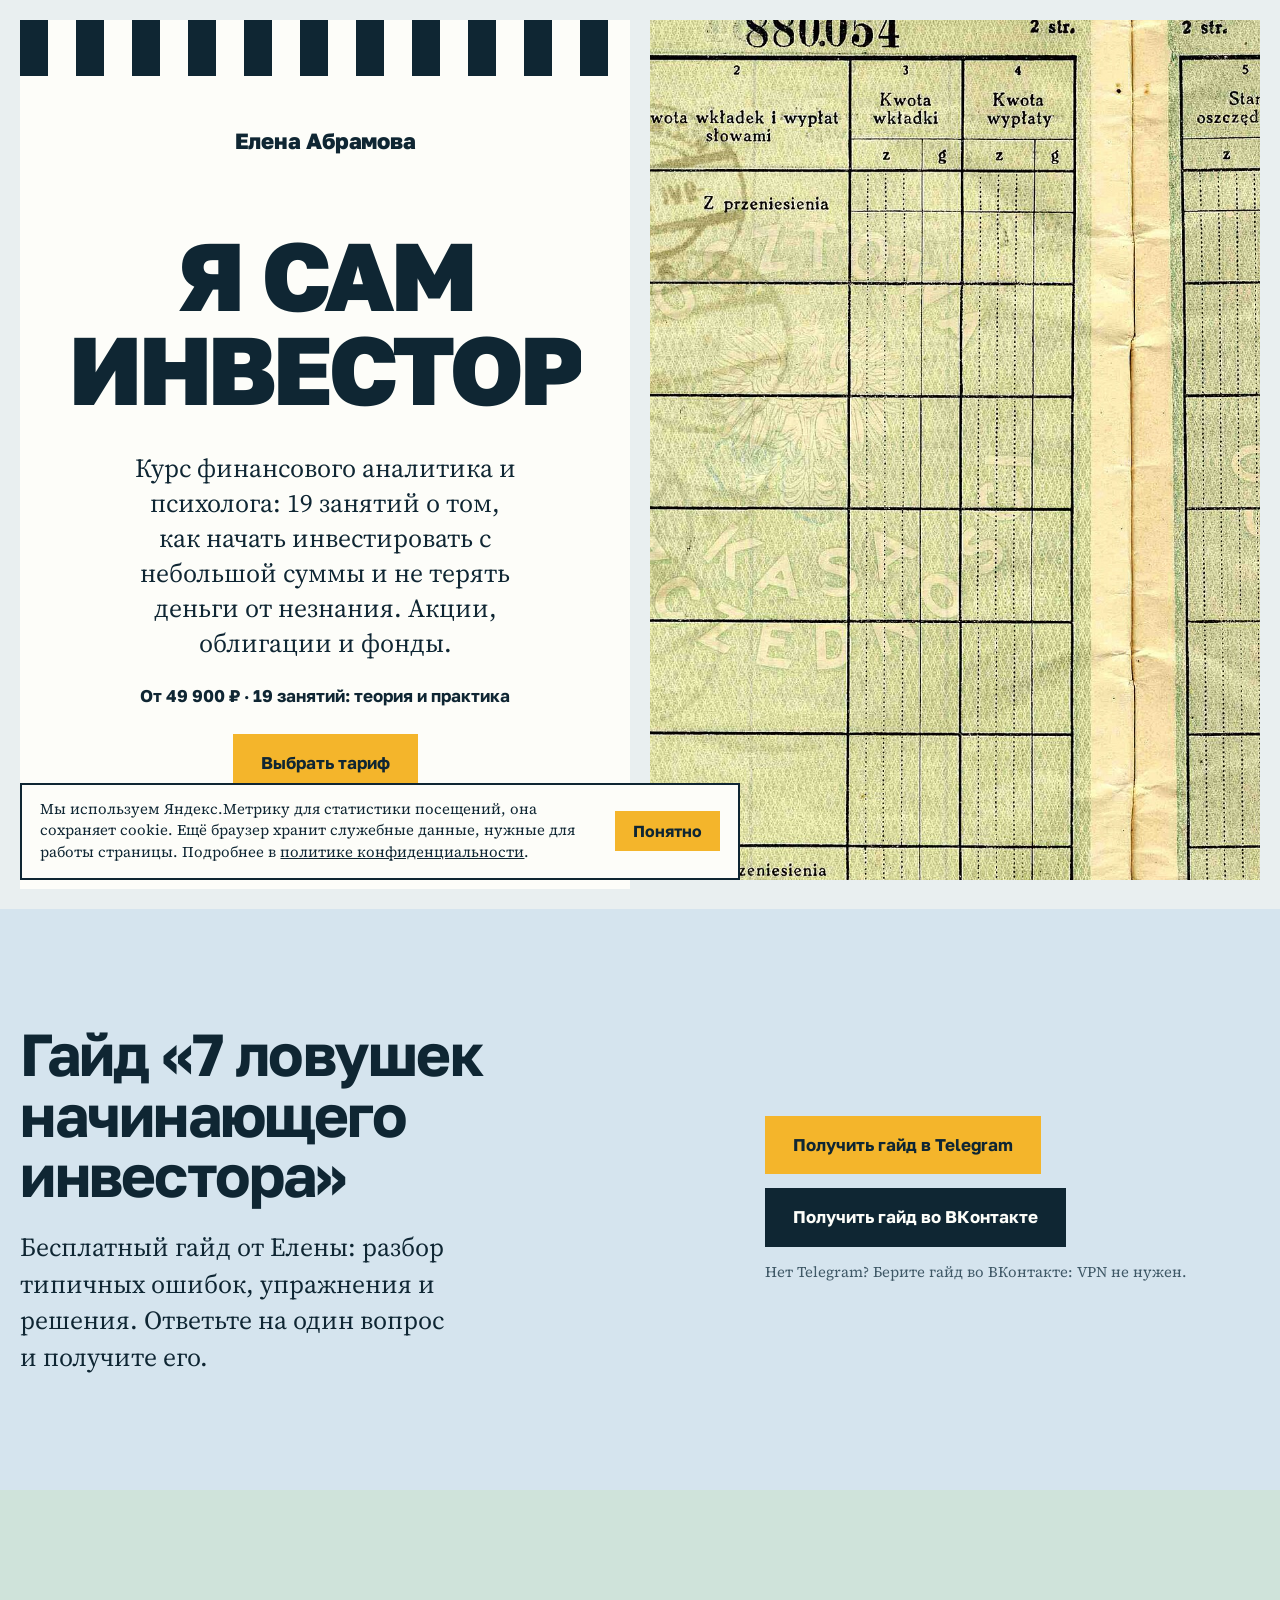
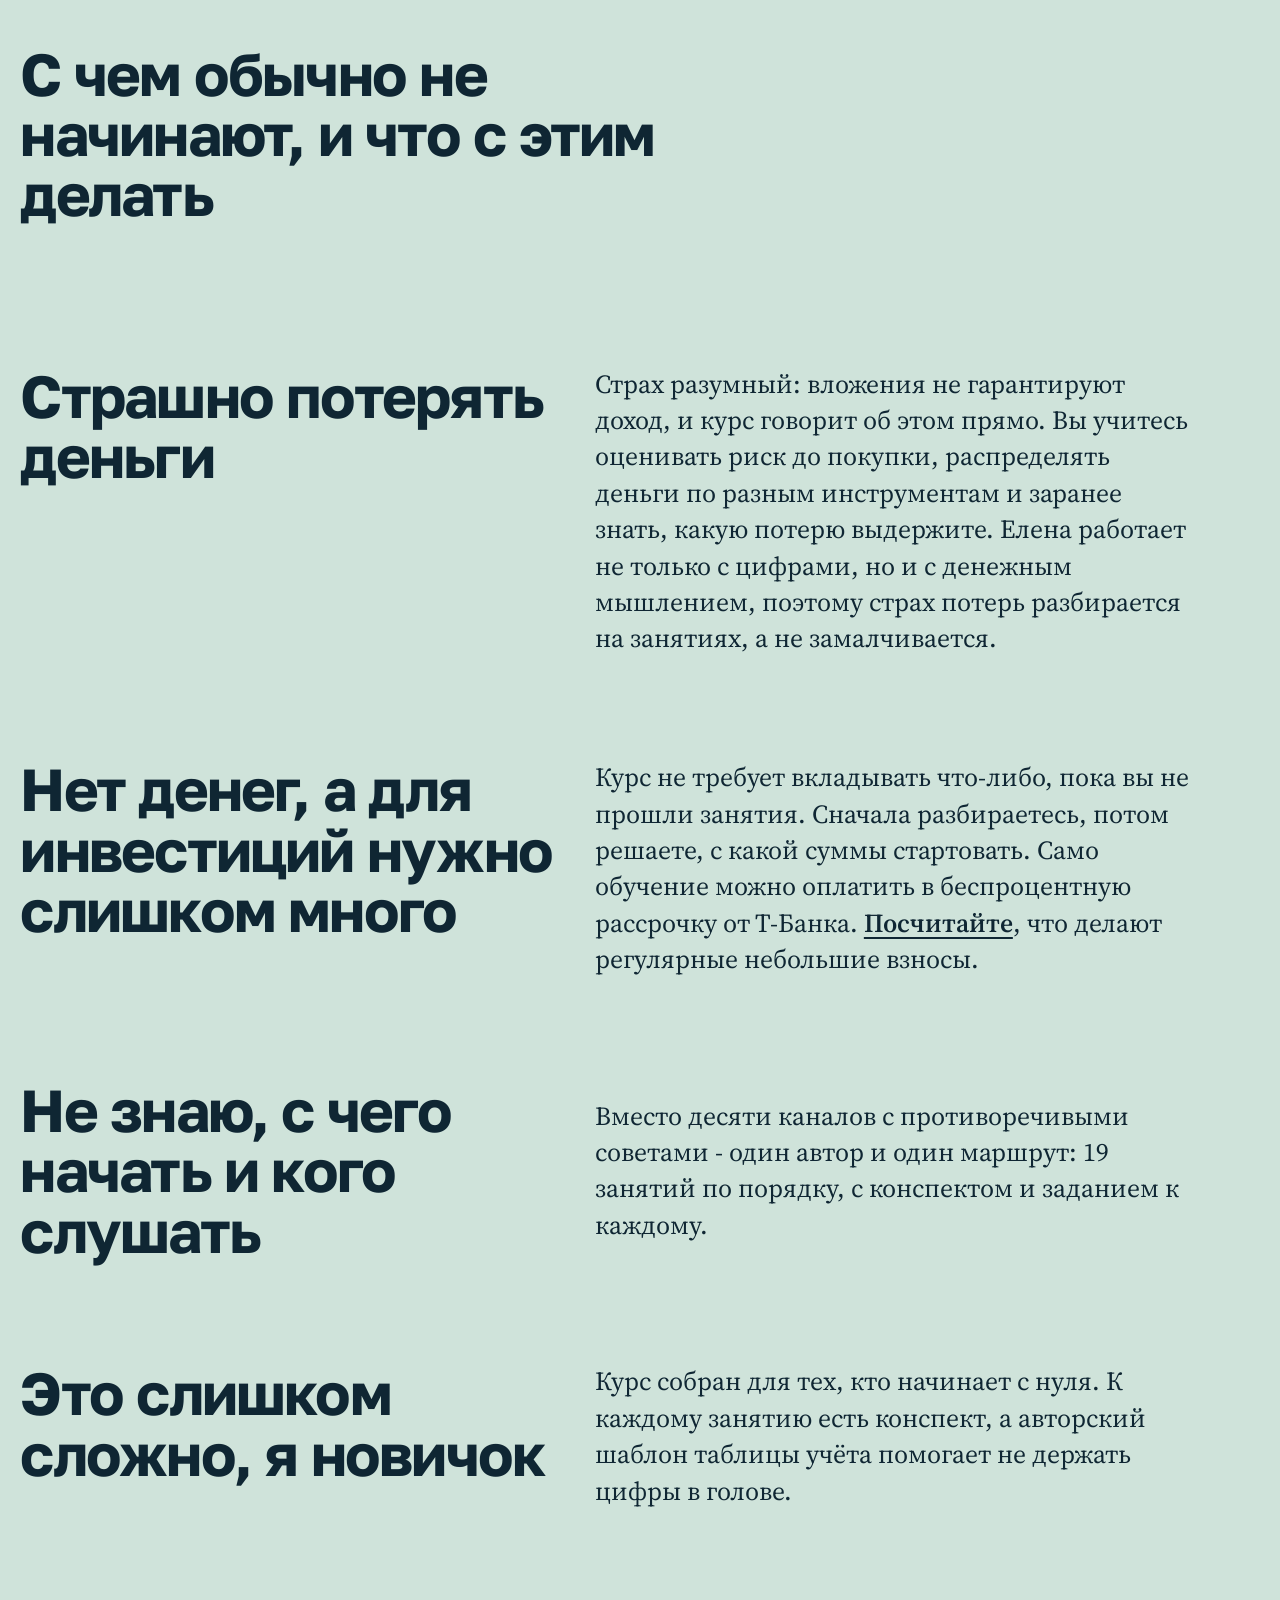
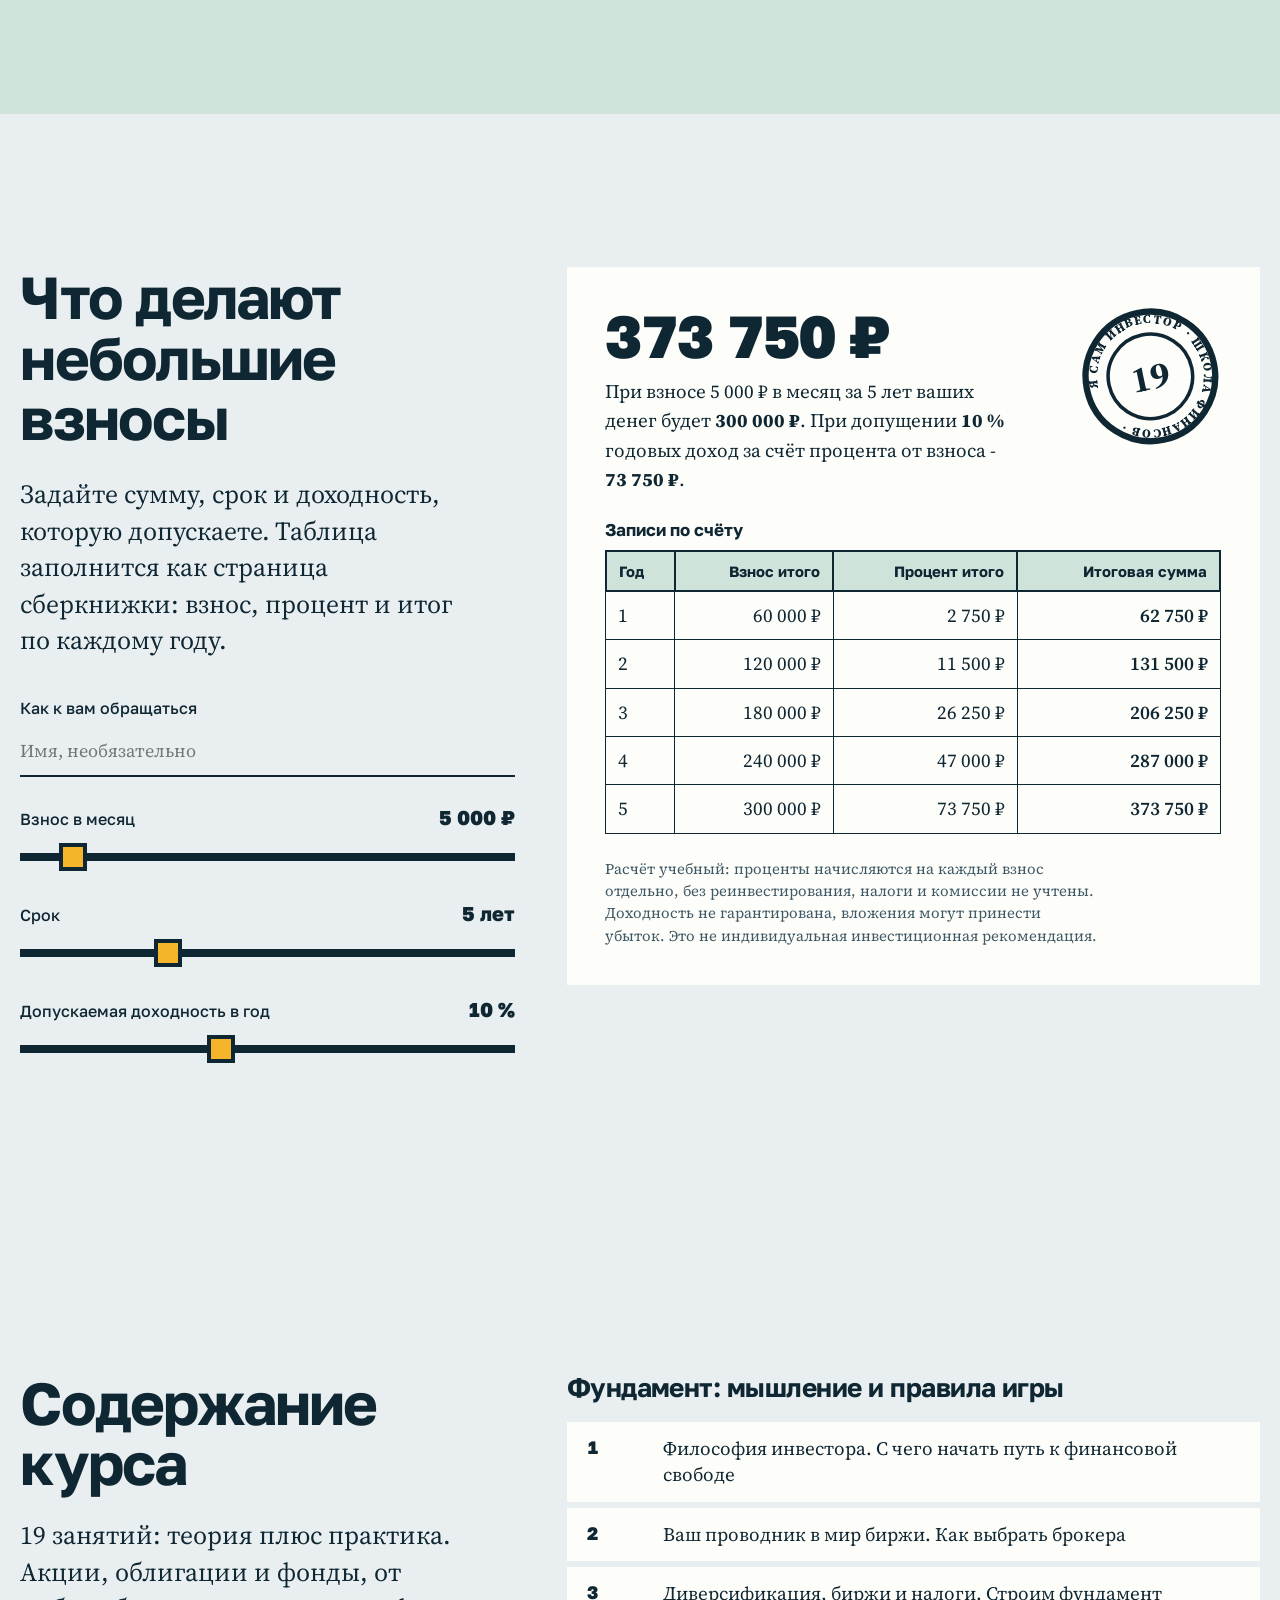
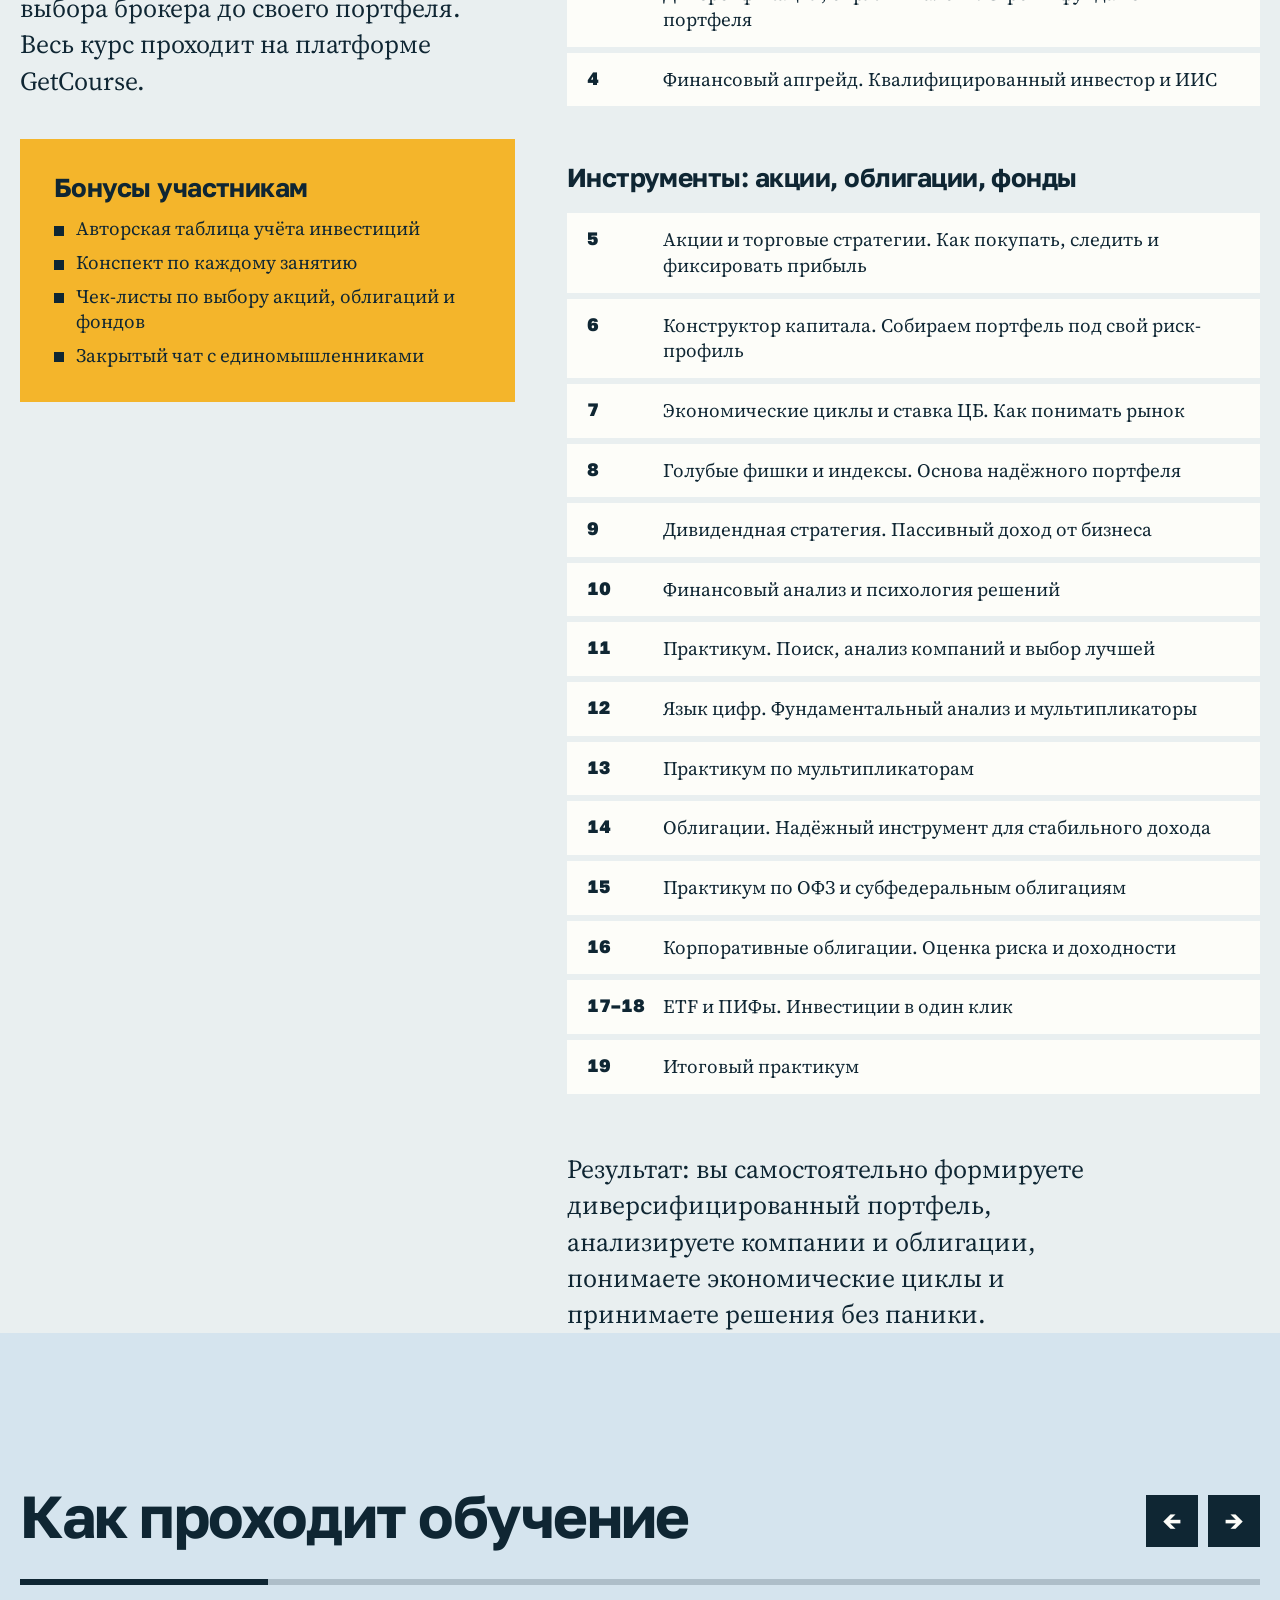
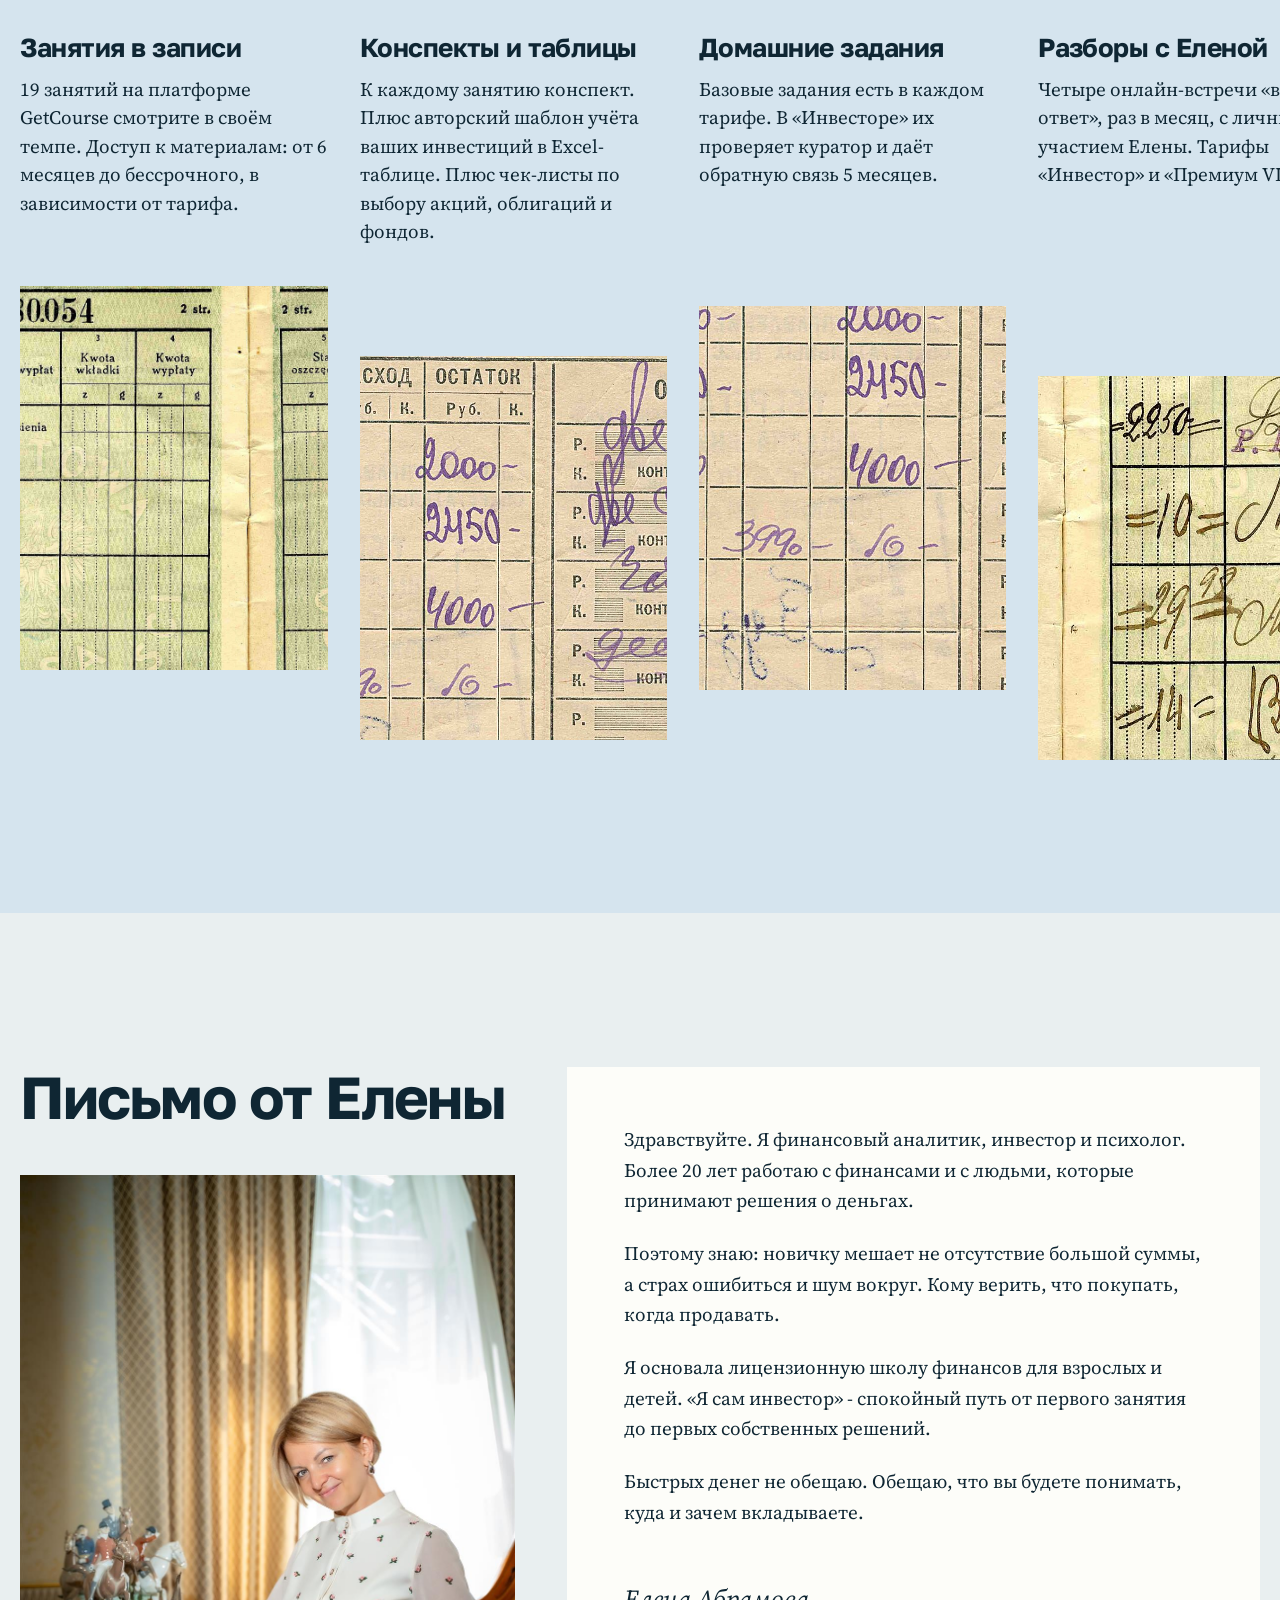
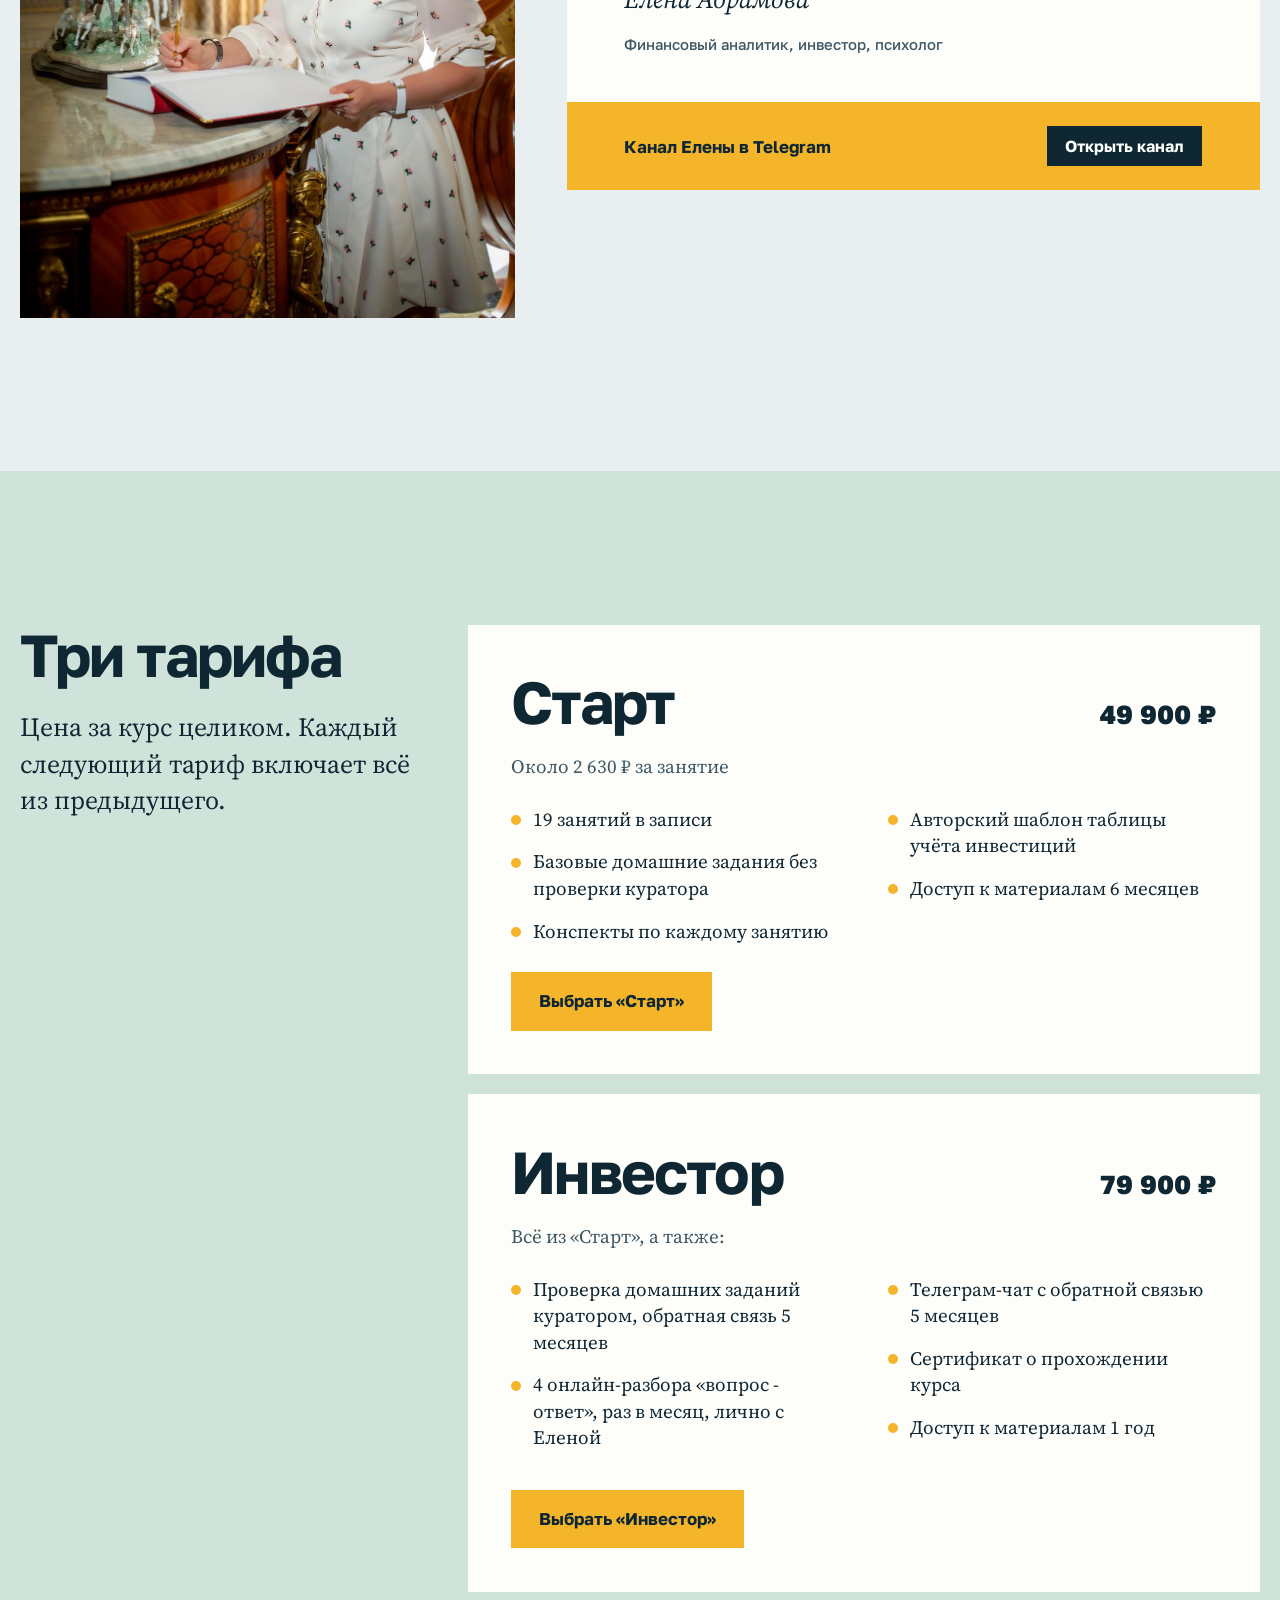
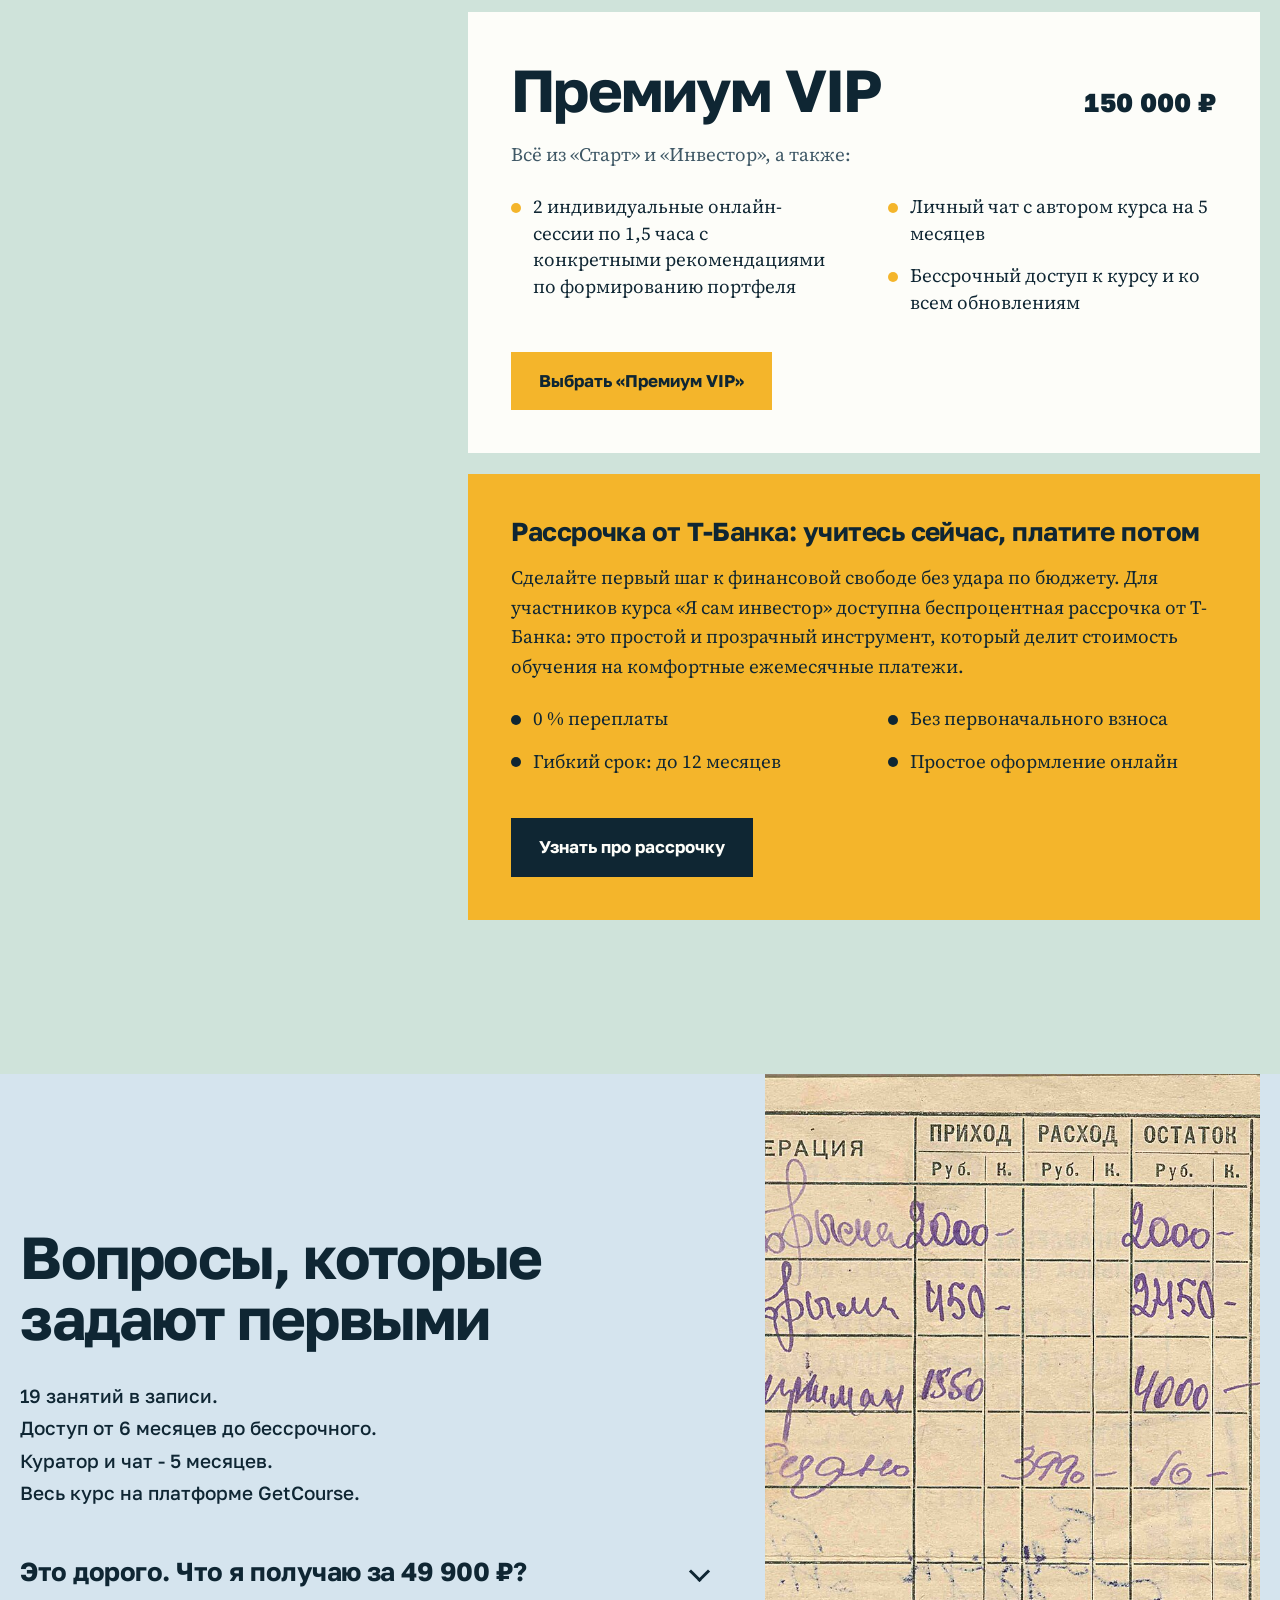
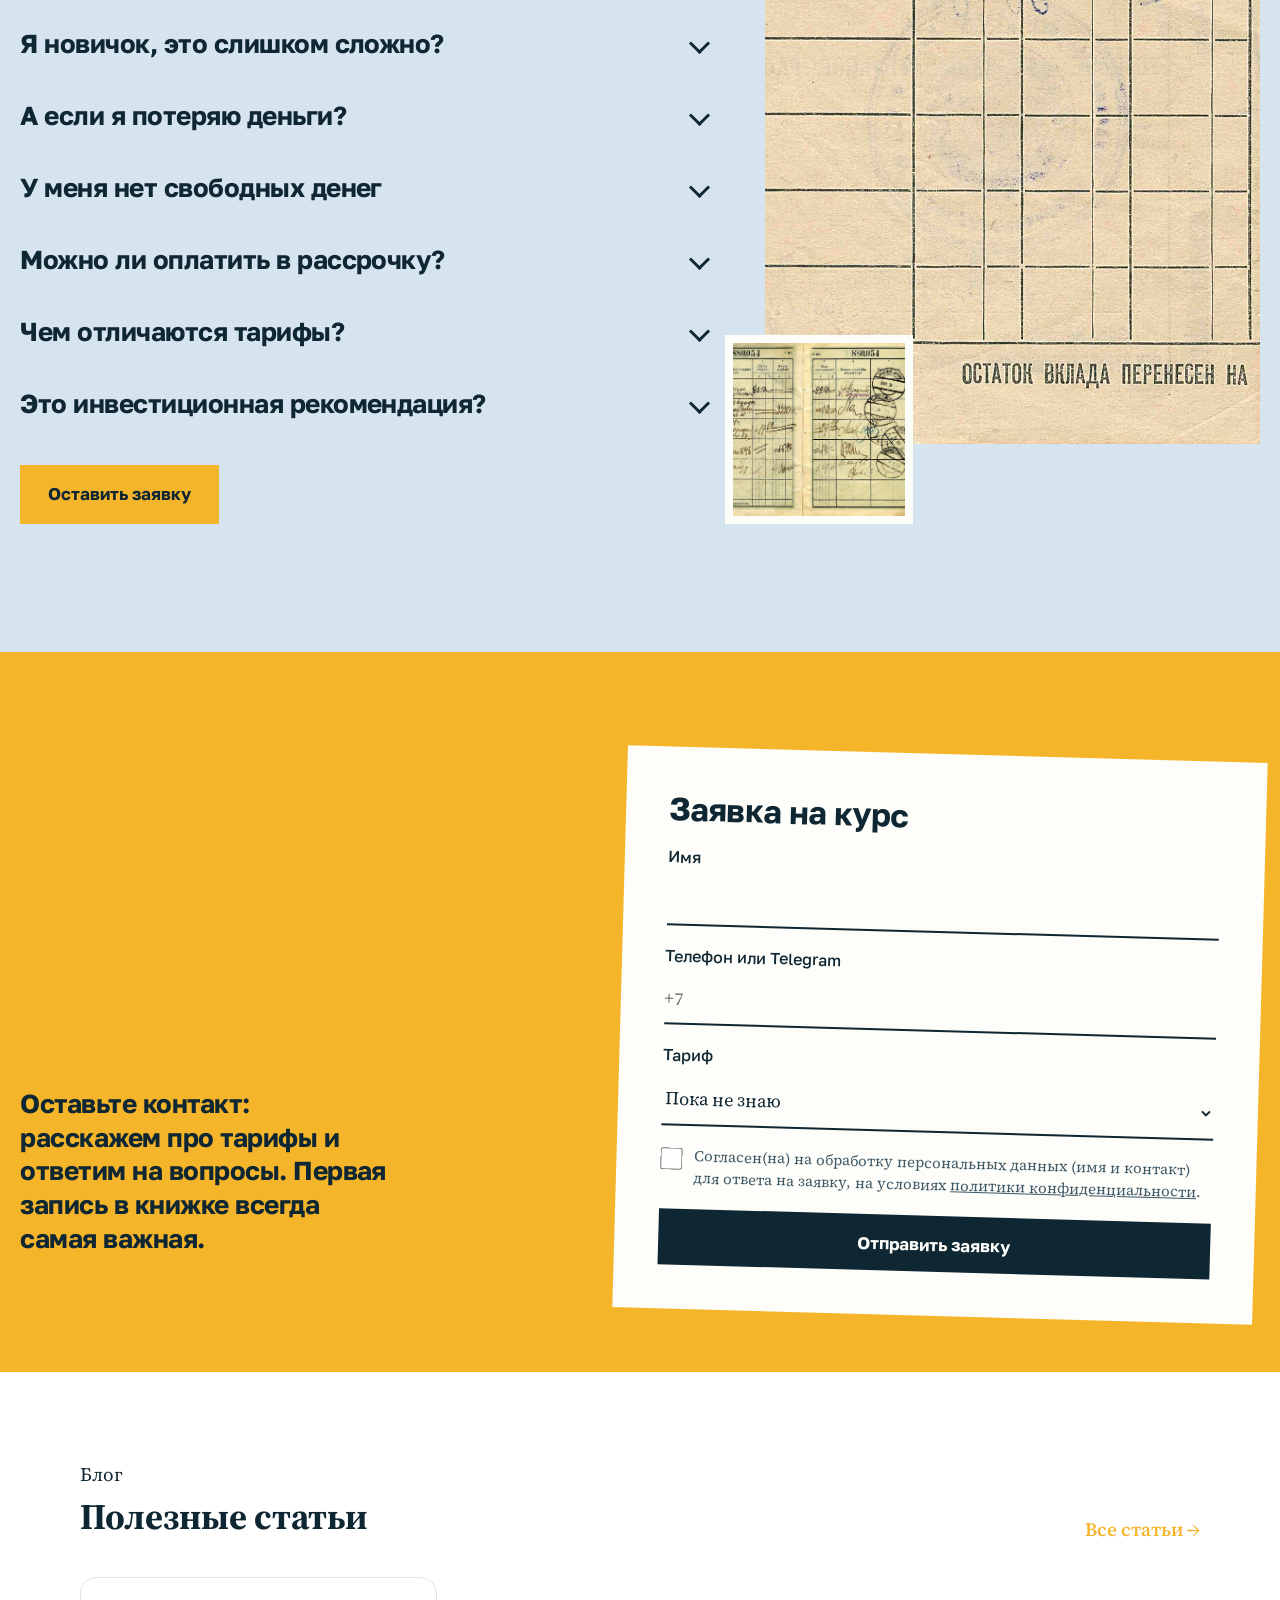
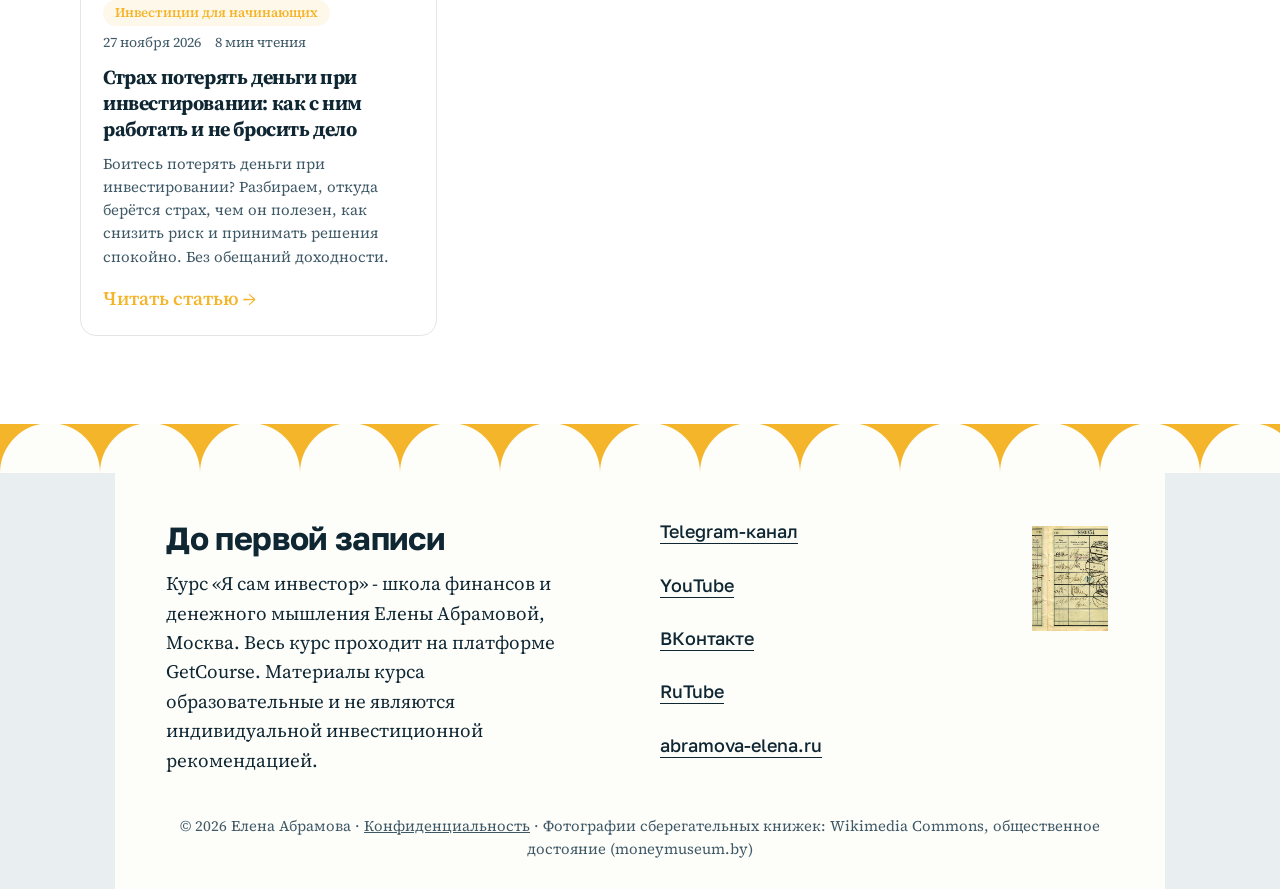
==== commit c9e139f0: "blog: автообновление" ====
--- a/index.html
+++ b/index.html
@@ -121,7 +121,7 @@
   <a class="bar__mark" href="#top">Елена Абрамова</a>
   <nav class="bar__nav" aria-label="Разделы">
     <a href="#guide">Гайд</a><a href="#calc">Расчёт</a><a href="#content">Содержание</a><a href="#program">Программа</a><a href="#price">Тарифы</a><a href="#faq">Вопросы</a>
-  <!-- BLOGNAV:START --><!-- BLOGNAV:END --></nav>
+  <!-- BLOGNAV:START --><a href="blog/">Блог</a><!-- BLOGNAV:END --></nav>
   <a class="btn btn--sm" href="#price">Выбрать тариф</a>
 </header>
 
@@ -380,7 +380,22 @@
     </div>
   </div>
 </section>
-<!-- BLOG:START --><!-- BLOG:END -->
+<!-- BLOG:START -->
+<section class="b-home" id="blog">
+  <div class="container">
+    <div class="b-home__head"><div><p class="section-tag">Блог</p><h2>Полезные статьи</h2></div><a class="b-more" href="blog/">Все статьи</a></div>
+    <div class="b-grid"><article class="b-card">
+  
+  <div class="b-card__body">
+    <div class="b-meta"><span class="b-chip">Инвестиции для начинающих</span><time datetime="2026-11-27">27 ноября 2026</time><span>8 мин чтения</span></div>
+    <h3><a href="blog/strah-poteryat-dengi-pri-investirovanii/">Страх потерять деньги при инвестировании: как с ним работать и не бросить дело</a></h3>
+    <p>Боитесь потерять деньги при инвестировании? Разбираем, откуда берётся страх, чем он полезен, как снизить риск и принимать решения спокойно. Без обещаний доходности.</p>
+    <a class="b-more" href="blog/strah-poteryat-dengi-pri-investirovanii/">Читать статью</a>
+  </div>
+</article></div>
+  </div>
+</section>
+<!-- BLOG:END -->
 </main>
 
 <footer class="foot">
